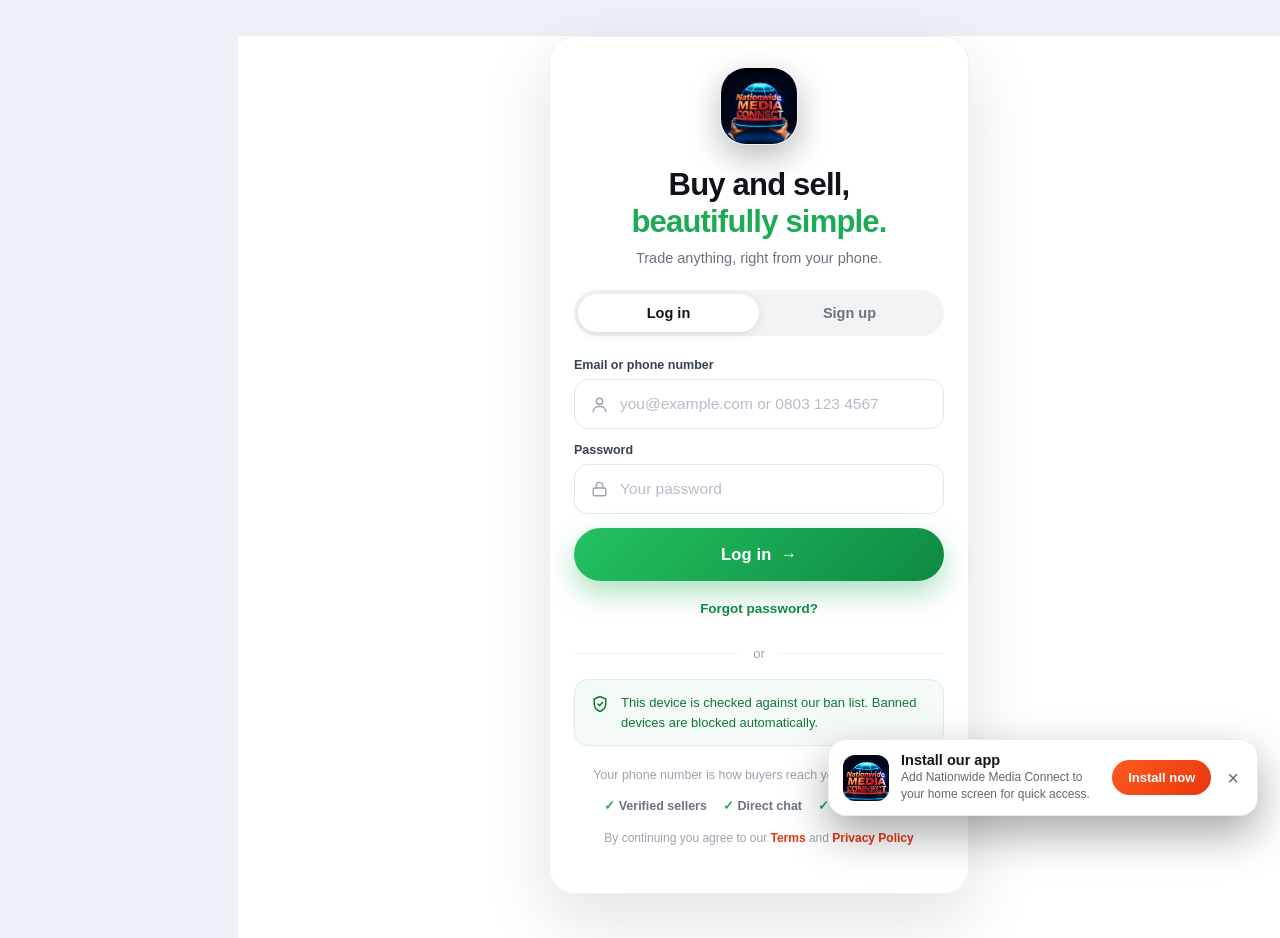
==== index.html @ e00f2233 "Me sub-pages v2: per-page gather-on-open with loading animation, Grow your business (₦10,000 banner)" ====
<!DOCTYPE html>
<html lang="en">
<head>
<meta charset="UTF-8">
<meta name="viewport" content="width=device-width, initial-scale=1, viewport-fit=cover">
<title>Nationwide Media Connect: Buy and Sell Anything in Nigeria</title>
<meta name="description" content="Nationwide Media Connect is Nigeria's trusted marketplace. Buy and sell phones, cars, furniture, fashion and property. Chat sellers directly, make offers, and buy with confidence from verified sellers.">
<meta name="keywords" content="buy and sell Nigeria, online marketplace Nigeria, Jiji alternative, sell phones Lagos, buy cars Nigeria, furniture Abuja, Nationwide Media Connect">
<meta name="robots" content="index, follow">
<meta name="theme-color" content="#0d0d0f">
<meta name="mobile-web-app-capable" content="yes">
<meta name="apple-mobile-web-app-capable" content="yes">
<meta name="apple-mobile-web-app-status-bar-style" content="black-translucent">
<meta name="apple-mobile-web-app-title" content="NMC">
<link rel="canonical" href="https://nationwide-connect-demo1-skepterforge1471-8639s-projects.vercel.app/">
<link rel="icon" type="image/svg+xml" href="assets/favicon.svg">
<link rel="icon" type="image/png" sizes="64x64" href="assets/favicon-64.png">
<link rel="apple-touch-icon" href="assets/apple-touch-icon.png">
<link rel="manifest" href="manifest.json">
<meta property="og:type" content="website">
<meta property="og:site_name" content="Nationwide Media Connect">
<meta property="og:title" content="Nationwide Media Connect: Buy and Sell Anything in Nigeria">
<meta property="og:description" content="Nigeria's trusted marketplace. Chat sellers directly, make offers, and buy with confidence from verified sellers.">
<meta property="og:url" content="https://nationwide-connect-demo1-skepterforge1471-8639s-projects.vercel.app/">
<meta property="og:image" content="https://nationwide-connect-demo1-skepterforge1471-8639s-projects.vercel.app/assets/og-cover.jpg">
<meta property="og:image:width" content="1200">
<meta property="og:image:height" content="600">
<meta name="twitter:card" content="summary_large_image">
<meta name="twitter:title" content="Nationwide Media Connect: Buy and Sell Anything in Nigeria">
<meta name="twitter:description" content="Nigeria's trusted marketplace. Chat sellers directly, make offers, and buy with confidence from verified sellers.">
<meta name="twitter:image" content="https://nationwide-connect-demo1-skepterforge1471-8639s-projects.vercel.app/assets/og-cover.jpg">
<script type="application/ld+json">
{"@context":"https://schema.org","@type":"WebSite","name":"Nationwide Media Connect","url":"https://nationwide-connect-demo1-skepterforge1471-8639s-projects.vercel.app/","description":"Nigeria's trusted marketplace. Buy and sell phones, cars, furniture, fashion and property.","potentialAction":{"@type":"SearchAction","target":"https://nationwide-connect-demo1-skepterforge1471-8639s-projects.vercel.app/?q={search_term_string}","query-input":"required name=search_term_string"}}
</script>
<script type="application/ld+json">
{"@context":"https://schema.org","@type":"Organization","name":"Nationwide Media Connect","alternateName":"NMC","url":"https://nationwide-connect-demo1-skepterforge1471-8639s-projects.vercel.app/","description":"Nigeria's trusted online marketplace. Buy and sell phones, cars, furniture, fashion and property.","areaServed":"NG"}
</script>
<script>
try {
  var _t = localStorage.getItem("nm_theme");
  if (!_t) { _t = (window.matchMedia && window.matchMedia("(prefers-color-scheme: dark)").matches) ? "dark" : "light"; }
  document.documentElement.setAttribute("data-theme", _t);
  var _mc = document.querySelector('meta[name="theme-color"]');
  if (_mc) { _mc.setAttribute("content", _t === "dark" ? "#0d0d0f" : "#ffffff"); }
} catch (e) { document.documentElement.setAttribute("data-theme", "dark"); }
</script>
<link rel="stylesheet" href="styles.css?v=20261014ad">
<style id="nm-feature-css">
/* Reports + Notifications feature styles (2026-10-16) */
#nm-report-sheet.on{display:flex}
.rps{background:var(--card);border-radius:18px 18px 0 0;width:100%;max-width:520px;max-height:88dvh;overflow-y:auto;padding:20px 18px calc(20px + env(safe-area-inset-bottom));color:var(--ink)}
.rps h3{margin:0 0 6px;font-size:17px}
.rps-sub{margin:0 0 12px;font-size:13.5px;color:var(--muted);line-height:1.45}
.rps-reasons{display:grid;gap:8px;margin-bottom:12px}
.rps-reasons button{border:1.5px solid var(--line);background:var(--bg);color:var(--ink);border-radius:12px;padding:12px;font-size:14px;text-align:left;cursor:pointer}
.rps-reasons button.on{border-color:#00a884;background:rgba(0,168,132,.1);font-weight:700}
.rps textarea{width:100%;box-sizing:border-box;border:1.5px solid var(--line);border-radius:12px;background:var(--bg);color:var(--ink);padding:10px 12px;font-size:14px;min-height:60px;margin-bottom:10px;font-family:inherit}
.rps-err{color:#b3261e;font-size:13px;margin-bottom:10px;line-height:1.4}
.rps-bt{display:flex;gap:10px}
.rps-no{flex:1;border:1.5px solid var(--line);background:none;color:var(--ink);border-radius:12px;padding:13px;font-weight:600;font-size:14px;cursor:pointer}
.rps-post{flex:2;border:0;background:#00a884;color:#fff;border-radius:12px;padding:13px;font-weight:700;font-size:14px;cursor:pointer}
.rps-post:disabled{opacity:.55}
.rps-post.rps-danger{background:#b3261e}
.rps-okline{font-size:15px;font-weight:800;color:#1b7a3d;margin:4px 0 10px}
#notifs-body{padding-bottom:24px}
.nt-loading{padding:44px 16px;text-align:center;color:var(--muted);font-size:14px}
.nt-empty{text-align:center;padding:52px 26px;color:var(--muted)}
.nt-empty h3{margin:0 0 8px;color:var(--ink);font-size:16px}
.nt-empty p{margin:0;font-size:13.5px;line-height:1.5}
.nt-row{display:flex;gap:12px;width:100%;box-sizing:border-box;border:0;border-bottom:1px solid var(--line-soft);background:none;color:var(--ink);padding:13px 16px;text-align:left;cursor:pointer;font-family:inherit}
.nt-row.fresh{background:rgba(232,56,13,.06)}
.nt-row.nt-static{cursor:default}
.nt-ic.nt-ic-report{background:#e8f5e9;color:#1b7a3d}
.nt-ic.nt-ic-ann{background:#fff3e0;color:#b26a00}
.nt-ic.nt-ic-status{background:#e3f2fd;color:#1565c0}
.nt-ic.nt-ic-list{background:#f3e5f5;color:#7b1fa2}
.nt-ic.nt-ic-prem{background:#fff8e1;color:#8a6d00}
[data-theme="dark"] .nt-ic.nt-ic-report{background:rgba(28,171,85,.16);color:#6fce97}
[data-theme="dark"] .nt-ic.nt-ic-ann{background:rgba(232,138,0,.16);color:#f0b35c}
[data-theme="dark"] .nt-ic.nt-ic-status{background:rgba(33,150,243,.16);color:#6fb5f2}
[data-theme="dark"] .nt-ic.nt-ic-list{background:rgba(171,71,188,.18);color:#c98fd8}
[data-theme="dark"] .nt-ic.nt-ic-prem{background:rgba(232,178,0,.16);color:#e8c95c}
.nt-ic{width:36px;height:36px;border-radius:50%;flex:none;display:flex;align-items:center;justify-content:center;font-weight:800}
.nt-tx{flex:1;display:flex;flex-direction:column;gap:2px;min-width:0}
.nt-tx b{font-size:14px}
.nt-tx span{font-size:13px;color:var(--muted)}
.nt-tx em{font-style:normal;font-size:11.5px;color:var(--muted)}
.nt-dot{width:9px;height:9px;border-radius:50%;background:#e8380d;flex:none;margin-top:6px}
#bell-btn{position:relative}
#notif-badge{position:absolute;top:-2px;right:-2px;min-width:17px;height:17px;border-radius:999px;background:#e8380d;color:#fff;font-size:10px;font-weight:800;display:flex;align-items:center;justify-content:center;padding:0 4px;font-style:normal}
#notif-badge[hidden]{display:none}
</style>
</head>
<body>
<div id="splash" aria-hidden="true">
  <img class="splash-logo-img" src="assets/logo-main.jpg" alt="Nationwide Media Connect">
  <div class="splash-bar"><i></i></div>
</div>
<div id="app">
    <div id="nm-offline" class="nm-offline" role="alert" hidden></div>
  <div id="offline-bar" class="offline-bar" hidden>No internet connection. Waiting to reconnect…</div>

  <!-- AUTH (Finora-style onboarding) -->
  <section id="screen-auth" class="screen">
    <div class="finora-page">
      <div class="finora-brand">
        <img class="finora-logo" src="assets/logo-main.jpg" alt="Nationwide Media Connect">
      </div>
      <div class="finora-title">Buy and sell,<br><span>beautifully simple.</span></div>
      <p class="finora-sub">Trade anything, right from your phone.</p>
      <div class="auth-tabs">
        <button id="tab-login" class="auth-tab active">Log in</button>
        <button id="tab-signup" class="auth-tab">Sign up</button>
      </div>
      <div id="auth-error" class="auth-error" hidden></div>
      <form id="form-login" class="auth-form">
        <label class="finora-field"><span class="finora-label">Email or phone number</span>
          <span class="finora-input"><svg viewBox="0 0 24 24" fill="none" stroke="currentColor" stroke-width="1.8" stroke-linecap="round" stroke-linejoin="round"><circle cx="12" cy="8" r="4"/><path d="M4 21c0-4 3.6-6.5 8-6.5s8 2.5 8 6.5"/></svg><input id="login-id" type="text" inputmode="text" placeholder="you@example.com or 0803 123 4567" autocomplete="username"></span>
        </label>
        <label class="finora-field"><span class="finora-label">Password</span>
          <span class="finora-input"><svg viewBox="0 0 24 24" fill="none" stroke="currentColor" stroke-width="1.8" stroke-linecap="round" stroke-linejoin="round"><rect x="4" y="10" width="16" height="10" rx="2"/><path d="M8 10V7a4 4 0 0 1 8 0v3"/></svg><input id="login-pass" type="password" placeholder="Your password" autocomplete="current-password"></span>
        </label>
        <button type="submit" class="btn-primary finora-btn">Log in <span aria-hidden="true">→</span></button>
        <p class="auth-switch"><button type="button" class="link-btn" id="forgot-link">Forgot password?</button></p>
      </form>
      <form id="form-forgot" class="auth-form" hidden>
        <p class="phone-mode">Type your email and we will send a reset link.</p>
        <label class="finora-field"><span class="finora-label">Email</span>
          <span class="finora-input"><svg viewBox="0 0 24 24" fill="none" stroke="currentColor" stroke-width="1.8" stroke-linecap="round" stroke-linejoin="round"><rect x="3" y="5" width="18" height="14" rx="2"/><path d="m3 7 9 6 9-6"/></svg><input id="forgot-email" type="email" inputmode="email" placeholder="you@example.com" autocomplete="email"></span>
        </label>
        <button type="submit" class="btn-primary finora-btn">Send reset link <span aria-hidden="true">→</span></button>
        <p class="auth-switch"><button type="button" class="link-btn" id="forgot-back">Back to log in</button></p>
      </form>

      <form id="form-signup" class="auth-form" hidden>
        <label class="finora-field"><span class="finora-label">Full name</span>
          <span class="finora-input"><svg viewBox="0 0 24 24" fill="none" stroke="currentColor" stroke-width="1.8" stroke-linecap="round" stroke-linejoin="round"><circle cx="12" cy="8" r="4"/><path d="M4 21c0-4 3.6-6.5 8-6.5s8 2.5 8 6.5"/></svg><input id="signup-name" type="text" placeholder="Your name" autocomplete="name"></span>
        </label>
        <label class="finora-field"><span class="finora-label">Email</span>
          <span class="finora-input"><svg viewBox="0 0 24 24" fill="none" stroke="currentColor" stroke-width="1.8" stroke-linecap="round" stroke-linejoin="round"><rect x="3" y="5" width="18" height="14" rx="2"/><path d="m3 7 9 6 9-6"/></svg><input id="signup-email" type="email" inputmode="email" placeholder="you@example.com" autocomplete="email"></span>
        </label>
        <label class="finora-field"><span class="finora-label">Phone number</span>
          <span class="finora-input"><svg viewBox="0 0 24 24" fill="none" stroke="currentColor" stroke-width="1.8" stroke-linecap="round" stroke-linejoin="round"><path d="M5 4h4l2 5-2.5 1.5a11 11 0 0 0 5 5L15 13l5 2v4a2 2 0 0 1-2 2A16 16 0 0 1 3 6a2 2 0 0 1 2-2z"/></svg><input id="signup-phone" type="tel" inputmode="tel" placeholder="0803 123 4567" autocomplete="tel"></span>
        </label>
        <label class="finora-field"><span class="finora-label">Password</span>
          <span class="finora-input"><svg viewBox="0 0 24 24" fill="none" stroke="currentColor" stroke-width="1.8" stroke-linecap="round" stroke-linejoin="round"><rect x="4" y="10" width="16" height="10" rx="2"/><path d="M8 10V7a4 4 0 0 1 8 0v3"/></svg><input id="signup-pass" type="password" placeholder="Choose a password" autocomplete="new-password"></span>
        </label>
        <label class="finora-field"><span class="finora-label">Referral code <span style="font-weight:500;color:var(--faint)">(optional)</span></span>
          <span class="finora-input"><svg viewBox="0 0 24 24" fill="none" stroke="currentColor" stroke-width="1.8" stroke-linecap="round" stroke-linejoin="round"><path d="M20.59 13.41 11 3H4v7l9.59 9.59a2 2 0 0 0 2.82 0l4.18-4.18a2 2 0 0 0 0-2.82z"/><circle cx="7.5" cy="7.5" r="1"/></svg><input id="signup-ref" type="text" placeholder="e.g. NMAB12CD" autocomplete="off"></span>
        </label>
        <button type="submit" class="btn-primary finora-btn">Create account <span aria-hidden="true">→</span></button>
        <div class="terms-check"><label><input type="checkbox" id="signup-terms"></label><span>I agree to the <button type="button" class="link-btn" data-legal="terms">Terms of Service</button> and <button type="button" class="link-btn" data-legal="privacy">Privacy Policy</button></span></div>
      </form>
      <div class="finora-or"><span>or</span></div>
      <div class="finora-device">
        <svg viewBox="0 0 24 24" fill="none" stroke="currentColor" stroke-width="1.8" stroke-linecap="round" stroke-linejoin="round"><path d="M12 3l7 3v5c0 5-3.5 8.5-7 10-3.5-1.5-7-5-7-10V6z"/><path d="m9.5 12 2 2 3.5-4"/></svg>
        <span>This device is checked against our ban list. Banned devices are blocked automatically.</span>
      </div>
      <p class="auth-note">Your phone number is how buyers reach you by call or chat.</p>
      <div class="trust-row">
        <span><b>✓</b> Verified sellers</span>
        <span><b>✓</b> Direct chat</span>
        <span><b>✓</b> Safe meetups</span>
      </div>
      <p class="auth-legal">By continuing you agree to our <button type="button" class="link-btn" data-legal="terms">Terms</button> and <button type="button" class="link-btn" data-legal="privacy">Privacy Policy</button></p>

      <!-- SELFIE VERIFICATION -->
      <div id="selfie-modal" class="selfie-modal" hidden>
        <div class="selfie-card">
          <h3>One quick selfie</h3>
          <p class="selfie-sub">We keep scammers off Nationwide by checking new faces against our ban list. Your photo stays private.</p>
          <div id="selfie-stages" class="selfie-stages">
            <span class="s-dot"></span><span class="s-dot"></span><span class="s-dot"></span><span class="s-dot"></span>
          </div>
          <div class="selfie-cam-wrap">
            <video id="selfie-video" playsinline muted autoplay></video>
            <canvas id="selfie-canvas" hidden></canvas>
            <div id="selfie-guide" class="selfie-guide"></div>
            <div id="selfie-flash" class="selfie-flash"></div>
            <div id="selfie-light" class="selfie-light">💡 Checking light…</div>
          </div>
          <div id="selfie-film" class="selfie-film"></div>
          <p id="selfie-instruction" class="selfie-instruction">Look at the camera…</p>
          <div class="selfie-progress"><div id="selfie-bar"></div></div>
          <button id="selfie-capture" class="btn-primary selfie-capture" type="button" disabled>📸 Capture</button>
          <div class="selfie-actions">
            <button id="selfie-cancel" class="btn-ghost" type="button">Cancel</button>
            <button id="selfie-retry" class="btn-ghost" type="button" hidden>Retry</button>
          </div>
          <p id="selfie-error" class="selfie-error" hidden></p>
        </div>
      </div>
    </div>
  </section>


  <section id="screen-otp" class="screen">
    <div class="finora-page">
      <div class="finora-brand">
        <img class="finora-logo" src="assets/logo-main.jpg" alt="Nationwide Media Connect">
      </div>
      <div class="finora-title">Check <span>your email.</span></div>
      <p class="finora-sub">We sent a 6-digit code to<br><b id="otp-email"></b></p>
      <div id="otp-error" class="auth-error" hidden></div>
      <div class="otp-boxes" id="otp-boxes">
        <input type="text" inputmode="numeric" maxlength="1" aria-label="Digit 1">
        <input type="text" inputmode="numeric" maxlength="1" aria-label="Digit 2">
        <input type="text" inputmode="numeric" maxlength="1" aria-label="Digit 3">
        <input type="text" inputmode="numeric" maxlength="1" aria-label="Digit 4">
        <input type="text" inputmode="numeric" maxlength="1" aria-label="Digit 5">
        <input type="text" inputmode="numeric" maxlength="1" aria-label="Digit 6">
      </div>
      <button class="btn-primary finora-btn" id="otp-verify">Verify <span aria-hidden="true">→</span></button>
      <p class="auth-switch"><button type="button" class="link-btn" id="otp-resend" disabled>Resend code (<span id="otp-timer">60</span>s)</button></p>
      <p class="auth-switch"><button type="button" class="otp-back-btn" id="otp-back">← Back to sign up</button></p>
    </div>
  </section>


  <section id="screen-recover" class="screen">
    <div class="finora-page">
      <div class="finora-brand">
        <img class="finora-logo" src="assets/logo-main.jpg" alt="Nationwide Media Connect">
      </div>
      <div class="finora-title">Reset <span>password.</span></div>
      <p class="finora-sub">Type your new password below.</p>
      <div id="recover-error" class="auth-error" hidden></div>
      <form id="form-recover" class="auth-form">
        <label class="finora-field"><span class="finora-label">New password</span>
          <span class="finora-input"><svg viewBox="0 0 24 24" fill="none" stroke="currentColor" stroke-width="1.8" stroke-linecap="round" stroke-linejoin="round"><rect x="4" y="10" width="16" height="10" rx="2"/><path d="M8 10V7a4 4 0 0 1 8 0v3"/></svg><input id="recover-pass" type="password" placeholder="At least 6 characters" autocomplete="new-password"></span>
        </label>
        <label class="finora-field"><span class="finora-label">Confirm password</span>
          <span class="finora-input"><svg viewBox="0 0 24 24" fill="none" stroke="currentColor" stroke-width="1.8" stroke-linecap="round" stroke-linejoin="round"><rect x="4" y="10" width="16" height="10" rx="2"/><path d="M8 10V7a4 4 0 0 1 8 0v3"/></svg><input id="recover-pass2" type="password" placeholder="Type it again" autocomplete="new-password"></span>
        </label>
        <button type="submit" class="btn-primary finora-btn">Save new password <span aria-hidden="true">→</span></button>
      </form>
        <p class="auth-switch"><button type="button" class="link-btn" id="recover-back">Back to log in</button></p>
    </div>
  </section>

  <!-- HOME -->
  <section id="screen-home" class="screen">
    <h1 class="seo-h1">Nationwide Media Connect — buy and sell phones, cars, furniture, fashion and property across Nigeria</h1>
    <header class="topbar">
      <button id="sz-menu-btn" class="icon-btn sz-burger" aria-label="Menu">
        <svg viewBox="0 0 24 24" fill="none" stroke="currentColor" stroke-width="2" stroke-linecap="round"><path d="M4 7h16M4 12h16M4 17h10"/></svg>
      </button>
      <div class="brand"><img class="brand-logo" src="assets/logo-text-transparent.png" alt="Nationwide Media Connect"><span class="sz-tagline">MARKETPLACE</span></div>
      <div class="sz-actions">
        <button class="icon-btn nav-btn" data-go="notifs" aria-label="Notifications" id="bell-btn">
          <svg viewBox="0 0 24 24" fill="none" stroke="currentColor" stroke-width="1.8" stroke-linecap="round" stroke-linejoin="round"><path d="M18 8a6 6 0 1 0-12 0c0 7-3 8-3 8h18s-3-1-3-8"/><path d="M10.3 21a2 2 0 0 0 3.4 0"/></svg>
          <b id="notif-badge" class="nav-badge" hidden></b>
        </button>
        <button class="icon-btn nav-btn avatar-btn" data-go="me" aria-label="Profile" id="home-avatar-btn">
          <img id="home-avatar" class="avatar-img" alt="" hidden>
          <span id="home-avatar-fb" class="avatar-fb">?</span>
        </button>
      </div>
    </header>
    <div class="sz-scrim" id="sz-scrim" hidden></div>
    <aside class="sz-drawer" id="sz-drawer" hidden aria-label="Menu">
      <div class="sz-drawer-head">
        <img class="sz-drawer-logo" src="assets/logo-main.jpg" alt="">
        <div><b>Nationwide Media Connect</b><span>Nigeria's marketplace</span></div>
      </div>
      <button class="nav-btn drawer-link" data-go="home"><i><svg viewBox="0 0 24 24" width="22" height="22" fill="currentColor" aria-hidden="true"><path d="M10 20v-6h4v6h5v-8h3L12 3 2 12h3v8z"/></svg></i>Home</button>
      <button class="nav-btn drawer-link" data-go="category"><i><svg viewBox="0 0 24 24" width="22" height="22" fill="currentColor" aria-hidden="true"><path d="M3 3h7v7H3zM14 3h7v7h-7zM14 14h7v7h-7zM3 14h7v7H3z"/></svg></i>Categories</button>
      <button class="nav-btn drawer-link" data-go="sell"><i>+</i>Sell an item</button>
      <button class="nav-btn drawer-link" data-go="inbox"><i><svg viewBox="0 0 24 24" width="22" height="22" fill="currentColor" aria-hidden="true"><path d="M20 4H4c-1.1 0-2 .9-2 2v12c0 1.1.9 2 2 2h16c1.1 0 2-.9 2-2V6c0-1.1-.9-2-2-2zm0 4l-8 5-8-5V6l8 5 8-5v2z"/></svg></i>Inbox</button>
      <button class="nav-btn drawer-link" data-go="me"><i><svg viewBox="0 0 24 24" width="22" height="22" fill="currentColor" aria-hidden="true"><path d="M12 12c2.21 0 4-1.79 4-4s-1.79-4-4-4-4 1.79-4 4 1.79 4 4 4zm0 2c-2.67 0-8 1.34-8 4v2h16v-2c0-2.66-5.33-4-8-4z"/></svg></i>My account</button>
    </aside>
    <div class="search-row search-capsule home-search-top">
      <svg class="sz-search-ico" viewBox="0 0 24 24" fill="none" stroke="currentColor" stroke-width="2" stroke-linecap="round"><circle cx="11" cy="11" r="7"/><path d="m20 20-3.5-3.5"/></svg>
      <input id="home-search" type="search" placeholder="Search products, brands, categories" aria-label="Search products">
      <button class="sz-filter nav-btn" data-go="category" aria-label="Location range">
        <svg viewBox="0 0 24 24" fill="none" stroke="currentColor" stroke-width="2" stroke-linecap="round"><path d="M4 8h10M18 8h2M4 16h2M10 16h10"/><circle cx="16" cy="8" r="2.2"/><circle cx="8" cy="16" r="2.2"/></svg>
      </button>
    </div>
    <div class="sz-catrow" id="sz-catrow" aria-label="Categories"></div>
    
    <div class="filter-bar">
      <button class="filter-pill" id="filter-verified"><span class="dot"></span>Verified only</button>
      <button class="filter-pill" id="filter-near"><span class="dot"></span>Near me</button>
    </div>
    <div class="trend-wrap" id="trend-wrap" hidden>
      <div class="trend-title" id="trend-title">Trending now</div>
      <div class="trend-chips" id="trend-chips"></div>
    </div>
    <div class="hero" id="hero">
      <div class="hero-track" id="hero-track">
        <div class="hero-slide">
          <div class="hero-kicker">Nigeria's marketplace</div>
          <div class="hero-title">SHOP. SELL.<br><em>NATIONWIDE.</em></div>
          <div class="hero-sub">Phones, cars, fashion and more — from real sellers near you.</div>
          <button class="hero-cta" data-hero-go="sell">Start selling →</button>
        </div>
        <div class="hero-slide">
          <div class="hero-kicker">Deal directly</div>
          <div class="hero-title">CHAT. OFFER.<br><em>CLOSE IT.</em></div>
          <div class="hero-sub">No middlemen. Negotiate with sellers in real time.</div>
          <button class="hero-cta" data-hero-go="category">Browse categories →</button>
        </div>
        <div class="hero-slide">
          <div class="hero-kicker">Zero listing fees</div>
          <div class="hero-title">TURN ITEMS<br>INTO <em>CASH.</em></div>
          <div class="hero-sub">Snap a photo, set a price, reach buyers nationwide.</div>
          <button class="hero-cta" data-hero-go="sell">Start selling →</button>
        </div>
      </div>
      <div class="hero-dots" id="hero-dots"><span class="on"></span><span></span><span></span></div>
    </div>
    <div class="section-head-premium" id="home-sec-head"><h2>Popular Picks</h2><button class="link-btn view-all nav-btn" data-go="category">View All →</button><span class="count" id="home-count"></span></div>
    <div id="home-grid" class="grid"></div>
    <div id="home-empty" class="empty" hidden>
      <img class="empty-illus" src="assets/empty-search.svg" alt="">
      <h3 id="empty-title">Nothing found</h3>
      <p id="empty-desc">No items match your search yet. Try another word.</p>
      <div class="empty-chips" id="empty-chips"></div>
      <button class="btn-secondary empty-clear" id="empty-clear" hidden>Clear search</button>
    </div>
    <div class="ad-banner ad-mid" id="ad-banner">
      <div class="ad-fx"><div class="cracks"></div></div>
      <div class="ad-badge">AD</div>
      <div class="ad-scenes" id="ad-scenes">
        <div class="ad-scene active">
          <div class="ad-kicker">Nigeria's marketplace</div>
          <div class="ad-title">Nationwide <em>Media Connect</em></div>
          <div class="ad-sub">Buy and sell anything, right from your phone</div>
        </div>
        <div class="ad-scene alt">
          <div class="ad-kicker">For sellers</div>
          <div class="ad-title">Sell in <em>minutes</em></div>
          <div class="ad-sub">Snap a photo. Set a price. Get paid.</div>
        </div>
        <div class="ad-scene">
          <div class="ad-kicker">Trusted</div>
          <div class="ad-title">Buy from <em>verified</em> sellers</div>
          <div class="ad-sub">Bronze, Silver and Gold badges you can trust</div>
        </div>
        <div class="ad-scene alt">
          <div class="ad-kicker">Deal fast</div>
          <div class="ad-title">Chat <em>instantly</em></div>
          <div class="ad-sub">No middlemen. Talk to sellers directly.</div>
        </div>
        <div class="ad-scene">
          <div class="ad-kicker">Everywhere</div>
          <div class="ad-title">36 states <em>+ FCT</em></div>
          <div class="ad-sub">Nationwide reach, local deals near you</div>
        </div>
        <div class="ad-scene alt">
          <div class="ad-kicker">Negotiate</div>
          <div class="ad-title">Make an <em>offer</em></div>
          <div class="ad-sub">Name your price. Sellers listen.</div>
        </div>
        <div class="ad-scene">
          <div class="ad-kicker">₦0 fees</div>
          <div class="ad-title"><em>Free</em> to list</div>
          <div class="ad-sub">No listing fees. No commission. Ever.</div>
        </div>
        <div class="ad-scene alt">
          <div class="ad-kicker">Stay safe</div>
          <div class="ad-title">Safe <em>meetups</em></div>
          <div class="ad-sub">Meet in public. Pay on pickup.</div>
        </div>
        <div class="ad-scene">
          <div class="ad-kicker">Join now</div>
          <div class="ad-title">Start selling <em>today</em></div>
          <div class="ad-sub">Your items turn into cash. Free.</div>
          <button class="ad-cta" data-hero-go="sell">Start selling</button>
        </div>
      </div>
      <div class="ad-progress"><div class="ad-progress-fill" id="ad-progress-fill"></div></div>
    </div>
    <div class="ticker" aria-hidden="true">
      <div class="ticker-track" id="ticker-track">
        <span><b>✓</b> Verified sellers</span><span><b>✓</b> Chat directly</span><span><b>✓</b> Make offers</span><span><b>✓</b> Nationwide reach</span><span><b>✓</b> Safe meetups</span><span><b>✓</b> Free to list</span>
      </div>
    </div>
    <div class="promo-strip" id="promo-strip" hidden>
      <div class="promo-info">
        <div class="promo-kicker">Limited time special</div>
        <div class="promo-title">Boost your listing to the top</div>
      </div>
      <div class="promo-timer" aria-label="Time left">
        <span id="promo-h">00</span><i>:</i><span id="promo-m">00</span><i>:</i><span id="promo-s">00</span>
      </div>
      <button class="promo-go" id="promo-go">Boost</button>
    </div>
    <div class="rv-wrap" id="rv-wrap" hidden>
      <div class="rv-title">Recently viewed</div>
      <div class="rv-strip" id="rv-strip"></div>
    </div>
    <div class="orn-divider" aria-hidden="true"><i></i></div>
    <div class="stats-band stats-compact">
      <div class="stat"><div class="stat-num" id="stat-listings">–</div><div class="stat-label">Live listings</div></div>
      <div class="stat"><div class="stat-num" id="stat-sellers">–</div><div class="stat-label">Sellers</div></div>
      <div class="stat"><div class="stat-num" id="stat-cats">–</div><div class="stat-label">Categories</div></div>
    </div>
  </section>

  <!-- CATEGORY -->
  <section id="screen-category" class="screen">
    <header class="topbar"><h2 class="page-title">Categories</h2></header>
    <div id="cat-list" class="cat-list"></div>
    <div id="cat-subcats" class="cat-subcats" hidden></div>
    <div id="cat-results-head" class="results-head" hidden>
      <button id="cat-back" class="link-btn">All categories</button>
      <h3 id="cat-results-title"></h3>
      <div class="sort-row" id="cat-sort" role="tablist" aria-label="Sort">
        <button class="sort-pill on" data-sort="new">Newest</button>
        <button class="sort-pill" data-sort="plo">Price ↑</button>
        <button class="sort-pill" data-sort="phi">Price ↓</button>
      </div>
    </div>
    <div id="cat-grid" class="grid"></div>
  </section>

  <!-- DETAIL -->
  <section id="screen-detail" class="screen">
    <header class="topbar nav-bar">
      <button id="detail-back" class="icon-btn" aria-label="Back">‹</button>
      <h2 class="page-title">Item</h2>
    </header>
    <div id="detail-body"></div>
  </section>

  <!-- INBOX -->
  <section id="screen-inbox" class="screen">
    <header class="topbar inbox-topbar wa-inbox-head"><h2 class="page-title">Chats<span class="inbox-count" id="inbox-count" hidden></span></h2></header>
    <div class="inbox-search">
      <input id="inbox-search" type="search" placeholder="Search conversations" aria-label="Search conversations">
    </div>
    <div id="inbox-list"></div>
    <div id="inbox-nomatch" class="empty" hidden>
      <h3>No matches</h3>
      <p id="inbox-nomatch-text"></p>
    </div>
    <div id="inbox-empty" class="empty" hidden>
      <img class="empty-illus" src="assets/empty-chat.svg" alt="">
      <h3>No chats yet</h3>
      <p>Open any item and tap Chat seller to start a conversation.</p>
    </div>
  </section>

  <!-- UPDATES -->
  <section id="screen-updates" class="screen">
    <header class="topbar"><h2 class="page-title">Updates</h2></header>
    <div class="upd-sec">Status</div>
    <div class="upd-rail" id="upd-rail"></div>
    <div class="upd-sec">From sellers you follow</div>
    <div id="upd-listings"><div class="grid" id="upd-grid"></div>
      <div id="upd-empty" class="empty" hidden></div>
    </div>
  </section>
  <!-- NOTIFICATIONS -->
  <section id="screen-notifs" class="screen">
    <header class="topbar"><h2 class="page-title">Notifications</h2></header>
    <div id="notifs-body"></div>
  </section>


  <!-- THREAD -->
  <section id="screen-thread" class="screen wa-thread">
    <header class="wa-header">
      <button id="thread-back" class="wa-back" aria-label="Back">&#8249;</button>
      <span id="thread-avatar-wrap" class="wa-avatar-wrap"><img id="thread-avatar" class="wa-avatar" alt="" hidden><span id="thread-avatar-fallback" class="wa-avatar-fallback" hidden></span></span>
      <div class="thread-head">
        <h2 id="thread-name" class="wa-name"></h2>
        <p id="thread-sub" class="wa-status"></p>
      </div>
      <a class="icon-btn wa-call" id="thread-call" aria-label="Voice call" href="#"><svg viewBox="0 0 24 24" width="22" height="22" fill="currentColor"><path d="M6.62 10.79a15.05 15.05 0 0 0 6.59 6.59l2.2-2.2a1 1 0 0 1 1.02-.24 11.4 11.4 0 0 0 3.57.57 1 1 0 0 1 1 1V20a1 1 0 0 1-1 1A17 17 0 0 1 3 4a1 1 0 0 1 1-1h3.5a1 1 0 0 1 1 1 11.4 11.4 0 0 0 .57 3.57 1 1 0 0 1-.25 1.02l-2.2 2.2z"/></svg></a>
      <button type="button" class="icon-btn wa-menu" id="thread-menu" aria-label="Menu">&#8942;</button>
    </header>
    <div id="thread-product" class="wa-product-strip" hidden>
      <img id="thread-product-img" class="wa-product-img" alt="">
      <div class="wa-product-info">
        <div id="thread-product-title" class="wa-product-title"></div>
        <div id="thread-product-price" class="wa-product-price"></div>
      </div>
    </div>
    <div id="thread-msgs" class="thread-msgs"></div>
    <div class="chat-safety" id="chat-safety" hidden>
      <span><svg viewBox="0 0 24 24" width="14" height="14" fill="currentColor" aria-hidden="true"><path d="M12 1L3 5v6c0 5.55 3.84 10.74 9 12 5.16-1.26 9-6.45 9-12V5l-9-4z"/></svg> Meet in a public place · Check the item before you pay · Never pay in advance</span>
      <button id="chat-safety-x" aria-label="Dismiss">×</button>
    </div>
    <div class="quick-replies" id="quick-replies"></div>
    <form id="thread-form" class="thread-form wa-inputbar">
      <button type="button" class="thread-attach wa-attach" id="thread-attach" aria-label="Attach"><svg viewBox="0 0 24 24" width="20" height="20" fill="none" stroke="currentColor" stroke-width="2.2" stroke-linecap="round" aria-hidden="true"><path d="M12 5v14M5 12h14"/></svg></button>
      <input id="thread-input" type="text" placeholder="Type a message" autocomplete="off">
      <button type="button" class="wa-camera" id="thread-camera" aria-label="Camera"><svg viewBox="0 0 24 24" width="22" height="22" fill="currentColor"><path d="M20 5h-3.2L15 3H9L7.2 5H4a2 2 0 0 0-2 2v12a2 2 0 0 0 2 2h16a2 2 0 0 0 2-2V7a2 2 0 0 0-2-2zm-8 13a5 5 0 1 1 0-10 5 5 0 0 1 0 10z"/></svg></button>
      <button type="submit" class="wa-send" id="thread-send" aria-label="Send"><svg viewBox="0 0 24 24" width="22" height="22" fill="currentColor"><path d="M2.01 21 23 12 2.01 3 2 10l15 2-15 2z"/></svg></button>
    </form>
    <input type="file" id="chat-file" accept="image/*" hidden>
    <input type="file" id="chat-camera-input" accept="image/*" capture="environment" hidden>
    <div id="thread-menu-pop" class="wa-menu-pop" hidden></div>
    <div id="thread-blocked" class="thread-blocked" hidden>
      <span>You blocked <b class="tb-name"></b></span>
      <button id="thread-unblock" class="mini-btn">Unblock</button>
    </div>
  </section>

  <!-- SELLER STOREFRONT -->
  <section id="screen-seller" class="screen">
    <header class="topbar nav-bar">
      <button id="seller-back" class="icon-btn" aria-label="Back">‹</button>
      <h2 class="page-title">Seller shop</h2>
    </header>
    <div id="seller-body"></div>
  </section>

  <!-- ME -->
  <section id="screen-me" class="screen">
    <header class="topbar"><h2 class="page-title">Me</h2><button id="me-settings" class="icon-btn" aria-label="Settings"><svg viewBox="0 0 24 24" width="22" height="22" fill="currentColor" aria-hidden="true"><path d="M19.14 12.94c.04-.3.06-.61.06-.94 0-.32-.02-.64-.07-.94l2.03-1.58c.18-.14.23-.41.12-.61l-1.92-3.32c-.12-.22-.37-.29-.59-.22l-2.39.96c-.5-.38-1.03-.7-1.62-.94l-.36-2.54c-.04-.24-.24-.41-.48-.41h-3.84c-.24 0-.43.17-.47.41l-.36 2.54c-.59.24-1.13.57-1.62.94l-2.39-.96c-.22-.08-.47 0-.59.22L2.74 8.87c-.12.21-.08.47.12.61l2.03 1.58c-.05.3-.09.63-.09.94s.02.64.07.94l-2.03 1.58c-.18.14-.23.41-.12.61l1.92 3.32c.12.22.37.29.59.22l2.39-.96c.5.38 1.03.7 1.62.94l.36 2.54c.05.24.24.41.48.41h3.84c.24 0 .44-.17.47-.41l.36-2.54c.59-.24 1.13-.56 1.62-.94l2.39.96c.22.08.47 0 .59-.22l1.92-3.32c.12-.22.07-.47-.12-.61l-2.01-1.58zM12 15.6c-1.98 0-3.6-1.62-3.6-3.6s1.62-3.6 3.6-3.6 3.6 1.62 3.6 3.6-1.62 3.6-3.6 3.6z"/></svg></button></header>
    <div id="me-body"></div>
  </section>

  <!-- SETTINGS -->
  <section id="screen-settings" class="screen">
    <header class="topbar nav-bar">
      <button id="settings-back" class="icon-btn" aria-label="Back">‹</button>
      <h2 class="page-title">Settings</h2>
    </header>
    <div class="settings-wrap">
      <div class="settings-group">
        <div class="settings-title">Appearance</div>
        <div class="settings-row"><span>Dark mode</span>
          <label class="switch"><input type="checkbox" id="set-dark"><span class="slider"></span></label>
        </div>
        <div class="settings-row"><span>Reduce animations</span>
          <label class="switch"><input type="checkbox" id="set-motion"><span class="slider"></span></label>
        </div>
      </div>
      <div class="settings-group">
        <div class="settings-title">Notifications</div>
        <div class="settings-row"><span>Saved search alerts</span>
          <label class="switch"><input type="checkbox" id="set-alerts" checked><span class="slider"></span></label>
        </div>
      </div>
      <div class="settings-group">
        <div class="settings-title">Privacy & data</div>
        <button class="settings-btn" id="set-clear-rv">Clear recently viewed</button>
        <button class="settings-btn" id="set-clear-cache">Clear cached data</button>
        <button class="settings-btn" data-legal="privacy">Privacy Policy</button>
        <button class="settings-btn" data-legal="terms">Terms of Service</button>
      </div>
      <div class="settings-group">
        <div class="settings-title">About</div>
        <div class="settings-row"><span>Version</span><span class="settings-val">1.2.0</span></div>
        <div class="settings-row"><span>Support</span><span class="settings-val">DM SITE on Instagram</span></div>
      </div>
      <button class="btn-ghost btn-danger settings-logout" id="set-logout">Log out</button>
    </div>
  </section>

  <!-- PRIVACY POLICY -->
  <section id="screen-privacy" class="screen">
    <header class="topbar nav-bar">
      <button class="icon-btn legal-back" aria-label="Back">‹</button>
      <h2 class="page-title">Privacy Policy</h2>
    </header>
    <div class="legal-doc"><div id="legal-privacy-body"><p class="legal-meta">Loading…</p></div></div>
  </section>

  <!-- TERMS OF SERVICE -->
  <section id="screen-terms" class="screen">
    <header class="topbar nav-bar">
      <button class="icon-btn legal-back" aria-label="Back">‹</button>
      <h2 class="page-title">Terms of Service</h2>
    </header>
    <div class="legal-doc"><div id="legal-terms-body"><p class="legal-meta">Loading…</p></div></div>
  </section>

  <!-- SELL -->
  <section id="screen-sell" class="screen">
    <header class="topbar nav-bar">
      <button id="sell-back" class="icon-btn" aria-label="Back">‹</button>
      <h2 class="page-title">Sell an item</h2>
    </header>
    <form id="sell-form" class="sell-form">
      <div id="sell-error" class="auth-error" hidden></div>
      <label>Title <span class="char-count" id="title-count">0/80</span><input id="sell-title" type="text" placeholder="What are you selling" maxlength="80"></label>
      <label>Category<select id="sell-category"></select></label>
      <label>Subcategory<select id="sell-subcategory"><option value="">Select a category first</option></select></label>
      <label>Condition<select id="sell-condition"><option>New</option><option>Used</option><option>Refurbished</option><option>For parts</option></select></label>
      <label>Price in naira<input id="sell-price" type="number" inputmode="numeric" placeholder="50000" min="1"><span class="field-hint">Check similar listings first. Fair prices sell faster.</span></label>
      <label>Location (state)<select id="sell-location">
        <option>Lagos</option>
        <option>Abuja (FCT)</option>
        <option>Rivers</option>
        <option>Oyo</option>
        <option>Kano</option>
        <option>Enugu</option>
        <option>Abia</option>
        <option>Adamawa</option>
        <option>Akwa Ibom</option>
        <option>Anambra</option>
        <option>Bauchi</option>
        <option>Bayelsa</option>
        <option>Benue</option>
        <option>Borno</option>
        <option>Cross River</option>
        <option>Delta</option>
        <option>Ebonyi</option>
        <option>Edo</option>
        <option>Ekiti</option>
        <option>Gombe</option>
        <option>Imo</option>
        <option>Jigawa</option>
        <option>Kaduna</option>
        <option>Katsina</option>
        <option>Kebbi</option>
        <option>Kogi</option>
        <option>Kwara</option>
        <option>Nasarawa</option>
        <option>Niger</option>
        <option>Ogun</option>
        <option>Ondo</option>
        <option>Osun</option>
        <option>Plateau</option>
        <option>Sokoto</option>
        <option>Taraba</option>
        <option>Yobe</option>
        <option>Zamfara</option>
      </select></label>
      <label>Description <span class="char-count" id="desc-count">0/600</span><textarea id="sell-desc" rows="4" placeholder="Describe the item, its condition and what is included. Keep contact details in chat." maxlength="600"></textarea></label>
      <div class="photo-picker">
        <label class="photo-add" for="sell-photos">+ Add photos <span id="photo-count">(0 of 9)</span></label>
        <input id="sell-photos" type="file" accept="image/*" multiple hidden>
        <div id="photo-thumbs" class="photo-thumbs"></div>
        <p class="photo-hint">Up to 9 photos. The first photo shows on the card. Listings with 4+ photos sell faster.</p>
        <p class="photo-hint">Show it well: front, side, back, then close-ups.</p>
      </div>
      <div class="complete-meter" id="complete-meter">
        <div class="complete-top"><span class="complete-label">Listing strength</span><span class="complete-pct" id="complete-pct">0%</span></div>
        <div class="complete-bar"><div class="complete-fill" id="complete-fill" style="width:0%"></div></div>
        <p class="complete-tip" id="complete-tip">Add a title to get started.</p>
      </div>
      <button type="submit" class="btn-primary">Post item</button>
    </form>
  </section>
</div><!-- /#app -->

<!-- BOTTOM NAV (outside #app: fixed positioning needs viewport, not the clipped container) -->
<nav id="bottomnav">
  <button data-go="home" class="nav-btn"><span class="nav-ico"><svg viewBox="0 0 24 24" width="22" height="22" fill="currentColor" aria-hidden="true"><path d="M10 20v-6h4v6h5v-8h3L12 3 2 12h3v8z"/></svg></span><span>Home</span></button>
  <button data-go="category" class="nav-btn"><span class="nav-ico"><svg viewBox="0 0 24 24" width="22" height="22" fill="currentColor" aria-hidden="true"><path d="M3 3h7v7H3zM14 3h7v7h-7zM14 14h7v7h-7zM3 14h7v7H3z"/></svg></span><span>Categories</span></button>
  <button data-go="sell" class="nav-btn nav-sell"><span class="nav-sell-plus">+</span><span>Sell</span></button>
  <button data-go="inbox" class="nav-btn"><span class="nav-ico"><svg viewBox="0 0 24 24" width="22" height="22" fill="currentColor" aria-hidden="true"><path d="M20 4H4c-1.1 0-2 .9-2 2v12c0 1.1.9 2 2 2h16c1.1 0 2-.9 2-2V6c0-1.1-.9-2-2-2zm0 4l-8 5-8-5V6l8 5 8-5v2z"/></svg></span><span>Inbox</span><b id="nav-badge" class="nav-badge" hidden></b></button>
  <button data-go="updates" class="nav-btn"><span class="nav-ico"><svg viewBox="0 0 24 24" width="22" height="22" fill="none" stroke="currentColor" stroke-width="2" aria-hidden="true"><circle cx="12" cy="12" r="9" stroke-dasharray="3.5 3"/><circle cx="12" cy="12" r="3.2" fill="currentColor" stroke="none"/></svg></span><span>Updates</span></button>
</nav>

<div id="nm-loadbar" aria-hidden="true"><i></i></div>
<div id="toast" class="toast" hidden></div>
<div id="nm-report-sheet" class="sheet-scrim" hidden></div>
<div id="modal-root"></div>
<div id="fs-root"></div>
<div id="status-root"></div>
<script src="config.js?v=20261009c"></script>
<script src="supabase/client.js?v=20261016r"></script>
<script src="app.js?v=20261016ao"></script>
<script src="updates.js?v=20261016z"></script>
<script src="extras.js?v=20261017b"></script>
<script src="extras2.js?v=20261017b"></script>
<script src="feedback.js?v=20261016a"></script>
<script src="lga.js?v=20261016b"></script>
<script src="refer.js?v=20261016b"></script>
<script>!function(){"use strict";function e(e){return document.querySelector(e)}function t(e){return String(null==e?"":e).replace(/[&<>"']/g,function(e){return{"&":"&amp;","<":"&lt;",">":"&gt;",'"':"&quot;","'":"&#39;"}[e]})}function n(e){window.NM_toast?window.NM_toast(e):alert(e)}function r(e,t){try{localStorage.setItem(e,JSON.stringify(t))}catch(e){}}function a(){try{var e=JSON.parse(localStorage.getItem("nc2_cached_user")||"null");return e&&(e.id||e.user_id)||null}catch(e){return null}}function i(){return window.NM_threadConvo||null}function c(e){if(!e)return{id:null,name:"Chat",phone:"",avatar:""};var t=a(),n=t&&e.buyerId&&String(t)===String(e.buyerId),r=t&&e.sellerId&&String(t)===String(e.sellerId);return{id:(n?e.sellerId:r?e.buyerId:e.sellerId||e.buyerId)||null,name:e.otherName||(n?e.sellerName||"Seller":e.buyerName||"Buyer")||"Chat",phone:n?e.sellerPhone||"":r?e.buyerPhone||"":e.sellerPhone||e.buyerPhone||"",avatar:e.otherAvatar||"",tier:null}}window.NM_msgBody=function(e,n){if("string"==typeof e&&0===e.indexOf("[img]")){var r=e.slice(5).trim();return r?'<img class="msg-img" src="'+t(r)+'" alt="Photo" loading="lazy" data-full="'+t(r)+'">':t("[image]")}return t(n?String(e).replace("[AVAILABILITY PING] ",""):e)},window.NM_previewText=function(e){return"string"==typeof e&&0===e.indexOf("[img]")?"Photo":t(e)};var o=window.NM_setupThread;function s(e,t,n){return new Promise(function(r,a){if(e.size<=409600)r(e);else{var i=URL.createObjectURL(e),c=new Image;c.onload=function(){URL.revokeObjectURL(i);try{var e=Math.min(1,t/Math.max(c.width,c.height)),o=Math.max(1,Math.round(c.width*e)),s=Math.max(1,Math.round(c.height*e)),d=document.createElement("canvas");d.width=o,d.height=s,d.getContext("2d").drawImage(c,0,0,o,s),d.toBlob(function(e){e?r(e):a(new Error("compress failed"))},"image/jpeg",n)}catch(e){a(e)}},c.onerror=function(){URL.revokeObjectURL(i),a(new Error("bad image"))},c.src=i}})}function d(e,t){var n=window.NM_DB;if(!n||!n.client)return Promise.reject(new Error("No connection"));var r="chat/"+e+"/"+Date.now()+".jpg";return n.client.storage.from("product-images").upload(r,t,{contentType:"image/jpeg",upsert:!0}).then(function(e){if(e.error)throw e.error;return n.client.storage.from("product-images").getPublicUrl(r).data.publicUrl})}window.NM_setupThread=function(e,t,n){window.NM_threadConvo=e||null;try{_()}catch(e){}if(o)return o.apply(this,arguments)};var l={};function u(r,a,i,c){!function(n,r){var a=e("#thread-msgs");if(a){var i=document.createElement("div");i.className="msg me msg-pending",i.id="pend-"+n,i.innerHTML='<span class="pend-wrap"><img class="msg-img" src="'+t(r)+'" alt="Sending..."><span class="pend-spin"></span></span><span class="msg-time">sending…</span>',a.appendChild(i),a.scrollTop=a.scrollHeight}}(i,c),d(r,a).then(function(e){return window.NM_DB.sendMessage(r,"[img]"+e)}).then(function(){var e=document.getElementById("pend-"+i);e&&e.remove(),n("Photo sent")}).catch(function(e){!function(e,t,n){var r=document.getElementById("pend-"+e);if(r){l[e]={convoId:t,blob:n},r.classList.add("msg-failed");var a=r.querySelector(".msg-time");a&&(a.innerHTML='failed · <button class="retry-link" data-retry="'+e+'">retry</button>');var i=r.querySelector(".pend-spin");i&&i.remove()}}(i,r,a),n("Photo failed to send")})}function g(e){if(e)if(0===e.type.indexOf("image/")){var t=i();if(t&&t.id){var r="u"+Date.now(),a=URL.createObjectURL(e);s(e,1280,.8).then(function(e){u(t.id,e,r,a)}).catch(function(){n("Could not read that image"),URL.revokeObjectURL(a)})}else n("Open a chat first")}else n("Please pick an image")}function h(){var t=e("#thread-attach"),n=e("#thread-camera"),r=e("#chat-file"),a=e("#chat-camera-input");if(t&&r&&!t._wired){t._wired=!0,t.addEventListener("click",function(){r.click()}),n&&a&&!n._wired&&(n._wired=!0,n.addEventListener("click",function(){a.click()})),r.addEventListener("change",function(){g(r.files[0]),r.value=""}),a&&a.addEventListener("change",function(){g(a.files[0]),a.value=""}),document.addEventListener("click",function(e){var t=e.target.closest?e.target.closest("[data-retry]"):null;if(t){var n=t.getAttribute("data-retry"),r=l[n];if(r){delete l[n];var a=document.getElementById("pend-"+n);a&&a.remove();var i="u"+Date.now();u(r.convoId,r.blob,i,URL.createObjectURL(r.blob))}}});var i=e("#thread-msgs");i&&!i._imgwired&&(i._imgwired=!0,i.addEventListener("click",function(t){var n=t.target.closest?t.target.closest(".msg-img"):null;n&&function(t){var n=e("#chat-img-viewer"),r=e("#chat-img-full");if(!n||!r)return;r.src=t,n.hidden=!1,document.body.style.overflow="hidden"}(n.getAttribute("data-full")||n.src)}))}}function f(){var t=e("#chat-img-viewer");t&&(t.hidden=!0),document.body.style.overflow=""}function m(){var t=e("#thread-menu-pop");t&&(t.hidden=!0)}function p(){!function(){var r=e("#thread-menu-pop");if(!r||r._built)return;r._built=!0;var a=k(c(i()).id);r.innerHTML='<button data-act="contact"><span class="mi"><svg viewBox="0 0 24 24" width="18" height="18" fill="currentColor" aria-hidden="true"><path d="M12 12c2.21 0 4-1.79 4-4s-1.79-4-4-4-4 1.79-4 4 1.79 4 4 4zm0 2c-2.67 0-8 1.34-8 4v2h16v-2c0-2.66-5.33-4-8-4z"/></svg></span>View contact</button><button data-act="theme"><span class="mi"><svg viewBox="0 0 24 24" width="18" height="18" fill="currentColor" aria-hidden="true"><path d="M12 3c-4.97 0-9 4.03-9 9s4.03 9 9 9c.83 0 1.5-.67 1.5-1.5 0-.39-.15-.74-.39-1.01-.23-.26-.38-.61-.38-.99 0-.83.67-1.5 1.5-1.5H16c2.76 0 5-2.24 5-5 0-4.42-4.03-8-9-8z"/></svg></span>Chat theme</button><button data-act="report"><span class="mi"><svg viewBox="0 0 24 24" width="18" height="18" fill="currentColor" aria-hidden="true"><path d="M14.4 6L14 4H5v17h2v-7h5.6l.4 2h7V6z"/></svg></span>Report user</button><button data-act="block"><span class="mi"><svg viewBox="0 0 24 24" width="18" height="18" fill="currentColor" aria-hidden="true"><path d="M12 2C6.48 2 2 6.48 2 12s4.48 10 10 10 10-4.48 10-10S17.52 2 12 2zm5 11H7v-2h10v2z"/></svg></span>'+(a?"Unblock user":"Block user")+'</button><button data-act="clear"><span class="mi"><svg viewBox="0 0 24 24" width="18" height="18" fill="currentColor" aria-hidden="true"><path d="M6 19c0 1.1.9 2 2 2h8c1.1 0 2-.9 2-2V7H6v12zM19 4h-3.5l-1-1h-5l-1 1H5v2h14V4z"/></svg></span>Clear chat</button>',r.addEventListener("click",function(r){var a=r.target.closest?r.target.closest("[data-act]"):null;a&&(m(),function(r){var a=i(),o=c(a);"contact"===r?function(n){var r=e("#contact-sheet"),a=e("#contact-body");if(!r||!a)return;var i=n.avatar?'<img src="'+t(n.avatar)+'" alt="">':'<span class="c-av-fb">'+t(String(n.name||"C").trim().charAt(0).toUpperCase())+"</span>";a.innerHTML='<div class="c-top"><span class="c-av">'+i+'</span><div><div class="c-name">'+t(n.name)+'</div><div class="c-sub">'+(n.phone?t(n.phone):"No phone shared")+"</div></div></div>"+(n.phone?'<a class="c-call" href="tel:'+t(n.phone.replace(/[^0-9+]/g,""))+'"><svg viewBox="0 0 24 24" width="16" height="16" fill="currentColor" aria-hidden="true"><path d="M6.62 10.79c1.44 2.83 3.76 5.14 6.59 6.59l2.2-2.2c.27-.27.67-.36 1.02-.24 1.12.37 2.33.57 3.57.57.55 0 1 .45 1 1V20c0 .55-.45 1-1 1-9.39 0-17-7.61-17-17 0-.55.45-1 1-1h3.5c.55 0 1 .45 1 1 0 1.25.2 2.45.57 3.57.11.35.03.74-.25 1.02l-2.2 2.2z"/></svg> Call '+t(n.name.split(" ")[0])+"</a>":"")+'<div class="c-note">Chats on Nationwide Media Connect are peer to peer. Meet in a public place and check the item before you pay.</div>',r.hidden=!1}(o):"theme"===r?E():"report"===r?function(){var r=e("#report-sheet"),a=e("#report-reasons");if(!r||!a)return;a.innerHTML=w.map(function(e){return'<button data-reason="'+t(e)+'">'+t(e)+"</button>"}).join(""),r.hidden=!1,a._wired||(a._wired=!0,a.addEventListener("click",function(e){var t=e.target.closest?e.target.closest("[data-reason]"):null;if(t){var a=t.getAttribute("data-reason"),o=i(),s=o&&o.productId;r.hidden=!0;var d=window.NM_DB;(s&&d.fileReport?d.fileReport(s,"user:"+a+" (reported user "+(c(o).id||"?")+")"):Promise.resolve()).then(function(){n("Report sent. Thanks.")}).catch(function(){n("Report saved.")})}}))}():"block"===r?y(o):"clear"===r&&function(t){if(!t)return;if(!confirm("Clear all messages in this chat? (They stay on the other person's phone.)"))return;var r=e("#thread-msgs");r&&(r.innerHTML='<div class="msg sys">Chat cleared</div>');n("Chat cleared")}(a)}(a.getAttribute("data-act")))})}();var r=e("#thread-menu-pop");r&&(r.hidden=!r.hidden)}function v(){var t=e("#thread-menu-pop");t&&(t._built=!1)}var w=["Spam","Fraud or scam","Inappropriate content","Fake listing","Other"];function b(){return function(e,t){try{var n=localStorage.getItem(e);return n?JSON.parse(n):t}catch(e){return t}}("nc2_blocked",[])}function k(e){return!!e&&b().indexOf(String(e))>=0}function y(e){if(e.id){var t=b(),a=t.indexOf(String(e.id));if(a>=0)t.splice(a,1),r("nc2_blocked",t),v(),_(),n("Unblocked "+e.name);else{if(!confirm("Block "+e.name+"? You will no longer see their chats."))return;t.push(String(e.id)),r("nc2_blocked",t),v(),_(),n("Blocked "+e.name)}}else n("Cannot block this chat")}function _(){var t=i();if(t){var n=c(t),r=e("#thread-blocked"),a=e("#thread-form"),o=k(n.id);if(r){r.hidden=!o;var s=r.querySelector(".tb-name");s&&(s.textContent=n.name)}a&&(a.style.display=o?"none":"");var d=e("#quick-replies");d&&(d.style.display=o?"none":"")}}var I=[{id:"wa-dark",name:"Orange dark",css:{backgroundColor:"#0b141a",backgroundImage:"url(\"data:image/svg+xml,%3Csvg xmlns='http://www.w3.org/2000/svg' width='240' height='240' viewBox='0 0 240 240'%3E%3Cg fill='none' stroke='%23ffffff' stroke-width='1.8' stroke-linecap='round' stroke-linejoin='round' opacity='0.10'%3E%3Cg transform=%22translate(28 18) scale(1.05)%22%3E%3Cpath d=%22M5 11l1.5-4.5A2 2 0 0 1 8.4 5h7.2a2 2 0 0 1 1.9 1.5L19 11%22/%3E%3Crect x=%223.5%22 y=%2211%22 width=%2217%22 height=%225.5%22 rx=%221.5%22/%3E%3Ccircle cx=%227.5%22 cy=%2216.5%22 r=%221.8%22/%3E%3Ccircle cx=%2216.5%22 cy=%2216.5%22 r=%221.8%22/%3E%3Cpath d=%22M9.3 16.5h5.4%22/%3E%3C/g%3E%3Cg transform=%22translate(148 36) scale(0.95)%22%3E%3Crect x=%227%22 y=%222.5%22 width=%2210%22 height=%2219%22 rx=%222.5%22/%3E%3Cpath d=%22M10.5 5h3%22/%3E%3Ccircle cx=%2212%22 cy=%2218.5%22 r=%221%22 fill=%22%23fff%22 stroke=%22none%22/%3E%3C/g%3E%3Cg transform=%22translate(66 108) scale(1.1)%22%3E%3Cpath d=%22M9 3.5L4 6l2 4 2-1v11.5h8V9l2 1 2-4-5-2.5a3 3 0 0 1-6 0z%22/%3E%3Cpath d=%22M9 12h6%22/%3E%3C/g%3E%3Cg transform=%22translate(176 128) scale(1.0)%22%3E%3Cpath d=%22M4 16.5a8 8 0 0 1 16 0%22/%3E%3Cpath d=%22M2.5 19.5h19%22/%3E%3Cpath d=%22M12 8.5v-1%22/%3E%3Ccircle cx=%2212%22 cy=%225.8%22 r=%221%22/%3E%3C/g%3E%3Cg transform=%22translate(18 182) scale(0.95)%22%3E%3Cpath d=%22M12 21v-7%22/%3E%3Cpath d=%22M12 13c0-3.5-2.8-5.5-7-5.5 0 4 2.3 6.5 7 5.5z%22/%3E%3Cpath d=%22M12 10c0-3.2 2.3-5 6.5-5 0 3.8-2.3 6-6.5 5z%22/%3E%3Cpath d=%22M5 21h14%22/%3E%3C/g%3E%3Cg transform=%22translate(116 192) scale(1.05)%22%3E%3Crect x=%223%22 y=%224.5%22 width=%2218%22 height=%2212%22 rx=%222%22/%3E%3Cpath d=%22M9 20.5h6M12 16.5v4%22/%3E%3C/g%3E%3C/g%3E%3C/svg%3E\")"},sw:"#0b141a"},{id:"forest",name:"Deep green",css:{backgroundColor:"#0d2818",backgroundImage:"none"},sw:"#0d2818"},{id:"navy",name:"Midnight navy",css:{backgroundColor:"#101a30",backgroundImage:"none"},sw:"#101a30"},{id:"charcoal",name:"Charcoal",css:{backgroundColor:"#1c1c1e",backgroundImage:"none"},sw:"#1c1c1e"},{id:"plum",name:"Dark plum",css:{backgroundColor:"#2a1630",backgroundImage:"none"},sw:"#2a1630"},{id:"ember",name:"Ember",css:{backgroundColor:"#2b1408",backgroundImage:"none"},sw:"#2b1408"},{id:"wa-light",name:"Orange light",css:{backgroundColor:"#e5ddd5",backgroundImage:"url(\"data:image/svg+xml,%3Csvg xmlns='http://www.w3.org/2000/svg' width='120' height='120' viewBox='0 0 120 120'%3E%3Cg fill='%23d1c4b5' fill-opacity='0.4'%3E%3Ccircle cx='20' cy='20' r='1.5'/%3E%3Ccircle cx='80' cy='60' r='1.2'/%3E%3Ccircle cx='40' cy='100' r='1.5'/%3E%3Ccircle cx='100' cy='25' r='1'/%3E%3Ccircle cx='60' cy='80' r='1'/%3E%3C/g%3E%3C/svg%3E\")"},sw:"#e5ddd5"},{id:"sand",name:"Warm sand",css:{backgroundColor:"#e8dcc8",backgroundImage:"none"},sw:"#e8dcc8"}];function C(){try{return localStorage.getItem("nc2_chat_theme")||"wa-dark"}catch(e){return"wa-dark"}}function M(){var t=C(),n=I.filter(function(e){return e.id===t})[0]||I[0],r=e("#screen-thread");r&&(r.style.backgroundColor=n.css.backgroundColor,r.style.backgroundImage=n.css.backgroundImage,r.setAttribute("data-chat-theme",n.id),document.querySelectorAll(".theme-sw").forEach(function(e){e.classList.toggle("on",e.getAttribute("data-theme-id")===t)}))}function E(){var r=e("#theme-sheet"),a=e("#theme-grid");if(r&&a){var i=C();a.innerHTML=I.map(function(e){return'<button class="theme-sw'+(e.id===i?" on":"")+'" data-theme-id="'+e.id+'" style="background:'+e.sw+'" aria-label="'+t(e.name)+'"><span>'+t(e.name)+"</span></button>"}).join(""),r.hidden=!1,a._wired||(a._wired=!0,a.addEventListener("click",function(e){var t=e.target.closest?e.target.closest("[data-theme-id]"):null;if(t){try{localStorage.setItem("nc2_chat_theme",t.getAttribute("data-theme-id"))}catch(e){}M(),r.hidden=!0,n("Chat theme updated")}}))}}window.NM_applyChatTheme=M;var L='<svg class="tick tick-deliv" viewBox="0 0 20 16" width="18" height="15" fill="none" stroke="currentColor" stroke-width="1.8"><path d="M1.5 8.5l3.2 3.2L11.5 5"/><path d="M8.5 8.5l3.2 3.2L18.5 5"/></svg>';window.NM_tickFor=function(e){if(!e||!e.mine)return"";var t=e._tick||"";return"sending"===t?'<svg class="tick tick-sending" viewBox="0 0 16 16" width="14" height="14" fill="none" stroke="currentColor" stroke-width="1.6"><circle cx="8" cy="8" r="6.2"/><path d="M8 4.5V8l2.4 1.6"/></svg>':"sent"===t?'<svg class="tick tick-sent" viewBox="0 0 16 16" width="15" height="15" fill="none" stroke="currentColor" stroke-width="1.8"><path d="M3 8.5l3.2 3.2L13 5"/></svg>':"delivered"===t?L:"seen"===t?'<svg class="tick tick-seen" viewBox="0 0 20 16" width="18" height="15" fill="none" stroke="currentColor" stroke-width="1.8"><path d="M1.5 8.5l3.2 3.2L11.5 5"/><path d="M8.5 8.5l3.2 3.2L18.5 5"/></svg>':"failed"===t?'<svg class="tick tick-fail" viewBox="0 0 16 16" width="14" height="14" fill="none" stroke="currentColor" stroke-width="1.8"><circle cx="8" cy="8" r="6.5"/><path d="M8 5v3.2"/><circle cx="8" cy="11" r="0.9" fill="currentColor" stroke="none"/></svg>':L};var N={},S={};function x(){try{console.log.apply(console,["[NC-chat]"].concat([].slice.call(arguments)))}catch(e){}}function B(){var e=i();return e&&e.id||("undefined"!=typeof fe?fe:null)}function O(r,a,i){var c=B();if(!c)return n("Open a chat first"),null;var o="opt"+Date.now()+Math.random().toString(36).slice(2,7),s={localId:o,convoId:c,text:r,at:Date.now(),status:"sending",isImg:!!a,previewUrl:i||null};return N[o]=s,x("optimistic created",o,a?"[image]":r.slice(0,40)),function(n){try{var r=e("#thread-msgs");if(!r)return;var a=r.querySelector('[data-lid="'+n.localId+'"]');a&&a.remove();var i=document.createElement("div");i.className="msg me",i.setAttribute("data-lid",n.localId);var c=window.NM_msgBody?window.NM_msgBody(n.text,!1):t(n.text);i.innerHTML=c+'<span class="msg-time">'+function(e){try{var t=new Date(e),n=t.getHours(),r=t.getMinutes(),a=n>=12?"pm":"am";return(n=n%12||12)+":"+(r<10?"0":"")+r+" "+a}catch(e){return""}}(n.at)+'<span class="msg-tick tick-sending">'+window.NM_tickFor({mine:!0,_tick:n.status})+"</span></span>",r.appendChild(i),r.scrollTop=r.scrollHeight,x("optimistic bubble appended",n.localId)}catch(e){x("appendOptimisticBubble err",e.message)}}(s),s}function T(t,n,r){var a=N[t];if(a){a.status=n,r&&(a.errInfo=r),x("optimistic",t,"->",n,r||"");try{var i=e("#thread-msgs"),c=i&&i.querySelector('[data-lid="'+t+'"] .msg-tick');c&&(c.innerHTML=window.NM_tickFor({mine:!0,_tick:n}),c.className="msg-tick tick-"+n);var o=i&&i.querySelector('[data-lid="'+t+'"]');o&&(o.classList.toggle("msg-failed","failed"===n),"failed"===n&&a.errInfo&&(o.title="Tap to retry: "+a.errInfo))}catch(e){}}}function D(){var e=window.NM_DB;if(e&&e.getConversation&&!e.getConversation._optWrapped){var t=e.getConversation.bind(e),n=function(e){return t(e).then(function(t){if(!t||!t.messages)return t;try{var n=Date.now();Object.keys(N).forEach(function(r){var a=N[r];if(String(a.convoId)===String(e))if(n-a.at>12e4)delete N[r];else{var i=null;if(t.messages.forEach(function(e){if(!i&&(e.mine||e.from)){var t=e.text===a.text,n=Math.abs((e.at||0)-a.at)<2e4;t&&n&&(i=e)}}),i){var o=function(e,t){try{var n=S[String(e.id)],r=c(e).id;return!!(n&&r&&n[r]&&n[r]>=(t.at||0))}catch(e){return!1}}(t,i);i._tick=o?"seen":"delivered",x("optimistic confirmed on server",r,"->",i._tick),delete N[r]}}}),Object.keys(N).forEach(function(n){var r=N[n];String(r.convoId)===String(e)&&t.messages.push({mine:!0,text:r.text,at:r.at,localId:n,_tick:r.status})});var r=c(t).id,a=S[String(e)];t.messages.forEach(function(e){if(e.mine&&!e._tick){var t=!1;a&&r&&a[r]&&(t=a[r]>=(e.at||0)),e._tick=t?"seen":"delivered"}}),t.messages.sort(function(e,t){return(e.at||0)-(t.at||0)})}catch(e){x("wrapGetConversation err",e.message)}return t})};n._optWrapped=!0,e.getConversation=n,x("getConversation wrapped for optimistic UI")}}var U=null;function A(){!function(){var e=window.NM_DB;if(e&&e.sendMessage&&!e.sendMessage._optWrapped){U=e.sendMessage.bind(e);var t=function(e,t){var r="string"==typeof t&&0===t.indexOf("[img]"),a=null;return r||x("sendMessage wrapped: optimistic",(a=O(t,!1,null))?a.localId:"null"),U(e,t).then(function(e){return a&&(x("sendMessage ok",a.localId),T(a.localId,"sent")),e}).catch(function(e){throw a&&(x("sendMessage FAILED",a.localId,e&&e.message),T(a.localId,"failed",e&&e.message||"send failed"),n("Message not sent — tap to retry")),e})};t._optWrapped=!0,e.sendMessage=t,x("sendMessage wrapped for optimistic text")}}();var t=e("#thread-msgs");t&&!t._retryWired&&(t._retryWired=!0,t.addEventListener("click",function(t){var r=t.target.closest?t.target.closest("[data-lid]"):null;if(r){var a=r.getAttribute("data-lid"),i=N[a];i&&"failed"===i.status&&(i.isImg?(x("retrying image",a),i.retryBlob?(T(a,"sending"),R(i.convoId,i.retryBlob,i)):(n("Please pick the photo again"),function(t){if(N[t]){delete N[t],x("optimistic dropped",t);try{var n=e("#thread-msgs"),r=n&&n.querySelector('[data-lid="'+t+'"]');r&&r.remove()}catch(e){}}}(a))):(x("retrying text",a),T(a,"sending"),window.NM_DB.sendMessage(i.convoId,i.text).then(function(){T(a,"sent")}).catch(function(e){T(a,"failed",e&&e.message||"send failed")})))}})),x("optimistic submit wired")}function R(e,t,r){r.retryBlob=t,x("upload start",r.localId,"size=",t.size,"type=",t.type),T(r.localId,"sending"),d(e,t).then(function(t){return x("upload OK",r.localId,t.slice(0,60)+"..."),r.text="[img]"+t,x("sendMessage [img]",r.localId),window.NM_DB.sendMessage(e,"[img]"+t)}).then(function(){x("image message sent",r.localId),T(r.localId,"sent"),n("Photo sent")}).catch(function(e){var t=e&&e.message||String(e);x("IMAGE SEND FAILED",r.localId,t),T(r.localId,"failed",t),n("Photo failed: "+t.slice(0,80))})}function j(e){if(x("file picked:",e&&e.name,e&&e.type,e&&e.size),e){if(!function(e){if(e.type&&0===e.type.indexOf("image/"))return!0;var t=(e.name||"").toLowerCase();return/\.(jpe?g|png|gif|webp|heic|heif|bmp)$/.test(t)}(e))return n("Please pick an image file"),void x("rejected: not image");var t=B();if(!t)return n("Open a chat first"),void x("rejected: no convo");var r=URL.createObjectURL(e),a=O("[img]"+r,!0,r);a?(x("compress start",a.localId),s(e,1280,.8).then(function(e){x("compress OK",a.localId,"->",e.size,"bytes"),R(t,e,a)}).catch(function(r){x("compress FAILED",a.localId,r&&r.message),e.size<8388608?(x("fallback: uploading original",a.localId),R(t,e,a)):(T(a.localId,"failed","could not read image"),n("Could not read that image"))})):URL.revokeObjectURL(r)}}function P(){if(window.NM_setupThread&&!window.NM_setupThread._tickHooked){var e=window.NM_setupThread,t=function(t,n,r){window.NM_threadConvo=t||null;try{t&&t.id&&(a=t.id,(i=window.NM_DB)&&i.client&&i.client.from("read_receipts").select("user_id,last_read_at").eq("conversation_id",a).then(function(e){if(e.error)x("read_receipts fetch skipped:",e.error.message);else{var t={};(e.data||[]).forEach(function(e){t[e.user_id]=Date.parse(e.last_read_at)||0}),S[String(a)]=t,x("read receipts loaded for",a)}}).catch(function(e){x("read_receipts fetch err",e.message)}),setTimeout(function(){!function(e){var t=window.NM_DB;t&&t.client&&e&&t.client.auth.getUser().then(function(n){var r=n&&n.data&&n.data.user;r&&t.client.from("read_receipts").upsert({conversation_id:e,user_id:r.id,last_read_at:(new Date).toISOString()},{onConflict:"conversation_id,user_id"}).then(function(t){t.error?x("markThreadRead skipped:",t.error.message):x("marked thread read",e)}).catch(function(e){x("markThreadRead err",e.message)})}).catch(function(){})}(t.id)},1500))}catch(e){}var a,i;return e.apply(this,arguments)};t._tickHooked=!0,window.NM_setupThread=t,x("setupThread hooked for read receipts")}}function q(){D(),A(),function(){var t=e("#thread-attach"),n=e("#thread-camera"),r=e("#chat-file"),a=e("#chat-camera-input");if(t&&r){var i=function(e,t,n){if(e&&t){var r=e.cloneNode(!0);return e.parentNode.replaceChild(r,e),r.addEventListener("click",function(){x(n,"button tapped"),t.click()}),r}},c=r.cloneNode(!0);r.parentNode.replaceChild(c,r);var o=a?a.cloneNode(!0):null;a&&o&&a.parentNode.replaceChild(o,a),i(t,c,"attach"),n&&o&&i(n,o,"camera"),c.addEventListener("change",function(){x("file input change"),j(c.files[0]),c.value=""}),o&&o.addEventListener("change",function(){x("camera input change"),j(o.files[0]),o.value=""}),x("image buttons v2 wired")}else x("image buttons missing!")}(),P(),x("optimistic UI + ticks initialized")}function H(){q(),h(),function(){var t=e("#thread-menu");if(t&&!t._wired){t._wired=!0,t.addEventListener("click",function(e){e.stopPropagation(),p()}),document.addEventListener("click",function(t){var n=e("#thread-menu-pop");!n||n.hidden||t.target.closest&&(t.target.closest("#thread-menu-pop")||t.target.closest("#thread-menu"))||m()}),document.querySelectorAll("[data-close-sheet]").forEach(function(e){e.addEventListener("click",function(){var t=e.closest(".sheet-scrim");t&&(t.hidden=!0)})}),document.querySelectorAll(".sheet-scrim").forEach(function(e){e.addEventListener("click",function(t){t.target===e&&(e.hidden=!0)})});var n=e("#chat-img-x");n&&n.addEventListener("click",f);var r=e("#chat-img-viewer");r&&r.addEventListener("click",function(e){e.target===r&&f()});var a=e("#thread-unblock");a&&a.addEventListener("click",function(){y(c(i()))})}}(),function(){var e=window.NM_DB;if(e&&!e._blockWrapped){e._blockWrapped=!0;var t=e.listConversations.bind(e);e.listConversations=function(){return t.apply(null,arguments).then(function(e){var t=b();if(!t.length)return e;var n=a();return(e||[]).filter(function(e){var r=n&&e.buyerId&&String(n)===String(e.buyerId)?e.sellerId:n&&e.sellerId&&String(n)===String(e.sellerId)?e.buyerId:e.sellerId||e.buyerId;return t.indexOf(String(r))<0})})}}}(),function(){var t=document.querySelector("#screen-settings .settings-group");if(t&&!e("#set-chat-theme")){var n=document.createElement("div");n.className="settings-row",n.innerHTML='<span>Chat wallpaper</span><button class="mini-btn" id="set-chat-theme">Choose</button>',t.appendChild(n),e("#set-chat-theme").addEventListener("click",E)}}(),M()}"loading"===document.readyState?document.addEventListener("DOMContentLoaded",H):H()}();</script>
<script src="premium.js?v=20261009d"></script>
<script>window.NM_setupThread=function(t,e,n){try{var c=document.getElementById("thread-call");if(c){var o=null;try{var r=JSON.parse(localStorage.getItem("nc2_cached_user")||"null");o=r&&(r.id||r.user_id)}catch(t){}var a="";if(t&&(a=o&&t.buyerId&&String(o)===String(t.buyerId)?t.sellerPhone||"":o&&t.sellerId&&String(o)===String(t.sellerId)?t.buyerPhone||"":t.sellerPhone||t.buyerPhone||""),a){var i=String(a).replace(/[^0-9+]/g,"");c.href="tel:"+i,c.hidden=!1}else c.hidden=!0}var d=document.getElementById("thread-name"),s=document.getElementById("thread-sub");d&&(d.textContent=e||"Chat"),s&&(s.hidden=!0);var xi=document.getElementById("thread-input"),xb=document.getElementById("thread-send");xb&&(xb.disabled=!xi||!xi.value.trim());var l=document.getElementById("thread-avatar"),u=document.getElementById("thread-avatar-fallback"),g=t&&t.otherAvatar;l&&(g?(l.src=g,l.hidden=!1,u&&(u.hidden=!0)):l.hidden=!0),u&&(g?u.hidden=!0:(u.textContent=String(e||"C").trim().charAt(0).toUpperCase(),u.hidden=!1));var m=document.getElementById("thread-product"),y=document.getElementById("thread-product-title"),h=document.getElementById("thread-product-price"),v=document.getElementById("thread-product-img"),p=t&&t.productTitle?String(t.productTitle).trim():"",f=t?n(t.productPrice):"";m&&(p||f?(m.hidden=!1,y&&(y.textContent=p||"Listing",y.style.display=p?"":"none"),h&&(h.textContent=f,h.style.display=f?"":"none"),v&&(v.style.display="none",t&&t.productId&&window.NM_DB&&window.NM_DB.getProduct&&window.NM_DB.getProduct(t.productId).then(function(t){var e=t&&t.images&&t.images[0];e&&v&&(v.src=e,v.style.display="")}).catch(function(){})),m.style.cursor="pointer",m.setAttribute("role","button"),m.setAttribute("tabindex","0"),m.onclick=function(){t&&t.productId&&window.NM_openProduct&&window.NM_openProduct(t.productId)},m.onkeydown=function(e){("Enter"===e.key||" "===e.key)&&(e.preventDefault(),m.onclick())}):m.hidden=!0)}catch(t){}},function(){var t=document.getElementById("sz-menu-btn"),e=document.getElementById("sz-drawer"),n=document.getElementById("sz-scrim");function c(t){e&&(e.hidden=!t),n&&(n.hidden=!t),document.body.classList.toggle("sz-lock",!!t)}t&&t.addEventListener("click",function(){c(!0)}),n&&n.addEventListener("click",function(){c(!1)}),document.addEventListener("click",function(t){t.target.closest(".drawer-link")&&c(!1)});var o=[{id:"vehicles",name:"Vehicles",icon:"assets/icons/vehicles.svg",bg:"#1f6feb"},{id:"phones",name:"Phones and Tablets",icon:"assets/icons/phones.svg",bg:"#7c3aed"},{id:"electronics",name:"Electronics",icon:"assets/icons/electronics.svg",bg:"#0891b2"},{id:"furniture",name:"Furniture",icon:"assets/icons/furniture.svg",bg:"#b45309"},{id:"fashion",name:"Fashion",icon:"assets/icons/fashion.svg",bg:"#db2777"},{id:"property",name:"Property",icon:"assets/icons/property.svg",bg:"#0d9488"},{id:"services",name:"Services",icon:"assets/icons/services.svg",bg:"#4d7c0f"}];function r(t){return String(null==t?"":t).replace(/&/g,"&amp;").replace(/</g,"&lt;").replace(/>/g,"&gt;").replace(/"/g,"&quot;")}var a=null;function i(){var t=document.getElementById("sz-catrow");if(t){var e,n,c,i=(e=t.querySelector(".sz-cat.on"))?e.getAttribute("data-cat"):null,d=(n=[],c=document.getElementById("cat-list"),c&&c.querySelectorAll(".cat-row").forEach(function(t){var e=t.querySelector(".cat-ico"),c=e&&e.querySelector("img"),o=t.querySelector(".cat-name");n.push({id:t.getAttribute("data-cat"),name:o?o.textContent.trim():"",icon:c?c.getAttribute("src"):"",bg:e&&e.style.background||"#333"})}),n.length?n:o).map(function(t){return'<button class="sz-cat'+(t.id===i?" on":"")+'" data-cat="'+r(t.id)+'"><span class="sz-cat-ico">'+(t.icon?'<img src="'+r(t.icon)+'" alt="">':"")+'</span><span class="sz-cat-name">'+r(t.name)+"</span></button>"}).join("");d!==a&&(t.innerHTML=d,a=d)}}function d(t){var e=document.getElementById("sz-catrow");e&&e.querySelectorAll(".sz-cat").forEach(function(e){e.classList.toggle("on",e.getAttribute("data-cat")===t)})}document.addEventListener("click",function(t){var e=t.target.closest(".sz-cat");if(e)!function(t){if(t){try{if(window.NM_goCategoryNav)return window.NM_goCategoryNav(t),void d(t)}catch(t){}try{window.NM_goCategory&&window.NM_goCategory(t)}catch(t){}var e=document.querySelector('#bottomnav .nav-btn[data-go="category"]');e?e.click():window.NM_show&&window.NM_show("category"),d(t)}}(e.getAttribute("data-cat"));else{var n=t.target.closest("#cat-list .cat-row");n&&d(n.getAttribute("data-cat"))}});var s=document.getElementById("cat-list");s&&window.MutationObserver&&new MutationObserver(function(){i()}).observe(s,{childList:!0}),i(),setTimeout(i,2500)}();</script>
<script>!function(){function t(){var t=window.NM_detailProduct,e=function(){try{var t=localStorage.getItem("nc2_cached_user");return t?JSON.parse(t):null}catch(t){return null}}(),n=document.getElementById("d-report");if(t&&e&&e.id&&n&&!document.getElementById("d-detail-del")&&t.sellerId===e.id){var d=document.createElement("button");d.id="d-detail-del",d.className="btn-ghost btn-danger",d.style.cssText="width:100%;margin-top:10px",d.textContent="Delete this listing",n.parentNode.insertBefore(d,n.nextSibling),d.addEventListener("click",function(){confirm("Delete this listing? This cannot be undone. Any active chats about it will be closed.")&&(d.disabled=!0,window.NM_DB.deleteProduct(t.id).then(function(){window.NM_toast&&window.NM_toast("Listing deleted."),window.NM_detailProduct=null,function(){if(window.NM_show){try{window.NM_show("me")}catch(e){}}}()}).catch(function(t){d.disabled=!1,window.NM_toast&&window.NM_toast(t&&t.message||"Could not delete.")}))})}}var e=document.getElementById("detail-body");e&&window.MutationObserver&&new MutationObserver(t).observe(e,{childList:!0,subtree:!0}),document.addEventListener("click",function(e){e.target&&e.target.closest&&e.target.closest("#screen-detail")&&setTimeout(t,300)})}();</script>
<script>
/* Chat safety strip: show on thread screen until dismissed */
(function () {
  var KEY = 'nc2_safety_dismissed';
  function check() {
    var bar = document.getElementById('chat-safety');
    if (!bar) { return; }
    var active = document.getElementById('screen-thread');
    var isThread = active && active.classList.contains('active');
    var done = false;
    try { done = localStorage.getItem(KEY) === '1'; } catch (e) {}
    bar.hidden = !(isThread && !done);
    var x = document.getElementById('chat-safety-x');
    if (x && !x._wired) {
      x._wired = true;
      x.addEventListener('click', function () {
        bar.hidden = true;
        try { localStorage.setItem(KEY, '1'); } catch (e) {}
      });
    }
  }
  setInterval(check, 1200);
})();
</script>
<script>
/* Offline indicator */
(function () {
  var bar = document.getElementById('offline-bar');
  function update() {
    if (!bar) { return; }
    bar.hidden = navigator.onLine;
    document.body.classList.toggle('is-offline', !navigator.onLine);
  }
  window.addEventListener('online', function () { update(); if (window.NM_toast) { window.NM_toast('Back online.'); } });
  window.addEventListener('offline', update);
  update();
})();
</script>
<script>!function(){function i(i){return String(null==i?"":i).replace(/[&<>"']/g,function(i){return{"&":"&amp;","<":"&lt;",">":"&gt;",'"':"&quot;","'":"&#39;"}[i]})}function t(){var t=window.NM_detailProduct,e=document.getElementById("detail-body");t&&e&&!document.getElementById("similar-wrap")&&window.NM_DB&&window.NM_DB.listProducts&&window.NM_DB.listProducts({category:t.category}).then(function(d){var a=d.filter(function(i){return i.id!==t.id}).slice(0,6);if(a.length&&!document.getElementById("similar-wrap")){var n='<div class="similar-wrap" id="similar-wrap" style="margin:20px 0 8px"><div class="section-head" style="padding:0 4px 10px">Similar items</div><div class="grid" style="grid-template-columns:repeat(2,1fr)">'+a.map(function(t){var e,d=t.images&&t.images[0]?'<img src="'+i(t.images[0])+'" alt="" loading="lazy">':"";return'<div class="card" data-simid="'+i(t.id)+'"><div class="card-photo">'+d+'</div><div class="card-body"><div class="card-price">'+(e=t.price,"₦"+(e=Math.round(Number(e)||0)).toString().replace(/\B(?=(\d{3})+(?!\d))/g,",")+'</div><div class="card-title">')+i(t.title)+"</div></div></div>"}).join("")+"</div></div>",r=e.querySelector(".chat-cta");r?r.insertAdjacentHTML("beforebegin",n):e.insertAdjacentHTML("beforeend",n),e.querySelectorAll("[data-simid]").forEach(function(i){i.addEventListener("click",function(){var t=i.getAttribute("data-simid");window.NM_openDetail&&window.NM_openDetail(t)})})}}).catch(function(){})}var e=document.getElementById("detail-body");e&&window.MutationObserver&&new MutationObserver(function(){setTimeout(t,400)}).observe(e,{childList:!0,subtree:!0})}();</script>
<script>
/* Haptic feedback on key interactions */
(function () {
  function buzz(ms) {
    try { if (navigator.vibrate) { navigator.vibrate(ms); } } catch (e) {}
  }
  document.addEventListener('click', function (e) {
    var t = e.target.closest('button, .card, .sz-cat, .convo');
    if (!t) { return; }
    if (t.closest('[data-fav]')) { buzz(15); }
    else if (t.classList.contains('card') || t.classList.contains('convo')) { buzz(8); }
    else if (t.classList.contains('sz-cat')) { buzz(10); }
    else if (t.type === 'submit' || t.classList.contains('btn-primary')) { buzz(12); }
  }, { passive: true });
  window.NM_buzz = buzz;
})();
</script>
<script>
/* Inbox search filter (improvement-loop run 2, item 54: zero-match state) */
(function () {
  var input = document.getElementById('inbox-search');
  if (!input) { return; }
  var nomatch = document.getElementById('inbox-nomatch');
  var nomatchText = document.getElementById('inbox-nomatch-text');
  input.addEventListener('input', function () {
    var raw = input.value.trim();
    var q = raw.toLowerCase();
    var visible = 0;
    document.querySelectorAll('#inbox-list .convo').forEach(function (el) {
      var name = (el.querySelector('.convo-name') || {}).textContent || '';
      var prev = (el.querySelector('.convo-sub') || {}).textContent || '';
      var show = !q || name.toLowerCase().indexOf(q) >= 0 || prev.toLowerCase().indexOf(q) >= 0;
      el.style.display = show ? '' : 'none';
      if (show) { visible++; }
    });
    if (nomatch) {
      var none = !!q && visible === 0;
      nomatch.hidden = !none;
      if (none && nomatchText) { nomatchText.textContent = 'No conversations match "' + raw + '".'; }
    }
  });
})();
</script>

  <!-- chat image fullscreen viewer -->
  <div id="chat-img-viewer" class="img-viewer" hidden>
    <button id="chat-img-x" class="img-viewer-x" aria-label="Close">×</button>
    <img id="chat-img-full" alt="Photo">
  </div>
  <!-- contact info sheet -->
  <div id="contact-sheet" class="sheet-scrim" hidden>
    <div class="sheet">
      <div class="sheet-head"><h3>Contact info</h3><button class="sheet-x" data-close-sheet aria-label="Close">×</button></div>
      <div id="contact-body"></div>
    </div>
  </div>
  <!-- report sheet -->
  <div id="report-sheet" class="sheet-scrim" hidden>
    <div class="sheet">
      <div class="sheet-head"><h3>Report user</h3><button class="sheet-x" data-close-sheet aria-label="Close">×</button></div>
      <p class="sheet-sub">Why are you reporting this person?</p>
      <div id="report-reasons" class="reason-list"></div>
    </div>
  </div>
  <!-- chat theme sheet -->
  <div id="theme-sheet" class="sheet-scrim" hidden>
    <div class="sheet">
      <div class="sheet-head"><h3>Chat wallpaper</h3><button class="sheet-x" data-close-sheet aria-label="Close">×</button></div>
      <div id="theme-grid" class="theme-grid"></div>
    </div>
  </div>
<script>!function(){"use strict";function t(t){return document.querySelector(t)}function e(t){return String(null==t?"":t).replace(/&/g,"&amp;").replace(/</g,"&lt;").replace(/>/g,"&gt;").replace(/"/g,"&quot;")}function a(t){var e=document.querySelector('#cat-list .cat-row[data-cat="'+t+'"]'),a=t,s="";if(e){var n=e.querySelector(".cat-name"),o=e.querySelector(".cat-ico img");n&&(a=n.textContent.trim()),o&&(s=o.getAttribute("src")||"")}return{name:a,icon:s}}if(window.NM_SUBCATS={vehicles:["Cars","Motorcycles & Scooters","Trucks & Trailers","Buses & Vans","Vehicle Parts & Accessories","Boats & Watercraft","Heavy Equipment"],phones:["Mobile Phones","Tablets","Smart Watches","Phone Accessories","Tablet Accessories"],electronics:["Laptops & Computers","TVs & Video Equipment","Audio & Music Equipment","Headphones & Earphones","Cameras & Photo Gear","Video Games & Consoles","Computer Accessories","Printers & Scanners","Security & Surveillance","Networking Equipment"],furniture:["Sofas & Couches","Beds & Mattresses","Tables & Desks","Chairs","Wardrobes & Storage","Home Decor","Kitchen & Dining","Office Furniture","Home Appliances","Outdoor Furniture"],fashion:["Men's Clothing","Women's Clothing","Men's Shoes","Women's Shoes","Watches & Jewelry","Bags & Luggage","Kids' Fashion","Traditional Wear","Beauty & Personal Care","Fragrances","Tailoring & Fashion Design"],property:["Houses for Sale","Land for Sale","Flats for Rent","Houses for Rent","Commercial Property","Short Lets"],services:["Building & Trades","Car Services","Cleaning Services","Repair Services","IT & Computer Services","Logistics & Delivery","Events & Catering","Photography & Video","Beauty Services","Classes & Courses","Other Services"],"food":["Catering Services","Meals & Ready Food","Drinks & Beverages","Cakes, Pastries & Small Chops","Foodstuff & Ingredients","Snacks & Sweets"],"agriculture":["Livestock (Goats, Ram & Cows)","Poultry, Chickens & Eggs","Dogs & Other Pets","Animal Feeds & Supplements","Farm Produce","Farm Tools & Equipment"],"health":["Pharmacy & Health Products","Medical Equipment & Supplies","Skincare & Beauty Products","Perfumes & Fragrances","Fitness & Supplements","Hair Care & Wigs"],"jobs":["Full-time Jobs","Part-time & Contract Jobs","Remote Jobs","Internships & NYSC","Job Seekers & CVs","Recruitment & HR Services"],"babies":["Baby & Kids Clothing","Toys & Games","Strollers, Cribs & Car Seats","Baby Food & Feeding","Diapers & Baby Care","School Bags & Supplies"],"building":["Building Materials","Tools & Machinery","Solar, Inverters & Generators","Plumbing & Electrical Materials","Doors, Windows & Gates","Paints & Finishing"],"arts":["Pottery & Ceramics","Paintings & Artwork","Handmade Crafts","Musical Instruments","Books & Stationery","Sports & Outdoor Equipment"],"spiritual":["Spiritual & Prayer Items","Religious Books & Materials","Herbal & Traditional Items","Church & Mosque Supplies","Incense, Oils & Candles"]},window.NM_subcat=null,document.addEventListener("click",function(s){var n=s.target.closest?s.target.closest("#cat-list .cat-row"):null;if(n)return s.stopPropagation(),s.preventDefault(),void function(s){var n=a(s),o=window.NM_SUBCATS[s]||[],r=t("#cat-list"),c=t("#cat-subcats");if(c){r.hidden=!0,c.hidden=!1,t("#cat-results-head").hidden=!0,t("#cat-grid").innerHTML="";var i='<div class="subcat-head"><button class="link-btn" id="subcat-back">‹ All categories</button><h3>'+e(n.name)+'</h3><span class="subcat-total" id="subcat-total"></span></div>';i+='<button class="subcat-row all" data-sub="" data-cat="'+e(s)+'" style="--i:0"><span class="subcat-dot"></span><span class="subcat-name">All in '+e(n.name)+'</span><span class="subcat-count" data-count-all></span><span class="cat-chev">›</span></button>',i+=o.map(function(t,a){return'<button class="subcat-row" data-sub="'+e(t)+'" data-cat="'+e(s)+'" style="--i:'+(a+1)+'"><span class="subcat-dot"></span><span class="subcat-name">'+e(t)+'</span><span class="subcat-count" data-count-sub="'+e(t)+'"></span><span class="cat-chev">›</span></button>'}).join(""),c.innerHTML=i,window.NM_DB&&window.NM_DB.listProducts&&window.NM_DB.listProducts({category:s}).then(function(e){var a={};e.forEach(function(t){var e=t.subcategory||"";a[e]=(a[e]||0)+1});var s=c.querySelector("[data-count-all]");s&&(s.textContent=e.length+(1===e.length?" item":" items"));var n=t("#subcat-total");n&&(n.textContent=e.length+(1===e.length?" ad":" ads")),c.querySelectorAll("[data-count-sub]").forEach(function(t){var e=a[t.getAttribute("data-count-sub")]||0;t.textContent=e>0?e+(1===e?" ad":" ads"):""})}).catch(function(){});var u=t("#subcat-back");u&&!u._wired&&(u._wired=!0,u.addEventListener("click",function(){c.hidden=!0,window.NM_subcat=null,r.hidden=!1}))}}(n.getAttribute("data-cat"));var o=s.target.closest?s.target.closest("#cat-subcats .subcat-row"):null;o&&function(e,s){window.NM_subcat=s||null;var n=t("#cat-subcats");n&&(n.hidden=!0),window.NM_goCategory&&(window.NM_goCategory(e),setTimeout(function(){var n=t("#cat-results-title");if(n&&s){var o=a(e);n.textContent=o.name+" › "+s}},50))}(o.getAttribute("data-cat"),o.getAttribute("data-sub")||null)},!0),document.addEventListener("click",function(e){if(e.target.closest?e.target.closest("#cat-back"):null){window.NM_subcat=null;var a=t("#cat-subcats");a&&(a.hidden=!0)}}),window.MutationObserver){var s=new MutationObserver(function(){var e=t("#cat-list"),a=t("#cat-subcats"),s=t("#cat-results-head");e&&a&&!e.hidden&&s.hidden&&(a.hidden=!0)}),n=t("#cat-list"),o=t("#cat-results-head");n&&s.observe(n,{attributes:!0,attributeFilter:["hidden"]}),o&&s.observe(o,{attributes:!0,attributeFilter:["hidden"]})}function r(){var a=t("#sell-category"),s=t("#sell-subcategory");if(a&&s){var n=window.NM_SUBCATS[a.value]||[];s.disabled=!n.length,n.length?s.innerHTML='<option value="">Choose subcategory (optional)</option>'+n.map(function(t){return'<option value="'+e(t)+'">'+e(t)+"</option>"}).join(""):s.innerHTML='<option value="">Select a category first</option>'}}function c(){var e=t("#sell-category"),a=t("#sell-subcategory");if(e&&a&&!e._subwired){e._subwired=!0,e.addEventListener("change",r);var s=t("#sell-form");s&&!s._subreset&&(s._subreset=!0,s.addEventListener("reset",function(){setTimeout(r,50)})),r()}}function i(){c(),setInterval(c,2e3)}document.addEventListener("click",function(t){(t.target.closest?t.target.closest('#bottomnav .nav-btn[data-go="category"]'):null)&&(window.NM_subcat=null)}),"loading"===document.readyState?document.addEventListener("DOMContentLoaded",i):i()}();</script>

<script>
!function(){"use strict";function e(e){return document.querySelector(e)}function t(t){var n=e("#otp-error");n&&(n.textContent=t,n.hidden=!1)}function n(){var t=e("#otp-error");t&&(t.hidden=!0)}var a=Array.prototype.slice.call(document.querySelectorAll("#otp-boxes input")),i=null,o=0,p="email";function r(){var t=e("#otp-resend");t&&(t.innerHTML='Resend code (<span id="otp-timer">60</span>s)');var n=e("#otp-timer");o=60,t&&(t.disabled=!0),clearInterval(i),i=setInterval(function(){o--,n&&(n.textContent=o),o<=0&&(clearInterval(i),t&&(t.disabled=!1,t.innerHTML="Resend code"))},1e3),n&&(n.textContent=o)}function c(){var i=a.map(function(e){return e.value}).join("");if(6!==i.length){t("email"===p?"Type the 6-digit code from your email.":"Type the 6-digit code from the SMS.");return;}var o=window.NM_PENDING_SIGNUP;if(!o||!o.data){t("Session expired. Please sign up again.");return;}var r=e("#otp-verify");r&&(r.disabled=!0),n();function g(e){r&&(r.disabled=!1);var n=e&&e.message||"That code didn't work. Try again.";/expired/i.test(n)&&(n="That code has expired. Tap Resend code for a new one."),t(n);}function pm(ph){p="phone";var h=document.querySelector("#screen-otp .finora-title");h&&(h.innerHTML="Check <span>your phone.</span>");var s=document.querySelector("#screen-otp .finora-sub");s&&(s.innerHTML="We sent a 6-digit code by SMS to<br><b>"+ph+"</b>");a.forEach(function(e){e.value=""});n();if(r){r.disabled=!1}setTimeout(function(){a[0]&&a[0].focus()},350);}window.NM_otpPhoneRestore=function(pp){if(!pp||!pp.phone)return;window.NM_PENDING_SIGNUP={data:{phone:pp.phone,email:pp.email||""},emailResult:pp.emailResult||null,selfie:null};pm(pp.phone);};if("email"===p){window.NM_DB.verifySignupOtp(o.data.email,i,o.data).then(function(e){o.emailResult=e;try{localStorage.removeItem("nc2_phone_pending")}catch(x){}r&&(r.disabled=!1);window.NM_otpComplete?window.NM_otpComplete(e):t("Something went wrong. Please try again.");}).catch(g);}else{window.NM_DB.verifyPhoneOtp(o.data.phone,i).then(function(){try{localStorage.removeItem("nc2_phone_pending")}catch(x){}r&&(r.disabled=!1);window.NM_otpComplete?window.NM_otpComplete(o.emailResult||{}):t("Something went wrong. Please try again.");}).catch(g);}}window.NM_otpReset=function(){p="email";var h=document.querySelector("#screen-otp .finora-title");h&&(h.innerHTML="Check <span>your email.</span>");var o=window.NM_PENDING_SIGNUP,s=document.querySelector("#screen-otp .finora-sub");s&&(s.innerHTML="We sent a 6-digit code to<br><b>"+(o&&o.data?o.data.email:"")+"</b>");a.forEach(function(e){e.value=""}),n(),r(),setTimeout(function(){a[0]&&a[0].focus()},350)},a.forEach(function(e,t){e.addEventListener("input",function(){e.value=e.value.replace(/\D/g,"").slice(0,1),n(),e.value&&t<a.length-1&&a[t+1].focus()}),e.addEventListener("keydown",function(n){"Backspace"===n.key&&!e.value&&t>0&&a[t-1].focus()}),e.addEventListener("paste",function(e){e.preventDefault();var t=(e.clipboardData.getData("text")||"").replace(/\D/g,"").slice(0,6);t.split("").forEach(function(e,t){a[t]&&(a[t].value=e)}),6===t.length?c():a[t.length]&&a[t.length].focus()})});var d=e("#otp-verify");d&&d.addEventListener("click",c);var l=e("#otp-resend");l&&l.addEventListener("click",function(){var e=window.NM_PENDING_SIGNUP;e&&e.data?(n(),l.disabled=!0,("phone"===p?window.NM_DB.sendPhoneOtp(e.data.phone):window.NM_DB.sendSignupOtp(e.data.email)).then(function(){r()}).catch(function(e){l.disabled=!1,t(e&&e.message||"Could not resend the code. Try again.")})):t("Session expired. Please sign up again.")});var s=e("#otp-back");s&&s.addEventListener("click",function(){try{window.NM_PENDING_SIGNUP=null;clearInterval(i);localStorage.removeItem("nc2_phone_pending");}catch(_){}try{var t=e("#tab-signup");if(t){t.click();}else if(window.NM_show){window.NM_show("auth");}}catch(_){try{window.NM_show("auth");}catch(_){}}setTimeout(function(){try{var sc=document.querySelector("#screen-auth");if(sc&&!sc.classList.contains("active")&&window.NM_show){window.NM_show("auth");}}catch(_){}},300);});var u="auth";document.addEventListener("click",function(e){var t=e.target.closest?e.target.closest("[data-legal]"):null;if(t){e.preventDefault();var n=document.querySelector(".screen.active");return u=n?n.id.replace("screen-",""):"auth",void window.NM_show("privacy"===t.getAttribute("data-legal")?"privacy":"terms")}(e.target.closest?e.target.closest(".legal-back"):null)&&window.NM_show(u)})}();
</script>

<script>
!function(){var t={};function e(e){if(!t[e]){t[e]=!0;var n=document.getElementById("privacy"===e?"legal-privacy-body":"legal-terms-body");n&&fetch("legal/"+e+".html").then(function(t){if(!t.ok)throw new Error("load failed");return t.text()}).then(function(t){n.innerHTML=t}).catch(function(){n.innerHTML='<p class="legal-meta">Could not load the document. Check your connection and try again.</p>',t[e]=!1})}}document.addEventListener("click",function(t){var n=t.target.closest?t.target.closest("[data-legal]"):null;n&&e("privacy"===n.getAttribute("data-legal")?"privacy":"terms")}),setInterval(function(){var t=document.getElementById("screen-privacy"),n=document.getElementById("screen-terms");t&&t.classList.contains("active")&&e("privacy"),n&&n.classList.contains("active")&&e("terms")},800)}();
</script>

<script>
(function(){try{var q=new URLSearchParams(location.search).get("ref");var inp=document.getElementById("signup-ref");if(q&&inp){inp.value=q.toUpperCase();try{localStorage.setItem("nm_ref_pending",q.toUpperCase());}catch(e){}}if(inp){inp.addEventListener("input",function(){try{if(inp.value.trim()){localStorage.setItem("nm_ref_pending",inp.value.trim().toUpperCase());}else{localStorage.removeItem("nm_ref_pending");}}catch(e){}});var f=document.getElementById("form-signup");if(f){f.addEventListener("submit",function(){try{if(inp&&inp.value.trim()){localStorage.setItem("nm_ref_pending",inp.value.trim().toUpperCase());}}catch(e){}});}}}catch(e){}})();
</script>
</body>
</html>
---- styles.css ----
:root {
  
  --color-primary: #e8380d;
  --color-primary-bright: #ff5a1f;
  --color-secondary: #1cab55;
  --color-secondary-deep: #0d8a42;
  --acc: var(--color-primary);
  --acc2: var(--color-primary-bright);
  --acc-grad: linear-gradient(135deg, #ff5a1f 0%, #e8380d 100%);
  --acc-soft: rgba(232, 56, 13, .12);
  --green: var(--color-secondary);
  --green-deep: var(--color-secondary-deep);
  --green-grad: linear-gradient(135deg, #24c161 0%, #0d8a42 100%);
  --ease: cubic-bezier(.2, .7, .3, 1);
  --spring: cubic-bezier(.2, .9, .3, 1.12);
  --r-lg: 20px;
  --r-md: 14px;
}
[data-theme="dark"] {
  --bg: #0b0b0d;
  --chrome: #141417;
  --chrome2: #1d1d22;
  --ink: #f4f4f6;
  --muted: #b3b3bd;
  --faint: #82828c;
  --line: #2a2a31;
  --line-soft: #1e1e24;
  --input: #1d1d22;
  --input-ink: #f4f4f6;
  --card: #ffffff;
  --card-ink: #15151a;
  --card-mut: #6d6d78;
  --overlay: rgba(0, 0, 0, .62);
  --shadow: 0 12px 32px rgba(0, 0, 0, .5);
  --shadow-card: 0 8px 24px rgba(0, 0, 0, .35);
  --nav-bg: rgba(16, 16, 19, .96);
  --sheet-line: #ececf0;
}
[data-theme="light"] {
  --bg: #f2f2f5;
  --chrome: #ffffff;
  --chrome2: #f6f6f9;
  --ink: #141419;
  --muted: #66666f;
  --faint: #9a9aa4;
  --line: #e6e6eb;
  --line-soft: #efeff3;
  --input: #f0f0f4;
  --input-ink: #141419;
  --card: #ffffff;
  --card-ink: #15151a;
  --card-mut: #6d6d78;
  --overlay: rgba(12, 12, 16, .5);
  --shadow: 0 12px 32px rgba(20, 20, 28, .14);
  --shadow-card: 0 8px 24px rgba(20, 20, 28, .1);
  --nav-bg: rgba(255, 255, 255, .97);
  --sheet-line: #ececf0;
}
* { box-sizing: border-box; margin: 0; padding: 0; }
html { -webkit-text-size-adjust: 100%; }
body {
  font-family: -apple-system, "Segoe UI", Roboto, "Helvetica Neue", Arial, sans-serif;
  background: var(--bg);
  color: var(--ink);
  min-height: 100vh;
  -webkit-tap-highlight-color: transparent;
  -webkit-font-smoothing: antialiased;
}
body.sz-lock { overflow: hidden; }
::selection { background: var(--acc); color: #fff; }
img { -webkit-user-drag: none; max-width: 100%; }
button { font-family: inherit; cursor: pointer; }
input, select, textarea { font-family: inherit; font-size: 16px; }

#app { max-width: 480px; margin: 0 auto; background: var(--bg); min-height: 100vh; position: relative; overflow-x: clip; }
.screen { display: none; padding-bottom: 104px; min-height: 100vh; }
#screen-detail, #screen-seller { padding-bottom: 20px; }
.screen.active { display: block; animation: screenIn .3s var(--ease); }
@keyframes screenIn { from { opacity: 0; transform: translateY(8px); } to { opacity: 1; transform: none; } }


#splash {
  position: fixed; inset: 0; z-index: 200; background: #0d0d0f;
  display: flex; flex-direction: column; align-items: center; justify-content: center; gap: 22px;
  transition: opacity .4s, visibility .4s;
}
#splash.hide { opacity: 0; visibility: hidden; pointer-events: none; }
.splash-logo-img { width: 120px; height: 120px; object-fit: cover; border-radius: 32px; box-shadow: 0 20px 60px rgba(232, 56, 13, .35); }
.splash-bar { width: 120px; height: 4px; border-radius: 99px; background: #26262c; overflow: hidden; }
.splash-bar i { display: block; height: 100%; width: 40%; border-radius: 99px; background: var(--acc-grad); animation: splashSlide 1s infinite var(--ease); }
@keyframes splashSlide { 0% { transform: translateX(-120%); } 100% { transform: translateX(320%); } }


.toast {
  position: fixed; left: 50%; bottom: 96px; transform: translateX(-50%) translateY(12px);
  background: #17171b; color: #fff; padding: 12px 18px; border-radius: 999px;
  font-size: 13.5px; font-weight: 600; z-index: 300; opacity: 0; pointer-events: none;
  transition: opacity .22s var(--ease), transform .22s var(--ease); max-width: 88vw; text-align: center;
  box-shadow: 0 10px 30px rgba(0, 0, 0, .4); border: 1px solid #2a2a31;
}
.toast.show { opacity: 1; transform: translateX(-50%) translateY(0); }


.btn-primary {
  display: block; width: 100%; border: 0; border-radius: 999px;
  background: var(--acc-grad); color: #fff;
  font-size: 16px; font-weight: 800; letter-spacing: .2px;
  padding: 15px 20px; box-shadow: 0 10px 26px rgba(232, 56, 13, .38);
  transition: transform .15s var(--ease), box-shadow .15s;
}
.btn-primary:active { transform: scale(.97); }
.btn-secondary {
  display: block; width: 100%; border: 1.5px solid var(--line); border-radius: 999px;
  background: var(--chrome); color: var(--ink);
  font-size: 15px; font-weight: 700; padding: 13px 20px;
}
.btn-ghost {
  border: 0; background: transparent; color: var(--muted);
  font-size: 14px; font-weight: 700; padding: 10px 14px; border-radius: 12px;
}
.btn-danger { color: #ff6b5e; }
.link-btn {
  border: 0; background: none; color: var(--acc2);
  font-size: 14px; font-weight: 700; padding: 6px 4px;
}
[data-theme="light"] .link-btn { color: var(--acc); }
.icon-btn {
  border: 0; background: transparent; color: var(--ink);
  width: 40px; height: 40px; border-radius: 50%;
  display: inline-flex; align-items: center; justify-content: center; font-size: 22px;
}
.icon-btn svg { width: 22px; height: 22px; }
.icon-btn:active { background: var(--line-soft); }
.mini-btn {
  border: 1px solid var(--line); background: var(--chrome); color: var(--ink);
  border-radius: 999px; padding: 13px 16px; font-size: 13px; font-weight: 700;
}
.mini-btn-danger {
  border-color: #e5484d; color: #e5484d; background: transparent;
}
.mini-btn-danger:disabled { opacity: .5; }
[hidden] { display: none !important; }

.offline-bar {
  position: fixed; top: 0; left: 0; right: 0; z-index: 200;
  background: #b3261e; color: #fff; text-align: center;
  font-size: 13px; font-weight: 700; padding: 10px 16px;
}
.offline-bar[hidden] { display: none; }


#screen-detail, #screen-thread, #screen-seller, #screen-settings, #screen-recover {
  padding-bottom: 24px; min-height: 0;
}
#screen-inbox { min-height: 0; }
#screen-inbox #inbox-list { padding-bottom: 0; }


.switch { position: relative; display: inline-block; width: 48px; height: 28px; flex: none; }
.switch input { opacity: 0; width: 0; height: 0; }
.switch .slider {
  position: absolute; inset: 0; border-radius: 999px; background: var(--line);
  transition: background .2s;
}
.switch .slider::before {
  content: ""; position: absolute; width: 22px; height: 22px; border-radius: 50%;
  background: #fff; top: 3px; left: 3px; transition: transform .2s var(--ease);
  box-shadow: 0 2px 6px rgba(0, 0, 0, .3);
}
.switch input:checked + .slider { background: var(--acc-grad); }
.switch input:checked + .slider::before { transform: translateX(20px); }


.auth-error {
  background: #fdecec; color: #b3261e; border: 1px solid #f5c6c2;
  border-radius: var(--r-md); padding: 12px 14px; font-size: 13.5px; font-weight: 600;
  margin-bottom: 16px;
}
#screen-sell .auth-error{background:rgba(179,38,30,.14);color:var(--ink);border-color:rgba(179,38,30,.35)}


#screen-auth, #screen-recover { background: #ffffff; }
.finora-page { max-width: 420px; margin: 0 auto; padding: 30px 24px 48px; }
.finora-brand { text-align: center; margin-bottom: 6px; }
.finora-logo {
  width: 78px; height: 78px; object-fit: cover; border-radius: 26px;
  box-shadow: 0 12px 32px rgba(13, 13, 15, .28);
  border: 1px solid rgba(0, 0, 0, .06);
}
.finora-title {
  font-size: 31px; font-weight: 800; letter-spacing: -.8px; line-height: 1.18;
  color: #101418; text-align: center; margin: 18px 0 0;
}
.finora-title span { color: var(--green); }
.finora-sub { color: #6b7280; text-align: center; font-size: 14.5px; margin: 10px 0 24px; }

.auth-tabs {
  display: flex; background: #f1f3f5; border-radius: 999px; padding: 4px; margin-bottom: 22px;
}
.auth-tab {
  flex: 1; border: 0; background: transparent; padding: 11px; border-radius: 999px;
  font-size: 14.5px; font-weight: 700; color: #6b7280; transition: background-color .2s var(--ease), color .2s var(--ease), box-shadow .2s var(--ease);
}
.auth-tab.active { background: #fff; color: #101418; box-shadow: 0 2px 10px rgba(0, 0, 0, .1); }

.auth-form { display: block; }
.auth-form[hidden] { display: none !important; }
.finora-field { display: block; margin-bottom: 14px; }
.finora-label { display: block; font-size: 12.5px; font-weight: 600; color: #374151; margin-bottom: 7px; }
.finora-input {
  display: flex; align-items: center; background: #fff;
  border: 1.5px solid #e5e7eb; border-radius: 14px; padding: 0 15px;
  transition: border-color .18s var(--ease), box-shadow .18s var(--ease);
}
.finora-input:focus-within { border-color: var(--green); box-shadow: 0 0 0 3.5px rgba(28, 171, 85, .13); }
.finora-input svg { width: 19px; height: 19px; color: #9ca3af; flex: none; margin-right: 11px; }
.finora-input input {
  border: 0; outline: 0; flex: 1; min-width: 0; padding: 15px 0;
  font-size: 15.5px; background: transparent; color: #101418;
}
.finora-input input::placeholder { color: #b6bcc7; }

.btn-primary.finora-btn {
  background: var(--green-grad); margin-top: 8px; padding: 17px 20px;
  font-size: 16.5px; box-shadow: 0 12px 28px rgba(28, 171, 85, .36);
}
.btn-primary.finora-btn span { display: inline-block; margin-left: 4px; }
.auth-switch { text-align: center; margin-top: 14px; }
.auth-switch .link-btn { color: var(--green-deep); font-size: 13.5px; }
.phone-mode { color: #6b7280; font-size: 13.5px; margin-bottom: 14px; }

.finora-or { display: flex; align-items: center; gap: 14px; color: #9ca3af; font-size: 13px; margin: 24px 0 18px; }
.finora-or::before, .finora-or::after { content: ""; flex: 1; height: 1px; background: #eef0f2; }
.finora-device {
  display: flex; gap: 11px; align-items: flex-start;
  background: #f4fbf6; border: 1px solid #d8f0e1; color: #14743d;
  border-radius: var(--r-md); padding: 13px 15px; font-size: 13px; line-height: 1.5;
}
.finora-device svg { width: 20px; height: 20px; flex: none; margin-top: 1px; }
.auth-note { color: #9ca3af; font-size: 12.5px; text-align: center; margin: 20px 0 12px; line-height: 1.55; }
.trust-row { display: flex; justify-content: center; gap: 16px; flex-wrap: wrap; }
.trust-row span { font-size: 12.5px; color: #6b7280; font-weight: 600; }
.trust-row b { color: var(--green); font-weight: 800; }


.selfie-modal {
  position: fixed; inset: 0; z-index: 120; background: var(--overlay);
  display: flex; align-items: center; justify-content: center; padding: 20px;
}
.selfie-modal[hidden] { display: none; }
.selfie-card {
  background: #fff; border-radius: 24px; padding: 26px 22px; width: 100%; max-width: 380px;
  text-align: center; box-shadow: var(--shadow); max-height: 92vh; overflow-y: auto;
}
.selfie-card h3 { font-size: 20px; font-weight: 800; color: #101418; letter-spacing: -.3px; }
.selfie-sub { font-size: 13.5px; color: #6b7280; margin: 8px 0 14px; line-height: 1.55; }
.selfie-stages { display: flex; gap: 7px; justify-content: center; margin-bottom: 14px; }
.s-dot { width: 8px; height: 8px; border-radius: 50%; background: #e5e7eb; }
.s-dot.on { background: var(--green); }
.selfie-cam-wrap {
  position: relative; border-radius: 18px; overflow: hidden; background: #101014;
  aspect-ratio: 4 / 3; margin-bottom: 12px;
}
#selfie-video { width: 100%; height: 100%; object-fit: cover; display: block; }
.selfie-guide {
  position: absolute; inset: 12%; border: 2.5px dashed rgba(255, 255, 255, .65);
  border-radius: 50%; pointer-events: none;
}
.selfie-flash { position: absolute; inset: 0; background: #fff; opacity: 0; pointer-events: none; }
.selfie-flash.go { animation: flashGo .35s; }
@keyframes flashGo { 0% { opacity: 0; } 30% { opacity: .9; } 100% { opacity: 0; } }
.selfie-light {
  position: absolute; left: 50%; bottom: 10px; transform: translateX(-50%);
  background: rgba(0, 0, 0, .55); color: #fff; font-size: 12px; font-weight: 600;
  padding: 6px 12px; border-radius: 999px; white-space: nowrap;
}
.selfie-film { display: flex; gap: 8px; justify-content: center; margin-bottom: 10px; min-height: 4px; }
.selfie-film img { width: 52px; height: 52px; object-fit: cover; border-radius: 12px; border: 2px solid var(--green); }
.selfie-instruction { font-size: 13.5px; color: #374151; font-weight: 600; margin-bottom: 10px; min-height: 20px; }
.selfie-progress { height: 6px; border-radius: 99px; background: #eef0f2; overflow: hidden; margin-bottom: 14px; }
#selfie-bar { height: 100%; width: 10%; border-radius: 99px; background: var(--green-grad); transition: width .3s; }
.selfie-capture { margin-bottom: 6px; }
.selfie-capture:disabled { opacity: .45; box-shadow: none; }
.selfie-actions { display: flex; gap: 8px; justify-content: center; }
.selfie-error { color: #b3261e; font-size: 13px; font-weight: 600; margin-top: 10px; }


.topbar {
  display: flex; align-items: center; gap: 8px;
  padding: calc(10px + env(safe-area-inset-top)) 12px 10px;
  background: var(--chrome); position: sticky; top: 0; z-index: 40;
  border-bottom: 1px solid var(--line-soft);
}
[data-theme="dark"] .topbar {
  background: linear-gradient(180deg, #17171b 0%, #131316 100%);
  border-bottom: 1px solid #232329;
  box-shadow: 0 4px 16px rgba(0, 0, 0, .35);
}
[data-theme="dark"] .bottomnav, [data-theme="dark"] #bottomnav {
  background: rgba(20, 20, 24, .97);
  border-top: 1px solid #26262c;
  box-shadow: 0 -6px 20px rgba(0, 0, 0, .4);
}
.sz-burger { color: var(--ink); }
.brand { flex: 1; display: flex; flex-direction: column; align-items: center; line-height: 1; }
.brand-logo { height: 30px; width: auto; display: block; }
[data-theme="dark"] .brand-logo {
  filter: drop-shadow(0 2px 10px rgba(232, 56, 13, .28));
}
[data-theme="light"] .brand-logo {
  filter: drop-shadow(0 1px 4px rgba(20, 20, 30, .12));
}
.sz-tagline {
  font-size: 8.5px; font-weight: 800; letter-spacing: 5px; color: var(--acc2);
  margin-top: 3px; padding-left: 5px;
}
.sz-actions { display: flex; gap: 2px; }
.sz-actions .icon-btn { width: 38px; height: 38px; }
.page-title { font-size: 17px; font-weight: 800; letter-spacing: -.2px; flex: 1; }
.nav-bar .page-title { text-align: left; }
#screen-category .topbar .page-title,
#screen-inbox .topbar .page-title,
#screen-me .topbar .page-title { text-align: center; }


.sz-scrim {
  position: fixed; inset: 0; z-index: 90; background: var(--overlay);
  animation: fadeIn .2s var(--ease);
}
.sz-scrim[hidden] { display: none; }
@keyframes fadeIn { from { opacity: 0; } }
.sz-drawer {
  position: fixed; top: 0; left: 0; bottom: 0; z-index: 95; width: 280px;
  background: var(--chrome); border-right: 1px solid var(--line-soft);
  padding: calc(18px + env(safe-area-inset-top)) 16px 18px;
  animation: drawerIn .28s var(--spring); overflow-y: auto;
  max-width: calc(100vw - 40px);
}
.sz-drawer[hidden] { display: none; }
@keyframes drawerIn { from { transform: translateX(-100%); } }
.sz-drawer-head { display: flex; gap: 12px; align-items: center; padding: 6px 4px 18px; border-bottom: 1px solid var(--line-soft); margin-bottom: 12px; }
.sz-drawer-logo { width: 46px; height: 46px; border-radius: 15px; object-fit: cover; }
.sz-drawer-head div { display: flex; flex-direction: column; }
.sz-drawer-head b { font-size: 15px; }
.sz-drawer-head span { font-size: 12px; color: var(--muted); }
.drawer-link {
  display: flex !important; align-items: center; gap: 14px; width: 100%;
  border: 0; background: transparent; color: var(--ink);
  font-size: 15px; font-weight: 700; padding: 13px 10px; border-radius: 12px; text-align: left;
}
.drawer-link i { font-style: normal; width: 26px; text-align: center; color: var(--acc2); font-size: 18px; display: flex; align-items: center; justify-content: center; }
.drawer-link i svg { display: block; }
.drawer-link:active { background: var(--line-soft); }


.search-row { padding: 10px 14px 4px; }
.search-capsule { display: flex; align-items: center; gap: 8px; }
.sz-search-ico { width: 19px; height: 19px; color: var(--faint); flex: none; margin-left: 14px; position: absolute; }
.home-search-top { position: relative; }
#home-search {
  flex: 1; border: 0; outline: 0; border-radius: 999px;
  background: var(--input); color: var(--input-ink);
  padding: 13px 16px 13px 42px; font-size: 14.5px;
  box-shadow: inset 0 1px 3px rgba(0, 0, 0, .08);
}
#home-search::placeholder { color: var(--faint); }
.sz-filter {
  flex: none; width: 46px; height: 46px; border-radius: 50%;
  background: var(--chrome2); border: 1px solid var(--line-soft); color: var(--ink);
  display: inline-flex; align-items: center; justify-content: center;
}
.sz-filter svg { width: 20px; height: 20px; }
.sz-filter:active { transform: scale(.94); }


.sz-catrow {
  display: flex; gap: 4px; overflow-x: auto; padding: 12px 14px 6px;
  scrollbar-width: none; -webkit-overflow-scrolling: touch;
}
.sz-catrow::-webkit-scrollbar { display: none; }
.sz-cat {
  border: 0; background: transparent; display: flex; flex-direction: column;
  align-items: center; gap: 7px; min-width: 68px; padding: 4px 2px; color: var(--ink);
}
.sz-cat-ico {
  width: 58px; height: 58px; border-radius: 50%;
  display: flex; align-items: center; justify-content: center;
  background: linear-gradient(135deg, rgba(255, 255, 255, .1), rgba(255, 255, 255, .04));
  border: 1px solid rgba(255, 255, 255, .12);
  box-shadow: 0 6px 16px rgba(0, 0, 0, .3);
  transition: transform .18s var(--spring), border-color .18s, box-shadow .18s;
}
.sz-cat:active .sz-cat-ico { transform: scale(.92); }
.sz-cat-ico img { width: 26px; height: 26px; filter: brightness(0) invert(1); opacity: .94; }
.sz-cat-name {
  font-size: 10.5px; font-weight: 700; color: var(--muted); text-align: center;
  line-height: 1.25; max-width: 70px;
  display: -webkit-box; -webkit-line-clamp: 2; -webkit-box-orient: vertical; overflow: hidden;
  transition: color .18s;
}
.sz-cat.on .sz-cat-ico {
  border-color: var(--acc2);
  box-shadow: 0 0 0 2px var(--acc-soft), 0 6px 16px rgba(0, 0, 0, .3);
}
.sz-cat.on .sz-cat-name { color: var(--ink); }
[data-theme="light"] .sz-cat-ico {
  background: linear-gradient(135deg, #ffffff, #f4f4f7);
  border-color: var(--line);
  box-shadow: 0 4px 12px rgba(20, 20, 30, .08);
}
[data-theme="light"] .sz-cat-ico img { filter: brightness(0); opacity: .78; }
[data-theme="light"] .sz-cat.on .sz-cat-ico { border-color: var(--acc2); }


.chips { display: flex; gap: 8px; overflow-x: auto; padding: 8px 14px; scrollbar-width: none; }
.chips::-webkit-scrollbar { display: none; }
.chip {
  flex: none; border: 1px solid var(--line); background: var(--chrome);
  color: var(--ink); border-radius: 999px; padding: 13px 16px;
  font-size: 13px; font-weight: 700; display: inline-flex; align-items: center; gap: 7px;
}
.chip.on, .chip.active { background: var(--acc-grad); border-color: transparent; color: #fff; }
.chip-ico { width: 18px; height: 18px; }
.filter-bar { display: flex; gap: 8px; padding: 2px 14px 8px; }
.filter-pill {
  display: inline-flex; align-items: center; gap: 8px;
  border: 1px solid var(--line); background: var(--chrome); color: var(--muted);
  border-radius: 999px; padding: 13px 16px; font-size: 12.5px; font-weight: 700;
}
.filter-pill .dot { width: 8px; height: 8px; border-radius: 50%; background: var(--faint); }
.filter-pill.on { color: var(--ink); border-color: var(--acc2); }
.filter-pill.on .dot { background: var(--acc2); }
.trend-wrap { padding: 2px 14px 8px; }
.trend-title { font-size: 12px; font-weight: 800; text-transform: uppercase; letter-spacing: 1px; color: var(--faint); margin-bottom: 8px; }
.trend-chips { display: flex; gap: 8px; overflow-x: auto; scrollbar-width: none; }
.trend-chips::-webkit-scrollbar { display: none; }
.trend-chip {
  flex: none; border: 1px dashed var(--line); background: transparent; color: var(--muted);
  border-radius: 999px; padding: 13px 16px; font-size: 12.5px; font-weight: 600;
  display: inline-flex; align-items: center; gap: 5px;
}
.trend-chip svg { flex: none; }


.hero {
  position: relative; margin: 10px 14px 6px; border-radius: var(--r-lg);
  overflow: hidden; box-shadow: var(--shadow);
  background: #101014;
}
.hero-track { display: flex; transition: transform .55s var(--ease); }
.hero-slide {
  flex: 0 0 100%; position: relative; padding: 30px 22px 34px; min-height: 208px;
  display: flex; flex-direction: column; justify-content: center; gap: 8px; overflow: hidden;
  background: #101014 url("assets/og-cover.jpg") right center / auto 135% no-repeat;
}
.hero-slide::before {
  content: ""; position: absolute; inset: 0;
  background: linear-gradient(100deg, rgba(10, 10, 13, .97) 30%, rgba(10, 10, 13, .72) 58%, rgba(10, 10, 13, .25) 100%);
}
.hero-slide > * { position: relative; z-index: 1; }
.hero-kicker {
  font-size: 11px; font-weight: 800; letter-spacing: 2.4px; text-transform: uppercase;
  color: var(--acc2); font-style: italic;
}
.hero-title {
  font-size: 37px; font-weight: 900; line-height: 1.02; letter-spacing: -.5px; color: #fff;
  text-transform: uppercase;
}
.hero-title em { font-style: normal; color: transparent; -webkit-text-stroke: 1.6px var(--acc2); }
.hero-sub { font-size: 13.5px; color: rgba(255, 255, 255, .72); max-width: 240px; line-height: 1.5; }
.hero-cta {
  align-self: flex-start; margin-top: 8px; border: 0; border-radius: 999px;
  background: var(--acc-grad); color: #fff; font-size: 14px; font-weight: 800;
  padding: 12px 22px; box-shadow: 0 8px 22px rgba(232, 56, 13, .45);
  transition: transform .15s var(--ease);
}
.hero-cta:active { transform: scale(.95); }
.hero-dots { position: absolute; bottom: 12px; left: 0; right: 0; display: flex; gap: 6px; justify-content: center; z-index: 2; }
.hero-dots span { width: 7px; height: 7px; border-radius: 99px; background: rgba(255, 255, 255, .3); transition: width .3s var(--ease), background-color .3s var(--ease); }
.hero-dots span.on { width: 24px; background: var(--acc2); }


.section-head-premium {
  display: flex; align-items: baseline; gap: 10px;
  padding: 18px 16px 12px;
}
.section-head-premium h2 { font-size: 20px; font-weight: 900; letter-spacing: -.4px; }
.section-head-premium .view-all { margin-left: auto; font-size: 13px; white-space: nowrap; }
.section-head-premium .count { font-size: 12.5px; color: var(--faint); font-weight: 700; }
.section-head { display: flex; align-items: baseline; gap: 10px; padding: 18px 16px 12px; }
.section-head h2, .section-head h3 { font-size: 19px; font-weight: 900; letter-spacing: -.3px; }

.grid { display: grid; grid-template-columns: 1fr 1fr; gap: 14px; padding: 0 14px; }
.grid.single, .grid:only-child { grid-template-columns: 1fr 1fr; }


.card {
  position: relative; background: var(--card); border-radius: 18px; overflow: hidden;
  box-shadow: var(--shadow-card); cursor: pointer;
  transition: transform .18s var(--ease);
  animation: cardIn .45s var(--ease) backwards; animation-delay: calc(var(--i, 0) * 45ms);
}
.rise { animation: cardIn .45s var(--ease) backwards; animation-delay: calc(var(--i, 0) * 45ms); }
@keyframes cardIn { from { opacity: 0; transform: translateY(14px); } }
.card:active { transform: scale(.97); }

@media (hover: hover) and (pointer: fine) {
  .card { transition: transform .18s var(--ease), box-shadow .18s var(--ease); }
  .card:hover { transform: translateY(-3px); box-shadow: var(--shadow-card), 0 12px 28px rgba(0, 0, 0, .18); }
  .card:hover .card-photo img.ld { transform: scale(1.04); }
}
.card-photo { position: relative; aspect-ratio: 1 / 1; overflow: hidden; background: var(--chrome2); }
.card-photo img { width: 100%; height: 100%; object-fit: cover; display: block; }
.card-photo-empty { display: flex; align-items: center; justify-content: center; }
.card-cat-ico { width: 40px; height: 40px; display: block; }
.card-init { position: absolute; font-size: 44px; font-weight: 900; color: rgba(255, 255, 255, .85); }
.card-photos {
  position: absolute; left: 8px; bottom: 8px; background: rgba(0, 0, 0, .62); color: #fff;
  font-size: 10.5px; font-weight: 700; padding: 4px 9px; border-radius: 999px;
  backdrop-filter: blur(4px);
}

.card-cond {
  position: absolute; right: 8px; bottom: 8px; background: rgba(255, 255, 255, .92); color: #15151a;
  font-size: 10px; font-weight: 800; letter-spacing: .4px; text-transform: uppercase;
  padding: 4px 9px; border-radius: 999px; box-shadow: 0 2px 8px rgba(0,0,0,.25);
}

.card-photo img { opacity: 0; transform: scale(1.04); filter: blur(6px); transition: opacity .5s var(--ease), transform .6s var(--ease), filter .5s var(--ease); }
.card-photo img.ld { opacity: 1; transform: scale(1); filter: blur(0); }

.card:active .card-photo img.ld { transform: scale(1.06); }
.card-badges { position: absolute; top: 8px; left: 8px; z-index: 2; display: flex; gap: 6px; flex-wrap: wrap; max-width: 70%; }
.badge {
  font-size: 9.5px; font-weight: 900; letter-spacing: .8px; text-transform: uppercase;
  padding: 5px 10px; border-radius: 7px; color: #fff; background: var(--acc-grad);
  box-shadow: 0 4px 12px rgba(232, 56, 13, .4);
}
.badge.verified { background: linear-gradient(135deg, #1c1c21, #3a3a42); box-shadow: 0 4px 12px rgba(0, 0, 0, .35); }
.badge.drop { background: #fff; color: var(--acc); border: 1.5px solid var(--acc); box-shadow: none; }
.badge.promoted { background: var(--acc-grad); }
.badge.featured { background: linear-gradient(135deg, #f5b301, #f97316); color: #fff; }
.badge.fresh { background: var(--color-secondary); color: #fff; }
.badge.sold { background: #3a3a3f; color: #fff; }

.card-photo.broken { background: var(--line-soft); display: flex; align-items: center; justify-content: center; min-height: 120px; }
.card-photo.broken::after {
  content: ""; width: 36px; height: 36px; opacity: .45;
  background: no-repeat center / contain url("data:image/svg+xml,%3Csvg xmlns='http://www.w3.org/2000/svg' viewBox='0 0 24 24' fill='none' stroke='%23888' stroke-width='2' stroke-linecap='round' stroke-linejoin='round'%3E%3Crect x='3' y='3' width='18' height='18' rx='2'/%3E%3Ccircle cx='8.5' cy='8.5' r='1.5'/%3E%3Cpath d='M21 15l-5-5L5 21'/%3E%3C/svg%3E");
}

.card.sold .card-photo img.ld { opacity: .5; filter: grayscale(.45); }
.card-fav {
  position: absolute; top: 8px; right: 8px; z-index: 2;
  width: 34px; height: 34px; border-radius: 50%; border: 0;
  background: rgba(255, 255, 255, .94); color: #b9b9c2; font-size: 17px;
  display: flex; align-items: center; justify-content: center;
  box-shadow: 0 4px 12px rgba(0, 0, 0, .22);
  transition: transform .18s var(--spring), color .18s;
}
.card-fav.on { color: var(--acc); }
.card-fav.pop { animation: pop .3s var(--spring); }

.card-fav::before { content: ""; position: absolute; inset: -6px; }
.card-fav svg { display: block; }
@keyframes pop { 50% { transform: scale(1.35); } }
.card-body { padding: 11px 12px 13px; }
.card-price { font-size: 16.5px; font-weight: 900; color: var(--acc); letter-spacing: -.3px; }
.card-price .was { font-size: 12px; color: var(--card-mut); text-decoration: line-through; font-weight: 600; margin-left: 6px; }
.card-title {
  font-size: 13.5px; font-weight: 600; color: var(--card-ink); margin-top: 3px; line-height: 1.35;
  display: -webkit-box; -webkit-line-clamp: 2; -webkit-box-orient: vertical; overflow: hidden;
}
.card-title b { background: rgba(232, 56, 13, .14); border-radius: 3px; }
.card-trust { display: flex; align-items: center; gap: 5px; margin-top: 6px; font-size: 11.5px; color: var(--card-mut); font-weight: 600; }
.stars { color: #f5a623; font-size: 12px; letter-spacing: 1px; }
.vtick {
  display: inline-flex; align-items: center; justify-content: center;
  width: 16px; height: 16px; border-radius: 50%; font-size: 10px; font-weight: 900;
  background: linear-gradient(135deg, #c98a2d, #8a5a12); color: #fff;
}
.vtick.gold { background: linear-gradient(135deg, #ffd166, #c98a2d); color: #5a3c05; }
.card-meta { font-size: 11.5px; color: var(--card-mut); margin-top: 5px; }


.skel-grid { display: grid; grid-template-columns: 1fr 1fr; gap: 14px; padding: 0 14px; }
.skel-card { background: var(--chrome); border-radius: 18px; overflow: hidden; }
.skel-photo { aspect-ratio: 1 / 1; }
.skel-line { height: 12px; border-radius: 6px; margin: 10px 12px; }
.shimmer, .skel-photo, .skel-line {
  background: linear-gradient(100deg, var(--line-soft) 40%, var(--line) 50%, var(--line-soft) 60%);
  background-size: 200% 100%; animation: shimmer 1.3s infinite linear;
}
@keyframes shimmer { to { background-position: -200% 0; } }

.detail-skel-body { padding: 2px 18px 0; }
.detail-skel-body .skel-line { margin: 12px 0; }
.detail-skel-body .skel-line.w60 { width: 60%; }
.detail-skel-body .skel-line.w40 { width: 40%; }

@media (prefers-reduced-motion: reduce) {
  .card { animation: none; }
  .rise { animation: none; }
  .card-photo img { opacity: 1; transform: none; filter: none; transition: none; }
  .card-fav.pop { animation: none; }
  .gal-zoom-hint { animation: none; max-height: none; }
  .shimmer, .skel-photo, .skel-line { animation: none; }
}


.empty { text-align: center; padding: 44px 28px; }
.empty-illus { width: 110px; height: 110px; opacity: .9; margin-bottom: 14px; }
.empty h3 { font-size: 17px; font-weight: 800; margin-bottom: 6px; }
.empty p { font-size: 13.5px; color: var(--muted); line-height: 1.55; }
.empty-chips { display: flex; gap: 8px; justify-content: center; flex-wrap: wrap; margin-top: 14px; }
.empty-clear { margin: 16px auto 0; max-width: 220px; }


.ad-banner {
  position: relative; margin: 12px 14px 4px; border-radius: var(--r-md); overflow: hidden;
  background: #101014; min-height: 64px; box-shadow: var(--shadow);
}
.ad-fx { position: absolute; inset: 0; opacity: .5; }
.ad-badge {
  position: absolute; top: 10px; right: 10px; z-index: 3;
  font-size: 9px; font-weight: 800; letter-spacing: 1.5px; color: rgba(255, 255, 255, .55);
  border: 1px solid rgba(255, 255, 255, .25); padding: 3px 8px; border-radius: 6px;
}
.ad-scenes { position: relative; z-index: 2; }
.ad-scene { display: none; padding: 12px 16px 16px; animation: adIn .5s var(--ease); }
.ad-scene.active { display: block; }
@keyframes adIn { from { opacity: 0; transform: translateY(10px); } }
.ad-kicker { font-size: 9px; font-weight: 800; letter-spacing: 2px; text-transform: uppercase; color: var(--acc2); }
.ad-title { font-size: 16px; font-weight: 900; color: #fff; letter-spacing: -.4px; margin: 4px 0 2px; text-transform: uppercase; }
.ad-title em { font-style: normal; color: transparent; -webkit-text-stroke: 1.3px var(--acc2); }
.ad-sub { font-size: 11.5px; color: rgba(255, 255, 255, .65); }
.ad-cta {
  margin-top: 8px; border: 0; border-radius: 999px; background: var(--acc-grad); color: #fff;
  font-size: 12px; font-weight: 800; padding: 8px 18px;
  box-shadow: 0 8px 22px rgba(232, 56, 13, .45);
}
.ad-progress { position: absolute; bottom: 0; left: 0; right: 0; height: 3px; background: rgba(255, 255, 255, .12); z-index: 3; }
.ad-progress-fill { height: 100%; width: 0; background: var(--acc-grad); }


.ticker { overflow: hidden; margin: 14px 0 4px; padding: 10px 0; border-top: 1px solid var(--line-soft); border-bottom: 1px solid var(--line-soft); }
.ticker-track { display: inline-flex; gap: 26px; white-space: nowrap; animation: tick 22s linear infinite; padding-left: 14px; }
@keyframes tick { to { transform: translateX(-50%); } }
.ticker-track span { font-size: 12.5px; font-weight: 700; color: var(--muted); }
.ticker-track b { color: var(--acc2); }


.promo-strip {
  display: flex; align-items: center; gap: 12px; margin: 14px;
  background: linear-gradient(120deg, #160b08 0%, #2b1008 55%, #160b08 100%);
  border: 1px solid rgba(232, 56, 13, .4); border-radius: var(--r-lg);
  padding: 16px; box-shadow: 0 12px 30px rgba(232, 56, 13, .22);
  position: relative; overflow: hidden;
}
.promo-strip::after {
  content: "20%"; position: absolute; right: -8px; top: -14px;
  font-size: 76px; font-weight: 900; color: rgba(232, 56, 13, .14); letter-spacing: -3px;
}
.promo-strip[hidden] { display: none; }
.promo-info { flex: 1; position: relative; z-index: 1; }
.promo-kicker { font-size: 10.5px; font-weight: 900; letter-spacing: 2px; text-transform: uppercase; color: var(--acc2); }
.promo-title { font-size: 16.5px; font-weight: 900; color: #fff; letter-spacing: -.3px; margin-top: 3px; text-transform: uppercase; }
.promo-timer { display: flex; align-items: center; gap: 4px; position: relative; z-index: 1; }
.promo-timer span {
  background: #0d0d0f; border: 1px solid rgba(232, 56, 13, .5); color: #fff;
  font-size: 14px; font-weight: 800; font-variant-numeric: tabular-nums;
  padding: 7px 9px; border-radius: 9px; min-width: 36px; text-align: center;
}
.promo-timer i { color: var(--acc2); font-style: normal; font-weight: 900; }
.promo-go {
  border: 0; border-radius: 999px; background: var(--acc-grad); color: #fff;
  font-size: 13.5px; font-weight: 800; padding: 12px 20px; position: relative; z-index: 1;
  box-shadow: 0 8px 20px rgba(232, 56, 13, .45); text-transform: uppercase; letter-spacing: .4px;
}
.promo-go:active { transform: scale(.95); }


.rv-wrap { padding: 6px 0 0; }
.rv-wrap[hidden] { display: none; }
.rv-title { font-size: 15px; font-weight: 800; padding: 8px 16px; }
.rv-strip { display: flex; gap: 10px; overflow-x: auto; padding: 0 14px 6px; scrollbar-width: none; }
.rv-strip::-webkit-scrollbar { display: none; }
.rv-item { flex: none; width: 92px; background: var(--card); border-radius: 12px; overflow: hidden; box-shadow: var(--shadow-card); }
.rv-photo { width: 92px; height: 72px; object-fit: cover; display: block; }
.rv-price { font-size: 12px; font-weight: 800; color: var(--acc); padding: 6px 8px 8px; }
.orn-divider { padding: 14px 0 2px; text-align: center; }
.orn-divider i { display: inline-block; width: 64px; height: 4px; border-radius: 99px; background: var(--acc-grad); opacity: .7; }
.stats-band {
  display: flex; margin: 12px 14px 0; background: var(--chrome);
  border: 1px solid var(--line-soft); border-radius: var(--r-lg); padding: 18px 8px;
}
.stat { flex: 1; text-align: center; }
.stat + .stat { border-left: 1px solid var(--line-soft); }
.stat-num { font-size: 21px; font-weight: 900; color: var(--acc2); letter-spacing: -.4px; }
.stat-label { font-size: 11px; color: var(--muted); font-weight: 600; margin-top: 3px; }


.cat-list { display: flex; flex-direction: column; gap: 0; margin: 12px 14px; padding: 4px 0; background: var(--chrome); border: 1px solid var(--line-soft); border-radius: 18px; overflow: hidden; box-shadow: var(--shadow-card); }
.cat-list[hidden] { display: none !important; }
.cat-row, .hcat-row {
  display: flex; align-items: center; gap: 13px; width: 100%;
  background: transparent; border: none; border-bottom: 1px solid var(--line-soft); border-radius: 0; padding: 11px 14px;
  box-shadow: none; text-align: left; cursor: pointer;
  animation: cardIn .4s var(--ease) backwards; animation-delay: calc(var(--i, 0) * 40ms);
  transition: background .15s var(--ease);
}
.cat-row:last-child, .hcat-row:last-child { border-bottom: none; }
.cat-row:active, .hcat-row:active { background: var(--line-soft); }
.cat-ico {
  width: 44px; height: 44px; border-radius: 13px; flex: none;
  display: flex; align-items: center; justify-content: center;
  background: linear-gradient(135deg, rgba(255, 255, 255, .1), rgba(255, 255, 255, .04));
  border: 1px solid rgba(255, 255, 255, .12);
  box-shadow: 0 5px 14px rgba(0, 0, 0, .25);
}
.cat-ico img { width: 24px; height: 24px; filter: brightness(0) invert(1); opacity: .94; }
.cat-name { font-size: 15px; font-weight: 800; color: var(--ink); flex: 1; }
.cat-count { font-size: 12px; color: var(--muted); font-weight: 600; }
.cat-row .cat-chev { color: var(--faint); font-size: 18px; }
.trend-ico { font-size: 22px; }
.hcat-list { margin-top: 2px; }

.more-seller { padding: 2px 16px 10px; }
.mfs-title { font-size: 16px; font-weight: 800; color: var(--ink); margin: 14px 0 10px; }
.mfs-grid { display: grid; grid-template-columns: 1fr 1fr; gap: 10px; }
[data-theme="light"] .cat-ico {
  background: linear-gradient(135deg, #ffffff, #f1f1f5);
  border-color: var(--line);
  box-shadow: 0 3px 10px rgba(20, 20, 30, .07);
}
[data-theme="light"] .cat-ico img { filter: brightness(0); opacity: .75; }

.cat-subcats { display: flex; flex-direction: column; gap: 8px; padding: 12px 14px; }
.cat-subcats[hidden] { display: none !important; }
.subcat-head {
  display: flex; align-items: center; gap: 10px;
  padding: 2px 2px 8px;
}
.subcat-head .link-btn { flex: none; }
.subcat-head h3 { font-size: 17px; font-weight: 800; color: var(--ink); margin: 0; flex: 1; }
.subcat-head .subcat-total { font-size: 12px; color: var(--muted); font-weight: 600; }
.subcat-row {
  display: flex; align-items: center; gap: 12px; width: 100%;
  background: var(--chrome); border: 1px solid var(--line-soft); border-radius: 14px;
  padding: 12px 16px; text-align: left; cursor: pointer;
  box-shadow: var(--shadow-card);
  animation: cardIn .35s var(--ease) backwards; animation-delay: calc(var(--i, 0) * 35ms);
  transition: transform .15s var(--ease), border-color .15s;
}
.subcat-row:active { transform: scale(.98); border-color: var(--acc2); }
.subcat-row.all { border-color: var(--color-primary); background: linear-gradient(135deg, rgba(232,56,13,.12), rgba(232,56,13,.04)); }
.subcat-dot {
  width: 10px; height: 10px; border-radius: 50%; flex: none;
  background: var(--color-secondary);
  box-shadow: 0 0 8px rgba(28,171,85,.5);
}
.subcat-row.all .subcat-dot { background: var(--color-primary); box-shadow: 0 0 8px rgba(232,56,13,.5); }
.subcat-name { font-size: 14.5px; font-weight: 700; color: var(--ink); flex: 1; }
.subcat-count { font-size: 12px; color: var(--muted); font-weight: 600; }
.subcat-row .cat-chev { color: var(--faint); font-size: 18px; }
.results-head { padding: 4px 14px 10px; display: flex; align-items: center; flex-wrap: wrap; gap: 12px; }
.results-head[hidden] { display: none !important; }

.sort-row { display: flex; gap: 8px; margin-top: 10px; }
.results-head .sort-row { flex-basis: 100%; }
.sort-pill {
  font-size: 12.5px; font-weight: 700; color: var(--muted); background: var(--chrome2);
  border: 1px solid var(--line-soft); border-radius: 999px; padding: 8px 14px; cursor: pointer;
  transition: background-color .18s var(--ease), border-color .18s var(--ease), color .18s var(--ease), box-shadow .18s var(--ease); min-height: 36px;
}
.sort-pill.on { background: var(--acc); border-color: var(--acc); color: #fff; box-shadow: 0 4px 12px rgba(232,56,13,.35); }
.results-head h3 { font-size: 17px; font-weight: 800; display: flex; align-items: center; gap: 8px; }
.crt-ico { width: 22px; height: 22px; flex: none; }
#cat-grid { padding-bottom: 8px; }


#detail-body { border-radius: 24px 24px 0 0; margin-top: -14px; position: relative; z-index: 2; }
.gal { display: flex; overflow-x: auto; scroll-snap-type: x mandatory; scrollbar-width: none; background: #0d0d0f; }
.gal::-webkit-scrollbar { display: none; }
.gal-slide { flex: 0 0 100%; scroll-snap-align: center; position: relative; aspect-ratio: 1 / 1; }
.gal-slide img { width: 100%; height: 100%; object-fit: cover; display: block; }
.gal-count {
  position: absolute; right: 12px; bottom: 12px; background: rgba(0, 0, 0, .62); color: #fff;
  font-size: 11.5px; font-weight: 700; padding: 5px 11px; border-radius: 999px;
}
.gal-dots { display: flex; gap: 6px; justify-content: center; padding: 12px 0 4px; background: #0d0d0f; }
.gal-dots span { width: 7px; height: 7px; border-radius: 99px; background: rgba(255, 255, 255, .28); }
.gal-dots span.on { width: 22px; background: var(--acc2); }
.gal-thumbs { display: flex; gap: 8px; padding: 10px 14px; overflow-x: auto; background: var(--card); scrollbar-width: none; }
.gal-thumbs::-webkit-scrollbar { display: none; }
.gal-thumb { border: 2px solid transparent; border-radius: 12px; padding: 0; overflow: hidden; flex: none; background: none; }
.gal-thumb img { width: 58px; height: 58px; object-fit: cover; display: block; border-radius: 10px; }
.gal-thumb.on { border-color: var(--acc); }
.gal-zoom-hint { font-size: 11.5px; color: var(--card-mut); text-align: center; padding: 2px 0 6px; background: var(--card); overflow: hidden; max-height: 30px; animation: hintFade .6s var(--ease) 5s forwards; }
@keyframes hintFade { to { opacity: 0; max-height: 0; padding-top: 0; padding-bottom: 0; } }
.detail-photo { aspect-ratio: 1 / .86; display: flex; align-items: center; justify-content: center; font-size: 72px; }
.detail-body { padding: 18px 18px 26px; }
.detail-price { font-size: 27px; font-weight: 900; color: var(--acc); letter-spacing: -.6px; }
.detail-promoted { margin-bottom: 8px; }
.detail-title { font-size: 18px; font-weight: 800; color: var(--card-ink); margin-top: 8px; line-height: 1.4; letter-spacing: -.2px; }
.detail-meta { font-size: 13px; color: var(--card-mut); margin-top: 6px; font-weight: 600; }
.action-row { display: flex; gap: 10px; margin: 16px 0; }
.action-btn {
  flex: 1; border: 1.5px solid var(--line); background: var(--chrome); color: var(--ink);
  border-radius: 999px; padding: 12px; font-size: 14px; font-weight: 800;
}
.action-btn.wa { background: var(--ink); color: var(--bg); border-color: var(--ink); }
.action-btn svg, .resp-badge svg, .safety h4 svg, .cta-trust svg { vertical-align: -2px; }
.detail-desc { font-size: 14.5px; line-height: 1.65; margin: 6px 0 16px; white-space: pre-wrap; overflow-wrap: anywhere; }
.safety {
  background: #fff8f4; border: 1px solid #f3ddd2; border-radius: var(--r-md);
  padding: 15px 16px; margin-bottom: 14px;
}
.safety h4 { font-size: 14px; font-weight: 800; color: #7a2d0e; margin-bottom: 8px; }
.safety ul { padding-left: 18px; font-size: 13px; color: #6d4a38; line-height: 1.7; }
[data-theme="dark"] .safety { background: rgba(232, 56, 13, .08); border-color: rgba(232, 56, 13, .30); }
[data-theme="dark"] .safety h4 { color: #f0b48f; }
[data-theme="dark"] .safety ul { color: #d9a582; }
.report-link { border: 0; background: none; color: var(--faint); font-size: 13px; font-weight: 600; padding: 8px; display: block; margin: 0 auto; }
.chat-cta {
  position: sticky; bottom: 84px; display: flex; flex-direction: column; gap: 8px;
  padding: 10px 16px calc(12px + env(safe-area-inset-bottom));
  background: linear-gradient(transparent, var(--card) 32%); z-index: 5;
}
.chat-cta .cta-row { display: flex; gap: 10px; }
.cta-trust {
  font-size: 11.5px; font-weight: 600; color: var(--muted); text-align: center;
  display: flex; align-items: center; justify-content: center; gap: 6px;
}
.chat-cta .btn-primary, .chat-cta .btn-secondary { margin: 0; }
.offer-btn { border-color: var(--acc); color: var(--acc); }
.offer-btns { display: flex; gap: 8px; margin-top: 8px; }
.offer-status { font-size: 12.5px; font-weight: 700; padding: 8px 12px; border-radius: 10px; background: var(--acc-soft); color: var(--acc); display: inline-block; margin-top: 8px; }
.offer-status.accepted { background: rgba(28,171,85,.14); color: var(--green); }
.offer-status.declined { background: rgba(255,107,94,.14); color: #ff6b5e; }


.fs-viewer {
  position: fixed; inset: 0; z-index: 150; background: rgba(0, 0, 0, .94);
  display: flex; align-items: center; justify-content: center;
}
.fs-viewer img { max-width: 100%; max-height: 100%; object-fit: contain; }
.fs-close {
  position: absolute; top: calc(14px + env(safe-area-inset-top)); right: 14px; z-index: 2;
  width: 42px; height: 42px; border-radius: 50%; border: 0;
  background: rgba(255, 255, 255, .14); color: #fff; font-size: 20px;
}
.fs-nav { position: absolute; top: 50%; transform: translateY(-50%); z-index: 2; }
.fs-prev { left: 10px; } .fs-next { right: 10px; }



.inbox-search { padding: 4px 16px 12px; }
.inbox-search input {
  width: 100%; border: 1px solid var(--line); background: var(--chrome2);
  border-radius: 999px; padding: 10px 16px; font-size: 14px; color: var(--ink);
}
.inbox-search input::placeholder { color: var(--faint); }
#inbox-list { display: flex; flex-direction: column; }
.convo {
  display: flex; gap: 12px; align-items: center; width: 100%; text-align: left;
  background: transparent; border: 0; padding: 10px 16px; color: var(--ink);
  position: relative;
}
.convo::after {
  content: ""; position: absolute; left: 80px; right: 0; bottom: 0;
  height: 1px; background: var(--line-soft);
}
.convo:last-child::after { display: none; }
.convo:active { background: var(--line-soft); }
.convo-ava {
  width: 56px; height: 56px; border-radius: 50%; flex: none; object-fit: cover;
  background: var(--acc-grad); color: #fff; display: flex; align-items: center; justify-content: center;
  font-weight: 800; font-size: 20px; position: relative;
}
.convo-ava .avatar-img { width: 100%; height: 100%; border-radius: 50%; object-fit: cover; }
.convo-ava-ico { width: 30px; height: 30px; }
.convo-active-dot {
  position: absolute; right: 1px; bottom: 1px; width: 14px; height: 14px;
  border-radius: 50%; background: var(--color-secondary); border: 2.5px solid var(--bg);
}
.convo-main { flex: 1; min-width: 0; }
.convo-top { display: flex; align-items: baseline; gap: 8px; }
.convo-name { font-size: 15px; font-weight: 700; flex: 1; white-space: nowrap; overflow: hidden; text-overflow: ellipsis; }
.convo-time { font-size: 12px; color: var(--faint); flex: none; }
.convo-sub { display: block; font-size: 13.5px; color: var(--muted); white-space: nowrap; overflow: hidden; text-overflow: ellipsis; margin-top: 2px; }
.convo-prod-img { width: 22px; height: 22px; border-radius: 6px; object-fit: cover; vertical-align: -6px; margin-right: 6px; }
.convo-prod { display: block; font-size: 11.5px; color: var(--acc2); font-weight: 700; margin-top: 2px; white-space: nowrap; overflow: hidden; text-overflow: ellipsis; }
.convo-unread {
  flex: none; min-width: 22px; height: 22px; border-radius: 999px; padding: 0 6px;
  background: var(--color-secondary); color: #fff; font-size: 12px; font-weight: 800;
  display: flex; align-items: center; justify-content: center;
}
.thread-head { flex: 1; min-width: 0; }
.thread-sub { font-size: 12px; color: var(--muted); white-space: nowrap; overflow: hidden; text-overflow: ellipsis; }
.thread-msgs { display: flex; flex-direction: column; gap: 6px; padding: 16px 14px; min-height: 40vh; }

.msg.sys { align-self: center; background: var(--line-soft); color: var(--muted); font-size: 12.5px; border-radius: 999px; padding: 7px 14px; box-shadow: none; }

.msg.me .msg-time, .msg.out .msg-time { color: rgba(255,255,255,.75); }
.day-divider { align-self: center; background: var(--chrome); border: 1px solid var(--line-soft); color: var(--muted); font-size: 11.5px; font-weight: 700; border-radius: 999px; padding: 6px 14px; margin: 10px 0 6px; }
.msg + .msg.me, .msg + .msg.out { margin-top: 2px; }
.msg + .msg.them, .msg + .msg.in { margin-top: 2px; }
.quick-replies { display: flex; gap: 8px; overflow-x: auto; padding: 4px 14px 10px; scrollbar-width: none; }
.chat-safety {
  display: flex; align-items: center; gap: 10px; margin: 0 14px 10px; padding: 10px 14px;
  background: rgba(232,56,13,.08); border: 1px solid rgba(232,56,13,.25); border-radius: 12px;
  font-size: 12px; font-weight: 600; color: var(--ink); line-height: 1.5;
}
.chat-safety[hidden] { display: none; }
.chat-safety span { flex: 1; }
.chat-safety span > svg { vertical-align: -2px; margin-right: 2px; }
#chat-safety-x { border: 0; background: none; color: var(--faint); font-size: 18px; padding: 4px; }
.quick-replies::-webkit-scrollbar { display: none; }
.thread-form {
  position: sticky; bottom: 0; display: flex; gap: 8px; align-items: center;
  padding: 10px 14px calc(10px + env(safe-area-inset-bottom));
  background: var(--chrome); border-top: 1px solid var(--line-soft); z-index: 5;
}
#thread-input {
  flex: 1; border: 0; outline: 0; border-radius: 999px; background: var(--input);
  color: var(--input-ink); padding: 13px 18px; font-size: 15px; min-width: 0;
}
.thread-form .btn-primary { width: auto; padding: 13px 24px; border-radius: 999px; }
.thread-attach {
  flex: none; width: 46px; height: 46px; border-radius: 50%; border: 0;
  background: var(--line-soft); color: var(--muted); font-size: 20px;
  display: flex; align-items: center; justify-content: center;
}


.store-hero { background: #101014; padding: 26px 18px 20px; display: flex; gap: 14px; align-items: center; }
.seller-ava, .store-hero .seller-ava {
  width: 64px; height: 64px; border-radius: 50%; object-fit: cover; flex: none;
  background: var(--acc-grad); color: #fff; display: flex; align-items: center; justify-content: center;
  font-size: 24px; font-weight: 900; border: 3px solid rgba(255, 255, 255, .2);
}
.store-name { font-size: 18px; font-weight: 900; color: #fff; }
.store-meta { font-size: 13px; color: rgba(255, 255, 255, .65); margin-top: 4px; }
.store-stats { display: flex; gap: 18px; padding: 16px 18px; background: var(--chrome); border-bottom: 1px solid var(--line-soft); }
.store-stat { text-align: center; }
.store-stat b { font-size: 17px; font-weight: 900; color: var(--acc2); display: block; }
.store-stat span { font-size: 11.5px; color: var(--muted); }
.seller-card {
  display: flex; gap: 12px; align-items: center; background: var(--card);
  border-radius: var(--r-md); padding: 14px; margin: 14px 0; box-shadow: var(--shadow-card);
}
.seller-main { flex: 1; min-width: 0; }
.seller-name { font-size: 14.5px; font-weight: 800; color: var(--card-ink); display: flex; align-items: center; gap: 6px; }
.seller-sub { font-size: 12.5px; color: var(--card-mut); margin-top: 2px; }
.seller-stats { font-size: 12px; color: var(--card-mut); margin-top: 4px; font-weight: 600; }


.me-top { background: #101014; padding: 26px 18px 22px; border-radius: 0 0 26px 26px; }
.me-top-main { display: flex; gap: 14px; align-items: center; }
.me-avatar {
  width: 68px; height: 68px; border-radius: 50%; object-fit: cover; flex: none;
  background: var(--acc-grad); color: #fff; display: flex; align-items: center; justify-content: center;
  font-size: 26px; font-weight: 900; border: 3px solid rgba(255, 255, 255, .2);
}
.me-avatar-sm { width: 40px; height: 40px; font-size: 16px; border-width: 2px; }
.me-top-info { flex: 1; min-width: 0; }
.me-name { font-size: 19px; font-weight: 900; color: #fff; letter-spacing: -.3px; }
.me-phone, .me-contact { font-size: 13px; color: rgba(255, 255, 255, .65); margin-top: 3px; }
.me-detail { font-size: 12.5px; color: rgba(255, 255, 255, .5); margin-top: 2px; }
.me-quickstats { display: flex; gap: 10px; margin-top: 16px; }
.me-qstat { flex: 1; background: rgba(255, 255, 255, .07); border: 1px solid rgba(255, 255, 255, .1); border-radius: 14px; padding: 12px 8px; text-align: center; }
.me-qstat b { display: block; font-size: 17px; font-weight: 900; color: #fff; }
.me-qstat span { font-size: 10.5px; color: rgba(255, 255, 255, .6); font-weight: 600; }
.me-card { background: var(--chrome); border: 1px solid var(--line-soft); border-radius: var(--r-lg); margin: 14px; padding: 16px; }
.me-card-sm { padding: 12px 14px; margin: 10px 14px; }
.me-tiles { display: grid; grid-template-columns: 1fr 1fr; gap: 10px; padding: 4px 14px; }
.me-tile {
  display: flex; align-items: center; gap: 11px; background: var(--chrome);
  border: 1px solid var(--line-soft); border-radius: var(--r-md); padding: 14px;
  color: var(--ink); font-size: 13.5px; font-weight: 700; text-align: left; width: 100%;
}
.me-tile-ico { width: 38px; height: 38px; border-radius: 12px; background: var(--acc-soft); color: var(--acc2); display: flex; align-items: center; justify-content: center; font-size: 18px; flex: none; }
.me-section { background: var(--chrome); border: 1px solid var(--line-soft); border-radius: var(--r-lg); margin: 12px 14px; overflow: hidden; }
.me-sec-head { display: flex; align-items: center; width: 100%; border: 0; background: none; color: var(--ink); padding: 15px 16px; font-size: 14.5px; font-weight: 800; text-align: left; }
.me-sec-chev { margin-left: auto; color: var(--faint); }
.me-sec-body { padding: 0 16px 16px; }
.me-actions { display: flex; gap: 10px; padding: 4px 14px; }
.me-actions .btn-primary, .me-actions .btn-secondary { margin: 0; }
.profile-form label { display: block; font-size: 13px; font-weight: 700; color: var(--muted); margin-bottom: 12px; }
.profile-form input, .profile-form textarea, .profile-form select {
  display: block; width: 100%; margin-top: 6px; border: 1px solid var(--line); border-radius: 12px;
  background: var(--input); color: var(--input-ink); padding: 12px 14px; font-size: 15px; outline: 0;
}
.profile-form input:focus, .profile-form textarea:focus { border-color: var(--acc2); }
.verify-row { display: flex; align-items: center; gap: 10px; padding: 12px 0; border-bottom: 1px solid var(--line-soft); font-size: 14px; }
.verify-row:last-child { border-bottom: 0; }
.vname { font-weight: 800; } .vsub { font-size: 12.5px; color: var(--muted); }
.vinfo { margin-left: auto; }
.wa-verify { display: flex; gap: 10px; align-items: center; background: var(--chrome2); border-radius: var(--r-md); padding: 14px; margin-top: 10px; }
.trust-header { display: flex; align-items: center; justify-content: center; flex-wrap: wrap; gap: 6px 10px; font-size: 12px; font-weight: 600; color: var(--ink); background: var(--chrome2); border: 1px solid var(--line-soft); border-radius: 999px; padding: 7px 14px; margin: 8px 12px; }
.trust-header svg { flex: none; }
.trust-header .trust-ico { color: var(--acc2); }
.trust-header .trust-bolt { display: inline-flex; align-items: center; gap: 3px; color: var(--acc2); }
.alert-row, .ss-row { display: flex; align-items: center; gap: 10px; padding: 12px 0; border-bottom: 1px solid var(--line-soft); font-size: 14px; }
.ss-q { flex: 1; font-weight: 600; }
.ss-new { display: flex; gap: 8px; margin-top: 12px; }
.ss-new input { flex: 1; border: 1px solid var(--line); border-radius: 12px; background: var(--input); color: var(--input-ink); padding: 11px 13px; outline: 0; min-width: 0; }
.ss-del { border: 0; background: none; color: #ff6b5e; font-size: 16px; padding: 13px 12px; }
.fav-strip { display: flex; gap: 10px; overflow-x: auto; padding: 4px 0; scrollbar-width: none; }
.fav-strip::-webkit-scrollbar { display: none; }
.fav-grid { display: grid; grid-template-columns: 1fr 1fr; gap: 12px; }
.live-pill { display: inline-block; font-size: 11px; font-weight: 800; background: var(--acc-soft); color: var(--acc2); border-radius: 999px; padding: 4px 10px; }
[data-theme="light"] .live-pill { color: var(--acc); }

.me-mini {
  width: 36px; height: 36px; border-radius: 50%; flex: none; overflow: hidden;
  display: flex; align-items: center; justify-content: center;
  background: var(--acc-grad); color: #fff; font-size: 15px; font-weight: 900;
  border: 2px solid rgba(255, 255, 255, .22); cursor: pointer; padding: 0;
}
.me-mini img { width: 100%; height: 100%; object-fit: cover; border-radius: 50%; display: block; }
.m-sub { font-size: 12px; color: var(--muted); }
.first-tag { font-size: 10.5px; font-weight: 800; background: var(--acc-grad); color: #fff; border-radius: 6px; padding: 3px 8px; text-transform: uppercase; letter-spacing: .6px; }
.qr-chip { display: inline-flex; align-items: center; gap: 6px; background: var(--chrome2); border-radius: 999px; padding: 7px 13px; font-size: 12.5px; font-weight: 700; }
.resp-badge { font-size: 11.5px; font-weight: 700; color: var(--green-deep); background: rgba(28, 171, 85, .12); border-radius: 999px; padding: 4px 10px; }


.settings-wrap { padding: 12px 14px; display: flex; flex-direction: column; gap: 12px; }
.settings-group { background: var(--chrome); border: 1px solid var(--line-soft); border-radius: var(--r-lg); padding: 6px 16px; }
.settings-title { font-size: 12px; font-weight: 800; text-transform: uppercase; letter-spacing: 1.2px; color: var(--faint); padding: 12px 0 4px; }
.settings-row { display: flex; align-items: center; justify-content: space-between; gap: 12px; padding: 13px 0; border-bottom: 1px solid var(--line-soft); font-size: 14.5px; font-weight: 600; }
.settings-row:last-child { border-bottom: 0; }
.settings-val { color: var(--muted); font-size: 13.5px; font-weight: 600; }
.settings-btn {
  display: block; width: 100%; text-align: left; border: 0; background: none;
  color: var(--ink); font-size: 14.5px; font-weight: 600; padding: 13px 0;
  border-bottom: 1px solid var(--line-soft);
}
.settings-btn:last-child { border-bottom: 0; }
.settings-logout { margin: 6px 0; border: 1.5px solid rgba(255, 107, 94, .4); }
.theme-row { display: flex; gap: 8px; }


.sell-form { padding: 14px; display: flex; flex-direction: column; gap: 13px; }
.sell-form label { display: block; font-size: 13px; font-weight: 700; color: var(--muted); }
.sell-form input, .sell-form select, .sell-form textarea {
  display: block; width: 100%; margin-top: 7px; border: 1px solid var(--line); border-radius: var(--r-md);
  background: var(--input); color: var(--input-ink); padding: 14px; font-size: 15px; outline: 0;
}
.sell-form input:focus, .sell-form select:focus, .sell-form textarea:focus { border-color: var(--acc2); box-shadow: 0 0 0 3px var(--acc-soft); }
.sell-form textarea { resize: vertical; min-height: 96px; }
.photo-picker { background: var(--chrome); border: 1px dashed var(--line); border-radius: var(--r-lg); padding: 16px; }
.photo-add {
  display: flex; align-items: center; justify-content: center; gap: 8px;
  border: 2px dashed var(--line); border-radius: var(--r-md); padding: 22px;
  font-size: 14px; font-weight: 800; color: var(--acc2); cursor: pointer; background: var(--chrome2);
}
.photo-add span { color: var(--faint); font-weight: 600; }
.photo-thumbs { display: flex; gap: 8px; flex-wrap: wrap; margin-top: 12px; }
.photo-thumb { position: relative; width: 72px; height: 72px; border-radius: 12px; overflow: hidden; }
.photo-thumb img { width: 100%; height: 100%; object-fit: cover; }
.photo-thumb .rm{position:absolute;top:2px;right:2px;width:28px;height:28px;border:0;background:rgba(0,0,0,.55);color:#fff;border-radius:50%;font-size:16px;line-height:1;z-index:1}
.photo-thumb .first-tag{position:absolute;left:4px;bottom:4px;z-index:1}
.photo-hint { font-size: 12px; color: var(--faint); margin-top: 10px; }
.complete-meter { background: var(--chrome); border: 1px solid var(--line-soft); border-radius: var(--r-md); padding: 14px 16px; }
.complete-top { display: flex; justify-content: space-between; align-items: baseline; margin-bottom: 8px; }
.complete-label { font-size: 13px; font-weight: 800; }
.complete-pct { font-size: 13px; font-weight: 900; color: var(--acc2); }
.complete-bar { height: 8px; border-radius: 99px; background: var(--line-soft); overflow: hidden; }
.complete-fill { height: 100%; border-radius: 99px; background: var(--acc-grad); transition: width .3s var(--ease); }
.complete-tip { font-size: 12.5px; color: var(--muted); margin-top: 8px; }


.modal-back {
  position: fixed; inset: 0; z-index: 130; background: var(--overlay);
  display: flex; align-items: flex-end; justify-content: center;
  animation: fadeIn .2s var(--ease);
}
.modal {
  background: var(--chrome); border-radius: 24px 24px 0 0; width: 100%; max-width: 480px;
  padding: 22px 20px calc(22px + env(safe-area-inset-bottom));
  animation: modalUp .3s var(--spring); max-height: 88vh; overflow-y: auto;
  border-top: 1px solid var(--line-soft);
}
@keyframes modalUp { from { transform: translateY(60px); opacity: 0; } }
.modal-actions { display: flex; gap: 10px; margin-top: 16px; }
.modal-actions .btn-primary, .modal-actions .btn-secondary, .modal-actions .btn-ghost { margin: 0; flex: 1; }
.modal-cancel { border: 1.5px solid var(--line); border-radius: 999px; background: var(--chrome); color: var(--ink); font-weight: 700; padding: 13px; }
.reason-list { display: flex; flex-direction: column; gap: 8px; margin: 12px 0; }
.reason-btn {
  border: 1.5px solid var(--line); background: var(--chrome2); color: var(--ink);
  border-radius: 12px; padding: 13px; font-size: 14px; font-weight: 600; text-align: left;
}
.reason-btn.on { border-color: var(--acc2); background: var(--acc-soft); }
.m-input { box-sizing: border-box; border: 1.5px solid var(--line); background: var(--chrome2); color: var(--ink); border-radius: 12px; padding: 12px; font-size: 14px; font-family: inherit; resize: vertical; }
.m-input::placeholder { color: var(--muted); }
.ping-actions { display: flex; gap: 8px; margin-top: 10px; }
.chat-cta-row { display: flex; gap: 10px; }
.tag {
  display: inline-block; font-size: 11px; font-weight: 800; padding: 5px 11px;
  border-radius: 999px; background: var(--chrome2); color: var(--muted); text-transform: uppercase; letter-spacing: .6px;
}
.acc { color: var(--acc2); font-weight: 800; }
.rm { color: #ff6b5e; }
.avatar-img { width: 100%; height: 100%; object-fit: cover; border-radius: 50%; }
.me-avatar-btn { border: 0; background: none; padding: 12px 8px; color: rgba(255,255,255,.85); }
.mpill{display:inline-block;padding:4px 10px;border-radius:999px;font-size:12px;font-weight:600}
.mpill-pending{background:#fef3c7;color:#92400e}
.mpill-rejected{background:#fee2e2;color:#991b1b}
.mpill-sold{background:#e5e7eb;color:#374151}
.mpill-featured{background:#fef3c7;color:#92400e;font-weight:700;margin-left:8px}
[data-theme="dark"] .mpill-pending,[data-theme="dark"] .mpill-featured{background:rgba(251,191,36,.16);color:#fcd34d}
[data-theme="dark"] .mpill-rejected{background:rgba(255,107,94,.16);color:#ff8a7a}
[data-theme="dark"] .mpill-sold{background:rgba(255,255,255,.12);color:#e5e7eb}



#bottomnav {
  position: fixed; bottom: 0; left: 50%; transform: translateX(-50%);
  width: 100%; max-width: 480px; z-index: 80;
  display: flex; align-items: flex-end;
  background: var(--nav-bg); backdrop-filter: blur(18px); -webkit-backdrop-filter: blur(18px);
  border-top: 1px solid var(--line-soft);
  padding: 8px 6px calc(10px + env(safe-area-inset-bottom));
}
.nav-btn {
  flex: 1; border: 0; background: none; color: var(--faint);
  display: flex; flex-direction: column; align-items: center; gap: 3px;
  font-size: 10.5px; font-weight: 700; padding: 6px 2px; position: relative;
  transition: transform .15s var(--ease);
}
.nav-btn:active { transform: scale(.94); }
.nav-ico { font-size: 22px; line-height: 1; }
.nav-ico svg { display: block; }
#bottomnav .nav-btn.active { color: var(--acc2); }
.nav-badge {
  position: absolute; top: 2px; right: calc(50% - 20px); min-width: 18px; height: 18px;
  border-radius: 999px; background: var(--acc-grad); color: #fff;
  font-size: 10.5px; font-weight: 800; display: flex; align-items: center; justify-content: center;
  padding: 0 5px; font-style: normal;
}
.nav-sell { overflow: visible; }
.nav-sell-plus {
  width: 58px; height: 58px; border-radius: 50%; background: var(--acc-grad); color: #fff;
  display: flex; align-items: center; justify-content: center; font-size: 30px; font-weight: 300;
  margin-top: -28px; box-shadow: 0 10px 26px rgba(232, 56, 13, .5);
  border: 4px solid var(--bg); transition: transform .18s var(--spring);
}
.nav-sell:active .nav-sell-plus { transform: scale(.9); }
.nav-sell span:last-child { color: var(--acc2); font-size: 10.5px; font-weight: 800; }


[data-theme="light"] .topbar { background: #fff; }
[data-theme="light"] .brand-logo { filter: none; }
[data-theme="light"] .sz-tagline { color: var(--acc); }
[data-theme="light"] #home-search { box-shadow: inset 0 1px 4px rgba(20, 20, 30, .07); }
[data-theme="light"] .hero { box-shadow: 0 14px 34px rgba(20, 20, 30, .22); }
[data-theme="light"] .promo-strip { box-shadow: 0 12px 30px rgba(232, 56, 13, .18); }
[data-theme="light"] .toast { background: #17171b; }
@media (prefers-reduced-motion: reduce) {
  *, *::before, *::after { animation-duration: .01ms !important; transition-duration: .01ms !important; }
}
.selfie-light.good { background: rgba(28, 171, 85, .9); }
.selfie-light.bad { background: rgba(200, 40, 30, .9); }


.topbar {
  background: linear-gradient(180deg, var(--chrome2), var(--chrome));
  border-bottom: 1px solid var(--line);
  box-shadow: 0 2px 12px rgba(0, 0, 0, .18);
}
.screen { background: var(--bg); }
#bottomnav {
  background: var(--nav-bg);
  border-top: 1px solid var(--line);
  box-shadow: 0 -4px 18px rgba(0, 0, 0, .25);
}
.section-head, .section-head-premium, .results-head {
  border-bottom: 1px solid var(--line-soft);
  padding-bottom: 10px; margin-bottom: 12px;
}
.me-section, .settings-group, .cat-row, .thread-form {
  border: 1px solid var(--line-soft);
}
.me-section { background: var(--chrome); border-radius: var(--r-md); }
.settings-group {
  background: var(--chrome); border-radius: var(--r-md);
  padding: 4px 14px; margin-bottom: 14px;
}
.grid { gap: 12px; }
.search-row { background: var(--chrome); border-bottom: 1px solid var(--line-soft); }
.filter-bar { border-bottom: 1px solid var(--line-soft); }
.detail-body, .seller-body, .me-card {
  background: var(--chrome); border: 1px solid var(--line-soft); border-radius: var(--r-md);
}

#tab-veil {
  position: fixed; inset: 0; z-index: 300; background: var(--bg);
  opacity: 0; pointer-events: none; transition: opacity .22s var(--ease);
}
#tab-veil.show { opacity: 1; pointer-events: auto; }
.tab-veil-bar {
  height: 3px;
  background: linear-gradient(90deg, var(--color-primary), var(--color-secondary), var(--color-primary));
  background-size: 200% 100%; animation: veilbar 1s linear infinite;
}
@keyframes veilbar { to { background-position: 200% 0; } }
.tab-veil-skel { padding: 84px 16px 16px; display: grid; gap: 12px; }
.tab-veil-skel i {
  display: block; height: 88px; border-radius: 14px;
  background: linear-gradient(100deg, var(--chrome2) 40%, var(--line) 50%, var(--chrome2) 60%);
  background-size: 200% 100%; animation: shimmer 1.1s infinite;
}
.tab-veil-skel i:nth-child(2) { height: 64px; }
.tab-veil-skel i:nth-child(3) { height: 120px; }
@keyframes shimmer { to { background-position: -200% 0; } }




.msg-day {
  text-align: center; margin: 14px 0 10px;
}
.msg-day::before, .msg-day::after { content: ""; }
.msg-day {
  display: block; font-size: 11px; font-weight: 700; color: var(--muted);
  background: var(--chrome2); border: 1px solid var(--line-soft);
  border-radius: 999px; padding: 5px 14px; width: max-content; margin: 14px auto 10px;
}


:focus-visible {
  outline: 2px solid var(--acc2); outline-offset: 2px; border-radius: 6px;
}
@media (prefers-reduced-motion: reduce) {
  *, *::before, *::after {
    animation-duration: .01ms !important; animation-iteration-count: 1 !important;
    transition-duration: .01ms !important; scroll-behavior: auto !important;
  }
}




#screen-thread.wa-thread.active {
  display: flex; flex-direction: column; position: fixed; inset: 0;
  width: 100%; height: 100dvh; z-index: 55;
  min-height: 100dvh; max-height: 100dvh;
  padding-bottom: 0 !important; overflow: hidden;
}
#screen-thread.wa-thread {
  background-color: #0b141a;
  background-image: url("data:image/svg+xml,%3Csvg xmlns='http://www.w3.org/2000/svg' width='240' height='240' viewBox='0 0 240 240'%3E%3Cg fill='none' stroke='%23ffffff' stroke-width='1.8' stroke-linecap='round' stroke-linejoin='round' opacity='0.10'%3E%3Cg transform=%22translate(28 18) scale(1.05)%22%3E%3Cpath d=%22M5 11l1.5-4.5A2 2 0 0 1 8.4 5h7.2a2 2 0 0 1 1.9 1.5L19 11%22/%3E%3Crect x=%223.5%22 y=%2211%22 width=%2217%22 height=%225.5%22 rx=%221.5%22/%3E%3Ccircle cx=%227.5%22 cy=%2216.5%22 r=%221.8%22/%3E%3Ccircle cx=%2216.5%22 cy=%2216.5%22 r=%221.8%22/%3E%3Cpath d=%22M9.3 16.5h5.4%22/%3E%3C/g%3E%3Cg transform=%22translate(148 36) scale(0.95)%22%3E%3Crect x=%227%22 y=%222.5%22 width=%2210%22 height=%2219%22 rx=%222.5%22/%3E%3Cpath d=%22M10.5 5h3%22/%3E%3Ccircle cx=%2212%22 cy=%2218.5%22 r=%221%22 fill=%22%23fff%22 stroke=%22none%22/%3E%3C/g%3E%3Cg transform=%22translate(66 108) scale(1.1)%22%3E%3Cpath d=%22M9 3.5L4 6l2 4 2-1v11.5h8V9l2 1 2-4-5-2.5a3 3 0 0 1-6 0z%22/%3E%3Cpath d=%22M9 12h6%22/%3E%3C/g%3E%3Cg transform=%22translate(176 128) scale(1.0)%22%3E%3Cpath d=%22M4 16.5a8 8 0 0 1 16 0%22/%3E%3Cpath d=%22M2.5 19.5h19%22/%3E%3Cpath d=%22M12 8.5v-1%22/%3E%3Ccircle cx=%2212%22 cy=%225.8%22 r=%221%22/%3E%3C/g%3E%3Cg transform=%22translate(18 182) scale(0.95)%22%3E%3Cpath d=%22M12 21v-7%22/%3E%3Cpath d=%22M12 13c0-3.5-2.8-5.5-7-5.5 0 4 2.3 6.5 7 5.5z%22/%3E%3Cpath d=%22M12 10c0-3.2 2.3-5 6.5-5 0 3.8-2.3 6-6.5 5z%22/%3E%3Cpath d=%22M5 21h14%22/%3E%3C/g%3E%3Cg transform=%22translate(116 192) scale(1.05)%22%3E%3Crect x=%223%22 y=%224.5%22 width=%2218%22 height=%2212%22 rx=%222%22/%3E%3Cpath d=%22M9 20.5h6M12 16.5v4%22/%3E%3C/g%3E%3C/g%3E%3C/svg%3E");
}


.wa-header {
  display: flex; align-items: center; gap: 4px;
  padding: 8px 8px 8px 4px; flex: none; z-index: 10;
  box-shadow: 0 1px 3px rgba(0,0,0,.25);
}
.wa-header { background: #1f2c34; color: #e9edef; }

.wa-back {
  border: 0; background: none; cursor: pointer;
  font-size: 30px; line-height: 1; padding: 4px 8px;
  color: inherit; opacity: .85;
}
.wa-avatar-wrap {
  position: relative; width: 40px; height: 40px; flex: none;
  border-radius: 50%; overflow: hidden; background: #8696a0;
}
.wa-avatar { width: 100%; height: 100%; object-fit: cover; display: block; }
.wa-avatar[hidden] { display: none; }
.wa-avatar-fallback {
  width: 100%; height: 100%; display: flex; align-items: center; justify-content: center;
  font-size: 18px; font-weight: 700; color: #fff; background: #00a884;
}
.wa-avatar-fallback[hidden] { display: none; }
.wa-header .thread-head { flex: 1; min-width: 0; }
.wa-name {
  font-size: 16px; font-weight: 600; margin: 0;
  white-space: nowrap; overflow: hidden; text-overflow: ellipsis;
}
.wa-status {
  font-size: 12.5px; margin: 1px 0 0; opacity: .75;
  white-space: nowrap; overflow: hidden; text-overflow: ellipsis;
}
.wa-header .icon-btn { opacity: .85; }
.wa-call { text-decoration: none; }
.wa-call, .wa-video, .wa-menu { color: inherit; }


.wa-product-strip {
  display: flex; align-items: center; gap: 10px;
  padding: 8px 14px; flex: none; cursor: pointer;
  border-bottom: 1px solid rgba(0,0,0,.12);
}
.wa-product-strip[hidden] { display: none; }
.wa-product-strip { background: rgba(31,44,52,.92); color: #e9edef; }

.wa-product-img {
  width: 42px; height: 42px; border-radius: 8px; object-fit: cover; flex: none;
  background: #8696a0;
}
.wa-product-info { min-width: 0; flex: 1; }
.wa-product-title {
  font-size: 13.5px; font-weight: 600;
  white-space: nowrap; overflow: hidden; text-overflow: ellipsis;
}
.wa-product-price { font-size: 12.5px; font-weight: 700; color: #00a884; margin-top: 1px; }


.wa-thread .thread-msgs {
  flex: 1; overflow-y: auto; min-height: 0;
  padding: 12px 14px 8px; gap: 3px;
  background: transparent;
}
.wa-thread .trust-header { margin: 10px 14px 0; }


.wa-thread .msg {
  max-width: 80%; padding: 7px 9px 6px 10px;
  font-size: 14.5px; line-height: 1.45;
  box-shadow: 0 1px 1px rgba(0,0,0,.25);
  border-radius: 8px; position: relative;
}
.wa-thread .msg.them,
.wa-thread .msg.in {
  align-self: flex-start; background: #1f2c34; color: #e9edef;
  border-top-left-radius: 0; border: 0;
}
.wa-thread .msg.me,
.wa-thread .msg.out {
  align-self: flex-end; background: #005c4b; color: #e9edef;
  border-top-right-radius: 0; border: 0;
}

.wa-thread .msg.them::before, .wa-thread .msg.in::before {
  content: ""; position: absolute; top: 0; left: -8px;
  border: 4px solid transparent;
}
.wa-thread .msg.them::before { border-top-color: #1f2c34; border-right-color: #1f2c34; }

.wa-thread .msg.me::before, .wa-thread .msg.out::before {
  content: ""; position: absolute; top: 0; right: -8px;
  border: 4px solid transparent;
}
.wa-thread .msg.me::before { border-top-color: #005c4b; border-left-color: #005c4b; }


.wa-thread .msg + .msg.me, .wa-thread .msg + .msg.out,
.wa-thread .msg + .msg.them, .wa-thread .msg + .msg.in { margin-top: 2px; }

.wa-thread .msg-time {
  display: inline; float: right; font-size: 10.5px; font-weight: 400;
  opacity: .7; margin: 8px 0 0 8px; text-align: right;
}
.wa-thread .msg.me .msg-time, .wa-thread .msg.out .msg-time { color: inherit; }


.wa-thread .msg-day {
  background: #1f2c34; color: #ffd279; border: 0;
  font-size: 11.5px; font-weight: 500; text-transform: uppercase; letter-spacing: .4px;
  padding: 6px 14px; box-shadow: 0 1px 1px rgba(0,0,0,.25);
}



.wa-thread .msg.sys {
  background: #1f2c34; color: #ffd279; border: 0; font-size: 12px;
  max-width: 92%;
}



.wa-thread .quick-replies { padding: 6px 12px 8px; background: transparent; }
.wa-thread .quick-replies button {
  border: 1.5px solid #00a884; color: #00a884; background: transparent;
  border-radius: 999px; padding: 8px 16px; font-size: 13px; font-weight: 600;
  white-space: nowrap;
}



.wa-thread .chat-safety { margin: 8px 14px; }


.wa-thread .thread-form.wa-inputbar {
  position: static; flex: none;
  background: transparent; border: 0; padding: 6px 8px calc(8px + env(safe-area-inset-bottom));
  display: flex; align-items: flex-end; gap: 6px;
}
.wa-inputbar .wa-attach {
  width: 44px; height: 44px; flex: none; border-radius: 50%;
  background: transparent; color: #8696a0; font-size: 24px;
  display: flex; align-items: center; justify-content: center; border: 0;
}
.wa-inputbar #thread-input {
  flex: 1; border-radius: 24px; padding: 12px 16px; font-size: 15.5px;
  min-height: 44px;
}
.wa-inputbar #thread-input { background: #1f2c34; color: #e9edef; }
.wa-inputbar #thread-input::placeholder { color: #8696a0; }

.wa-inputbar .wa-camera {
  width: 44px; height: 44px; flex: none; border: 0; background: transparent;
  color: #8696a0; display: flex; align-items: center; justify-content: center;
  border-radius: 50%;
}
.wa-inputbar .wa-send {
  width: 48px; height: 48px; flex: none; border: 0; border-radius: 50%;
  background: #00a884; color: #fff;
  display: flex; align-items: center; justify-content: center;
  box-shadow: 0 2px 6px rgba(0,0,0,.3);
}
.wa-inputbar .wa-send:active { transform: scale(.94); }


.wa-thread .vtick, .vtick.wa-fixed {
  display: inline-flex; align-items: center; justify-content: center;
  width: 18px; height: 18px; border-radius: 50%;
  font-size: 11px; font-weight: 800; line-height: 1;
  vertical-align: -3px; margin-right: 4px;
}
.vtick.wa-silver { background: linear-gradient(135deg,#dfe5ea,#9fb0bd); color: #1f2c34; }
.vtick.wa-gold { background: linear-gradient(135deg,#ffe08a,#d4a017); color: #3a2c00; }
.vtick.wa-bronze { background: linear-gradient(135deg,#f0b08a,#a05a2c); color: #fff; }
.wa-verified-label {
  font-size: 11px; font-weight: 800; letter-spacing: 1.2px;
  color: #8696a0; text-transform: uppercase;
}





.convo-skel { display: grid; gap: 12px; padding: 14px 16px; }
.convo-skel i {
  display: block; height: 72px; border-radius: 16px;
  background: linear-gradient(100deg, var(--chrome2) 40%, var(--line) 50%, var(--chrome2) 60%);
  background-size: 200% 100%; animation: shimmer 1.1s infinite;
}

#offer-list .convo-skel { padding: 10px 0 4px; gap: 10px; }
#offer-list .convo-skel i { height: 42px; border-radius: 12px; }

#cat-list .convo-skel { padding: 12px 14px; gap: 10px; }
#cat-list .convo-skel i { height: 58px; border-radius: 14px; }

#screen-inbox { min-height: 0; padding-bottom: 84px; }
#screen-inbox #inbox-list { padding-bottom: 0; }
#screen-inbox #inbox-list:empty { display: none; }

#screen-me { min-height: 0; padding-bottom: 84px; }
#screen-me #me-body { padding-bottom: 0; }


.wa-inbox-head {
  display: flex; align-items: center; justify-content: space-between;
  padding: 14px 16px 10px;
  background: linear-gradient(180deg, rgba(0,168,132,.10), transparent 90%);
  border-bottom: 1px solid var(--line-soft);
}
.wa-inbox-head .page-title {
  font-size: 22px; font-weight: 800; letter-spacing: -.3px; margin: 0;
}
.wa-inbox-head .inbox-count {
  font-size: 12px; font-weight: 800; color: #fff;
  background: var(--color-secondary); border-radius: 999px;
  padding: 3px 10px; margin-left: 8px; vertical-align: 3px;
}
.wa-inbox-head .inbox-count[hidden] { display: none; }


#screen-inbox {
  background-image:
    radial-gradient(120% 40% at 50% 0%, rgba(0,168,132,.07), transparent 70%),
    radial-gradient(100% 30% at 50% 100%, rgba(232,56,13,.05), transparent 70%);
}


#inbox-list .convo {
  padding: 12px 16px; gap: 14px; border-radius: 0;
  transition: background .15s var(--ease);
}
#inbox-list .convo:hover { background: rgba(255,255,255,.02); }
.convo-ava {
  width: 60px; height: 60px; font-size: 22px;
  border: 2px solid var(--line-soft);
  box-shadow: 0 2px 8px rgba(0,0,0,.25);
}
.convo.has-unread .convo-ava {
  border-color: var(--color-secondary);
  box-shadow: 0 0 0 2px rgba(28,171,85,.25), 0 2px 8px rgba(0,0,0,.25);
}
.convo-top { align-items: center; }
.convo-name { font-size: 16px; font-weight: 800; letter-spacing: -.2px; }
.convo-time { font-size: 12px; font-weight: 600; }
.convo.has-unread .convo-time { color: var(--color-secondary); font-weight: 800; }
.convo-sub { font-size: 14px; margin-top: 3px; }
.convo.has-unread .convo-sub { color: var(--ink); font-weight: 600; }
.convo-prod {
  display: flex; align-items: center; gap: 0;
  margin-top: 5px; padding: 4px 8px 4px 4px;
  background: rgba(0,168,132,.08); border: 1px solid rgba(0,168,132,.18);
  border-radius: 10px; width: fit-content; max-width: 100%;
  font-size: 12px;
}
.convo-prod-img {
  width: 26px; height: 26px; border-radius: 7px;
  vertical-align: 0; margin-right: 7px; flex: none;
}
.convo-unread {
  background: var(--color-secondary);
  box-shadow: 0 2px 6px rgba(28,171,85,.4);
}

#inbox-list .convo::after { left: 90px; background: var(--line-soft); opacity: .7; }


.inbox-search { padding: 10px 16px 12px; }
.inbox-search input {
  background: var(--chrome2);
  border: 1px solid var(--line-soft);
  box-shadow: inset 0 1px 3px rgba(0,0,0,.15);
  padding: 11px 18px; font-size: 14.5px;
}
.inbox-search input:focus {
  border-color: var(--color-secondary);
  box-shadow: 0 0 0 3px rgba(28,171,85,.15);
  outline: none;
}


#inbox-empty {
  padding: 56px 32px;
  background: radial-gradient(80% 50% at 50% 30%, rgba(0,168,132,.08), transparent 70%);
  border-radius: 20px; margin: 12px 16px;
}
#inbox-empty .empty-illus { width: 120px; height: 120px; }



.wa-header {
  background: linear-gradient(180deg, #24353f, #1f2c34);
  border-bottom: 1px solid rgba(0,168,132,.15);
  color: #e9edef;
}

.wa-name { font-weight: 700; }



.wa-thread .msg {
  box-shadow: 0 1px 2px rgba(0,0,0,.3), 0 2px 8px rgba(0,0,0,.12);
}
.wa-thread .msg.me,
.wa-thread .msg.out {
  background: linear-gradient(135deg, #006653, #005c4b);
}

.wa-thread .msg-day {
  box-shadow: 0 1px 2px rgba(0,0,0,.3);
  border: 1px solid rgba(255,255,255,.06);
}

.wa-thread .wa-inputbar {
  background: rgba(31,44,52,.96);
  border-top: 1px solid rgba(0,168,132,.12);
  box-shadow: 0 -4px 16px rgba(0,0,0,.25);
  padding: 8px 10px calc(10px + env(safe-area-inset-bottom));
}

.wa-thread .wa-send {
  background: linear-gradient(135deg, #00c795, #00a884);
  box-shadow: 0 2px 8px rgba(0,168,132,.45);
  transition: transform .12s var(--ease);
}
.wa-thread .wa-send:active { transform: scale(.92); }
.wa-thread .wa-send:disabled { opacity:.45; cursor:not-allowed; }

.wa-product-strip { border-bottom: 1px solid rgba(0,168,132,.14); }
.wa-product-img { box-shadow: 0 2px 6px rgba(0,0,0,.25); }


.msg .msg-img { display: block; max-width: 230px; width: 100%; border-radius: 12px; cursor: pointer; }
.msg.me .msg-img, .msg.out .msg-img { margin: 2px 0; }
.pend-wrap { position: relative; display: block; }
.pend-spin { position: absolute; inset: 0; display: flex; align-items: center; justify-content: center; background: rgba(0,0,0,.35); border-radius: 12px; }
.pend-spin::after { content: ""; width: 30px; height: 30px; border-radius: 50%; border: 3px solid rgba(255,255,255,.35); border-top-color: #fff; animation: spin 0.8s linear infinite; }
@keyframes spin { to { transform: rotate(360deg); } }
.msg-failed { opacity: .75; }
.retry-link { background: none; border: 0; color: #ff8a75; font-weight: 700; cursor: pointer; font-size: 10.5px; }


.img-viewer { position: fixed; inset: 0; z-index: 9999; background: rgba(0,0,0,.94); display: flex; align-items: center; justify-content: center; }
.img-viewer[hidden] { display: none; }
.img-viewer img { max-width: 100%; max-height: 100%; object-fit: contain; }
.img-viewer-x { position: absolute; top: 14px; right: 16px; width: 42px; height: 42px; border-radius: 50%; border: 0; background: rgba(255,255,255,.14); color: #fff; font-size: 26px; cursor: pointer; }


.wa-menu-pop { position: absolute; top: 56px; right: 10px; z-index: 60; min-width: 210px; background: var(--chrome, #1f2c34); border: 1px solid var(--line-soft, rgba(255,255,255,.12)); border-radius: 12px; box-shadow: 0 10px 30px rgba(0,0,0,.45); overflow: hidden; }
.wa-menu-pop[hidden] { display: none; }
.wa-menu-pop button { display: flex; align-items: center; gap: 10px; width: 100%; padding: 13px 16px; border: 0; background: none; color: var(--ink, #e9edef); font-size: 14.5px; cursor: pointer; text-align: left; }
.wa-menu-pop button:active { background: rgba(255,255,255,.07); }
.wa-menu-pop .mi { width: 22px; text-align: center; }
.wa-menu-pop .mi svg { display: block; margin: 0 auto; }


.thread-blocked { display: flex; align-items: center; justify-content: center; gap: 10px; padding: 10px 14px; background: rgba(232,56,13,.12); border-top: 1px solid rgba(232,56,13,.35); color: var(--ink, #e9edef); font-size: 13.5px; flex: none; }
.thread-blocked[hidden] { display: none; }


.sheet-scrim { position: fixed; inset: 0; z-index: 9000; background: rgba(0,0,0,.55); display: flex; align-items: flex-end; justify-content: center; }
.sheet-scrim[hidden] { display: none; }
.sheet { width: 100%; max-width: 520px; max-height: 80vh; overflow-y: auto; background: var(--chrome, #1f2c34); border-radius: 20px 20px 0 0; padding: 8px 18px 26px; animation: sheetUp .25s var(--ease); }
@keyframes sheetUp { from { transform: translateY(40px); opacity: .5; } }
.sheet-head { display: flex; align-items: center; justify-content: space-between; padding: 12px 0; }
.sheet-head h3 { margin: 0; font-size: 17px; }
.sheet-x { width: 34px; height: 34px; border-radius: 50%; border: 0; background: rgba(127,127,127,.18); color: inherit; font-size: 20px; cursor: pointer; }
.sheet-sub { color: var(--muted, #8696a0); font-size: 13.5px; margin: 0 0 12px; }
.reason-list button { display: block; width: 100%; text-align: left; padding: 14px 12px; margin-bottom: 8px; border-radius: 12px; border: 1px solid var(--line-soft, rgba(255,255,255,.12)); background: rgba(127,127,127,.08); color: inherit; font-size: 15px; cursor: pointer; }
.reason-list button:active { background: rgba(232,56,13,.15); }


.c-top { display: flex; gap: 14px; align-items: center; margin-bottom: 16px; }
.c-av { width: 64px; height: 64px; border-radius: 50%; overflow: hidden; background: #00a884; display: flex; align-items: center; justify-content: center; flex: none; }
.c-av img { width: 100%; height: 100%; object-fit: cover; }
.c-av-fb { color: #fff; font-size: 26px; font-weight: 800; }
.c-name { font-size: 18px; font-weight: 700; }
.c-sub { color: var(--muted, #8696a0); font-size: 13.5px; margin-top: 2px; }
.c-call { display: block; text-align: center; padding: 13px; border-radius: 12px; background: #00a884; color: #fff; font-weight: 700; text-decoration: none; margin-bottom: 14px; }
.c-call svg { vertical-align: -3px; }
.c-note { font-size: 12.5px; color: var(--muted, #8696a0); line-height: 1.5; }


.theme-grid { display: grid; grid-template-columns: repeat(4, 1fr); gap: 12px; padding: 6px 0 10px; }
.theme-sw { position: relative; aspect-ratio: 1; border-radius: 14px; border: 2px solid transparent; cursor: pointer; overflow: hidden; }
.theme-sw span { position: absolute; left: 0; right: 0; bottom: 0; font-size: 9.5px; font-weight: 700; padding: 8px 2px 5px; background: linear-gradient(transparent, rgba(0,0,0,.65)); color: #fff; }
.theme-sw.on { border-color: #1cab55; box-shadow: 0 0 0 2px rgba(28,171,85,.4); }


.msg-tick { display: inline-flex; vertical-align: -2px; margin-left: 4px; }
.msg-tick .tick { display: block; }
.tick-sending { color: rgba(255,255,255,.65); }
.tick-sent { color: #8696a0; }
.tick-deliv { color: #8696a0; }
.tick-seen { color: #53bdeb; }
.tick-failed { color: #ff5a5a; cursor: pointer; }
.msg.them .msg-tick { display: none; }
.msg-time .msg-tick { margin-left: 3px; }


.otp-boxes { display: flex; gap: 10px; justify-content: center; margin: 22px 0; }
.otp-boxes input {
  width: 48px; height: 56px; text-align: center; font-size: 24px; font-weight: 800;
  border: 2px solid #e5e7eb; border-radius: 14px; background: #fff; color: #111;
  outline: none; transition: border-color .15s, box-shadow .15s;
}
.otp-boxes input:focus { border-color: var(--green-deep, #1cab55); box-shadow: 0 0 0 3px rgba(28,171,85,.15); }
[data-theme="dark"] .otp-boxes input { background: #16181d; border-color: #2a2e36; color: #fff; }
[data-theme="dark"] #screen-otp .finora-title { color: var(--ink); }
[data-theme="dark"] #screen-otp .finora-sub { color: var(--muted); }
[data-theme="dark"] #screen-otp .finora-sub b { color: #fff; }
#otp-verify { width: 100%; }
#otp-resend:disabled { opacity: .55; cursor: default; }


.terms-check {
  display: flex; gap: 10px; align-items: flex-start; margin-top: 14px;
  font-size: 13px; color: #6b7280; line-height: 1.5; cursor: pointer;
}
.terms-check label { cursor: pointer; display: flex; }
.terms-check input { width: 18px; height: 18px; flex: none; margin-top: 1px; accent-color: #1cab55; cursor: pointer; }
.terms-check .link-btn { font-size: 13px; padding: 0; color: var(--green-deep, #1cab55); }
.auth-legal { text-align: center; font-size: 12px; color: #9ca3af; margin-top: 18px; }
.auth-legal .link-btn { font-size: 12px; padding: 0; }


.legal-doc { padding: 20px 20px 48px; max-width: 720px; margin: 0 auto; }
.legal-doc h3 { font-size: 16px; font-weight: 800; margin: 26px 0 10px; color: var(--ink); }
.legal-doc h3:first-of-type { margin-top: 14px; }
.legal-doc p { font-size: 14.5px; line-height: 1.7; color: var(--muted); margin: 0 0 12px; }
.legal-doc p b { color: var(--ink); }
.legal-meta { font-size: 12.5px; color: var(--faint); margin-bottom: 6px; }


#detail-body { background: var(--bg); }
.detail-title { color: var(--ink); }
.detail-meta { color: var(--muted); }
.detail-desc { color: var(--ink); }
.detail-sec-title { font-size: 15px; font-weight: 800; color: var(--ink); margin: 20px 0 2px; letter-spacing: -.2px; }
.chat-cta { background: var(--chrome); border-top: 1px solid var(--line); box-shadow: 0 -8px 24px rgba(0, 0, 0, .16); bottom: 0; }



.home-search-top {
  position: sticky;
  top: calc(62px + env(safe-area-inset-top));
  z-index: 30;
  background: var(--bg);
}

#sell-subcategory:disabled {
  color: var(--faint);
  background: var(--chrome);
  opacity: .75;
}

.char-count { float: right; font-size: 11.5px; font-weight: 600; color: var(--faint); }
.field-hint { display: block; margin-top: 5px; font-size: 12px; font-weight: 400; color: var(--muted); }

.trend-clear {
  border: 0; background: none; color: var(--faint);
  font-size: 11.5px; font-weight: 700; text-transform: none; letter-spacing: 0;
  padding: 2px 6px; text-decoration: underline; text-underline-offset: 2px;
}
.trend-clear:active { color: var(--acc); }


html { background: var(--bg); overscroll-behavior-y: none; }
body { overscroll-behavior-y: none; }
.screen { box-sizing: border-box; min-height: 100dvh; }
#app { min-height: 100dvh; }


.chat-load { padding: 30px 16px; display: flex; flex-direction: column; align-items: center; gap: 16px; }
.chat-load-bubbles { display: flex; flex-direction: column; gap: 9px; width: 100%; }
.cl-b { display: block; height: 36px; border-radius: 16px; background: linear-gradient(100deg, var(--chrome2) 40%, var(--line) 50%, var(--chrome2) 60%); background-size: 200% 100%; animation: clShimmer 1.15s linear infinite; }
.cl-b.them { align-self: flex-start; border-bottom-left-radius: 4px; }
.cl-b.me { align-self: flex-end; border-bottom-right-radius: 4px; }
.cl-b.w1 { width: 52%; } .cl-b.w2 { width: 68%; } .cl-b.w3 { width: 44%; }
@keyframes clShimmer { to { background-position: -200% 0; } }
.chat-load-dots { display: flex; gap: 5px; }
.chat-load-dots span { width: 7px; height: 7px; border-radius: 50%; background: var(--green); animation: clDot 1s ease-in-out infinite; }
.chat-load-dots span:nth-child(2) { animation-delay: .15s; }
.chat-load-dots span:nth-child(3) { animation-delay: .3s; }
@keyframes clDot { 0%, 60%, 100% { transform: translateY(0); opacity: .35; } 30% { transform: translateY(-5px); opacity: 1; } }
.chat-load-txt { font-size: 12.5px; color: var(--muted); letter-spacing: .02em; }
@media (prefers-reduced-motion: reduce) { .cl-b, .chat-load-dots span { animation: none; } }

.seo-h1{position:absolute!important;width:1px;height:1px;padding:0;margin:-1px;overflow:hidden;clip:rect(0 0 0 0);white-space:nowrap;border:0}

#otp-back { display: block; width: 100%; margin-top: 14px; padding: 13px; border-radius: 14px; border: 2px solid #e5e7eb; background: transparent; color: var(--ink); font-size: 15px; font-weight: 700; cursor: pointer; }
[data-theme="dark"] #otp-back { border-color: #2a2e36; }


.gal-wrap{position:relative}
.gal-arrow{display:none;position:absolute;top:50%;transform:translateY(-50%);width:44px;height:44px;border-radius:50%;background:var(--card);color:var(--ink);border:1px solid var(--line);font-size:24px;line-height:1;z-index:5;cursor:pointer;box-shadow:0 2px 10px rgba(0,0,0,.18)}
.gal-prev{left:10px}
.gal-next{right:10px}
@media (hover:hover){.gal-arrow{display:flex;align-items:center;justify-content:center}}
.subcat-chip{display:inline-flex;align-items:center;gap:6px;margin:0 0 10px;min-height:44px;padding:8px 16px;border-radius:999px;border:1px solid var(--line);background:var(--card);color:var(--ink);font-size:13px;font-weight:600;cursor:pointer}
.subcat-chip:active{transform:scale(.97)}


.presence-dot{display:inline-block;width:8px;height:8px;border-radius:50%;background:var(--faint);margin-right:6px;vertical-align:1px;flex:none}
.presence-dot.on{background:#1cab55;box-shadow:0 0 0 3px rgba(28,171,85,.18)}
.presence-txt{font-weight:600}
#thread-sub .presence-dot{margin-right:5px}
.seller-pres{display:flex;align-items:center;font-size:12.5px;color:var(--muted);margin-top:5px;min-height:0}
.seller-pres[hidden]{display:none}
.store-pres{display:flex;align-items:center;justify-content:center;font-size:13px;color:var(--muted);margin:3px 0 7px}
.store-pres[hidden]{display:none}

#nm-note{position:fixed;top:calc(10px + env(safe-area-inset-top));left:12px;right:12px;max-width:480px;margin:0 auto;z-index:99995;background:var(--card);color:var(--ink);border:1px solid var(--line);border-radius:14px;padding:12px 14px;box-shadow:0 10px 30px rgba(0,0,0,.28);cursor:pointer;display:flex;flex-direction:column;gap:2px}
#nm-note b{font-size:13px}
#nm-note span{font-size:13px;color:var(--muted)}

.nm-offline{position:sticky;top:0;z-index:99990;background:#8a2b2b;color:#fff;font-size:13px;font-weight:600;text-align:center;padding:9px 12px}
.nm-offline.back{background:#1cab55}
.nm-offline[hidden]{display:none}
.upd-sec{font-size:12px;font-weight:800;letter-spacing:.6px;text-transform:uppercase;color:var(--muted);padding:16px 16px 8px}
.upd-rail{display:flex;gap:14px;overflow-x:auto;padding:2px 16px 10px;scrollbar-width:none}
.upd-rail::-webkit-scrollbar{display:none}
.upd-it{display:flex;flex-direction:column;align-items:center;gap:5px;min-width:62px;border:0;background:none;color:var(--ink);font-size:11px;padding:0}
.upd-c{width:58px;height:58px;border-radius:50%;padding:2.5px;background:var(--line-soft);position:relative}
.upd-c.unseen{background:conic-gradient(#00c795,#00a884,#e8380d,#00c795)}
.upd-in{width:100%;height:100%;border-radius:50%;overflow:hidden;background:var(--chrome2);display:flex;align-items:center;justify-content:center;font-weight:800;font-size:19px;color:var(--ink);border:2px solid var(--bg)}
.upd-in img{width:100%;height:100%;object-fit:cover}
.upd-mine-wrap{position:relative;display:inline-block;vertical-align:top}.upd-plus{position:absolute;left:calc(50% + 10px);top:44px;width:24px;height:24px;border-radius:50%;background:#00a884;color:#fff;font-size:17px;line-height:20px;text-align:center;border:2px solid var(--bg);cursor:pointer;padding:0}
.upd-nm{max-width:62px;overflow:hidden;text-overflow:ellipsis;white-space:nowrap}
#upd-listings{padding:0 12px 16px}
.follow-btn{border:1.5px solid #00a884;color:#00a884;background:transparent;border-radius:999px;padding:9px 24px;font-weight:700;font-size:14px}
.follow-btn.on{background:rgba(0,168,132,.14);border-color:transparent}
.block-btn{border:1.5px solid #e5484d;color:#e5484d;background:transparent;border-radius:999px;padding:9px 20px;font-weight:700;font-size:14px}
.block-btn.on{background:rgba(229,72,77,.12);border-color:transparent}
.block-btn.block-compact{padding:7px 14px;font-size:12.5px}
.block-btn.block-right{margin-left:auto}
[data-fbar]{display:flex;align-items:center;gap:12px;padding:10px 16px 2px}
[data-fbar] .fc{font-size:13px;color:var(--muted)}
#store-follow{padding:12px 16px 0}
#status-root{position:fixed;inset:0;z-index:2000;display:none}
#status-root.on{display:block}
.stv{position:absolute;inset:0;background:#000;display:flex;flex-direction:column}
.stv-segs{display:flex;gap:4px;padding:12px 10px 0}
.stv-seg{flex:1;height:3px;border-radius:2px;background:rgba(255,255,255,.32);overflow:hidden}
.stv-seg i{display:block;height:100%;width:0;background:#fff}
.stv-seg.done i{width:100%}
.stv-hd{display:flex;align-items:center;gap:10px;padding:10px 8px 10px 12px;color:#fff;position:relative;z-index:3}
.stv-av{width:38px;height:38px;border-radius:50%;overflow:hidden;background:#333;flex:none;display:flex;align-items:center;justify-content:center;font-weight:800}
.stv-av img{width:100%;height:100%;object-fit:cover}
.stv-nm{font-weight:700;font-size:14px}
.stv-tm{font-size:12px;opacity:.65}
.stv-x{margin-left:auto;background:none;border:0;color:#fff;font-size:26px;line-height:1;padding:8px}
.stv-md{flex:1;position:relative;overflow:hidden;display:flex;align-items:center;justify-content:center}
.stv-md img,.stv-md video{max-width:100%;max-height:100%;object-fit:contain}
.stv-tap{position:absolute;top:0;bottom:0;width:35%;z-index:2}
.stv-tap.l{left:0}.stv-tap.r{right:0}
.stv-cp{padding:10px 18px calc(16px + env(safe-area-inset-bottom));color:#fff;font-size:14px;text-align:center}
.stv-del{align-self:center;background:rgba(255,255,255,.16);border:0;color:#fff;border-radius:999px;padding:9px 20px;font-size:13px;margin-bottom:calc(16px + env(safe-area-inset-bottom));position:relative;z-index:3}.stv-del.arm{background:#b3261e;color:#fff;font-weight:700}.stv-del:disabled{opacity:.65}
.stc{position:absolute;inset:0;background:rgba(0,0,0,.94);display:flex;flex-direction:column;padding:calc(14px + env(safe-area-inset-top)) 16px 16px;color:#fff;overflow-y:auto}
.stc h3{font-size:17px;margin:2px 0 4px}
.stc p{font-size:13px;opacity:.7;margin:0 0 4px}
.stc-grid{display:grid;grid-template-columns:repeat(3,1fr);gap:8px;margin:10px 0}
.stc-cl{position:relative;aspect-ratio:3/4;border-radius:10px;overflow:hidden;background:#1f2c34}
.stc-cl img,.stc-cl video{width:100%;height:100%;object-fit:cover}
.stc-cl button{position:absolute;top:4px;right:4px;background:rgba(0,0,0,.62);color:#fff;border:0;border-radius:50%;width:24px;height:24px;font-size:13px}
.stc-cap{background:#1f2c34;border:0;border-radius:12px;color:#fff;padding:13px 14px;font-size:15px;width:100%;box-sizing:border-box}
.stc-bt{display:flex;gap:10px;margin-top:12px}
.stc-post{flex:1;background:#00a884;border:0;border-radius:12px;color:#fff;font-weight:800;padding:14px;font-size:15px}
.stc-no{background:none;border:0;color:#fff;padding:14px;font-size:15px}
.stc-bar{height:4px;background:#1f2c34;border-radius:2px;overflow:hidden;margin-top:12px;display:none}
.stc-bar.on{display:block}.stc-bar i{display:block;height:100%;width:0;background:#00a884;transition:width .2s}

#nm-loadbar{position:fixed;top:0;left:0;right:0;height:3px;z-index:99999;pointer-events:none;opacity:0;transition:opacity .25s}
#nm-loadbar.on{opacity:1}
#nm-loadbar i{display:block;height:100%;width:30%;background:linear-gradient(90deg,#e8380d,#ff7a3d);animation:nm-lb 1.1s ease-in-out infinite}
#nm-loadbar.done i{animation:none;width:100%}
@keyframes nm-lb{0%{margin-left:-30%}100%{margin-left:100%}}
.avatar-btn{position:relative;overflow:hidden;padding:0}
.avatar-btn .avatar-img{width:30px;height:30px;border-radius:50%;object-fit:cover;display:block}
.avatar-btn .avatar-fb{width:30px;height:30px;border-radius:50%;background:var(--chrome2);color:var(--ink);display:flex;align-items:center;justify-content:center;font-weight:800;font-size:15px}
.avatar-btn .avatar-img[hidden],.avatar-btn .avatar-fb[hidden]{display:none}
.me-sec{margin:12px 16px 0;border-top:1px solid var(--line-soft)}
.me-row{display:flex;justify-content:space-between;width:100%;border:0;background:none;color:var(--ink);padding:14px 2px;font-size:15px;font-weight:600;font-family:inherit;cursor:pointer}
.me-row-sub{color:var(--muted);font-weight:400;font-size:13px}
.me-b-row{display:flex;align-items:center;gap:10px;padding:8px 2px}
.me-b-avw{width:32px;height:32px;border-radius:50%;background:var(--chrome2);flex:none;display:flex;align-items:center;justify-content:center;font-weight:700;overflow:hidden;color:var(--ink)}
.me-b-avw img{width:100%;height:100%;object-fit:cover}
.me-b-nm{flex:1;font-size:14px}
.me-blocked-loading,.me-blocked-empty{padding:8px 2px;color:var(--muted);font-size:13px}
#detail-chat.is-blocked{background:var(--chrome2);color:var(--muted)}
#d-unblock{margin-left:8px}
.follow-btn.busy{opacity:.6;pointer-events:none}
html:has(#screen-thread.active){background:#0b141a}
html:has(#screen-thread.active[data-chat-theme="wa-light"]){background:#e5ddd5}
html:has(#screen-thread.active[data-chat-theme="sand"]){background:#e8dcc8}
#screen-thread{overscroll-behavior-y:none}
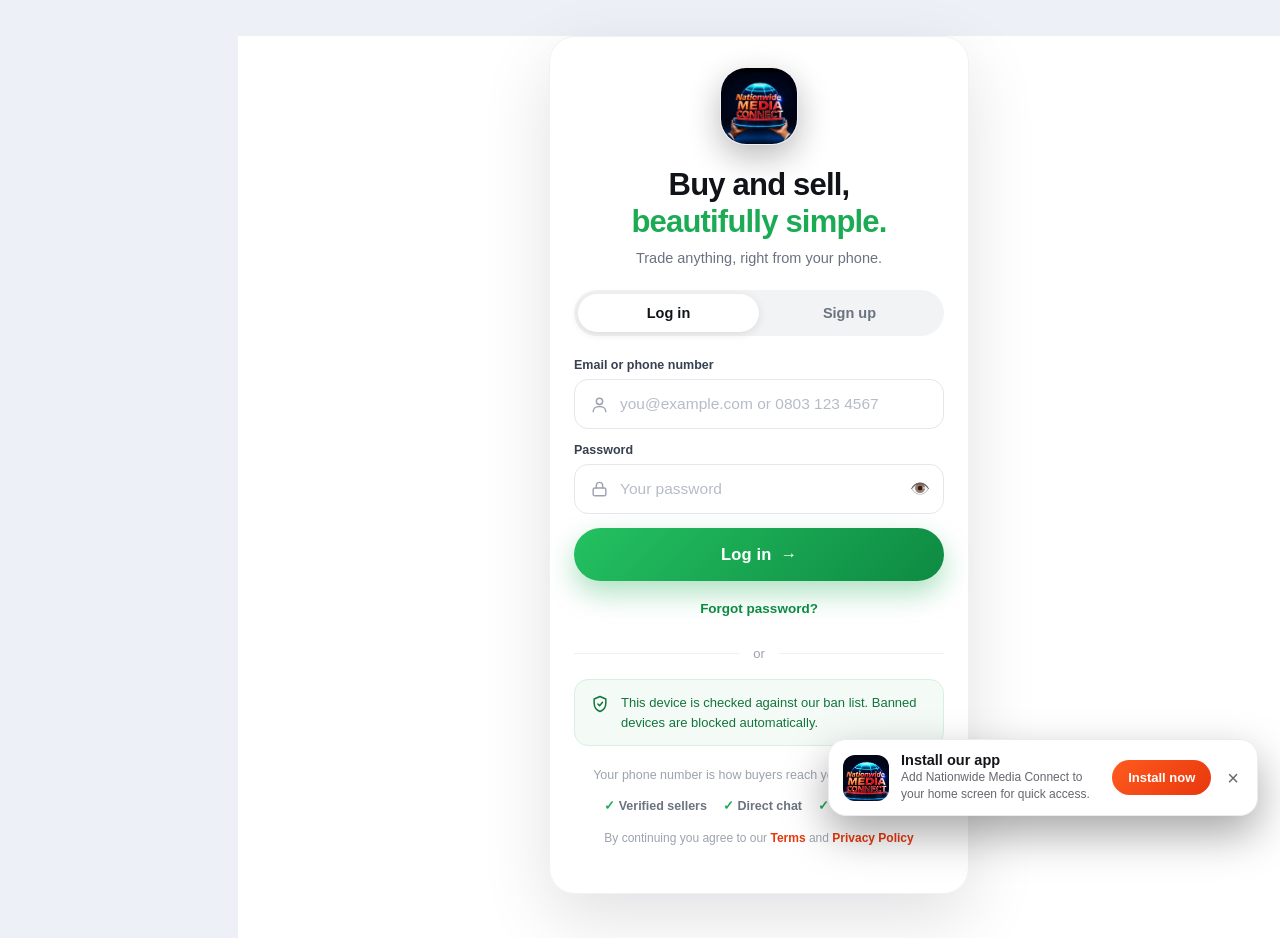
==== commit 20b50e59: "Fix session 2026-10-17: Me banners (Grow/Premium) + Favorites 3-col grid, offer answers post to chat" ====
--- a/index.html
+++ b/index.html
@@ -112,7 +112,7 @@
         <button id="tab-login" class="auth-tab active">Log in</button>
         <button id="tab-signup" class="auth-tab">Sign up</button>
       </div>
-      <div id="auth-error" class="auth-error" hidden></div>
+      <div id="auth-error" class="auth-error" role="alert" hidden></div>
       <form id="form-login" class="auth-form">
         <label class="finora-field"><span class="finora-label">Email or phone number</span>
           <span class="finora-input"><svg viewBox="0 0 24 24" fill="none" stroke="currentColor" stroke-width="1.8" stroke-linecap="round" stroke-linejoin="round"><circle cx="12" cy="8" r="4"/><path d="M4 21c0-4 3.6-6.5 8-6.5s8 2.5 8 6.5"/></svg><input id="login-id" type="text" inputmode="text" placeholder="you@example.com or 0803 123 4567" autocomplete="username"></span>
@@ -143,13 +143,13 @@
           <span class="finora-input"><svg viewBox="0 0 24 24" fill="none" stroke="currentColor" stroke-width="1.8" stroke-linecap="round" stroke-linejoin="round"><path d="M5 4h4l2 5-2.5 1.5a11 11 0 0 0 5 5L15 13l5 2v4a2 2 0 0 1-2 2A16 16 0 0 1 3 6a2 2 0 0 1 2-2z"/></svg><input id="signup-phone" type="tel" inputmode="tel" placeholder="0803 123 4567" autocomplete="tel"></span>
         </label>
         <label class="finora-field"><span class="finora-label">Password</span>
-          <span class="finora-input"><svg viewBox="0 0 24 24" fill="none" stroke="currentColor" stroke-width="1.8" stroke-linecap="round" stroke-linejoin="round"><rect x="4" y="10" width="16" height="10" rx="2"/><path d="M8 10V7a4 4 0 0 1 8 0v3"/></svg><input id="signup-pass" type="password" placeholder="Choose a password" autocomplete="new-password"></span>
+          <span class="finora-input"><svg viewBox="0 0 24 24" fill="none" stroke="currentColor" stroke-width="1.8" stroke-linecap="round" stroke-linejoin="round"><rect x="4" y="10" width="16" height="10" rx="2"/><path d="M8 10V7a4 4 0 0 1 8 0v3"/></svg><input id="signup-pass" type="password" placeholder="At least 6 characters" autocomplete="new-password"></span>
         </label>
         <label class="finora-field"><span class="finora-label">Referral code <span style="font-weight:500;color:var(--faint)">(optional)</span></span>
           <span class="finora-input"><svg viewBox="0 0 24 24" fill="none" stroke="currentColor" stroke-width="1.8" stroke-linecap="round" stroke-linejoin="round"><path d="M20.59 13.41 11 3H4v7l9.59 9.59a2 2 0 0 0 2.82 0l4.18-4.18a2 2 0 0 0 0-2.82z"/><circle cx="7.5" cy="7.5" r="1"/></svg><input id="signup-ref" type="text" placeholder="e.g. NMAB12CD" autocomplete="off"></span>
         </label>
         <button type="submit" class="btn-primary finora-btn">Create account <span aria-hidden="true">→</span></button>
-        <div class="terms-check"><label><input type="checkbox" id="signup-terms"></label><span>I agree to the <button type="button" class="link-btn" data-legal="terms">Terms of Service</button> and <button type="button" class="link-btn" data-legal="privacy">Privacy Policy</button></span></div>
+        <div class="terms-check"><label><input type="checkbox" id="signup-terms"></label><label for="signup-terms">I agree to the </label><button type="button" class="link-btn" data-legal="terms">Terms of Service</button><label for="signup-terms"> and </label><button type="button" class="link-btn" data-legal="privacy">Privacy Policy</button></div>
       </form>
       <div class="finora-or"><span>or</span></div>
       <div class="finora-device">
@@ -201,7 +201,7 @@
       </div>
       <div class="finora-title">Check <span>your email.</span></div>
       <p class="finora-sub">We sent a 6-digit code to<br><b id="otp-email"></b></p>
-      <div id="otp-error" class="auth-error" hidden></div>
+      <div id="otp-error" class="auth-error" role="alert" hidden></div>
       <div class="otp-boxes" id="otp-boxes">
         <input type="text" inputmode="numeric" maxlength="1" aria-label="Digit 1">
         <input type="text" inputmode="numeric" maxlength="1" aria-label="Digit 2">
@@ -224,7 +224,7 @@
       </div>
       <div class="finora-title">Reset <span>password.</span></div>
       <p class="finora-sub">Type your new password below.</p>
-      <div id="recover-error" class="auth-error" hidden></div>
+      <div id="recover-error" class="auth-error" role="alert" hidden></div>
       <form id="form-recover" class="auth-form">
         <label class="finora-field"><span class="finora-label">New password</span>
           <span class="finora-input"><svg viewBox="0 0 24 24" fill="none" stroke="currentColor" stroke-width="1.8" stroke-linecap="round" stroke-linejoin="round"><rect x="4" y="10" width="16" height="10" rx="2"/><path d="M8 10V7a4 4 0 0 1 8 0v3"/></svg><input id="recover-pass" type="password" placeholder="At least 6 characters" autocomplete="new-password"></span>
@@ -657,15 +657,15 @@
 <div id="status-root"></div>
 <script src="config.js?v=20261009c"></script>
 <script src="supabase/client.js?v=20261016r"></script>
-<script src="app.js?v=20261016ao"></script>
+<script src="app.js?v=20261017aq"></script>
 <script src="updates.js?v=20261016z"></script>
 <script src="extras.js?v=20261017b"></script>
-<script src="extras2.js?v=20261017b"></script>
+<script src="extras2.js?v=20261017f"></script>
 <script src="feedback.js?v=20261016a"></script>
 <script src="lga.js?v=20261016b"></script>
 <script src="refer.js?v=20261016b"></script>
 <script>!function(){"use strict";function e(e){return document.querySelector(e)}function t(e){return String(null==e?"":e).replace(/[&<>"']/g,function(e){return{"&":"&amp;","<":"&lt;",">":"&gt;",'"':"&quot;","'":"&#39;"}[e]})}function n(e){window.NM_toast?window.NM_toast(e):alert(e)}function r(e,t){try{localStorage.setItem(e,JSON.stringify(t))}catch(e){}}function a(){try{var e=JSON.parse(localStorage.getItem("nc2_cached_user")||"null");return e&&(e.id||e.user_id)||null}catch(e){return null}}function i(){return window.NM_threadConvo||null}function c(e){if(!e)return{id:null,name:"Chat",phone:"",avatar:""};var t=a(),n=t&&e.buyerId&&String(t)===String(e.buyerId),r=t&&e.sellerId&&String(t)===String(e.sellerId);return{id:(n?e.sellerId:r?e.buyerId:e.sellerId||e.buyerId)||null,name:e.otherName||(n?e.sellerName||"Seller":e.buyerName||"Buyer")||"Chat",phone:n?e.sellerPhone||"":r?e.buyerPhone||"":e.sellerPhone||e.buyerPhone||"",avatar:e.otherAvatar||"",tier:null}}window.NM_msgBody=function(e,n){if("string"==typeof e&&0===e.indexOf("[img]")){var r=e.slice(5).trim();return r?'<img class="msg-img" src="'+t(r)+'" alt="Photo" loading="lazy" data-full="'+t(r)+'">':t("[image]")}return t(n?String(e).replace("[AVAILABILITY PING] ",""):e)},window.NM_previewText=function(e){return"string"==typeof e&&0===e.indexOf("[img]")?"Photo":t(e)};var o=window.NM_setupThread;function s(e,t,n){return new Promise(function(r,a){if(e.size<=409600)r(e);else{var i=URL.createObjectURL(e),c=new Image;c.onload=function(){URL.revokeObjectURL(i);try{var e=Math.min(1,t/Math.max(c.width,c.height)),o=Math.max(1,Math.round(c.width*e)),s=Math.max(1,Math.round(c.height*e)),d=document.createElement("canvas");d.width=o,d.height=s,d.getContext("2d").drawImage(c,0,0,o,s),d.toBlob(function(e){e?r(e):a(new Error("compress failed"))},"image/jpeg",n)}catch(e){a(e)}},c.onerror=function(){URL.revokeObjectURL(i),a(new Error("bad image"))},c.src=i}})}function d(e,t){var n=window.NM_DB;if(!n||!n.client)return Promise.reject(new Error("No connection"));var r="chat/"+e+"/"+Date.now()+".jpg";return n.client.storage.from("product-images").upload(r,t,{contentType:"image/jpeg",upsert:!0}).then(function(e){if(e.error)throw e.error;return n.client.storage.from("product-images").getPublicUrl(r).data.publicUrl})}window.NM_setupThread=function(e,t,n){window.NM_threadConvo=e||null;try{_()}catch(e){}if(o)return o.apply(this,arguments)};var l={};function u(r,a,i,c){!function(n,r){var a=e("#thread-msgs");if(a){var i=document.createElement("div");i.className="msg me msg-pending",i.id="pend-"+n,i.innerHTML='<span class="pend-wrap"><img class="msg-img" src="'+t(r)+'" alt="Sending..."><span class="pend-spin"></span></span><span class="msg-time">sending…</span>',a.appendChild(i),a.scrollTop=a.scrollHeight}}(i,c),d(r,a).then(function(e){return window.NM_DB.sendMessage(r,"[img]"+e)}).then(function(){var e=document.getElementById("pend-"+i);e&&e.remove(),n("Photo sent")}).catch(function(e){!function(e,t,n){var r=document.getElementById("pend-"+e);if(r){l[e]={convoId:t,blob:n},r.classList.add("msg-failed");var a=r.querySelector(".msg-time");a&&(a.innerHTML='failed · <button class="retry-link" data-retry="'+e+'">retry</button>');var i=r.querySelector(".pend-spin");i&&i.remove()}}(i,r,a),n("Photo failed to send")})}function g(e){if(e)if(0===e.type.indexOf("image/")){var t=i();if(t&&t.id){var r="u"+Date.now(),a=URL.createObjectURL(e);s(e,1280,.8).then(function(e){u(t.id,e,r,a)}).catch(function(){n("Could not read that image"),URL.revokeObjectURL(a)})}else n("Open a chat first")}else n("Please pick an image")}function h(){var t=e("#thread-attach"),n=e("#thread-camera"),r=e("#chat-file"),a=e("#chat-camera-input");if(t&&r&&!t._wired){t._wired=!0,t.addEventListener("click",function(){r.click()}),n&&a&&!n._wired&&(n._wired=!0,n.addEventListener("click",function(){a.click()})),r.addEventListener("change",function(){g(r.files[0]),r.value=""}),a&&a.addEventListener("change",function(){g(a.files[0]),a.value=""}),document.addEventListener("click",function(e){var t=e.target.closest?e.target.closest("[data-retry]"):null;if(t){var n=t.getAttribute("data-retry"),r=l[n];if(r){delete l[n];var a=document.getElementById("pend-"+n);a&&a.remove();var i="u"+Date.now();u(r.convoId,r.blob,i,URL.createObjectURL(r.blob))}}});var i=e("#thread-msgs");i&&!i._imgwired&&(i._imgwired=!0,i.addEventListener("click",function(t){var n=t.target.closest?t.target.closest(".msg-img"):null;n&&function(t){var n=e("#chat-img-viewer"),r=e("#chat-img-full");if(!n||!r)return;r.src=t,n.hidden=!1,document.body.style.overflow="hidden"}(n.getAttribute("data-full")||n.src)}))}}function f(){var t=e("#chat-img-viewer");t&&(t.hidden=!0),document.body.style.overflow=""}function m(){var t=e("#thread-menu-pop");t&&(t.hidden=!0)}function p(){!function(){var r=e("#thread-menu-pop");if(!r||r._built)return;r._built=!0;var a=k(c(i()).id);r.innerHTML='<button data-act="contact"><span class="mi"><svg viewBox="0 0 24 24" width="18" height="18" fill="currentColor" aria-hidden="true"><path d="M12 12c2.21 0 4-1.79 4-4s-1.79-4-4-4-4 1.79-4 4 1.79 4 4 4zm0 2c-2.67 0-8 1.34-8 4v2h16v-2c0-2.66-5.33-4-8-4z"/></svg></span>View contact</button><button data-act="theme"><span class="mi"><svg viewBox="0 0 24 24" width="18" height="18" fill="currentColor" aria-hidden="true"><path d="M12 3c-4.97 0-9 4.03-9 9s4.03 9 9 9c.83 0 1.5-.67 1.5-1.5 0-.39-.15-.74-.39-1.01-.23-.26-.38-.61-.38-.99 0-.83.67-1.5 1.5-1.5H16c2.76 0 5-2.24 5-5 0-4.42-4.03-8-9-8z"/></svg></span>Chat theme</button><button data-act="report"><span class="mi"><svg viewBox="0 0 24 24" width="18" height="18" fill="currentColor" aria-hidden="true"><path d="M14.4 6L14 4H5v17h2v-7h5.6l.4 2h7V6z"/></svg></span>Report user</button><button data-act="block"><span class="mi"><svg viewBox="0 0 24 24" width="18" height="18" fill="currentColor" aria-hidden="true"><path d="M12 2C6.48 2 2 6.48 2 12s4.48 10 10 10 10-4.48 10-10S17.52 2 12 2zm5 11H7v-2h10v2z"/></svg></span>'+(a?"Unblock user":"Block user")+'</button><button data-act="clear"><span class="mi"><svg viewBox="0 0 24 24" width="18" height="18" fill="currentColor" aria-hidden="true"><path d="M6 19c0 1.1.9 2 2 2h8c1.1 0 2-.9 2-2V7H6v12zM19 4h-3.5l-1-1h-5l-1 1H5v2h14V4z"/></svg></span>Clear chat</button>',r.addEventListener("click",function(r){var a=r.target.closest?r.target.closest("[data-act]"):null;a&&(m(),function(r){var a=i(),o=c(a);"contact"===r?function(n){var r=e("#contact-sheet"),a=e("#contact-body");if(!r||!a)return;var i=n.avatar?'<img src="'+t(n.avatar)+'" alt="">':'<span class="c-av-fb">'+t(String(n.name||"C").trim().charAt(0).toUpperCase())+"</span>";a.innerHTML='<div class="c-top"><span class="c-av">'+i+'</span><div><div class="c-name">'+t(n.name)+'</div><div class="c-sub">'+(n.phone?t(n.phone):"No phone shared")+"</div></div></div>"+(n.phone?'<a class="c-call" href="tel:'+t(n.phone.replace(/[^0-9+]/g,""))+'"><svg viewBox="0 0 24 24" width="16" height="16" fill="currentColor" aria-hidden="true"><path d="M6.62 10.79c1.44 2.83 3.76 5.14 6.59 6.59l2.2-2.2c.27-.27.67-.36 1.02-.24 1.12.37 2.33.57 3.57.57.55 0 1 .45 1 1V20c0 .55-.45 1-1 1-9.39 0-17-7.61-17-17 0-.55.45-1 1-1h3.5c.55 0 1 .45 1 1 0 1.25.2 2.45.57 3.57.11.35.03.74-.25 1.02l-2.2 2.2z"/></svg> Call '+t(n.name.split(" ")[0])+"</a>":"")+'<div class="c-note">Chats on Nationwide Media Connect are peer to peer. Meet in a public place and check the item before you pay.</div>',r.hidden=!1}(o):"theme"===r?E():"report"===r?function(){var r=e("#report-sheet"),a=e("#report-reasons");if(!r||!a)return;a.innerHTML=w.map(function(e){return'<button data-reason="'+t(e)+'">'+t(e)+"</button>"}).join(""),r.hidden=!1,a._wired||(a._wired=!0,a.addEventListener("click",function(e){var t=e.target.closest?e.target.closest("[data-reason]"):null;if(t){var a=t.getAttribute("data-reason"),o=i(),s=o&&o.productId;r.hidden=!0;var d=window.NM_DB;(s&&d.fileReport?d.fileReport(s,"user:"+a+" (reported user "+(c(o).id||"?")+")"):Promise.resolve()).then(function(){n("Report sent. Thanks.")}).catch(function(){n("Report saved.")})}}))}():"block"===r?y(o):"clear"===r&&function(t){if(!t)return;if(!confirm("Clear all messages in this chat? (They stay on the other person's phone.)"))return;var r=e("#thread-msgs");r&&(r.innerHTML='<div class="msg sys">Chat cleared</div>');n("Chat cleared")}(a)}(a.getAttribute("data-act")))})}();var r=e("#thread-menu-pop");r&&(r.hidden=!r.hidden)}function v(){var t=e("#thread-menu-pop");t&&(t._built=!1)}var w=["Spam","Fraud or scam","Inappropriate content","Fake listing","Other"];function b(){return function(e,t){try{var n=localStorage.getItem(e);return n?JSON.parse(n):t}catch(e){return t}}("nc2_blocked",[])}function k(e){return!!e&&b().indexOf(String(e))>=0}function y(e){if(e.id){var t=b(),a=t.indexOf(String(e.id));if(a>=0)t.splice(a,1),r("nc2_blocked",t),v(),_(),n("Unblocked "+e.name);else{if(!confirm("Block "+e.name+"? You will no longer see their chats."))return;t.push(String(e.id)),r("nc2_blocked",t),v(),_(),n("Blocked "+e.name)}}else n("Cannot block this chat")}function _(){var t=i();if(t){var n=c(t),r=e("#thread-blocked"),a=e("#thread-form"),o=k(n.id);if(r){r.hidden=!o;var s=r.querySelector(".tb-name");s&&(s.textContent=n.name)}a&&(a.style.display=o?"none":"");var d=e("#quick-replies");d&&(d.style.display=o?"none":"")}}var I=[{id:"wa-dark",name:"Orange dark",css:{backgroundColor:"#0b141a",backgroundImage:"url(\"data:image/svg+xml,%3Csvg xmlns='http://www.w3.org/2000/svg' width='240' height='240' viewBox='0 0 240 240'%3E%3Cg fill='none' stroke='%23ffffff' stroke-width='1.8' stroke-linecap='round' stroke-linejoin='round' opacity='0.10'%3E%3Cg transform=%22translate(28 18) scale(1.05)%22%3E%3Cpath d=%22M5 11l1.5-4.5A2 2 0 0 1 8.4 5h7.2a2 2 0 0 1 1.9 1.5L19 11%22/%3E%3Crect x=%223.5%22 y=%2211%22 width=%2217%22 height=%225.5%22 rx=%221.5%22/%3E%3Ccircle cx=%227.5%22 cy=%2216.5%22 r=%221.8%22/%3E%3Ccircle cx=%2216.5%22 cy=%2216.5%22 r=%221.8%22/%3E%3Cpath d=%22M9.3 16.5h5.4%22/%3E%3C/g%3E%3Cg transform=%22translate(148 36) scale(0.95)%22%3E%3Crect x=%227%22 y=%222.5%22 width=%2210%22 height=%2219%22 rx=%222.5%22/%3E%3Cpath d=%22M10.5 5h3%22/%3E%3Ccircle cx=%2212%22 cy=%2218.5%22 r=%221%22 fill=%22%23fff%22 stroke=%22none%22/%3E%3C/g%3E%3Cg transform=%22translate(66 108) scale(1.1)%22%3E%3Cpath d=%22M9 3.5L4 6l2 4 2-1v11.5h8V9l2 1 2-4-5-2.5a3 3 0 0 1-6 0z%22/%3E%3Cpath d=%22M9 12h6%22/%3E%3C/g%3E%3Cg transform=%22translate(176 128) scale(1.0)%22%3E%3Cpath d=%22M4 16.5a8 8 0 0 1 16 0%22/%3E%3Cpath d=%22M2.5 19.5h19%22/%3E%3Cpath d=%22M12 8.5v-1%22/%3E%3Ccircle cx=%2212%22 cy=%225.8%22 r=%221%22/%3E%3C/g%3E%3Cg transform=%22translate(18 182) scale(0.95)%22%3E%3Cpath d=%22M12 21v-7%22/%3E%3Cpath d=%22M12 13c0-3.5-2.8-5.5-7-5.5 0 4 2.3 6.5 7 5.5z%22/%3E%3Cpath d=%22M12 10c0-3.2 2.3-5 6.5-5 0 3.8-2.3 6-6.5 5z%22/%3E%3Cpath d=%22M5 21h14%22/%3E%3C/g%3E%3Cg transform=%22translate(116 192) scale(1.05)%22%3E%3Crect x=%223%22 y=%224.5%22 width=%2218%22 height=%2212%22 rx=%222%22/%3E%3Cpath d=%22M9 20.5h6M12 16.5v4%22/%3E%3C/g%3E%3C/g%3E%3C/svg%3E\")"},sw:"#0b141a"},{id:"forest",name:"Deep green",css:{backgroundColor:"#0d2818",backgroundImage:"none"},sw:"#0d2818"},{id:"navy",name:"Midnight navy",css:{backgroundColor:"#101a30",backgroundImage:"none"},sw:"#101a30"},{id:"charcoal",name:"Charcoal",css:{backgroundColor:"#1c1c1e",backgroundImage:"none"},sw:"#1c1c1e"},{id:"plum",name:"Dark plum",css:{backgroundColor:"#2a1630",backgroundImage:"none"},sw:"#2a1630"},{id:"ember",name:"Ember",css:{backgroundColor:"#2b1408",backgroundImage:"none"},sw:"#2b1408"},{id:"wa-light",name:"Orange light",css:{backgroundColor:"#e5ddd5",backgroundImage:"url(\"data:image/svg+xml,%3Csvg xmlns='http://www.w3.org/2000/svg' width='120' height='120' viewBox='0 0 120 120'%3E%3Cg fill='%23d1c4b5' fill-opacity='0.4'%3E%3Ccircle cx='20' cy='20' r='1.5'/%3E%3Ccircle cx='80' cy='60' r='1.2'/%3E%3Ccircle cx='40' cy='100' r='1.5'/%3E%3Ccircle cx='100' cy='25' r='1'/%3E%3Ccircle cx='60' cy='80' r='1'/%3E%3C/g%3E%3C/svg%3E\")"},sw:"#e5ddd5"},{id:"sand",name:"Warm sand",css:{backgroundColor:"#e8dcc8",backgroundImage:"none"},sw:"#e8dcc8"}];function C(){try{return localStorage.getItem("nc2_chat_theme")||"wa-dark"}catch(e){return"wa-dark"}}function M(){var t=C(),n=I.filter(function(e){return e.id===t})[0]||I[0],r=e("#screen-thread");r&&(r.style.backgroundColor=n.css.backgroundColor,r.style.backgroundImage=n.css.backgroundImage,r.setAttribute("data-chat-theme",n.id),document.querySelectorAll(".theme-sw").forEach(function(e){e.classList.toggle("on",e.getAttribute("data-theme-id")===t)}))}function E(){var r=e("#theme-sheet"),a=e("#theme-grid");if(r&&a){var i=C();a.innerHTML=I.map(function(e){return'<button class="theme-sw'+(e.id===i?" on":"")+'" data-theme-id="'+e.id+'" style="background:'+e.sw+'" aria-label="'+t(e.name)+'"><span>'+t(e.name)+"</span></button>"}).join(""),r.hidden=!1,a._wired||(a._wired=!0,a.addEventListener("click",function(e){var t=e.target.closest?e.target.closest("[data-theme-id]"):null;if(t){try{localStorage.setItem("nc2_chat_theme",t.getAttribute("data-theme-id"))}catch(e){}M(),r.hidden=!0,n("Chat theme updated")}}))}}window.NM_applyChatTheme=M;var L='<svg class="tick tick-deliv" viewBox="0 0 20 16" width="18" height="15" fill="none" stroke="currentColor" stroke-width="1.8"><path d="M1.5 8.5l3.2 3.2L11.5 5"/><path d="M8.5 8.5l3.2 3.2L18.5 5"/></svg>';window.NM_tickFor=function(e){if(!e||!e.mine)return"";var t=e._tick||"";return"sending"===t?'<svg class="tick tick-sending" viewBox="0 0 16 16" width="14" height="14" fill="none" stroke="currentColor" stroke-width="1.6"><circle cx="8" cy="8" r="6.2"/><path d="M8 4.5V8l2.4 1.6"/></svg>':"sent"===t?'<svg class="tick tick-sent" viewBox="0 0 16 16" width="15" height="15" fill="none" stroke="currentColor" stroke-width="1.8"><path d="M3 8.5l3.2 3.2L13 5"/></svg>':"delivered"===t?L:"seen"===t?'<svg class="tick tick-seen" viewBox="0 0 20 16" width="18" height="15" fill="none" stroke="currentColor" stroke-width="1.8"><path d="M1.5 8.5l3.2 3.2L11.5 5"/><path d="M8.5 8.5l3.2 3.2L18.5 5"/></svg>':"failed"===t?'<svg class="tick tick-fail" viewBox="0 0 16 16" width="14" height="14" fill="none" stroke="currentColor" stroke-width="1.8"><circle cx="8" cy="8" r="6.5"/><path d="M8 5v3.2"/><circle cx="8" cy="11" r="0.9" fill="currentColor" stroke="none"/></svg>':L};var N={},S={};function x(){try{console.log.apply(console,["[NC-chat]"].concat([].slice.call(arguments)))}catch(e){}}function B(){var e=i();return e&&e.id||("undefined"!=typeof fe?fe:null)}function O(r,a,i){var c=B();if(!c)return n("Open a chat first"),null;var o="opt"+Date.now()+Math.random().toString(36).slice(2,7),s={localId:o,convoId:c,text:r,at:Date.now(),status:"sending",isImg:!!a,previewUrl:i||null};return N[o]=s,x("optimistic created",o,a?"[image]":r.slice(0,40)),function(n){try{var r=e("#thread-msgs");if(!r)return;var a=r.querySelector('[data-lid="'+n.localId+'"]');a&&a.remove();var i=document.createElement("div");i.className="msg me",i.setAttribute("data-lid",n.localId);var c=window.NM_msgBody?window.NM_msgBody(n.text,!1):t(n.text);i.innerHTML=c+'<span class="msg-time">'+function(e){try{var t=new Date(e),n=t.getHours(),r=t.getMinutes(),a=n>=12?"pm":"am";return(n=n%12||12)+":"+(r<10?"0":"")+r+" "+a}catch(e){return""}}(n.at)+'<span class="msg-tick tick-sending">'+window.NM_tickFor({mine:!0,_tick:n.status})+"</span></span>",r.appendChild(i),r.scrollTop=r.scrollHeight,x("optimistic bubble appended",n.localId)}catch(e){x("appendOptimisticBubble err",e.message)}}(s),s}function T(t,n,r){var a=N[t];if(a){a.status=n,r&&(a.errInfo=r),x("optimistic",t,"->",n,r||"");try{var i=e("#thread-msgs"),c=i&&i.querySelector('[data-lid="'+t+'"] .msg-tick');c&&(c.innerHTML=window.NM_tickFor({mine:!0,_tick:n}),c.className="msg-tick tick-"+n);var o=i&&i.querySelector('[data-lid="'+t+'"]');o&&(o.classList.toggle("msg-failed","failed"===n),"failed"===n&&a.errInfo&&(o.title="Tap to retry: "+a.errInfo))}catch(e){}}}function D(){var e=window.NM_DB;if(e&&e.getConversation&&!e.getConversation._optWrapped){var t=e.getConversation.bind(e),n=function(e){return t(e).then(function(t){if(!t||!t.messages)return t;try{var n=Date.now();Object.keys(N).forEach(function(r){var a=N[r];if(String(a.convoId)===String(e))if(n-a.at>12e4)delete N[r];else{var i=null;if(t.messages.forEach(function(e){if(!i&&(e.mine||e.from)){var t=e.text===a.text,n=Math.abs((e.at||0)-a.at)<2e4;t&&n&&(i=e)}}),i){var o=function(e,t){try{var n=S[String(e.id)],r=c(e).id;return!!(n&&r&&n[r]&&n[r]>=(t.at||0))}catch(e){return!1}}(t,i);i._tick=o?"seen":"delivered",x("optimistic confirmed on server",r,"->",i._tick),delete N[r]}}}),Object.keys(N).forEach(function(n){var r=N[n];String(r.convoId)===String(e)&&t.messages.push({mine:!0,text:r.text,at:r.at,localId:n,_tick:r.status})});var r=c(t).id,a=S[String(e)];t.messages.forEach(function(e){if(e.mine&&!e._tick){var t=!1;a&&r&&a[r]&&(t=a[r]>=(e.at||0)),e._tick=t?"seen":"delivered"}}),t.messages.sort(function(e,t){return(e.at||0)-(t.at||0)})}catch(e){x("wrapGetConversation err",e.message)}return t})};n._optWrapped=!0,e.getConversation=n,x("getConversation wrapped for optimistic UI")}}var U=null;function A(){!function(){var e=window.NM_DB;if(e&&e.sendMessage&&!e.sendMessage._optWrapped){U=e.sendMessage.bind(e);var t=function(e,t){var r="string"==typeof t&&0===t.indexOf("[img]"),a=null;return r||x("sendMessage wrapped: optimistic",(a=O(t,!1,null))?a.localId:"null"),U(e,t).then(function(e){return a&&(x("sendMessage ok",a.localId),T(a.localId,"sent")),e}).catch(function(e){throw a&&(x("sendMessage FAILED",a.localId,e&&e.message),T(a.localId,"failed",e&&e.message||"send failed"),n("Message not sent — tap to retry")),e})};t._optWrapped=!0,e.sendMessage=t,x("sendMessage wrapped for optimistic text")}}();var t=e("#thread-msgs");t&&!t._retryWired&&(t._retryWired=!0,t.addEventListener("click",function(t){var r=t.target.closest?t.target.closest("[data-lid]"):null;if(r){var a=r.getAttribute("data-lid"),i=N[a];i&&"failed"===i.status&&(i.isImg?(x("retrying image",a),i.retryBlob?(T(a,"sending"),R(i.convoId,i.retryBlob,i)):(n("Please pick the photo again"),function(t){if(N[t]){delete N[t],x("optimistic dropped",t);try{var n=e("#thread-msgs"),r=n&&n.querySelector('[data-lid="'+t+'"]');r&&r.remove()}catch(e){}}}(a))):(x("retrying text",a),T(a,"sending"),window.NM_DB.sendMessage(i.convoId,i.text).then(function(){T(a,"sent")}).catch(function(e){T(a,"failed",e&&e.message||"send failed")})))}})),x("optimistic submit wired")}function R(e,t,r){r.retryBlob=t,x("upload start",r.localId,"size=",t.size,"type=",t.type),T(r.localId,"sending"),d(e,t).then(function(t){return x("upload OK",r.localId,t.slice(0,60)+"..."),r.text="[img]"+t,x("sendMessage [img]",r.localId),window.NM_DB.sendMessage(e,"[img]"+t)}).then(function(){x("image message sent",r.localId),T(r.localId,"sent"),n("Photo sent")}).catch(function(e){var t=e&&e.message||String(e);x("IMAGE SEND FAILED",r.localId,t),T(r.localId,"failed",t),n("Photo failed: "+t.slice(0,80))})}function j(e){if(x("file picked:",e&&e.name,e&&e.type,e&&e.size),e){if(!function(e){if(e.type&&0===e.type.indexOf("image/"))return!0;var t=(e.name||"").toLowerCase();return/\.(jpe?g|png|gif|webp|heic|heif|bmp)$/.test(t)}(e))return n("Please pick an image file"),void x("rejected: not image");var t=B();if(!t)return n("Open a chat first"),void x("rejected: no convo");var r=URL.createObjectURL(e),a=O("[img]"+r,!0,r);a?(x("compress start",a.localId),s(e,1280,.8).then(function(e){x("compress OK",a.localId,"->",e.size,"bytes"),R(t,e,a)}).catch(function(r){x("compress FAILED",a.localId,r&&r.message),e.size<8388608?(x("fallback: uploading original",a.localId),R(t,e,a)):(T(a.localId,"failed","could not read image"),n("Could not read that image"))})):URL.revokeObjectURL(r)}}function P(){if(window.NM_setupThread&&!window.NM_setupThread._tickHooked){var e=window.NM_setupThread,t=function(t,n,r){window.NM_threadConvo=t||null;try{t&&t.id&&(a=t.id,(i=window.NM_DB)&&i.client&&i.client.from("read_receipts").select("user_id,last_read_at").eq("conversation_id",a).then(function(e){if(e.error)x("read_receipts fetch skipped:",e.error.message);else{var t={};(e.data||[]).forEach(function(e){t[e.user_id]=Date.parse(e.last_read_at)||0}),S[String(a)]=t,x("read receipts loaded for",a)}}).catch(function(e){x("read_receipts fetch err",e.message)}),setTimeout(function(){!function(e){var t=window.NM_DB;t&&t.client&&e&&t.client.auth.getUser().then(function(n){var r=n&&n.data&&n.data.user;r&&t.client.from("read_receipts").upsert({conversation_id:e,user_id:r.id,last_read_at:(new Date).toISOString()},{onConflict:"conversation_id,user_id"}).then(function(t){t.error?x("markThreadRead skipped:",t.error.message):x("marked thread read",e)}).catch(function(e){x("markThreadRead err",e.message)})}).catch(function(){})}(t.id)},1500))}catch(e){}var a,i;return e.apply(this,arguments)};t._tickHooked=!0,window.NM_setupThread=t,x("setupThread hooked for read receipts")}}function q(){D(),A(),function(){var t=e("#thread-attach"),n=e("#thread-camera"),r=e("#chat-file"),a=e("#chat-camera-input");if(t&&r){var i=function(e,t,n){if(e&&t){var r=e.cloneNode(!0);return e.parentNode.replaceChild(r,e),r.addEventListener("click",function(){x(n,"button tapped"),t.click()}),r}},c=r.cloneNode(!0);r.parentNode.replaceChild(c,r);var o=a?a.cloneNode(!0):null;a&&o&&a.parentNode.replaceChild(o,a),i(t,c,"attach"),n&&o&&i(n,o,"camera"),c.addEventListener("change",function(){x("file input change"),j(c.files[0]),c.value=""}),o&&o.addEventListener("change",function(){x("camera input change"),j(o.files[0]),o.value=""}),x("image buttons v2 wired")}else x("image buttons missing!")}(),P(),x("optimistic UI + ticks initialized")}function H(){q(),h(),function(){var t=e("#thread-menu");if(t&&!t._wired){t._wired=!0,t.addEventListener("click",function(e){e.stopPropagation(),p()}),document.addEventListener("click",function(t){var n=e("#thread-menu-pop");!n||n.hidden||t.target.closest&&(t.target.closest("#thread-menu-pop")||t.target.closest("#thread-menu"))||m()}),document.querySelectorAll("[data-close-sheet]").forEach(function(e){e.addEventListener("click",function(){var t=e.closest(".sheet-scrim");t&&(t.hidden=!0)})}),document.querySelectorAll(".sheet-scrim").forEach(function(e){e.addEventListener("click",function(t){t.target===e&&(e.hidden=!0)})});var n=e("#chat-img-x");n&&n.addEventListener("click",f);var r=e("#chat-img-viewer");r&&r.addEventListener("click",function(e){e.target===r&&f()});var a=e("#thread-unblock");a&&a.addEventListener("click",function(){y(c(i()))})}}(),function(){var e=window.NM_DB;if(e&&!e._blockWrapped){e._blockWrapped=!0;var t=e.listConversations.bind(e);e.listConversations=function(){return t.apply(null,arguments).then(function(e){var t=b();if(!t.length)return e;var n=a();return(e||[]).filter(function(e){var r=n&&e.buyerId&&String(n)===String(e.buyerId)?e.sellerId:n&&e.sellerId&&String(n)===String(e.sellerId)?e.buyerId:e.sellerId||e.buyerId;return t.indexOf(String(r))<0})})}}}(),function(){var t=document.querySelector("#screen-settings .settings-group");if(t&&!e("#set-chat-theme")){var n=document.createElement("div");n.className="settings-row",n.innerHTML='<span>Chat wallpaper</span><button class="mini-btn" id="set-chat-theme">Choose</button>',t.appendChild(n),e("#set-chat-theme").addEventListener("click",E)}}(),M()}"loading"===document.readyState?document.addEventListener("DOMContentLoaded",H):H()}();</script>
-<script src="premium.js?v=20261009d"></script>
+<script src="premium.js?v=20261017a"></script>
 <script>window.NM_setupThread=function(t,e,n){try{var c=document.getElementById("thread-call");if(c){var o=null;try{var r=JSON.parse(localStorage.getItem("nc2_cached_user")||"null");o=r&&(r.id||r.user_id)}catch(t){}var a="";if(t&&(a=o&&t.buyerId&&String(o)===String(t.buyerId)?t.sellerPhone||"":o&&t.sellerId&&String(o)===String(t.sellerId)?t.buyerPhone||"":t.sellerPhone||t.buyerPhone||""),a){var i=String(a).replace(/[^0-9+]/g,"");c.href="tel:"+i,c.hidden=!1}else c.hidden=!0}var d=document.getElementById("thread-name"),s=document.getElementById("thread-sub");d&&(d.textContent=e||"Chat"),s&&(s.hidden=!0);var xi=document.getElementById("thread-input"),xb=document.getElementById("thread-send");xb&&(xb.disabled=!xi||!xi.value.trim());var l=document.getElementById("thread-avatar"),u=document.getElementById("thread-avatar-fallback"),g=t&&t.otherAvatar;l&&(g?(l.src=g,l.hidden=!1,u&&(u.hidden=!0)):l.hidden=!0),u&&(g?u.hidden=!0:(u.textContent=String(e||"C").trim().charAt(0).toUpperCase(),u.hidden=!1));var m=document.getElementById("thread-product"),y=document.getElementById("thread-product-title"),h=document.getElementById("thread-product-price"),v=document.getElementById("thread-product-img"),p=t&&t.productTitle?String(t.productTitle).trim():"",f=t?n(t.productPrice):"";m&&(p||f?(m.hidden=!1,y&&(y.textContent=p||"Listing",y.style.display=p?"":"none"),h&&(h.textContent=f,h.style.display=f?"":"none"),v&&(v.style.display="none",t&&t.productId&&window.NM_DB&&window.NM_DB.getProduct&&window.NM_DB.getProduct(t.productId).then(function(t){var e=t&&t.images&&t.images[0];e&&v&&(v.src=e,v.style.display="")}).catch(function(){})),m.style.cursor="pointer",m.setAttribute("role","button"),m.setAttribute("tabindex","0"),m.onclick=function(){t&&t.productId&&window.NM_openProduct&&window.NM_openProduct(t.productId)},m.onkeydown=function(e){("Enter"===e.key||" "===e.key)&&(e.preventDefault(),m.onclick())}):m.hidden=!0)}catch(t){}},function(){var t=document.getElementById("sz-menu-btn"),e=document.getElementById("sz-drawer"),n=document.getElementById("sz-scrim");function c(t){e&&(e.hidden=!t),n&&(n.hidden=!t),document.body.classList.toggle("sz-lock",!!t)}t&&t.addEventListener("click",function(){c(!0)}),n&&n.addEventListener("click",function(){c(!1)}),document.addEventListener("click",function(t){t.target.closest(".drawer-link")&&c(!1)});var o=[{id:"vehicles",name:"Vehicles",icon:"assets/icons/vehicles.svg",bg:"#1f6feb"},{id:"phones",name:"Phones and Tablets",icon:"assets/icons/phones.svg",bg:"#7c3aed"},{id:"electronics",name:"Electronics",icon:"assets/icons/electronics.svg",bg:"#0891b2"},{id:"furniture",name:"Furniture",icon:"assets/icons/furniture.svg",bg:"#b45309"},{id:"fashion",name:"Fashion",icon:"assets/icons/fashion.svg",bg:"#db2777"},{id:"property",name:"Property",icon:"assets/icons/property.svg",bg:"#0d9488"},{id:"services",name:"Services",icon:"assets/icons/services.svg",bg:"#4d7c0f"}];function r(t){return String(null==t?"":t).replace(/&/g,"&amp;").replace(/</g,"&lt;").replace(/>/g,"&gt;").replace(/"/g,"&quot;")}var a=null;function i(){var t=document.getElementById("sz-catrow");if(t){var e,n,c,i=(e=t.querySelector(".sz-cat.on"))?e.getAttribute("data-cat"):null,d=(n=[],c=document.getElementById("cat-list"),c&&c.querySelectorAll(".cat-row").forEach(function(t){var e=t.querySelector(".cat-ico"),c=e&&e.querySelector("img"),o=t.querySelector(".cat-name");n.push({id:t.getAttribute("data-cat"),name:o?o.textContent.trim():"",icon:c?c.getAttribute("src"):"",bg:e&&e.style.background||"#333"})}),n.length?n:o).map(function(t){return'<button class="sz-cat'+(t.id===i?" on":"")+'" data-cat="'+r(t.id)+'"><span class="sz-cat-ico">'+(t.icon?'<img src="'+r(t.icon)+'" alt="">':"")+'</span><span class="sz-cat-name">'+r(t.name)+"</span></button>"}).join("");d!==a&&(t.innerHTML=d,a=d)}}function d(t){var e=document.getElementById("sz-catrow");e&&e.querySelectorAll(".sz-cat").forEach(function(e){e.classList.toggle("on",e.getAttribute("data-cat")===t)})}document.addEventListener("click",function(t){var e=t.target.closest(".sz-cat");if(e)!function(t){if(t){try{if(window.NM_goCategoryNav)return window.NM_goCategoryNav(t),void d(t)}catch(t){}try{window.NM_goCategory&&window.NM_goCategory(t)}catch(t){}var e=document.querySelector('#bottomnav .nav-btn[data-go="category"]');e?e.click():window.NM_show&&window.NM_show("category"),d(t)}}(e.getAttribute("data-cat"));else{var n=t.target.closest("#cat-list .cat-row");n&&d(n.getAttribute("data-cat"))}});var s=document.getElementById("cat-list");s&&window.MutationObserver&&new MutationObserver(function(){i()}).observe(s,{childList:!0}),i(),setTimeout(i,2500)}();</script>
 <script>!function(){function t(){var t=window.NM_detailProduct,e=function(){try{var t=localStorage.getItem("nc2_cached_user");return t?JSON.parse(t):null}catch(t){return null}}(),n=document.getElementById("d-report");if(t&&e&&e.id&&n&&!document.getElementById("d-detail-del")&&t.sellerId===e.id){var d=document.createElement("button");d.id="d-detail-del",d.className="btn-ghost btn-danger",d.style.cssText="width:100%;margin-top:10px",d.textContent="Delete this listing",n.parentNode.insertBefore(d,n.nextSibling),d.addEventListener("click",function(){confirm("Delete this listing? This cannot be undone. Any active chats about it will be closed.")&&(d.disabled=!0,window.NM_DB.deleteProduct(t.id).then(function(){window.NM_toast&&window.NM_toast("Listing deleted."),window.NM_detailProduct=null,function(){if(window.NM_show){try{window.NM_show("me")}catch(e){}}}()}).catch(function(t){d.disabled=!1,window.NM_toast&&window.NM_toast(t&&t.message||"Could not delete.")}))})}}var e=document.getElementById("detail-body");e&&window.MutationObserver&&new MutationObserver(t).observe(e,{childList:!0,subtree:!0}),document.addEventListener("click",function(e){e.target&&e.target.closest&&e.target.closest("#screen-detail")&&setTimeout(t,300)})}();</script>
 <script>
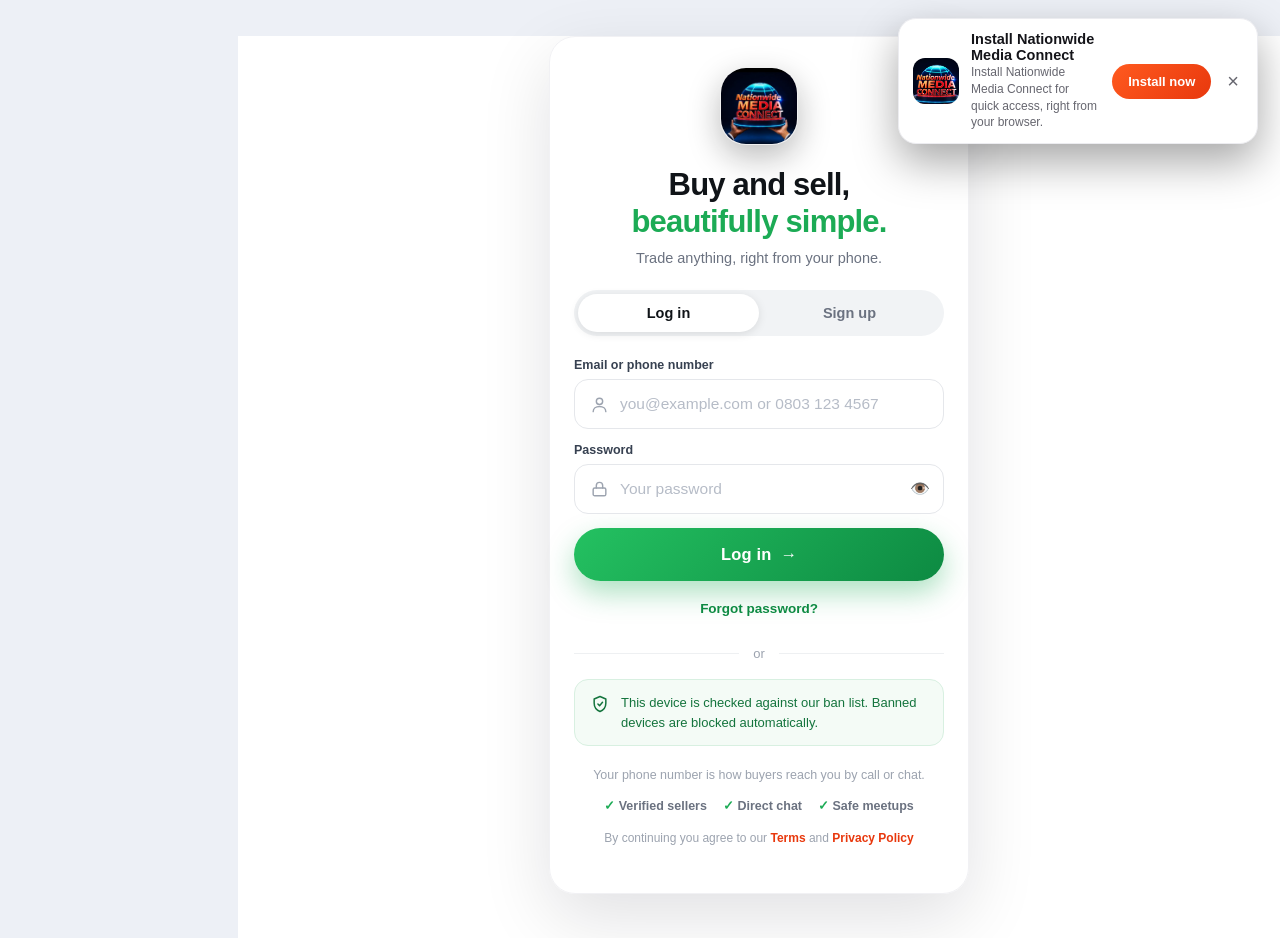
==== commit d1cdc04f: "Oct 18-19 wave: banner artwork flow + 2-week pricing, referral rules (1k once / 5k every time), admi" ====
--- a/index.html
+++ b/index.html
@@ -45,6 +45,10 @@
 } catch (e) { document.documentElement.setAttribute("data-theme", "dark"); }
 </script>
 <link rel="stylesheet" href="styles.css?v=20261014ad">
+<link rel="stylesheet" href="uxfix.css?v=20261019g" />
+<link rel="stylesheet" href="navfeel.css?v=20261019a">
+<link rel="stylesheet" href="statusx.css?v=20261019c">
+<link rel="stylesheet" href="shopx.css?v=20261019e">
 <style id="nm-feature-css">
 /* Reports + Notifications feature styles (2026-10-16) */
 #nm-report-sheet.on{display:flex}
@@ -164,32 +168,6 @@
       </div>
       <p class="auth-legal">By continuing you agree to our <button type="button" class="link-btn" data-legal="terms">Terms</button> and <button type="button" class="link-btn" data-legal="privacy">Privacy Policy</button></p>
 
-      <!-- SELFIE VERIFICATION -->
-      <div id="selfie-modal" class="selfie-modal" hidden>
-        <div class="selfie-card">
-          <h3>One quick selfie</h3>
-          <p class="selfie-sub">We keep scammers off Nationwide by checking new faces against our ban list. Your photo stays private.</p>
-          <div id="selfie-stages" class="selfie-stages">
-            <span class="s-dot"></span><span class="s-dot"></span><span class="s-dot"></span><span class="s-dot"></span>
-          </div>
-          <div class="selfie-cam-wrap">
-            <video id="selfie-video" playsinline muted autoplay></video>
-            <canvas id="selfie-canvas" hidden></canvas>
-            <div id="selfie-guide" class="selfie-guide"></div>
-            <div id="selfie-flash" class="selfie-flash"></div>
-            <div id="selfie-light" class="selfie-light">💡 Checking light…</div>
-          </div>
-          <div id="selfie-film" class="selfie-film"></div>
-          <p id="selfie-instruction" class="selfie-instruction">Look at the camera…</p>
-          <div class="selfie-progress"><div id="selfie-bar"></div></div>
-          <button id="selfie-capture" class="btn-primary selfie-capture" type="button" disabled>📸 Capture</button>
-          <div class="selfie-actions">
-            <button id="selfie-cancel" class="btn-ghost" type="button">Cancel</button>
-            <button id="selfie-retry" class="btn-ghost" type="button" hidden>Retry</button>
-          </div>
-          <p id="selfie-error" class="selfie-error" hidden></p>
-        </div>
-      </div>
     </div>
   </section>
 
@@ -379,12 +357,12 @@
     <div class="promo-strip" id="promo-strip" hidden>
       <div class="promo-info">
         <div class="promo-kicker">Limited time special</div>
-        <div class="promo-title">Boost your listing to the top</div>
+        <div class="promo-title">Promote your listing to the top</div>
       </div>
       <div class="promo-timer" aria-label="Time left">
         <span id="promo-h">00</span><i>:</i><span id="promo-m">00</span><i>:</i><span id="promo-s">00</span>
       </div>
-      <button class="promo-go" id="promo-go">Boost</button>
+      <button class="promo-go" id="promo-go">Promote</button>
     </div>
     <div class="rv-wrap" id="rv-wrap" hidden>
       <div class="rv-title">Recently viewed</div>
@@ -546,7 +524,7 @@
       <div class="settings-group">
         <div class="settings-title">About</div>
         <div class="settings-row"><span>Version</span><span class="settings-val">1.2.0</span></div>
-        <div class="settings-row"><span>Support</span><span class="settings-val">DM SITE on Instagram</span></div>
+        <div class="settings-row"><span>Support</span><span class="settings-val">WhatsApp 0915 095 1870</span></div>
       </div>
       <button class="btn-ghost btn-danger settings-logout" id="set-logout">Log out</button>
     </div>
@@ -578,11 +556,13 @@
     </header>
     <form id="sell-form" class="sell-form">
       <div id="sell-error" class="auth-error" hidden></div>
-      <label>Title <span class="char-count" id="title-count">0/80</span><input id="sell-title" type="text" placeholder="What are you selling" maxlength="80"></label>
+      <label>Title <span class="char-count" id="title-count">0/80</span><input id="sell-title" type="text" placeholder="e.g. Toyota Corolla 2010, clean Nigerian used" maxlength="80"></label>
       <label>Category<select id="sell-category"></select></label>
       <label>Subcategory<select id="sell-subcategory"><option value="">Select a category first</option></select></label>
       <label>Condition<select id="sell-condition"><option>New</option><option>Used</option><option>Refurbished</option><option>For parts</option></select></label>
       <label>Price in naira<input id="sell-price" type="number" inputmode="numeric" placeholder="50000" min="1"><span class="field-hint">Check similar listings first. Fair prices sell faster.</span></label>
+      <label>Quantity available<input id="sell-qty" type="number" inputmode="numeric" placeholder="1" min="0" value="1"><span class="field-hint">How many you have in stock. Buyers see a low-stock note when it is running out.</span></label>
+      <label>Delivery options (optional)<input id="sell-delivery" type="text" placeholder="e.g. Pickup in Ikeja, or dispatch rider within Lagos" maxlength="120"></label>
       <label>Location (state)<select id="sell-location">
         <option>Lagos</option>
         <option>Abuja (FCT)</option>
@@ -656,17 +636,18 @@
 <div id="fs-root"></div>
 <div id="status-root"></div>
 <script src="config.js?v=20261009c"></script>
-<script src="supabase/client.js?v=20261016r"></script>
-<script src="app.js?v=20261017aq"></script>
+<script src="supabase/client.js?v=20261019h"></script>
+<script src="app.js?v=20261019f"></script>
 <script src="updates.js?v=20261016z"></script>
-<script src="extras.js?v=20261017b"></script>
-<script src="extras2.js?v=20261017f"></script>
+<script src="extras.js?v=20261018g"></script>
+<script src="extras2.js?v=20261019a"></script>
 <script src="feedback.js?v=20261016a"></script>
-<script src="lga.js?v=20261016b"></script>
-<script src="refer.js?v=20261016b"></script>
+<script src="lga.js?v=20261019d"></script>
+<script src="refer.js?v=20261018g"></script>
+<script src="banner-submit.js?v=20261018g"></script>
 <script>!function(){"use strict";function e(e){return document.querySelector(e)}function t(e){return String(null==e?"":e).replace(/[&<>"']/g,function(e){return{"&":"&amp;","<":"&lt;",">":"&gt;",'"':"&quot;","'":"&#39;"}[e]})}function n(e){window.NM_toast?window.NM_toast(e):alert(e)}function r(e,t){try{localStorage.setItem(e,JSON.stringify(t))}catch(e){}}function a(){try{var e=JSON.parse(localStorage.getItem("nc2_cached_user")||"null");return e&&(e.id||e.user_id)||null}catch(e){return null}}function i(){return window.NM_threadConvo||null}function c(e){if(!e)return{id:null,name:"Chat",phone:"",avatar:""};var t=a(),n=t&&e.buyerId&&String(t)===String(e.buyerId),r=t&&e.sellerId&&String(t)===String(e.sellerId);return{id:(n?e.sellerId:r?e.buyerId:e.sellerId||e.buyerId)||null,name:e.otherName||(n?e.sellerName||"Seller":e.buyerName||"Buyer")||"Chat",phone:n?e.sellerPhone||"":r?e.buyerPhone||"":e.sellerPhone||e.buyerPhone||"",avatar:e.otherAvatar||"",tier:null}}window.NM_msgBody=function(e,n){if("string"==typeof e&&0===e.indexOf("[img]")){var r=e.slice(5).trim();return r?'<img class="msg-img" src="'+t(r)+'" alt="Photo" loading="lazy" data-full="'+t(r)+'">':t("[image]")}return t(n?String(e).replace("[AVAILABILITY PING] ",""):e)},window.NM_previewText=function(e){return"string"==typeof e&&0===e.indexOf("[img]")?"Photo":t(e)};var o=window.NM_setupThread;function s(e,t,n){return new Promise(function(r,a){if(e.size<=409600)r(e);else{var i=URL.createObjectURL(e),c=new Image;c.onload=function(){URL.revokeObjectURL(i);try{var e=Math.min(1,t/Math.max(c.width,c.height)),o=Math.max(1,Math.round(c.width*e)),s=Math.max(1,Math.round(c.height*e)),d=document.createElement("canvas");d.width=o,d.height=s,d.getContext("2d").drawImage(c,0,0,o,s),d.toBlob(function(e){e?r(e):a(new Error("compress failed"))},"image/jpeg",n)}catch(e){a(e)}},c.onerror=function(){URL.revokeObjectURL(i),a(new Error("bad image"))},c.src=i}})}function d(e,t){var n=window.NM_DB;if(!n||!n.client)return Promise.reject(new Error("No connection"));var r="chat/"+e+"/"+Date.now()+".jpg";return n.client.storage.from("product-images").upload(r,t,{contentType:"image/jpeg",upsert:!0}).then(function(e){if(e.error)throw e.error;return n.client.storage.from("product-images").getPublicUrl(r).data.publicUrl})}window.NM_setupThread=function(e,t,n){window.NM_threadConvo=e||null;try{_()}catch(e){}if(o)return o.apply(this,arguments)};var l={};function u(r,a,i,c){!function(n,r){var a=e("#thread-msgs");if(a){var i=document.createElement("div");i.className="msg me msg-pending",i.id="pend-"+n,i.innerHTML='<span class="pend-wrap"><img class="msg-img" src="'+t(r)+'" alt="Sending..."><span class="pend-spin"></span></span><span class="msg-time">sending…</span>',a.appendChild(i),a.scrollTop=a.scrollHeight}}(i,c),d(r,a).then(function(e){return window.NM_DB.sendMessage(r,"[img]"+e)}).then(function(){var e=document.getElementById("pend-"+i);e&&e.remove(),n("Photo sent")}).catch(function(e){!function(e,t,n){var r=document.getElementById("pend-"+e);if(r){l[e]={convoId:t,blob:n},r.classList.add("msg-failed");var a=r.querySelector(".msg-time");a&&(a.innerHTML='failed · <button class="retry-link" data-retry="'+e+'">retry</button>');var i=r.querySelector(".pend-spin");i&&i.remove()}}(i,r,a),n("Photo failed to send")})}function g(e){if(e)if(0===e.type.indexOf("image/")){var t=i();if(t&&t.id){var r="u"+Date.now(),a=URL.createObjectURL(e);s(e,1280,.8).then(function(e){u(t.id,e,r,a)}).catch(function(){n("Could not read that image"),URL.revokeObjectURL(a)})}else n("Open a chat first")}else n("Please pick an image")}function h(){var t=e("#thread-attach"),n=e("#thread-camera"),r=e("#chat-file"),a=e("#chat-camera-input");if(t&&r&&!t._wired){t._wired=!0,t.addEventListener("click",function(){r.click()}),n&&a&&!n._wired&&(n._wired=!0,n.addEventListener("click",function(){a.click()})),r.addEventListener("change",function(){g(r.files[0]),r.value=""}),a&&a.addEventListener("change",function(){g(a.files[0]),a.value=""}),document.addEventListener("click",function(e){var t=e.target.closest?e.target.closest("[data-retry]"):null;if(t){var n=t.getAttribute("data-retry"),r=l[n];if(r){delete l[n];var a=document.getElementById("pend-"+n);a&&a.remove();var i="u"+Date.now();u(r.convoId,r.blob,i,URL.createObjectURL(r.blob))}}});var i=e("#thread-msgs");i&&!i._imgwired&&(i._imgwired=!0,i.addEventListener("click",function(t){var n=t.target.closest?t.target.closest(".msg-img"):null;n&&function(t){var n=e("#chat-img-viewer"),r=e("#chat-img-full");if(!n||!r)return;r.src=t,n.hidden=!1,document.body.style.overflow="hidden"}(n.getAttribute("data-full")||n.src)}))}}function f(){var t=e("#chat-img-viewer");t&&(t.hidden=!0),document.body.style.overflow=""}function m(){var t=e("#thread-menu-pop");t&&(t.hidden=!0)}function p(){!function(){var r=e("#thread-menu-pop");if(!r||r._built)return;r._built=!0;var a=k(c(i()).id);r.innerHTML='<button data-act="contact"><span class="mi"><svg viewBox="0 0 24 24" width="18" height="18" fill="currentColor" aria-hidden="true"><path d="M12 12c2.21 0 4-1.79 4-4s-1.79-4-4-4-4 1.79-4 4 1.79 4 4 4zm0 2c-2.67 0-8 1.34-8 4v2h16v-2c0-2.66-5.33-4-8-4z"/></svg></span>View contact</button><button data-act="theme"><span class="mi"><svg viewBox="0 0 24 24" width="18" height="18" fill="currentColor" aria-hidden="true"><path d="M12 3c-4.97 0-9 4.03-9 9s4.03 9 9 9c.83 0 1.5-.67 1.5-1.5 0-.39-.15-.74-.39-1.01-.23-.26-.38-.61-.38-.99 0-.83.67-1.5 1.5-1.5H16c2.76 0 5-2.24 5-5 0-4.42-4.03-8-9-8z"/></svg></span>Chat theme</button><button data-act="report"><span class="mi"><svg viewBox="0 0 24 24" width="18" height="18" fill="currentColor" aria-hidden="true"><path d="M14.4 6L14 4H5v17h2v-7h5.6l.4 2h7V6z"/></svg></span>Report user</button><button data-act="block"><span class="mi"><svg viewBox="0 0 24 24" width="18" height="18" fill="currentColor" aria-hidden="true"><path d="M12 2C6.48 2 2 6.48 2 12s4.48 10 10 10 10-4.48 10-10S17.52 2 12 2zm5 11H7v-2h10v2z"/></svg></span>'+(a?"Unblock user":"Block user")+'</button><button data-act="clear"><span class="mi"><svg viewBox="0 0 24 24" width="18" height="18" fill="currentColor" aria-hidden="true"><path d="M6 19c0 1.1.9 2 2 2h8c1.1 0 2-.9 2-2V7H6v12zM19 4h-3.5l-1-1h-5l-1 1H5v2h14V4z"/></svg></span>Clear chat</button>',r.addEventListener("click",function(r){var a=r.target.closest?r.target.closest("[data-act]"):null;a&&(m(),function(r){var a=i(),o=c(a);"contact"===r?function(n){var r=e("#contact-sheet"),a=e("#contact-body");if(!r||!a)return;var i=n.avatar?'<img src="'+t(n.avatar)+'" alt="">':'<span class="c-av-fb">'+t(String(n.name||"C").trim().charAt(0).toUpperCase())+"</span>";a.innerHTML='<div class="c-top"><span class="c-av">'+i+'</span><div><div class="c-name">'+t(n.name)+'</div><div class="c-sub">'+(n.phone?t(n.phone):"No phone shared")+"</div></div></div>"+(n.phone?'<a class="c-call" href="tel:'+t(n.phone.replace(/[^0-9+]/g,""))+'"><svg viewBox="0 0 24 24" width="16" height="16" fill="currentColor" aria-hidden="true"><path d="M6.62 10.79c1.44 2.83 3.76 5.14 6.59 6.59l2.2-2.2c.27-.27.67-.36 1.02-.24 1.12.37 2.33.57 3.57.57.55 0 1 .45 1 1V20c0 .55-.45 1-1 1-9.39 0-17-7.61-17-17 0-.55.45-1 1-1h3.5c.55 0 1 .45 1 1 0 1.25.2 2.45.57 3.57.11.35.03.74-.25 1.02l-2.2 2.2z"/></svg> Call '+t(n.name.split(" ")[0])+"</a>":"")+'<div class="c-note">Chats on Nationwide Media Connect are peer to peer. Meet in a public place and check the item before you pay.</div>',r.hidden=!1}(o):"theme"===r?E():"report"===r?function(){var r=e("#report-sheet"),a=e("#report-reasons");if(!r||!a)return;a.innerHTML=w.map(function(e){return'<button data-reason="'+t(e)+'">'+t(e)+"</button>"}).join(""),r.hidden=!1,a._wired||(a._wired=!0,a.addEventListener("click",function(e){var t=e.target.closest?e.target.closest("[data-reason]"):null;if(t){var a=t.getAttribute("data-reason"),o=i(),s=o&&o.productId;r.hidden=!0;var d=window.NM_DB;(s&&d.fileReport?d.fileReport(s,"user:"+a+" (reported user "+(c(o).id||"?")+")"):Promise.resolve()).then(function(){n("Report sent. Thanks.")}).catch(function(){n("Report saved.")})}}))}():"block"===r?y(o):"clear"===r&&function(t){if(!t)return;if(!confirm("Clear all messages in this chat? (They stay on the other person's phone.)"))return;var r=e("#thread-msgs");r&&(r.innerHTML='<div class="msg sys">Chat cleared</div>');n("Chat cleared")}(a)}(a.getAttribute("data-act")))})}();var r=e("#thread-menu-pop");r&&(r.hidden=!r.hidden)}function v(){var t=e("#thread-menu-pop");t&&(t._built=!1)}var w=["Spam","Fraud or scam","Inappropriate content","Fake listing","Other"];function b(){return function(e,t){try{var n=localStorage.getItem(e);return n?JSON.parse(n):t}catch(e){return t}}("nc2_blocked",[])}function k(e){return!!e&&b().indexOf(String(e))>=0}function y(e){if(e.id){var t=b(),a=t.indexOf(String(e.id));if(a>=0)t.splice(a,1),r("nc2_blocked",t),v(),_(),n("Unblocked "+e.name);else{if(!confirm("Block "+e.name+"? You will no longer see their chats."))return;t.push(String(e.id)),r("nc2_blocked",t),v(),_(),n("Blocked "+e.name)}}else n("Cannot block this chat")}function _(){var t=i();if(t){var n=c(t),r=e("#thread-blocked"),a=e("#thread-form"),o=k(n.id);if(r){r.hidden=!o;var s=r.querySelector(".tb-name");s&&(s.textContent=n.name)}a&&(a.style.display=o?"none":"");var d=e("#quick-replies");d&&(d.style.display=o?"none":"")}}var I=[{id:"wa-dark",name:"Orange dark",css:{backgroundColor:"#0b141a",backgroundImage:"url(\"data:image/svg+xml,%3Csvg xmlns='http://www.w3.org/2000/svg' width='240' height='240' viewBox='0 0 240 240'%3E%3Cg fill='none' stroke='%23ffffff' stroke-width='1.8' stroke-linecap='round' stroke-linejoin='round' opacity='0.10'%3E%3Cg transform=%22translate(28 18) scale(1.05)%22%3E%3Cpath d=%22M5 11l1.5-4.5A2 2 0 0 1 8.4 5h7.2a2 2 0 0 1 1.9 1.5L19 11%22/%3E%3Crect x=%223.5%22 y=%2211%22 width=%2217%22 height=%225.5%22 rx=%221.5%22/%3E%3Ccircle cx=%227.5%22 cy=%2216.5%22 r=%221.8%22/%3E%3Ccircle cx=%2216.5%22 cy=%2216.5%22 r=%221.8%22/%3E%3Cpath d=%22M9.3 16.5h5.4%22/%3E%3C/g%3E%3Cg transform=%22translate(148 36) scale(0.95)%22%3E%3Crect x=%227%22 y=%222.5%22 width=%2210%22 height=%2219%22 rx=%222.5%22/%3E%3Cpath d=%22M10.5 5h3%22/%3E%3Ccircle cx=%2212%22 cy=%2218.5%22 r=%221%22 fill=%22%23fff%22 stroke=%22none%22/%3E%3C/g%3E%3Cg transform=%22translate(66 108) scale(1.1)%22%3E%3Cpath d=%22M9 3.5L4 6l2 4 2-1v11.5h8V9l2 1 2-4-5-2.5a3 3 0 0 1-6 0z%22/%3E%3Cpath d=%22M9 12h6%22/%3E%3C/g%3E%3Cg transform=%22translate(176 128) scale(1.0)%22%3E%3Cpath d=%22M4 16.5a8 8 0 0 1 16 0%22/%3E%3Cpath d=%22M2.5 19.5h19%22/%3E%3Cpath d=%22M12 8.5v-1%22/%3E%3Ccircle cx=%2212%22 cy=%225.8%22 r=%221%22/%3E%3C/g%3E%3Cg transform=%22translate(18 182) scale(0.95)%22%3E%3Cpath d=%22M12 21v-7%22/%3E%3Cpath d=%22M12 13c0-3.5-2.8-5.5-7-5.5 0 4 2.3 6.5 7 5.5z%22/%3E%3Cpath d=%22M12 10c0-3.2 2.3-5 6.5-5 0 3.8-2.3 6-6.5 5z%22/%3E%3Cpath d=%22M5 21h14%22/%3E%3C/g%3E%3Cg transform=%22translate(116 192) scale(1.05)%22%3E%3Crect x=%223%22 y=%224.5%22 width=%2218%22 height=%2212%22 rx=%222%22/%3E%3Cpath d=%22M9 20.5h6M12 16.5v4%22/%3E%3C/g%3E%3C/g%3E%3C/svg%3E\")"},sw:"#0b141a"},{id:"forest",name:"Deep green",css:{backgroundColor:"#0d2818",backgroundImage:"none"},sw:"#0d2818"},{id:"navy",name:"Midnight navy",css:{backgroundColor:"#101a30",backgroundImage:"none"},sw:"#101a30"},{id:"charcoal",name:"Charcoal",css:{backgroundColor:"#1c1c1e",backgroundImage:"none"},sw:"#1c1c1e"},{id:"plum",name:"Dark plum",css:{backgroundColor:"#2a1630",backgroundImage:"none"},sw:"#2a1630"},{id:"ember",name:"Ember",css:{backgroundColor:"#2b1408",backgroundImage:"none"},sw:"#2b1408"},{id:"wa-light",name:"Orange light",css:{backgroundColor:"#e5ddd5",backgroundImage:"url(\"data:image/svg+xml,%3Csvg xmlns='http://www.w3.org/2000/svg' width='120' height='120' viewBox='0 0 120 120'%3E%3Cg fill='%23d1c4b5' fill-opacity='0.4'%3E%3Ccircle cx='20' cy='20' r='1.5'/%3E%3Ccircle cx='80' cy='60' r='1.2'/%3E%3Ccircle cx='40' cy='100' r='1.5'/%3E%3Ccircle cx='100' cy='25' r='1'/%3E%3Ccircle cx='60' cy='80' r='1'/%3E%3C/g%3E%3C/svg%3E\")"},sw:"#e5ddd5"},{id:"sand",name:"Warm sand",css:{backgroundColor:"#e8dcc8",backgroundImage:"none"},sw:"#e8dcc8"}];function C(){try{return localStorage.getItem("nc2_chat_theme")||"wa-dark"}catch(e){return"wa-dark"}}function M(){var t=C(),n=I.filter(function(e){return e.id===t})[0]||I[0],r=e("#screen-thread");r&&(r.style.backgroundColor=n.css.backgroundColor,r.style.backgroundImage=n.css.backgroundImage,r.setAttribute("data-chat-theme",n.id),document.querySelectorAll(".theme-sw").forEach(function(e){e.classList.toggle("on",e.getAttribute("data-theme-id")===t)}))}function E(){var r=e("#theme-sheet"),a=e("#theme-grid");if(r&&a){var i=C();a.innerHTML=I.map(function(e){return'<button class="theme-sw'+(e.id===i?" on":"")+'" data-theme-id="'+e.id+'" style="background:'+e.sw+'" aria-label="'+t(e.name)+'"><span>'+t(e.name)+"</span></button>"}).join(""),r.hidden=!1,a._wired||(a._wired=!0,a.addEventListener("click",function(e){var t=e.target.closest?e.target.closest("[data-theme-id]"):null;if(t){try{localStorage.setItem("nc2_chat_theme",t.getAttribute("data-theme-id"))}catch(e){}M(),r.hidden=!0,n("Chat theme updated")}}))}}window.NM_applyChatTheme=M;var L='<svg class="tick tick-deliv" viewBox="0 0 20 16" width="18" height="15" fill="none" stroke="currentColor" stroke-width="1.8"><path d="M1.5 8.5l3.2 3.2L11.5 5"/><path d="M8.5 8.5l3.2 3.2L18.5 5"/></svg>';window.NM_tickFor=function(e){if(!e||!e.mine)return"";var t=e._tick||"";return"sending"===t?'<svg class="tick tick-sending" viewBox="0 0 16 16" width="14" height="14" fill="none" stroke="currentColor" stroke-width="1.6"><circle cx="8" cy="8" r="6.2"/><path d="M8 4.5V8l2.4 1.6"/></svg>':"sent"===t?'<svg class="tick tick-sent" viewBox="0 0 16 16" width="15" height="15" fill="none" stroke="currentColor" stroke-width="1.8"><path d="M3 8.5l3.2 3.2L13 5"/></svg>':"delivered"===t?L:"seen"===t?'<svg class="tick tick-seen" viewBox="0 0 20 16" width="18" height="15" fill="none" stroke="currentColor" stroke-width="1.8"><path d="M1.5 8.5l3.2 3.2L11.5 5"/><path d="M8.5 8.5l3.2 3.2L18.5 5"/></svg>':"failed"===t?'<svg class="tick tick-fail" viewBox="0 0 16 16" width="14" height="14" fill="none" stroke="currentColor" stroke-width="1.8"><circle cx="8" cy="8" r="6.5"/><path d="M8 5v3.2"/><circle cx="8" cy="11" r="0.9" fill="currentColor" stroke="none"/></svg>':L};var N={},S={};function x(){try{console.log.apply(console,["[NC-chat]"].concat([].slice.call(arguments)))}catch(e){}}function B(){var e=i();return e&&e.id||("undefined"!=typeof fe?fe:null)}function O(r,a,i){var c=B();if(!c)return n("Open a chat first"),null;var o="opt"+Date.now()+Math.random().toString(36).slice(2,7),s={localId:o,convoId:c,text:r,at:Date.now(),status:"sending",isImg:!!a,previewUrl:i||null};return N[o]=s,x("optimistic created",o,a?"[image]":r.slice(0,40)),function(n){try{var r=e("#thread-msgs");if(!r)return;var a=r.querySelector('[data-lid="'+n.localId+'"]');a&&a.remove();var i=document.createElement("div");i.className="msg me",i.setAttribute("data-lid",n.localId);var c=window.NM_msgBody?window.NM_msgBody(n.text,!1):t(n.text);i.innerHTML=c+'<span class="msg-time">'+function(e){try{var t=new Date(e),n=t.getHours(),r=t.getMinutes(),a=n>=12?"pm":"am";return(n=n%12||12)+":"+(r<10?"0":"")+r+" "+a}catch(e){return""}}(n.at)+'<span class="msg-tick tick-sending">'+window.NM_tickFor({mine:!0,_tick:n.status})+"</span></span>",r.appendChild(i),r.scrollTop=r.scrollHeight,x("optimistic bubble appended",n.localId)}catch(e){x("appendOptimisticBubble err",e.message)}}(s),s}function T(t,n,r){var a=N[t];if(a){a.status=n,r&&(a.errInfo=r),x("optimistic",t,"->",n,r||"");try{var i=e("#thread-msgs"),c=i&&i.querySelector('[data-lid="'+t+'"] .msg-tick');c&&(c.innerHTML=window.NM_tickFor({mine:!0,_tick:n}),c.className="msg-tick tick-"+n);var o=i&&i.querySelector('[data-lid="'+t+'"]');o&&(o.classList.toggle("msg-failed","failed"===n),"failed"===n&&a.errInfo&&(o.title="Tap to retry: "+a.errInfo))}catch(e){}}}function D(){var e=window.NM_DB;if(e&&e.getConversation&&!e.getConversation._optWrapped){var t=e.getConversation.bind(e),n=function(e){return t(e).then(function(t){if(!t||!t.messages)return t;try{var n=Date.now();Object.keys(N).forEach(function(r){var a=N[r];if(String(a.convoId)===String(e))if(n-a.at>12e4)delete N[r];else{var i=null;if(t.messages.forEach(function(e){if(!i&&(e.mine||e.from)){var t=e.text===a.text,n=Math.abs((e.at||0)-a.at)<2e4;t&&n&&(i=e)}}),i){var o=function(e,t){try{var n=S[String(e.id)],r=c(e).id;return!!(n&&r&&n[r]&&n[r]>=(t.at||0))}catch(e){return!1}}(t,i);i._tick=o?"seen":"delivered",x("optimistic confirmed on server",r,"->",i._tick),delete N[r]}}}),Object.keys(N).forEach(function(n){var r=N[n];String(r.convoId)===String(e)&&t.messages.push({mine:!0,text:r.text,at:r.at,localId:n,_tick:r.status})});var r=c(t).id,a=S[String(e)];t.messages.forEach(function(e){if(e.mine&&!e._tick){var t=!1;a&&r&&a[r]&&(t=a[r]>=(e.at||0)),e._tick=t?"seen":"delivered"}}),t.messages.sort(function(e,t){return(e.at||0)-(t.at||0)})}catch(e){x("wrapGetConversation err",e.message)}return t})};n._optWrapped=!0,e.getConversation=n,x("getConversation wrapped for optimistic UI")}}var U=null;function A(){!function(){var e=window.NM_DB;if(e&&e.sendMessage&&!e.sendMessage._optWrapped){U=e.sendMessage.bind(e);var t=function(e,t){var r="string"==typeof t&&0===t.indexOf("[img]"),a=null;return r||x("sendMessage wrapped: optimistic",(a=O(t,!1,null))?a.localId:"null"),U(e,t).then(function(e){return a&&(x("sendMessage ok",a.localId),T(a.localId,"sent")),e}).catch(function(e){throw a&&(x("sendMessage FAILED",a.localId,e&&e.message),T(a.localId,"failed",e&&e.message||"send failed"),n("Message not sent — tap to retry")),e})};t._optWrapped=!0,e.sendMessage=t,x("sendMessage wrapped for optimistic text")}}();var t=e("#thread-msgs");t&&!t._retryWired&&(t._retryWired=!0,t.addEventListener("click",function(t){var r=t.target.closest?t.target.closest("[data-lid]"):null;if(r){var a=r.getAttribute("data-lid"),i=N[a];i&&"failed"===i.status&&(i.isImg?(x("retrying image",a),i.retryBlob?(T(a,"sending"),R(i.convoId,i.retryBlob,i)):(n("Please pick the photo again"),function(t){if(N[t]){delete N[t],x("optimistic dropped",t);try{var n=e("#thread-msgs"),r=n&&n.querySelector('[data-lid="'+t+'"]');r&&r.remove()}catch(e){}}}(a))):(x("retrying text",a),T(a,"sending"),window.NM_DB.sendMessage(i.convoId,i.text).then(function(){T(a,"sent")}).catch(function(e){T(a,"failed",e&&e.message||"send failed")})))}})),x("optimistic submit wired")}function R(e,t,r){r.retryBlob=t,x("upload start",r.localId,"size=",t.size,"type=",t.type),T(r.localId,"sending"),d(e,t).then(function(t){return x("upload OK",r.localId,t.slice(0,60)+"..."),r.text="[img]"+t,x("sendMessage [img]",r.localId),window.NM_DB.sendMessage(e,"[img]"+t)}).then(function(){x("image message sent",r.localId),T(r.localId,"sent"),n("Photo sent")}).catch(function(e){var t=e&&e.message||String(e);x("IMAGE SEND FAILED",r.localId,t),T(r.localId,"failed",t),n("Photo failed: "+t.slice(0,80))})}function j(e){if(x("file picked:",e&&e.name,e&&e.type,e&&e.size),e){if(!function(e){if(e.type&&0===e.type.indexOf("image/"))return!0;var t=(e.name||"").toLowerCase();return/\.(jpe?g|png|gif|webp|heic|heif|bmp)$/.test(t)}(e))return n("Please pick an image file"),void x("rejected: not image");var t=B();if(!t)return n("Open a chat first"),void x("rejected: no convo");var r=URL.createObjectURL(e),a=O("[img]"+r,!0,r);a?(x("compress start",a.localId),s(e,1280,.8).then(function(e){x("compress OK",a.localId,"->",e.size,"bytes"),R(t,e,a)}).catch(function(r){x("compress FAILED",a.localId,r&&r.message),e.size<8388608?(x("fallback: uploading original",a.localId),R(t,e,a)):(T(a.localId,"failed","could not read image"),n("Could not read that image"))})):URL.revokeObjectURL(r)}}function P(){if(window.NM_setupThread&&!window.NM_setupThread._tickHooked){var e=window.NM_setupThread,t=function(t,n,r){window.NM_threadConvo=t||null;try{t&&t.id&&(a=t.id,(i=window.NM_DB)&&i.client&&i.client.from("read_receipts").select("user_id,last_read_at").eq("conversation_id",a).then(function(e){if(e.error)x("read_receipts fetch skipped:",e.error.message);else{var t={};(e.data||[]).forEach(function(e){t[e.user_id]=Date.parse(e.last_read_at)||0}),S[String(a)]=t,x("read receipts loaded for",a)}}).catch(function(e){x("read_receipts fetch err",e.message)}),setTimeout(function(){!function(e){var t=window.NM_DB;t&&t.client&&e&&t.client.auth.getUser().then(function(n){var r=n&&n.data&&n.data.user;r&&t.client.from("read_receipts").upsert({conversation_id:e,user_id:r.id,last_read_at:(new Date).toISOString()},{onConflict:"conversation_id,user_id"}).then(function(t){t.error?x("markThreadRead skipped:",t.error.message):x("marked thread read",e)}).catch(function(e){x("markThreadRead err",e.message)})}).catch(function(){})}(t.id)},1500))}catch(e){}var a,i;return e.apply(this,arguments)};t._tickHooked=!0,window.NM_setupThread=t,x("setupThread hooked for read receipts")}}function q(){D(),A(),function(){var t=e("#thread-attach"),n=e("#thread-camera"),r=e("#chat-file"),a=e("#chat-camera-input");if(t&&r){var i=function(e,t,n){if(e&&t){var r=e.cloneNode(!0);return e.parentNode.replaceChild(r,e),r.addEventListener("click",function(){x(n,"button tapped"),t.click()}),r}},c=r.cloneNode(!0);r.parentNode.replaceChild(c,r);var o=a?a.cloneNode(!0):null;a&&o&&a.parentNode.replaceChild(o,a),i(t,c,"attach"),n&&o&&i(n,o,"camera"),c.addEventListener("change",function(){x("file input change"),j(c.files[0]),c.value=""}),o&&o.addEventListener("change",function(){x("camera input change"),j(o.files[0]),o.value=""}),x("image buttons v2 wired")}else x("image buttons missing!")}(),P(),x("optimistic UI + ticks initialized")}function H(){q(),h(),function(){var t=e("#thread-menu");if(t&&!t._wired){t._wired=!0,t.addEventListener("click",function(e){e.stopPropagation(),p()}),document.addEventListener("click",function(t){var n=e("#thread-menu-pop");!n||n.hidden||t.target.closest&&(t.target.closest("#thread-menu-pop")||t.target.closest("#thread-menu"))||m()}),document.querySelectorAll("[data-close-sheet]").forEach(function(e){e.addEventListener("click",function(){var t=e.closest(".sheet-scrim");t&&(t.hidden=!0)})}),document.querySelectorAll(".sheet-scrim").forEach(function(e){e.addEventListener("click",function(t){t.target===e&&(e.hidden=!0)})});var n=e("#chat-img-x");n&&n.addEventListener("click",f);var r=e("#chat-img-viewer");r&&r.addEventListener("click",function(e){e.target===r&&f()});var a=e("#thread-unblock");a&&a.addEventListener("click",function(){y(c(i()))})}}(),function(){var e=window.NM_DB;if(e&&!e._blockWrapped){e._blockWrapped=!0;var t=e.listConversations.bind(e);e.listConversations=function(){return t.apply(null,arguments).then(function(e){var t=b();if(!t.length)return e;var n=a();return(e||[]).filter(function(e){var r=n&&e.buyerId&&String(n)===String(e.buyerId)?e.sellerId:n&&e.sellerId&&String(n)===String(e.sellerId)?e.buyerId:e.sellerId||e.buyerId;return t.indexOf(String(r))<0})})}}}(),function(){var t=document.querySelector("#screen-settings .settings-group");if(t&&!e("#set-chat-theme")){var n=document.createElement("div");n.className="settings-row",n.innerHTML='<span>Chat wallpaper</span><button class="mini-btn" id="set-chat-theme">Choose</button>',t.appendChild(n),e("#set-chat-theme").addEventListener("click",E)}}(),M()}"loading"===document.readyState?document.addEventListener("DOMContentLoaded",H):H()}();</script>
-<script src="premium.js?v=20261017a"></script>
-<script>window.NM_setupThread=function(t,e,n){try{var c=document.getElementById("thread-call");if(c){var o=null;try{var r=JSON.parse(localStorage.getItem("nc2_cached_user")||"null");o=r&&(r.id||r.user_id)}catch(t){}var a="";if(t&&(a=o&&t.buyerId&&String(o)===String(t.buyerId)?t.sellerPhone||"":o&&t.sellerId&&String(o)===String(t.sellerId)?t.buyerPhone||"":t.sellerPhone||t.buyerPhone||""),a){var i=String(a).replace(/[^0-9+]/g,"");c.href="tel:"+i,c.hidden=!1}else c.hidden=!0}var d=document.getElementById("thread-name"),s=document.getElementById("thread-sub");d&&(d.textContent=e||"Chat"),s&&(s.hidden=!0);var xi=document.getElementById("thread-input"),xb=document.getElementById("thread-send");xb&&(xb.disabled=!xi||!xi.value.trim());var l=document.getElementById("thread-avatar"),u=document.getElementById("thread-avatar-fallback"),g=t&&t.otherAvatar;l&&(g?(l.src=g,l.hidden=!1,u&&(u.hidden=!0)):l.hidden=!0),u&&(g?u.hidden=!0:(u.textContent=String(e||"C").trim().charAt(0).toUpperCase(),u.hidden=!1));var m=document.getElementById("thread-product"),y=document.getElementById("thread-product-title"),h=document.getElementById("thread-product-price"),v=document.getElementById("thread-product-img"),p=t&&t.productTitle?String(t.productTitle).trim():"",f=t?n(t.productPrice):"";m&&(p||f?(m.hidden=!1,y&&(y.textContent=p||"Listing",y.style.display=p?"":"none"),h&&(h.textContent=f,h.style.display=f?"":"none"),v&&(v.style.display="none",t&&t.productId&&window.NM_DB&&window.NM_DB.getProduct&&window.NM_DB.getProduct(t.productId).then(function(t){var e=t&&t.images&&t.images[0];e&&v&&(v.src=e,v.style.display="")}).catch(function(){})),m.style.cursor="pointer",m.setAttribute("role","button"),m.setAttribute("tabindex","0"),m.onclick=function(){t&&t.productId&&window.NM_openProduct&&window.NM_openProduct(t.productId)},m.onkeydown=function(e){("Enter"===e.key||" "===e.key)&&(e.preventDefault(),m.onclick())}):m.hidden=!0)}catch(t){}},function(){var t=document.getElementById("sz-menu-btn"),e=document.getElementById("sz-drawer"),n=document.getElementById("sz-scrim");function c(t){e&&(e.hidden=!t),n&&(n.hidden=!t),document.body.classList.toggle("sz-lock",!!t)}t&&t.addEventListener("click",function(){c(!0)}),n&&n.addEventListener("click",function(){c(!1)}),document.addEventListener("click",function(t){t.target.closest(".drawer-link")&&c(!1)});var o=[{id:"vehicles",name:"Vehicles",icon:"assets/icons/vehicles.svg",bg:"#1f6feb"},{id:"phones",name:"Phones and Tablets",icon:"assets/icons/phones.svg",bg:"#7c3aed"},{id:"electronics",name:"Electronics",icon:"assets/icons/electronics.svg",bg:"#0891b2"},{id:"furniture",name:"Furniture",icon:"assets/icons/furniture.svg",bg:"#b45309"},{id:"fashion",name:"Fashion",icon:"assets/icons/fashion.svg",bg:"#db2777"},{id:"property",name:"Property",icon:"assets/icons/property.svg",bg:"#0d9488"},{id:"services",name:"Services",icon:"assets/icons/services.svg",bg:"#4d7c0f"}];function r(t){return String(null==t?"":t).replace(/&/g,"&amp;").replace(/</g,"&lt;").replace(/>/g,"&gt;").replace(/"/g,"&quot;")}var a=null;function i(){var t=document.getElementById("sz-catrow");if(t){var e,n,c,i=(e=t.querySelector(".sz-cat.on"))?e.getAttribute("data-cat"):null,d=(n=[],c=document.getElementById("cat-list"),c&&c.querySelectorAll(".cat-row").forEach(function(t){var e=t.querySelector(".cat-ico"),c=e&&e.querySelector("img"),o=t.querySelector(".cat-name");n.push({id:t.getAttribute("data-cat"),name:o?o.textContent.trim():"",icon:c?c.getAttribute("src"):"",bg:e&&e.style.background||"#333"})}),n.length?n:o).map(function(t){return'<button class="sz-cat'+(t.id===i?" on":"")+'" data-cat="'+r(t.id)+'"><span class="sz-cat-ico">'+(t.icon?'<img src="'+r(t.icon)+'" alt="">':"")+'</span><span class="sz-cat-name">'+r(t.name)+"</span></button>"}).join("");d!==a&&(t.innerHTML=d,a=d)}}function d(t){var e=document.getElementById("sz-catrow");e&&e.querySelectorAll(".sz-cat").forEach(function(e){e.classList.toggle("on",e.getAttribute("data-cat")===t)})}document.addEventListener("click",function(t){var e=t.target.closest(".sz-cat");if(e)!function(t){if(t){try{if(window.NM_goCategoryNav)return window.NM_goCategoryNav(t),void d(t)}catch(t){}try{window.NM_goCategory&&window.NM_goCategory(t)}catch(t){}var e=document.querySelector('#bottomnav .nav-btn[data-go="category"]');e?e.click():window.NM_show&&window.NM_show("category"),d(t)}}(e.getAttribute("data-cat"));else{var n=t.target.closest("#cat-list .cat-row");n&&d(n.getAttribute("data-cat"))}});var s=document.getElementById("cat-list");s&&window.MutationObserver&&new MutationObserver(function(){i()}).observe(s,{childList:!0}),i(),setTimeout(i,2500)}();</script>
+<script src="premium.js?v=20261019a"></script>
+<script>window.NM_setupThread=function(t,e,n){try{var c=document.getElementById("thread-call");if(c){var o=null;try{var r=JSON.parse(localStorage.getItem("nc2_cached_user")||"null");o=r&&(r.id||r.user_id)}catch(t){}var a="";if(t&&(a=o&&t.buyerId&&String(o)===String(t.buyerId)?t.sellerPhone||"":o&&t.sellerId&&String(o)===String(t.sellerId)?t.buyerPhone||"":t.sellerPhone||t.buyerPhone||""),a){var i=String(a).replace(/[^0-9+]/g,"");c.href="tel:"+i,c.hidden=!1}else c.hidden=!0}var d=document.getElementById("thread-name"),s=document.getElementById("thread-sub");d&&(d.textContent=e||"Chat"),s&&(s.hidden=!0);var xi=document.getElementById("thread-input"),xb=document.getElementById("thread-send");xb&&(xb.disabled=!xi||!xi.value.trim());var l=document.getElementById("thread-avatar"),u=document.getElementById("thread-avatar-fallback"),g=t&&t.otherAvatar;l&&(g?(l.src=g,l.hidden=!1,u&&(u.hidden=!0)):l.hidden=!0),u&&(g?u.hidden=!0:(u.textContent=String(e||"C").trim().charAt(0).toUpperCase(),u.hidden=!1));var m=document.getElementById("thread-product"),y=document.getElementById("thread-product-title"),h=document.getElementById("thread-product-price"),v=document.getElementById("thread-product-img"),p=t&&t.productTitle?String(t.productTitle).trim():"",f=t?n(t.productPrice):"";m&&(p||f?(m.hidden=!1,y&&(y.textContent=p||"Listing",y.style.display=p?"":"none"),h&&(h.textContent=f,h.style.display=f?"":"none"),v&&(v.style.display="none",t&&t.productId&&window.NM_DB&&window.NM_DB.getProduct&&window.NM_DB.getProduct(t.productId).then(function(t){var e=t&&t.images&&t.images[0];e&&v&&(v.src=e,v.style.display="")}).catch(function(){})),m.style.cursor="pointer",m.setAttribute("role","button"),m.setAttribute("tabindex","0"),m.onclick=function(){t&&t.productId&&window.NM_openProduct&&window.NM_openProduct(t.productId)},m.onkeydown=function(e){("Enter"===e.key||" "===e.key)&&(e.preventDefault(),m.onclick())}):m.hidden=!0)}catch(t){}},function(){var t=document.getElementById("sz-menu-btn"),e=document.getElementById("sz-drawer"),n=document.getElementById("sz-scrim");function c(t){e&&(e.hidden=!t),n&&(n.hidden=!t),document.body.classList.toggle("sz-lock",!!t)}t&&t.addEventListener("click",function(){c(!0)}),n&&n.addEventListener("click",function(){c(!1)}),document.addEventListener("click",function(t){t.target.closest(".drawer-link")&&c(!1)});var o=[{id:"vehicles",name:"Vehicles",icon:"assets/icons/vehicles.svg",bg:"#1f6feb"},{id:"phones",name:"Phones and Tablets",icon:"assets/icons/phones.svg",bg:"#7c3aed"},{id:"electronics",name:"Electronics",icon:"assets/icons/electronics.svg",bg:"#0891b2"},{id:"furniture",name:"Furniture",icon:"assets/icons/furniture.svg",bg:"#b45309"},{id:"fashion",name:"Fashion",icon:"assets/icons/fashion.svg",bg:"#db2777"},{id:"property",name:"Property",icon:"assets/icons/property.svg",bg:"#0d9488"},{id:"food",name:"Food, Drinks & Catering",icon:"assets/icons/food.svg",bg:"#ea580c"},{id:"agriculture",name:"Agriculture & Animals",icon:"assets/icons/agriculture.svg",bg:"#15803d"},{id:"health",name:"Health & Wellness",icon:"assets/icons/health.svg",bg:"#dc2626"},{id:"jobs",name:"Jobs & Careers",icon:"assets/icons/jobs.svg",bg:"#2563eb"},{id:"babies",name:"Babies & Kids",icon:"assets/icons/babies.svg",bg:"#f43f5e"},{id:"building",name:"Building & Construction",icon:"assets/icons/building.svg",bg:"#57534e"},{id:"arts",name:"Arts & Crafts",icon:"assets/icons/arts.svg",bg:"#9333ea"},{id:"spiritual",name:"Religion & Spiritual",icon:"assets/icons/spiritual.svg",bg:"#a16207"},{id:"services",name:"Services",icon:"assets/icons/services.svg",bg:"#4d7c0f"}];function r(t){return String(null==t?"":t).replace(/&/g,"&amp;").replace(/</g,"&lt;").replace(/>/g,"&gt;").replace(/"/g,"&quot;")}var a=null;function i(){var t=document.getElementById("sz-catrow");if(t){var e,n,c,i=(e=t.querySelector(".sz-cat.on"))?e.getAttribute("data-cat"):null,d=(n=[],c=document.getElementById("cat-list"),c&&c.querySelectorAll(".cat-row").forEach(function(t){var e=t.querySelector(".cat-ico"),c=e&&e.querySelector("img"),o=t.querySelector(".cat-name");n.push({id:t.getAttribute("data-cat"),name:o?o.textContent.trim():"",icon:c?c.getAttribute("src"):"",bg:e&&e.style.background||"#333"})}),n.length?n:o).map(function(t){return'<button class="sz-cat'+(t.id===i?" on":"")+'" data-cat="'+r(t.id)+'"><span class="sz-cat-ico">'+(t.icon?'<img src="'+r(t.icon)+'" alt="">':"")+'</span><span class="sz-cat-name">'+r(t.name)+"</span></button>"}).join("");d!==a&&(t.innerHTML=d,a=d)}}function d(t){var e=document.getElementById("sz-catrow");e&&e.querySelectorAll(".sz-cat").forEach(function(e){e.classList.toggle("on",e.getAttribute("data-cat")===t)})}document.addEventListener("click",function(t){var e=t.target.closest(".sz-cat");if(e)!function(t){if(t){try{if(window.NM_goCategoryNav)return window.NM_goCategoryNav(t),void d(t)}catch(t){}try{window.NM_goCategory&&window.NM_goCategory(t)}catch(t){}var e=document.querySelector('#bottomnav .nav-btn[data-go="category"]');e?e.click():window.NM_show&&window.NM_show("category"),d(t)}}(e.getAttribute("data-cat"));else{var n=t.target.closest("#cat-list .cat-row");n&&d(n.getAttribute("data-cat"))}});var s=document.getElementById("cat-list");s&&window.MutationObserver&&new MutationObserver(function(){i()}).observe(s,{childList:!0}),i(),setTimeout(i,2500)}();</script>
 <script>!function(){function t(){var t=window.NM_detailProduct,e=function(){try{var t=localStorage.getItem("nc2_cached_user");return t?JSON.parse(t):null}catch(t){return null}}(),n=document.getElementById("d-report");if(t&&e&&e.id&&n&&!document.getElementById("d-detail-del")&&t.sellerId===e.id){var d=document.createElement("button");d.id="d-detail-del",d.className="btn-ghost btn-danger",d.style.cssText="width:100%;margin-top:10px",d.textContent="Delete this listing",n.parentNode.insertBefore(d,n.nextSibling),d.addEventListener("click",function(){confirm("Delete this listing? This cannot be undone. Any active chats about it will be closed.")&&(d.disabled=!0,window.NM_DB.deleteProduct(t.id).then(function(){window.NM_toast&&window.NM_toast("Listing deleted."),window.NM_detailProduct=null,function(){if(window.NM_show){try{window.NM_show("me")}catch(e){}}}()}).catch(function(t){d.disabled=!1,window.NM_toast&&window.NM_toast(t&&t.message||"Could not delete.")}))})}}var e=document.getElementById("detail-body");e&&window.MutationObserver&&new MutationObserver(t).observe(e,{childList:!0,subtree:!0}),document.addEventListener("click",function(e){e.target&&e.target.closest&&e.target.closest("#screen-detail")&&setTimeout(t,300)})}();</script>
 <script>
 /* Chat safety strip: show on thread screen until dismissed */
@@ -791,5 +772,9 @@
 <script>
 (function(){try{var q=new URLSearchParams(location.search).get("ref");var inp=document.getElementById("signup-ref");if(q&&inp){inp.value=q.toUpperCase();try{localStorage.setItem("nm_ref_pending",q.toUpperCase());}catch(e){}}if(inp){inp.addEventListener("input",function(){try{if(inp.value.trim()){localStorage.setItem("nm_ref_pending",inp.value.trim().toUpperCase());}else{localStorage.removeItem("nm_ref_pending");}}catch(e){}});var f=document.getElementById("form-signup");if(f){f.addEventListener("submit",function(){try{if(inp&&inp.value.trim()){localStorage.setItem("nm_ref_pending",inp.value.trim().toUpperCase());}}catch(e){}});}}}catch(e){}})();
 </script>
+<script src="uxfix.js?v=20261019h"></script>
+<script src="navfeel.js?v=20261019a"></script>
+<script src="statusx.js?v=20261019f"></script>
+<script src="shopx.js?v=20261019f"></script>
 </body>
 </html>
--- a/uxfix.css
+++ b/uxfix.css
@@ -0,0 +1,168 @@
+/* uxfix.css — overnight critique fixes 2026-10-19 (M= mobile list, D= desktop list).
+   Loaded after styles.css. Uses the site's own theme variables only. */
+
+/* ---------- shared ---------- */
+/* D13: the gallery's harsh black box read as a broken ad slot — use a theme surface */
+.gal { background: var(--chrome2); }
+/* base display guards for JS-injected blocks (per-mode rules below switch them on) */
+.nm-thread-rail { display: none; }
+.nm-footer { display: none; }
+/* M13/D16: Call button inside the item CTA row */
+.ux-call-btn { flex: 0 0 auto !important; display: inline-flex; align-items: center; gap: 6px; text-decoration: none; padding: 0 18px; border-radius: 999px; min-height: 48px; }
+/* M15: chat safety strip — high-contrast amber in both themes, bigger dismiss target */
+.chat-safety { background: #fef3c7 !important; color: #7c2d12 !important; border-bottom: 1px solid #f59e0b; }
+.chat-safety svg { color: #b45309; }
+#chat-safety-x { color: #7c2d12 !important; font-size: 19px; padding: 4px 10px; line-height: 1; }
+/* D4: seller feedback stars no longer crush into the words */
+.nm-rev-stars { margin-right: 8px; }
+/* D5: item-page action row — one consistent bordered style, no black slab */
+.action-row .action-btn { border: 1.5px solid var(--line); background: var(--chrome); color: var(--ink); }
+.action-row .action-btn.wa svg { color: #00a884; }
+/* M29/D10: card favourite — bigger, clearly separate, obvious saved state */
+.card-fav { width: 40px; height: 40px; box-shadow: 0 2px 9px rgba(0, 0, 0, .28); cursor: pointer; }
+.card-fav svg { width: 19px; height: 19px; }
+.card-fav.on { color: #e8380d; background: #fff; }
+/* M24/D7: subcategory count placeholder while the real count loads */
+.subcat-count:empty { display: inline-block; width: 26px; height: 10px; border-radius: 5px; background: var(--line-soft); vertical-align: middle; }
+/* M28: dynamic viewport units so phone browser chrome can't push UI off-screen */
+.screen { min-height: 100dvh; }
+.sheet { max-height: 86dvh; }
+
+/* ---------- mobile & tablet (<=1023px) ---------- */
+@media (max-width: 1023.98px) {
+  /* M1: category rail labels readable */
+  .sz-cat-name { font-size: 12px; max-width: 78px; }
+  .sz-cat { min-width: 66px; }
+  /* M2: sort pills reach thumb-target height */
+  .sort-pill { min-height: 40px; padding: 10px 16px; display: inline-flex; align-items: center; }
+  /* M3: top-bar / sheet icon buttons get true 44px targets */
+  .icon-btn { width: 44px; height: 44px; }
+  .wa-back { width: 44px; height: 44px; }
+  /* M5: chat quick replies taller */
+  .quick-replies button { min-height: 38px; }
+  /* M11: item gallery 4:3 — price and Chat arrive a full square sooner */
+  .gal-slide { aspect-ratio: 4 / 3; }
+  /* M18: compress the home stack — slimmer hero, tighter rails */
+  .hero-slide { min-height: 152px; padding: 20px 18px 22px; }
+  .hero-title { font-size: 29px; }
+  .hero { margin-top: 6px; }
+  .sz-catrow { padding-top: 8px; padding-bottom: 2px; }
+  /* M19: the duplicate trust ticker goes (hero + safety box already say it);
+     the house ad gets calmer type on phones */
+  .ticker { display: none; }
+  .ad-title { font-size: 20px; }
+}
+/* M4: no iOS focus-zoom — text fields at 16px on touch devices */
+@media (pointer: coarse) {
+  input:not([type="checkbox"]):not([type="radio"]):not([type="file"]),
+  select, textarea { font-size: 16px !important; }
+}
+
+/* ---------- desktop (>=1024px) ---------- */
+@media (min-width: 1024px) {
+  /* D8: no hamburger beside the permanent sidebar */
+  #sz-menu-btn { display: none !important; }
+  /* D23: denser results — 4:3 card photos everywhere on desktop */
+  .card-photo { aspect-ratio: 4 / 3; }
+  #cat-grid, #home-grid { gap: 16px; }
+  /* D18 hero: shorter on desktop so listings start above the fold */
+  .hero-slide { min-height: 168px; padding-top: 22px; padding-bottom: 24px; }
+  /* D24: Sell form uses the width — two grouped columns (beats the 780px cap) */
+  .sell-form { max-width: 1080px !important; display: grid; grid-template-columns: 1fr 1fr; column-gap: 24px; align-items: start; }
+  .sell-form > #sell-error, .sell-form > .photo-picker, .sell-form > .complete-meter,
+  .sell-form > button[type="submit"] { grid-column: 1 / -1; }
+  /* D25: Me page wider */
+  #screen-me { max-width: 1180px !important; }
+  /* D11: install prompt docks top-right as a slim card, never over the grid */
+  #nm-inst { top: 18px !important; bottom: auto !important; right: 22px !important; left: auto !important; max-width: 360px !important; }
+  /* D12: Refer pill docks into the sidebar bottom instead of floating over listings */
+  #nm-refer-fab { right: auto !important; left: 14px !important; bottom: 16px !important; width: 210px; justify-content: center; border-radius: 14px !important; }
+  /* D28: two-pane chat (rail element injected by uxfix.js) */
+  #screen-thread.nm-twopane { left: 546px !important; right: 0 !important; width: auto !important; max-width: none !important; margin: 0 !important; }
+  .nm-thread-rail { position: fixed; top: 0; bottom: 0; left: 238px; width: 308px; background: var(--chrome);
+    border-right: 1px solid var(--line-soft); z-index: 39; display: flex; flex-direction: column; }
+  .nm-thread-rail .nm-tr-head { padding: 16px 16px 10px; font-size: 16px; font-weight: 800; color: var(--ink); }
+  .nm-thread-rail .nm-tr-list { flex: 1; overflow-y: auto; }
+  /* D30: footer (element injected by uxfix.js) */
+  .nm-footer { max-width: 1240px; margin: 34px auto 0; padding: 20px 22px 8px; border-top: 1px solid var(--line-soft);
+    color: var(--muted); font-size: 13px; display: flex; flex-wrap: wrap; gap: 8px 26px; align-items: center; }
+  .nm-footer b { color: var(--ink); }
+  .nm-footer button { background: none; border: 0; color: var(--muted); font: inherit; cursor: pointer; padding: 4px 0; }
+  .nm-footer button:hover { color: var(--acc); }
+  .nm-footer a { color: var(--muted); text-decoration: none; }
+  .nm-footer a:hover { color: var(--acc); }
+}
+/* D9: real hover feedback where a mouse exists */
+@media (hover: hover) and (min-width: 1024px) {
+  .card { transition: transform .18s ease, box-shadow .18s ease; }
+  .card:hover { transform: translateY(-3px); box-shadow: 0 14px 30px rgba(0, 0, 0, .20); cursor: pointer; }
+  .card .card-photo img { transition: transform .35s ease; }
+  .card:hover .card-photo img { transform: scale(1.045); }
+  .convo:hover { background: var(--chrome2); }
+  .cat-row:hover, .subcat-row:hover { border-color: var(--acc2); }
+  #bottomnav .nav-btn:hover { background: var(--chrome2); }
+}
+
+/* ---------- uxfix sheets (filters M6/M25, shared) ---------- */
+.ux-scrim { position: fixed; inset: 0; background: rgba(5, 8, 12, .55); z-index: 99990; display: flex; align-items: flex-end; justify-content: center; }
+.ux-sheet { background: var(--chrome); color: var(--ink); width: 100%; max-width: 560px; max-height: 86dvh; overflow-y: auto;
+  border-radius: 20px 20px 0 0; padding: 10px 18px calc(18px + env(safe-area-inset-bottom)); animation: sheetUp .25s ease; }
+@media (min-width: 1024px) { .ux-scrim { align-items: center; padding: 24px; } .ux-sheet { border-radius: 20px; } }
+.ux-sheet h3 { margin: 6px 0 2px; font-size: 17px; font-weight: 800; }
+.ux-sheet .ux-sub { margin: 0 0 12px; font-size: 13px; color: var(--muted); }
+.ux-sec { font-size: 12px; font-weight: 800; letter-spacing: .6px; text-transform: uppercase; color: var(--faint); margin: 16px 0 8px; }
+.ux-row2 { display: flex; gap: 10px; }
+.ux-row2 label { flex: 1; font-size: 13px; font-weight: 600; color: var(--muted); }
+.ux-row2 input, .ux-row2 select, .ux-sheet > label select { display: block; width: 100%; margin-top: 6px; border: 1px solid var(--line);
+  border-radius: 12px; background: var(--input); color: var(--input-ink); padding: 12px; font-size: 15px; box-sizing: border-box; }
+.ux-sheet > label { display: block; font-size: 13px; font-weight: 600; color: var(--muted); margin-top: 4px; }
+.ux-toggles { display: flex; gap: 10px; flex-wrap: wrap; }
+.ux-actions { display: flex; gap: 10px; margin-top: 20px; }
+.ux-actions .btn-primary { flex: 2; }
+.ux-actions .btn-secondary { flex: 1; }
+.ux-count { font-size: 13px; color: var(--muted); margin-top: 10px; text-align: center; }
+/* filter bars injected above results grids (M25/D19) */
+.ux-filterbar { display: flex; align-items: center; gap: 10px; padding: 10px 14px 2px; flex-wrap: wrap; }
+.ux-filterbar .ux-fbtn { border: 1.5px solid var(--line); background: var(--chrome); color: var(--ink); border-radius: 999px;
+  padding: 10px 16px; font-size: 13.5px; font-weight: 700; cursor: pointer; min-height: 40px; }
+.ux-filterbar .ux-fbtn.on { border-color: var(--acc); color: var(--acc); }
+.ux-filterbar .ux-fcount { font-size: 13px; color: var(--muted); }
+/* detail-page additions (M13/M17/D16/D17/D18/D19) */
+.ux-cond-chip { display: inline-flex; align-items: center; gap: 6px; border: 1px solid var(--line); background: var(--chrome2);
+  color: var(--ink); border-radius: 999px; padding: 5px 11px; font-size: 12px; font-weight: 700; margin: 8px 0 2px; }
+.ux-cond-chip i { font-style: normal; color: var(--faint); font-weight: 600; }
+.ux-adid { font-size: 12px; color: var(--faint); margin-top: 8px; }
+.ux-ownerbox { border: 1.5px dashed var(--acc2); border-radius: 14px; padding: 12px 14px; margin: 16px 0 4px; background: var(--acc-soft); }
+.ux-ownerbox b { display: block; margin-bottom: 8px; font-size: 13.5px; }
+.ux-ownerbox .ux-ob-row { display: flex; gap: 10px; }
+.ux-ownerbox button { flex: 1; border-radius: 10px; padding: 11px; font-weight: 700; cursor: pointer; font-size: 14px; }
+.ux-ob-del { border: 1.5px solid #b3261e; background: transparent; color: #b3261e; }
+.ux-ob-manage { border: 1.5px solid var(--line); background: var(--chrome); color: var(--ink); }
+/* updates suggestions (M26/D27) */
+.ux-suggest { padding: 4px 14px 10px; }
+.ux-suggest h3 { font-size: 15px; font-weight: 800; margin: 10px 0 4px; }
+.ux-suggest p { font-size: 13px; color: var(--muted); margin: 0 0 10px; }
+.ux-sug-row { display: flex; align-items: center; gap: 12px; padding: 10px 2px; border-bottom: 1px solid var(--line-soft); }
+.ux-sug-row img, .ux-sug-row .ux-sug-fb { width: 42px; height: 42px; border-radius: 50%; object-fit: cover; flex: none; }
+.ux-sug-row .ux-sug-fb { display: flex; align-items: center; justify-content: center; background: var(--chrome2); font-weight: 800; }
+.ux-sug-row .ux-sug-tx { flex: 1; min-width: 0; }
+.ux-sug-row .ux-sug-tx b { display: block; font-size: 14.5px; white-space: nowrap; overflow: hidden; text-overflow: ellipsis; }
+.ux-sug-row .ux-sug-tx span { font-size: 12.5px; color: var(--muted); }
+.ux-sug-row button { flex: none; }
+/* recently-viewed clear (M27) */
+.rv-title-row { display: flex; align-items: center; justify-content: space-between; }
+.rv-clear { background: none; border: 0; color: var(--acc); font-size: 13px; font-weight: 700; cursor: pointer; padding: 6px 2px; }
+/* notifications grouping (D26) */
+.nt-group-h { padding: 16px 16px 4px; font-size: 12px; font-weight: 800; letter-spacing: .6px; text-transform: uppercase; color: var(--faint); }
+
+/* Me button label (Ibrahim 2026-10-19): top bar Me button is a pill with
+   the avatar plus the word "Me" so people know it opens their profile. */
+.me-mini{width:auto!important;min-width:44px;height:44px!important;border-radius:999px!important;padding:0 13px 0 5px!important;gap:6px}
+.me-mini img{width:34px!important;height:34px!important;border-radius:50%!important;flex:none}
+.me-mini-txt{font-size:14px;font-weight:800;color:#fff;letter-spacing:.2px;line-height:1}
+
+/* Declutter (2026-10-19): the trust ticker duplicates the hero + safety copy — off on desktop too */
+@media (min-width: 1024px) { .ticker { display: none; } }
+.ux-sug-tx{flex:1;min-width:0}
+.ux-sug-tx b,.ux-sug-tx span{display:block;white-space:nowrap;overflow:hidden;text-overflow:ellipsis}
+.ux-sug-row .btn-secondary{flex:none;width:auto;padding:8px 16px}
--- a/navfeel.css
+++ b/navfeel.css
@@ -0,0 +1,46 @@
+/* navfeel.css — page-feel layer (loaded last). */
+
+/* Loadbar */
+#nv-bar{position:fixed;top:0;left:0;height:2.5px;width:0;background:linear-gradient(90deg,#f60,#ffb37a);z-index:99999;opacity:0;pointer-events:none;border-radius:0 3px 3px 0}
+#nv-bar.nv-run{opacity:1;width:74%;transition:width .4s cubic-bezier(.2,.7,.3,1)}
+#nv-bar.nv-done{width:100%;opacity:0;transition:width .14s ease,opacity .35s ease .06s}
+
+/* Screen arrival */
+.screen.nv-enter{animation:nvPageIn .26s ease both}
+@keyframes nvPageIn{from{opacity:.35;transform:translateY(5px)}to{opacity:1;transform:none}}
+
+/* Cards cascade in as they land */
+#home-grid>*,#cat-grid>*{animation:nvCardIn .38s cubic-bezier(.2,.7,.3,1) both}
+#home-grid>*:nth-child(2),#cat-grid>*:nth-child(2){animation-delay:.04s}
+#home-grid>*:nth-child(3),#cat-grid>*:nth-child(3){animation-delay:.08s}
+#home-grid>*:nth-child(4),#cat-grid>*:nth-child(4){animation-delay:.12s}
+#home-grid>*:nth-child(5),#cat-grid>*:nth-child(5){animation-delay:.16s}
+#home-grid>*:nth-child(6),#cat-grid>*:nth-child(6){animation-delay:.20s}
+#home-grid>*:nth-child(7),#cat-grid>*:nth-child(7){animation-delay:.24s}
+#home-grid>*:nth-child(8),#cat-grid>*:nth-child(8){animation-delay:.28s}
+@keyframes nvCardIn{from{opacity:0;transform:translateY(10px)}to{opacity:1;transform:none}}
+
+/* Skeleton placeholders */
+.nv-sk{border-radius:14px;overflow:hidden;background:var(--card,#fff);border:1px solid rgba(0,0,0,.05)}
+.nv-sk-ph{aspect-ratio:4/3;background:linear-gradient(100deg,rgba(0,0,0,.06) 40%,rgba(0,0,0,.12) 50%,rgba(0,0,0,.06) 60%);background-size:200% 100%;animation:nvShim 1.15s infinite linear}
+.nv-sk-lines{padding:10px 12px 14px;display:flex;flex-direction:column;gap:8px}
+.nv-sk-lines i{display:block;height:11px;border-radius:6px;background:linear-gradient(100deg,rgba(0,0,0,.06) 40%,rgba(0,0,0,.12) 50%,rgba(0,0,0,.06) 60%);background-size:200% 100%;animation:nvShim 1.15s infinite linear}
+.nv-sk-lines i.p{width:45%;height:13px}
+.nv-sk-lines i.s{width:65%}
+.nv-sk-av{width:46px;height:46px;border-radius:50%;flex:none;background:linear-gradient(100deg,rgba(0,0,0,.06) 40%,rgba(0,0,0,.12) 50%,rgba(0,0,0,.06) 60%);background-size:200% 100%;animation:nvShim 1.15s infinite linear}
+#inbox-list .nv-sk{display:flex;gap:12px;align-items:center;padding:12px 14px;margin:8px 12px}
+#inbox-list .nv-sk .nv-sk-lines{flex:1;padding:0}
+@keyframes nvShim{from{background-position:180% 0}to{background-position:-20% 0}}
+
+/* Fresh ribbon */
+.nv-new{position:absolute;top:8px;left:8px;background:#16a34a;color:#fff;font-size:10px;font-weight:800;letter-spacing:.6px;padding:3px 7px;border-radius:6px;z-index:3;box-shadow:0 2px 8px rgba(22,163,74,.4)}
+.card-photo{position:relative}
+
+/* Declutter: one badge per card, a little more air */
+.card-badges>*:nth-child(n+2){display:none!important}
+#home-grid,#cat-grid{gap:13px}
+
+@media (prefers-reduced-motion: reduce){
+  .screen.nv-enter,#home-grid>*,#cat-grid>*{animation:none!important}
+  #nv-bar{transition:none!important}
+}
--- a/statusx.css
+++ b/statusx.css
@@ -0,0 +1,60 @@
+/* statusx.css — Status discovery + product tags (2026-10-19). Loaded last. */
+
+/* ------- Composer controls ------- */
+.stx-controls{margin:14px 16px 0;display:flex;flex-direction:column;gap:10px}
+.stx-tagbtn{display:flex;align-items:center;gap:10px;width:100%;text-align:left;background:var(--input,#f4f4f7);border:1.5px dashed var(--line,#d9d9e0);border-radius:14px;padding:10px 12px;cursor:pointer;color:var(--ink,#111)}
+.stx-tagbtn.has{border-style:solid;border-color:#e8380d;background:rgba(232,56,13,.06)}
+.stx-tagbtn img{width:40px;height:40px;border-radius:10px;object-fit:cover;flex:none}
+.stx-tfb{font-size:22px;flex:none}
+.stx-tmain{display:flex;flex-direction:column;min-width:0}
+.stx-tmain b{font-size:14px;white-space:nowrap;overflow:hidden;text-overflow:ellipsis}
+.stx-tmain i{font-style:normal;font-size:12px;color:var(--muted,#777)}
+.stx-tx{margin-left:auto;font-size:20px;line-height:1;padding:4px 8px;color:#b3261e;flex:none}
+.stx-viz{display:flex;gap:10px;align-items:flex-start;background:var(--input,#f4f4f7);border-radius:14px;padding:10px 12px;cursor:pointer}
+.stx-viz input{width:19px;height:19px;flex:none;margin-top:1px;accent-color:#e8380d}
+.stx-viz span{font-size:12.5px;line-height:1.45;color:var(--ink,#111)}
+.stx-viz b{font-size:13px}
+
+/* ------- Tag picker sheet ------- */
+.stx-sheet-ov{position:fixed;inset:0;background:rgba(0,0,0,.5);z-index:200;display:flex;align-items:flex-end;justify-content:center}
+.stx-sheet{background:var(--bg,#fff);color:var(--ink,#111);width:100%;max-width:560px;max-height:76dvh;border-radius:20px 20px 0 0;display:flex;flex-direction:column;overflow:hidden}
+.stx-sheet-hd{display:flex;align-items:center;justify-content:space-between;padding:16px 18px 10px}
+.stx-sheet-hd b{font-size:16px}
+.stx-sheet-x{background:none;border:0;font-size:24px;line-height:1;cursor:pointer;color:var(--ink,#111);padding:4px 8px}
+.stx-sheet-list{overflow-y:auto;padding:4px 12px 18px}
+.stx-sheet-load{padding:16px 8px;font-size:13.5px;color:var(--muted,#777);line-height:1.5}
+.stx-prow{display:flex;align-items:center;gap:12px;width:100%;text-align:left;background:none;border:0;border-bottom:1px solid var(--line-soft,#f1f1f4);padding:10px 6px;cursor:pointer;color:var(--ink,#111)}
+.stx-prow img,.stx-pfb{width:46px;height:46px;border-radius:10px;object-fit:cover;flex:none}
+.stx-pfb{display:flex;align-items:center;justify-content:center;background:var(--input,#f4f4f7);font-weight:800}
+.stx-pmain{display:flex;flex-direction:column;min-width:0}
+.stx-pmain b{font-size:14px;white-space:nowrap;overflow:hidden;text-overflow:ellipsis}
+.stx-pmain i{font-style:normal;font-size:12.5px;color:#e8380d;font-weight:700}
+.stx-pgo{margin-left:auto;font-size:20px;color:var(--muted,#999)}
+
+/* ------- Viewer product chip ------- */
+.stx-chip{position:absolute;left:12px;right:12px;bottom:64px;z-index:60;display:flex;align-items:center;gap:10px;margin:0;background:rgba(20,20,22,.82);backdrop-filter:blur(6px);border:1px solid rgba(255,255,255,.22);border-radius:14px;padding:8px 10px;cursor:pointer;color:#fff}
+.stx-chip img,.stx-cfb{width:42px;height:42px;border-radius:9px;object-fit:cover;flex:none}
+.stx-cfb{display:flex;align-items:center;justify-content:center;background:rgba(255,255,255,.15);font-size:19px}
+.stx-cmain{display:flex;flex-direction:column;min-width:0;flex:1}
+.stx-ct{font-size:13.5px;font-weight:700;white-space:nowrap;overflow:hidden;text-overflow:ellipsis}
+.stx-cp{font-size:12.5px;color:#ffb59d;font-weight:700}
+.stx-chip.sold .stx-cp{color:#ff9d94}
+.stx-cchat{flex:none;background:#e8380d;color:#fff;border:0;border-radius:999px;padding:8px 16px;font-size:13.5px;font-weight:800;cursor:pointer;min-height:38px}
+.stx-cchat:disabled{opacity:.6}
+.stx-cgo{flex:none;font-size:20px;color:rgba(255,255,255,.75)}
+
+/* ------- Discover section + rails ------- */
+.stx-disc{margin:18px 0 6px}
+.stx-disc-hd{padding:0 16px}
+.stx-disc-hd h3{font-size:16px;margin:0 0 2px}
+.stx-disc-hd p{font-size:12.5px;color:var(--muted,#777);margin:0;line-height:1.45}
+.stx-rail{display:flex;gap:14px;overflow-x:auto;padding:12px 16px 6px;scrollbar-width:none}
+.stx-rail::-webkit-scrollbar{display:none}
+.stx-tagdot{font-size:11px}
+
+/* ------- Home status row ------- */
+.stx-homerow{border-bottom:1px solid var(--line-soft,#f1f1f4);padding-bottom:4px;margin-bottom:6px}
+.stx-homerow .stx-rail{padding-top:10px}
+
+.stx-cgo-btn{flex:1;display:flex;align-items:center;gap:10px;background:none;border:0;color:inherit;text-align:left;cursor:pointer;padding:0;min-width:0;font:inherit}
+.stx-cgo-btn img{width:42px;height:42px;border-radius:9px;object-fit:cover;flex:none}
--- a/shopx.css
+++ b/shopx.css
@@ -0,0 +1,78 @@
+/* shopx.css — Mini-shops, inventory, cross-posting (2026-10-19). Loaded last. */
+
+/* ------- Store: cover, info, share, highlights, groups ------- */
+.shx-cover{position:relative;height:150px;border-radius:0 0 18px 18px;overflow:hidden;background:linear-gradient(120deg,#e8380d,#ff7a3d)}
+.shx-cover img{width:100%;height:100%;object-fit:cover;display:block}
+.shx-cover-tag{position:absolute;left:12px;bottom:10px;background:rgba(0,0,0,.55);color:#fff;font-size:12px;font-weight:700;padding:5px 10px;border-radius:999px;backdrop-filter:blur(4px)}
+.shx-infoline{display:flex;flex-wrap:wrap;gap:6px 16px;padding:10px 16px 0;font-size:13px;color:var(--muted,#666)}
+.shx-sharerow{display:flex;gap:10px;padding:12px 16px 0}
+.shx-sharebtn,.shx-editbtn{flex:1;border-radius:12px;padding:11px 10px;font-size:13.5px;font-weight:800;cursor:pointer;min-height:44px}
+.shx-sharebtn{background:#e8380d;color:#fff;border:0}
+.shx-editbtn{background:var(--input,#f4f4f7);color:var(--ink,#111);border:1px solid var(--line,#e3e3e8)}
+.shx-high{padding:14px 16px 0}
+.shx-high h4{margin:0 0 8px;font-size:14px}
+.shx-high-it{display:flex;align-items:center;gap:12px;background:none;border:0;cursor:pointer;padding:0;color:var(--ink,#111);text-align:left}
+.shx-high-c{width:52px;height:52px;border-radius:50%;padding:2.5px;background:conic-gradient(from 210deg,#e8380d,#ffb59d,#e8380d);display:flex;flex:none}
+.shx-high-c img,.shx-high-c span{width:100%;height:100%;border-radius:50%;object-fit:cover;background:var(--bg,#fff);display:flex;align-items:center;justify-content:center;font-size:20px}
+.shx-high-t{font-size:13px;color:var(--muted,#666)}
+.shx-group-hd{grid-column:1/-1;font-size:13px;font-weight:800;letter-spacing:.02em;color:var(--ink,#111);padding:14px 2px 2px;text-transform:uppercase}
+
+/* ------- Item page: stock + owner tools ------- */
+.shx-facts{margin:14px 16px 2px;background:var(--card,#fff);border:1px solid var(--line,#e7e7ec);border-radius:14px;padding:2px 14px}
+.shx-fact{display:flex;align-items:center;justify-content:space-between;gap:14px;padding:9px 0;border-bottom:1px solid var(--line-soft,#f1f1f4)}
+.shx-fact:last-child{border-bottom:0}
+.shx-fl{font-size:12px;font-weight:800;text-transform:uppercase;letter-spacing:.05em;color:var(--muted,#8a8a93);flex:none}
+.shx-fv{font-size:13.5px;font-weight:600;color:var(--ink,#111);text-align:right;display:flex;align-items:center;gap:8px}
+.shx-fv .shx-low{color:#e8380d}
+.shx-fv .shx-out{color:#b3261e}
+.shx-stepper{display:inline-flex;align-items:center;gap:2px;margin-left:6px}
+.shx-stepper button{width:28px;height:28px;border-radius:50%;border:1.5px solid var(--line,#ddd);background:var(--bg,#fff);color:var(--ink,#111);font-size:16px;font-weight:800;cursor:pointer;line-height:1}
+.shx-stepper b{min-width:22px;text-align:center;font-size:14px}
+/* Declutter: superseded duplicate lines on the item page */
+.ux-cond-chip,.ux-adid{display:none!important}
+#detail-body .gal-zoom-hint{display:none!important}
+#detail-body .safety li:nth-child(1),#detail-body .safety li:nth-child(4){display:none}
+#detail-body .action-row{display:flex;gap:8px}
+#detail-body .action-row .action-btn{flex:1 1 0;justify-content:center}
+#detail-body .detail-sec-title{margin-top:22px}
+
+/* ------- Sheets (share + edit shop) ------- */
+.shx-ov{position:fixed;inset:0;background:rgba(0,0,0,.5);z-index:210;display:flex;align-items:flex-end;justify-content:center}
+.shx-sheet{background:var(--bg,#fff);color:var(--ink,#111);width:100%;max-width:560px;max-height:84dvh;overflow-y:auto;border-radius:20px 20px 0 0;padding:6px 18px calc(20px + env(safe-area-inset-bottom))}
+.shx-sheet-hd{display:flex;align-items:center;justify-content:space-between;padding:12px 0 8px}
+.shx-sheet-hd b{font-size:16.5px}
+.shx-x{background:none;border:0;font-size:25px;line-height:1;cursor:pointer;color:var(--ink,#111);padding:4px 8px}
+.shx-prod{display:flex;gap:12px;align-items:center;padding:8px 0 14px}
+.shx-prod img{width:52px;height:52px;border-radius:10px;object-fit:cover}
+.shx-prod span{display:flex;flex-direction:column;min-width:0}
+.shx-prod b{font-size:14.5px;white-space:nowrap;overflow:hidden;text-overflow:ellipsis}
+.shx-prod i{font-style:normal;font-size:13px;color:#e8380d;font-weight:800}
+.shx-act{display:flex;flex-direction:column;align-items:flex-start;gap:1px;width:100%;text-align:left;background:var(--input,#f4f4f7);border:0;border-radius:13px;padding:13px 14px;font-size:15px;font-weight:700;color:var(--ink,#111);cursor:pointer;margin-bottom:9px;min-height:48px}
+.shx-act span{font-size:12px;font-weight:500;color:var(--muted,#777)}
+.shx-act:disabled{opacity:.6}
+.shx-note{font-size:12.5px;color:var(--muted,#777);line-height:1.5;margin:6px 0 0}
+.shx-fld{display:block;font-size:13px;font-weight:700;margin:12px 0 0}
+.shx-fld input[type="text"],.shx-fld textarea{width:100%;margin-top:6px;border:1.5px solid var(--line,#ddd);border-radius:11px;padding:11px;font-size:14.5px;background:var(--bg,#fff);color:var(--ink,#111);font-family:inherit}
+.shx-fld input[type="file"]{margin-top:8px;font-size:13px}
+.shx-fhint{display:block;font-size:12px;font-weight:500;color:var(--muted,#777);margin-top:4px;line-height:1.45}
+.shx-save{width:100%;background:#e8380d;color:#fff;border:0;border-radius:12px;padding:13px;font-size:15px;font-weight:800;cursor:pointer;margin-top:18px;min-height:48px}
+.shx-save:disabled{opacity:.6}
+
+/* Buying flow: no Make Offer button (chat + call only); chat takes the row */
+#detail-offer{display:none!important}
+#detail-body .cta-row #detail-chat{flex:1 1 auto}
+
+/* ---- Owner product view (shopx) ---- */
+#screen-detail.shx-own .chat-cta{display:none!important}
+#screen-detail.shx-own #dc-actions{display:none!important}
+#screen-detail.shx-own .action-row{display:none!important}
+.shx-owncard{margin:12px 16px 0;background:linear-gradient(135deg,rgba(255,102,0,.10),rgba(255,102,0,.03));border:1.5px solid #f60;border-radius:14px;padding:14px 14px 12px}
+.shx-oc-head{font-weight:800;font-size:16.5px}
+.shx-oc-sub{font-size:12.5px;opacity:.75;margin-top:2px;line-height:1.45}
+.shx-oc-stats{display:flex;gap:8px;flex-wrap:wrap;margin-top:10px}
+.shx-oc-stats span{background:var(--card,#fff);border:1px solid rgba(0,0,0,.08);border-radius:999px;padding:4px 10px;font-size:12px;font-weight:700}
+.shx-oc-row{display:flex;gap:8px;margin-top:12px;flex-wrap:wrap}
+.shx-oc-btn{flex:1;min-width:102px;padding:10px 6px;border-radius:10px;border:1px solid rgba(0,0,0,.14);background:var(--card,#fff);font-weight:700;font-size:12.5px;cursor:pointer;font-family:inherit}
+.shx-oc-btn:active{transform:scale(.97)}
+.shx-oc-primary{background:#f60!important;color:#fff!important;border-color:transparent!important}
+.shx-oc-btn[disabled]{opacity:.55}
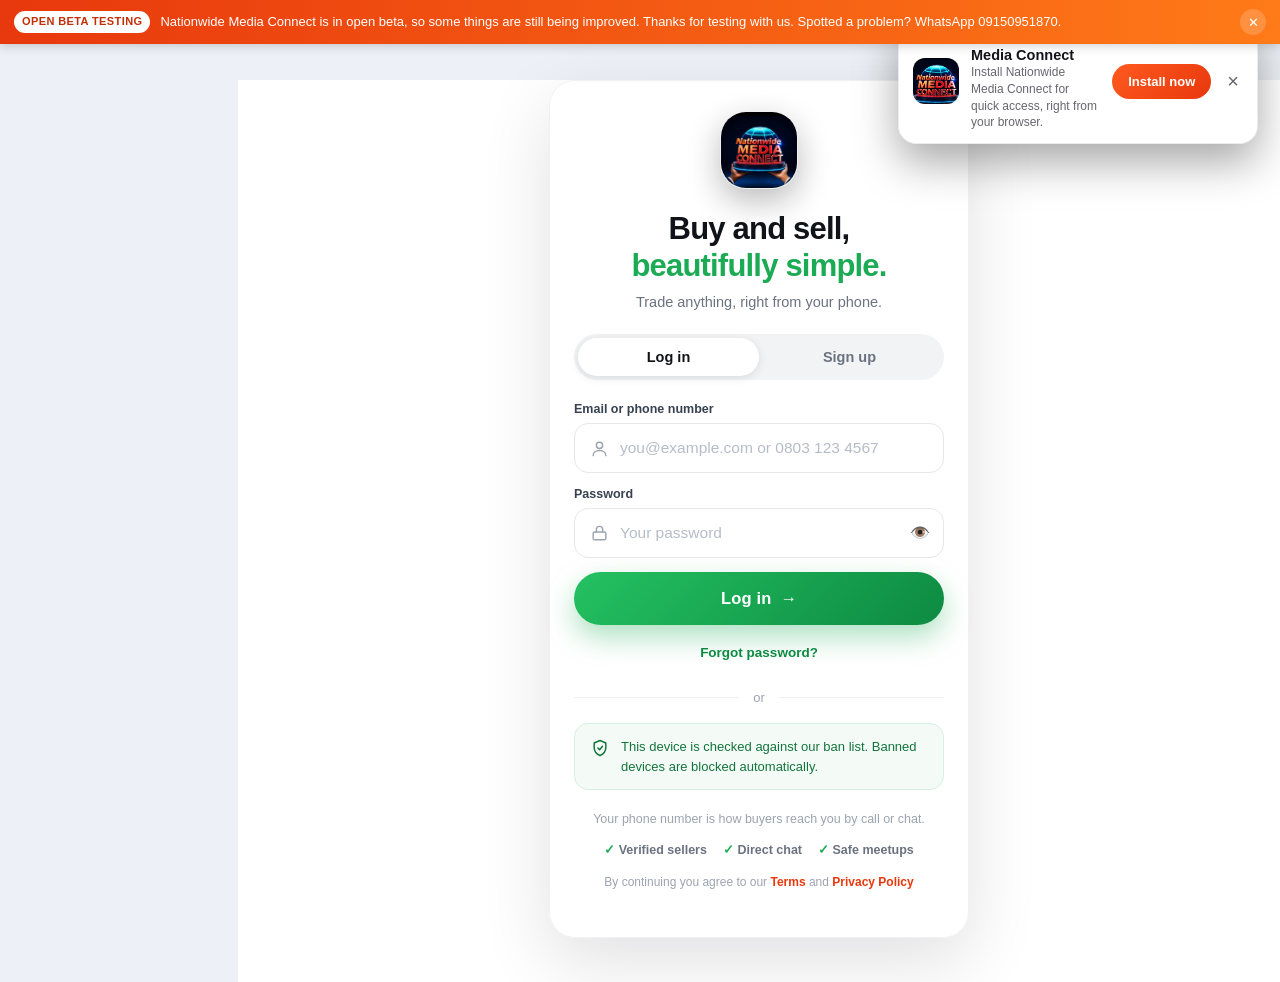
==== commit d93d2e74: "Oct 20-23 wave: Promote plan + WhatsApp link previews, manual transfer payments (Paystack paused), b" ====
--- a/index.html
+++ b/index.html
@@ -44,11 +44,14 @@
   if (_mc) { _mc.setAttribute("content", _t === "dark" ? "#0d0d0f" : "#ffffff"); }
 } catch (e) { document.documentElement.setAttribute("data-theme", "dark"); }
 </script>
-<link rel="stylesheet" href="styles.css?v=20261014ad">
-<link rel="stylesheet" href="uxfix.css?v=20261019g" />
-<link rel="stylesheet" href="navfeel.css?v=20261019a">
+<link rel="stylesheet" href="styles.css?v=20261020b">
+<link rel="stylesheet" href="uxfix.css?v=20261020b" />
+<link rel="stylesheet" href="navfeel.css?v=20261020k">
 <link rel="stylesheet" href="statusx.css?v=20261019c">
-<link rel="stylesheet" href="shopx.css?v=20261019e">
+<link rel="stylesheet" href="shopx.css?v=20261020g">
+<link rel="stylesheet" href="paymanual.css?v=20261023a">
+<link rel="stylesheet" href="bannerads.css?v=20261023b">
+<link rel="stylesheet" href="helpvideos.css?v=20261023c">
 <style id="nm-feature-css">
 /* Reports + Notifications feature styles (2026-10-16) */
 #nm-report-sheet.on{display:flex}
@@ -636,17 +639,17 @@
 <div id="fs-root"></div>
 <div id="status-root"></div>
 <script src="config.js?v=20261009c"></script>
-<script src="supabase/client.js?v=20261019h"></script>
-<script src="app.js?v=20261019f"></script>
+<script src="supabase/client.js?v=20261020a"></script>
+<script src="app.js?v=20261020b"></script>
 <script src="updates.js?v=20261016z"></script>
 <script src="extras.js?v=20261018g"></script>
 <script src="extras2.js?v=20261019a"></script>
 <script src="feedback.js?v=20261016a"></script>
 <script src="lga.js?v=20261019d"></script>
-<script src="refer.js?v=20261018g"></script>
+<script src="refer.js?v=20261020a"></script>
 <script src="banner-submit.js?v=20261018g"></script>
 <script>!function(){"use strict";function e(e){return document.querySelector(e)}function t(e){return String(null==e?"":e).replace(/[&<>"']/g,function(e){return{"&":"&amp;","<":"&lt;",">":"&gt;",'"':"&quot;","'":"&#39;"}[e]})}function n(e){window.NM_toast?window.NM_toast(e):alert(e)}function r(e,t){try{localStorage.setItem(e,JSON.stringify(t))}catch(e){}}function a(){try{var e=JSON.parse(localStorage.getItem("nc2_cached_user")||"null");return e&&(e.id||e.user_id)||null}catch(e){return null}}function i(){return window.NM_threadConvo||null}function c(e){if(!e)return{id:null,name:"Chat",phone:"",avatar:""};var t=a(),n=t&&e.buyerId&&String(t)===String(e.buyerId),r=t&&e.sellerId&&String(t)===String(e.sellerId);return{id:(n?e.sellerId:r?e.buyerId:e.sellerId||e.buyerId)||null,name:e.otherName||(n?e.sellerName||"Seller":e.buyerName||"Buyer")||"Chat",phone:n?e.sellerPhone||"":r?e.buyerPhone||"":e.sellerPhone||e.buyerPhone||"",avatar:e.otherAvatar||"",tier:null}}window.NM_msgBody=function(e,n){if("string"==typeof e&&0===e.indexOf("[img]")){var r=e.slice(5).trim();return r?'<img class="msg-img" src="'+t(r)+'" alt="Photo" loading="lazy" data-full="'+t(r)+'">':t("[image]")}return t(n?String(e).replace("[AVAILABILITY PING] ",""):e)},window.NM_previewText=function(e){return"string"==typeof e&&0===e.indexOf("[img]")?"Photo":t(e)};var o=window.NM_setupThread;function s(e,t,n){return new Promise(function(r,a){if(e.size<=409600)r(e);else{var i=URL.createObjectURL(e),c=new Image;c.onload=function(){URL.revokeObjectURL(i);try{var e=Math.min(1,t/Math.max(c.width,c.height)),o=Math.max(1,Math.round(c.width*e)),s=Math.max(1,Math.round(c.height*e)),d=document.createElement("canvas");d.width=o,d.height=s,d.getContext("2d").drawImage(c,0,0,o,s),d.toBlob(function(e){e?r(e):a(new Error("compress failed"))},"image/jpeg",n)}catch(e){a(e)}},c.onerror=function(){URL.revokeObjectURL(i),a(new Error("bad image"))},c.src=i}})}function d(e,t){var n=window.NM_DB;if(!n||!n.client)return Promise.reject(new Error("No connection"));var r="chat/"+e+"/"+Date.now()+".jpg";return n.client.storage.from("product-images").upload(r,t,{contentType:"image/jpeg",upsert:!0}).then(function(e){if(e.error)throw e.error;return n.client.storage.from("product-images").getPublicUrl(r).data.publicUrl})}window.NM_setupThread=function(e,t,n){window.NM_threadConvo=e||null;try{_()}catch(e){}if(o)return o.apply(this,arguments)};var l={};function u(r,a,i,c){!function(n,r){var a=e("#thread-msgs");if(a){var i=document.createElement("div");i.className="msg me msg-pending",i.id="pend-"+n,i.innerHTML='<span class="pend-wrap"><img class="msg-img" src="'+t(r)+'" alt="Sending..."><span class="pend-spin"></span></span><span class="msg-time">sending…</span>',a.appendChild(i),a.scrollTop=a.scrollHeight}}(i,c),d(r,a).then(function(e){return window.NM_DB.sendMessage(r,"[img]"+e)}).then(function(){var e=document.getElementById("pend-"+i);e&&e.remove(),n("Photo sent")}).catch(function(e){!function(e,t,n){var r=document.getElementById("pend-"+e);if(r){l[e]={convoId:t,blob:n},r.classList.add("msg-failed");var a=r.querySelector(".msg-time");a&&(a.innerHTML='failed · <button class="retry-link" data-retry="'+e+'">retry</button>');var i=r.querySelector(".pend-spin");i&&i.remove()}}(i,r,a),n("Photo failed to send")})}function g(e){if(e)if(0===e.type.indexOf("image/")){var t=i();if(t&&t.id){var r="u"+Date.now(),a=URL.createObjectURL(e);s(e,1280,.8).then(function(e){u(t.id,e,r,a)}).catch(function(){n("Could not read that image"),URL.revokeObjectURL(a)})}else n("Open a chat first")}else n("Please pick an image")}function h(){var t=e("#thread-attach"),n=e("#thread-camera"),r=e("#chat-file"),a=e("#chat-camera-input");if(t&&r&&!t._wired){t._wired=!0,t.addEventListener("click",function(){r.click()}),n&&a&&!n._wired&&(n._wired=!0,n.addEventListener("click",function(){a.click()})),r.addEventListener("change",function(){g(r.files[0]),r.value=""}),a&&a.addEventListener("change",function(){g(a.files[0]),a.value=""}),document.addEventListener("click",function(e){var t=e.target.closest?e.target.closest("[data-retry]"):null;if(t){var n=t.getAttribute("data-retry"),r=l[n];if(r){delete l[n];var a=document.getElementById("pend-"+n);a&&a.remove();var i="u"+Date.now();u(r.convoId,r.blob,i,URL.createObjectURL(r.blob))}}});var i=e("#thread-msgs");i&&!i._imgwired&&(i._imgwired=!0,i.addEventListener("click",function(t){var n=t.target.closest?t.target.closest(".msg-img"):null;n&&function(t){var n=e("#chat-img-viewer"),r=e("#chat-img-full");if(!n||!r)return;r.src=t,n.hidden=!1,document.body.style.overflow="hidden"}(n.getAttribute("data-full")||n.src)}))}}function f(){var t=e("#chat-img-viewer");t&&(t.hidden=!0),document.body.style.overflow=""}function m(){var t=e("#thread-menu-pop");t&&(t.hidden=!0)}function p(){!function(){var r=e("#thread-menu-pop");if(!r||r._built)return;r._built=!0;var a=k(c(i()).id);r.innerHTML='<button data-act="contact"><span class="mi"><svg viewBox="0 0 24 24" width="18" height="18" fill="currentColor" aria-hidden="true"><path d="M12 12c2.21 0 4-1.79 4-4s-1.79-4-4-4-4 1.79-4 4 1.79 4 4 4zm0 2c-2.67 0-8 1.34-8 4v2h16v-2c0-2.66-5.33-4-8-4z"/></svg></span>View contact</button><button data-act="theme"><span class="mi"><svg viewBox="0 0 24 24" width="18" height="18" fill="currentColor" aria-hidden="true"><path d="M12 3c-4.97 0-9 4.03-9 9s4.03 9 9 9c.83 0 1.5-.67 1.5-1.5 0-.39-.15-.74-.39-1.01-.23-.26-.38-.61-.38-.99 0-.83.67-1.5 1.5-1.5H16c2.76 0 5-2.24 5-5 0-4.42-4.03-8-9-8z"/></svg></span>Chat theme</button><button data-act="report"><span class="mi"><svg viewBox="0 0 24 24" width="18" height="18" fill="currentColor" aria-hidden="true"><path d="M14.4 6L14 4H5v17h2v-7h5.6l.4 2h7V6z"/></svg></span>Report user</button><button data-act="block"><span class="mi"><svg viewBox="0 0 24 24" width="18" height="18" fill="currentColor" aria-hidden="true"><path d="M12 2C6.48 2 2 6.48 2 12s4.48 10 10 10 10-4.48 10-10S17.52 2 12 2zm5 11H7v-2h10v2z"/></svg></span>'+(a?"Unblock user":"Block user")+'</button><button data-act="clear"><span class="mi"><svg viewBox="0 0 24 24" width="18" height="18" fill="currentColor" aria-hidden="true"><path d="M6 19c0 1.1.9 2 2 2h8c1.1 0 2-.9 2-2V7H6v12zM19 4h-3.5l-1-1h-5l-1 1H5v2h14V4z"/></svg></span>Clear chat</button>',r.addEventListener("click",function(r){var a=r.target.closest?r.target.closest("[data-act]"):null;a&&(m(),function(r){var a=i(),o=c(a);"contact"===r?function(n){var r=e("#contact-sheet"),a=e("#contact-body");if(!r||!a)return;var i=n.avatar?'<img src="'+t(n.avatar)+'" alt="">':'<span class="c-av-fb">'+t(String(n.name||"C").trim().charAt(0).toUpperCase())+"</span>";a.innerHTML='<div class="c-top"><span class="c-av">'+i+'</span><div><div class="c-name">'+t(n.name)+'</div><div class="c-sub">'+(n.phone?t(n.phone):"No phone shared")+"</div></div></div>"+(n.phone?'<a class="c-call" href="tel:'+t(n.phone.replace(/[^0-9+]/g,""))+'"><svg viewBox="0 0 24 24" width="16" height="16" fill="currentColor" aria-hidden="true"><path d="M6.62 10.79c1.44 2.83 3.76 5.14 6.59 6.59l2.2-2.2c.27-.27.67-.36 1.02-.24 1.12.37 2.33.57 3.57.57.55 0 1 .45 1 1V20c0 .55-.45 1-1 1-9.39 0-17-7.61-17-17 0-.55.45-1 1-1h3.5c.55 0 1 .45 1 1 0 1.25.2 2.45.57 3.57.11.35.03.74-.25 1.02l-2.2 2.2z"/></svg> Call '+t(n.name.split(" ")[0])+"</a>":"")+'<div class="c-note">Chats on Nationwide Media Connect are peer to peer. Meet in a public place and check the item before you pay.</div>',r.hidden=!1}(o):"theme"===r?E():"report"===r?function(){var r=e("#report-sheet"),a=e("#report-reasons");if(!r||!a)return;a.innerHTML=w.map(function(e){return'<button data-reason="'+t(e)+'">'+t(e)+"</button>"}).join(""),r.hidden=!1,a._wired||(a._wired=!0,a.addEventListener("click",function(e){var t=e.target.closest?e.target.closest("[data-reason]"):null;if(t){var a=t.getAttribute("data-reason"),o=i(),s=o&&o.productId;r.hidden=!0;var d=window.NM_DB;(s&&d.fileReport?d.fileReport(s,"user:"+a+" (reported user "+(c(o).id||"?")+")"):Promise.resolve()).then(function(){n("Report sent. Thanks.")}).catch(function(){n("Report saved.")})}}))}():"block"===r?y(o):"clear"===r&&function(t){if(!t)return;if(!confirm("Clear all messages in this chat? (They stay on the other person's phone.)"))return;var r=e("#thread-msgs");r&&(r.innerHTML='<div class="msg sys">Chat cleared</div>');n("Chat cleared")}(a)}(a.getAttribute("data-act")))})}();var r=e("#thread-menu-pop");r&&(r.hidden=!r.hidden)}function v(){var t=e("#thread-menu-pop");t&&(t._built=!1)}var w=["Spam","Fraud or scam","Inappropriate content","Fake listing","Other"];function b(){return function(e,t){try{var n=localStorage.getItem(e);return n?JSON.parse(n):t}catch(e){return t}}("nc2_blocked",[])}function k(e){return!!e&&b().indexOf(String(e))>=0}function y(e){if(e.id){var t=b(),a=t.indexOf(String(e.id));if(a>=0)t.splice(a,1),r("nc2_blocked",t),v(),_(),n("Unblocked "+e.name);else{if(!confirm("Block "+e.name+"? You will no longer see their chats."))return;t.push(String(e.id)),r("nc2_blocked",t),v(),_(),n("Blocked "+e.name)}}else n("Cannot block this chat")}function _(){var t=i();if(t){var n=c(t),r=e("#thread-blocked"),a=e("#thread-form"),o=k(n.id);if(r){r.hidden=!o;var s=r.querySelector(".tb-name");s&&(s.textContent=n.name)}a&&(a.style.display=o?"none":"");var d=e("#quick-replies");d&&(d.style.display=o?"none":"")}}var I=[{id:"wa-dark",name:"Orange dark",css:{backgroundColor:"#0b141a",backgroundImage:"url(\"data:image/svg+xml,%3Csvg xmlns='http://www.w3.org/2000/svg' width='240' height='240' viewBox='0 0 240 240'%3E%3Cg fill='none' stroke='%23ffffff' stroke-width='1.8' stroke-linecap='round' stroke-linejoin='round' opacity='0.10'%3E%3Cg transform=%22translate(28 18) scale(1.05)%22%3E%3Cpath d=%22M5 11l1.5-4.5A2 2 0 0 1 8.4 5h7.2a2 2 0 0 1 1.9 1.5L19 11%22/%3E%3Crect x=%223.5%22 y=%2211%22 width=%2217%22 height=%225.5%22 rx=%221.5%22/%3E%3Ccircle cx=%227.5%22 cy=%2216.5%22 r=%221.8%22/%3E%3Ccircle cx=%2216.5%22 cy=%2216.5%22 r=%221.8%22/%3E%3Cpath d=%22M9.3 16.5h5.4%22/%3E%3C/g%3E%3Cg transform=%22translate(148 36) scale(0.95)%22%3E%3Crect x=%227%22 y=%222.5%22 width=%2210%22 height=%2219%22 rx=%222.5%22/%3E%3Cpath d=%22M10.5 5h3%22/%3E%3Ccircle cx=%2212%22 cy=%2218.5%22 r=%221%22 fill=%22%23fff%22 stroke=%22none%22/%3E%3C/g%3E%3Cg transform=%22translate(66 108) scale(1.1)%22%3E%3Cpath d=%22M9 3.5L4 6l2 4 2-1v11.5h8V9l2 1 2-4-5-2.5a3 3 0 0 1-6 0z%22/%3E%3Cpath d=%22M9 12h6%22/%3E%3C/g%3E%3Cg transform=%22translate(176 128) scale(1.0)%22%3E%3Cpath d=%22M4 16.5a8 8 0 0 1 16 0%22/%3E%3Cpath d=%22M2.5 19.5h19%22/%3E%3Cpath d=%22M12 8.5v-1%22/%3E%3Ccircle cx=%2212%22 cy=%225.8%22 r=%221%22/%3E%3C/g%3E%3Cg transform=%22translate(18 182) scale(0.95)%22%3E%3Cpath d=%22M12 21v-7%22/%3E%3Cpath d=%22M12 13c0-3.5-2.8-5.5-7-5.5 0 4 2.3 6.5 7 5.5z%22/%3E%3Cpath d=%22M12 10c0-3.2 2.3-5 6.5-5 0 3.8-2.3 6-6.5 5z%22/%3E%3Cpath d=%22M5 21h14%22/%3E%3C/g%3E%3Cg transform=%22translate(116 192) scale(1.05)%22%3E%3Crect x=%223%22 y=%224.5%22 width=%2218%22 height=%2212%22 rx=%222%22/%3E%3Cpath d=%22M9 20.5h6M12 16.5v4%22/%3E%3C/g%3E%3C/g%3E%3C/svg%3E\")"},sw:"#0b141a"},{id:"forest",name:"Deep green",css:{backgroundColor:"#0d2818",backgroundImage:"none"},sw:"#0d2818"},{id:"navy",name:"Midnight navy",css:{backgroundColor:"#101a30",backgroundImage:"none"},sw:"#101a30"},{id:"charcoal",name:"Charcoal",css:{backgroundColor:"#1c1c1e",backgroundImage:"none"},sw:"#1c1c1e"},{id:"plum",name:"Dark plum",css:{backgroundColor:"#2a1630",backgroundImage:"none"},sw:"#2a1630"},{id:"ember",name:"Ember",css:{backgroundColor:"#2b1408",backgroundImage:"none"},sw:"#2b1408"},{id:"wa-light",name:"Orange light",css:{backgroundColor:"#e5ddd5",backgroundImage:"url(\"data:image/svg+xml,%3Csvg xmlns='http://www.w3.org/2000/svg' width='120' height='120' viewBox='0 0 120 120'%3E%3Cg fill='%23d1c4b5' fill-opacity='0.4'%3E%3Ccircle cx='20' cy='20' r='1.5'/%3E%3Ccircle cx='80' cy='60' r='1.2'/%3E%3Ccircle cx='40' cy='100' r='1.5'/%3E%3Ccircle cx='100' cy='25' r='1'/%3E%3Ccircle cx='60' cy='80' r='1'/%3E%3C/g%3E%3C/svg%3E\")"},sw:"#e5ddd5"},{id:"sand",name:"Warm sand",css:{backgroundColor:"#e8dcc8",backgroundImage:"none"},sw:"#e8dcc8"}];function C(){try{return localStorage.getItem("nc2_chat_theme")||"wa-dark"}catch(e){return"wa-dark"}}function M(){var t=C(),n=I.filter(function(e){return e.id===t})[0]||I[0],r=e("#screen-thread");r&&(r.style.backgroundColor=n.css.backgroundColor,r.style.backgroundImage=n.css.backgroundImage,r.setAttribute("data-chat-theme",n.id),document.querySelectorAll(".theme-sw").forEach(function(e){e.classList.toggle("on",e.getAttribute("data-theme-id")===t)}))}function E(){var r=e("#theme-sheet"),a=e("#theme-grid");if(r&&a){var i=C();a.innerHTML=I.map(function(e){return'<button class="theme-sw'+(e.id===i?" on":"")+'" data-theme-id="'+e.id+'" style="background:'+e.sw+'" aria-label="'+t(e.name)+'"><span>'+t(e.name)+"</span></button>"}).join(""),r.hidden=!1,a._wired||(a._wired=!0,a.addEventListener("click",function(e){var t=e.target.closest?e.target.closest("[data-theme-id]"):null;if(t){try{localStorage.setItem("nc2_chat_theme",t.getAttribute("data-theme-id"))}catch(e){}M(),r.hidden=!0,n("Chat theme updated")}}))}}window.NM_applyChatTheme=M;var L='<svg class="tick tick-deliv" viewBox="0 0 20 16" width="18" height="15" fill="none" stroke="currentColor" stroke-width="1.8"><path d="M1.5 8.5l3.2 3.2L11.5 5"/><path d="M8.5 8.5l3.2 3.2L18.5 5"/></svg>';window.NM_tickFor=function(e){if(!e||!e.mine)return"";var t=e._tick||"";return"sending"===t?'<svg class="tick tick-sending" viewBox="0 0 16 16" width="14" height="14" fill="none" stroke="currentColor" stroke-width="1.6"><circle cx="8" cy="8" r="6.2"/><path d="M8 4.5V8l2.4 1.6"/></svg>':"sent"===t?'<svg class="tick tick-sent" viewBox="0 0 16 16" width="15" height="15" fill="none" stroke="currentColor" stroke-width="1.8"><path d="M3 8.5l3.2 3.2L13 5"/></svg>':"delivered"===t?L:"seen"===t?'<svg class="tick tick-seen" viewBox="0 0 20 16" width="18" height="15" fill="none" stroke="currentColor" stroke-width="1.8"><path d="M1.5 8.5l3.2 3.2L11.5 5"/><path d="M8.5 8.5l3.2 3.2L18.5 5"/></svg>':"failed"===t?'<svg class="tick tick-fail" viewBox="0 0 16 16" width="14" height="14" fill="none" stroke="currentColor" stroke-width="1.8"><circle cx="8" cy="8" r="6.5"/><path d="M8 5v3.2"/><circle cx="8" cy="11" r="0.9" fill="currentColor" stroke="none"/></svg>':L};var N={},S={};function x(){try{console.log.apply(console,["[NC-chat]"].concat([].slice.call(arguments)))}catch(e){}}function B(){var e=i();return e&&e.id||("undefined"!=typeof fe?fe:null)}function O(r,a,i){var c=B();if(!c)return n("Open a chat first"),null;var o="opt"+Date.now()+Math.random().toString(36).slice(2,7),s={localId:o,convoId:c,text:r,at:Date.now(),status:"sending",isImg:!!a,previewUrl:i||null};return N[o]=s,x("optimistic created",o,a?"[image]":r.slice(0,40)),function(n){try{var r=e("#thread-msgs");if(!r)return;var a=r.querySelector('[data-lid="'+n.localId+'"]');a&&a.remove();var i=document.createElement("div");i.className="msg me",i.setAttribute("data-lid",n.localId);var c=window.NM_msgBody?window.NM_msgBody(n.text,!1):t(n.text);i.innerHTML=c+'<span class="msg-time">'+function(e){try{var t=new Date(e),n=t.getHours(),r=t.getMinutes(),a=n>=12?"pm":"am";return(n=n%12||12)+":"+(r<10?"0":"")+r+" "+a}catch(e){return""}}(n.at)+'<span class="msg-tick tick-sending">'+window.NM_tickFor({mine:!0,_tick:n.status})+"</span></span>",r.appendChild(i),r.scrollTop=r.scrollHeight,x("optimistic bubble appended",n.localId)}catch(e){x("appendOptimisticBubble err",e.message)}}(s),s}function T(t,n,r){var a=N[t];if(a){a.status=n,r&&(a.errInfo=r),x("optimistic",t,"->",n,r||"");try{var i=e("#thread-msgs"),c=i&&i.querySelector('[data-lid="'+t+'"] .msg-tick');c&&(c.innerHTML=window.NM_tickFor({mine:!0,_tick:n}),c.className="msg-tick tick-"+n);var o=i&&i.querySelector('[data-lid="'+t+'"]');o&&(o.classList.toggle("msg-failed","failed"===n),"failed"===n&&a.errInfo&&(o.title="Tap to retry: "+a.errInfo))}catch(e){}}}function D(){var e=window.NM_DB;if(e&&e.getConversation&&!e.getConversation._optWrapped){var t=e.getConversation.bind(e),n=function(e){return t(e).then(function(t){if(!t||!t.messages)return t;try{var n=Date.now();Object.keys(N).forEach(function(r){var a=N[r];if(String(a.convoId)===String(e))if(n-a.at>12e4)delete N[r];else{var i=null;if(t.messages.forEach(function(e){if(!i&&(e.mine||e.from)){var t=e.text===a.text,n=Math.abs((e.at||0)-a.at)<2e4;t&&n&&(i=e)}}),i){var o=function(e,t){try{var n=S[String(e.id)],r=c(e).id;return!!(n&&r&&n[r]&&n[r]>=(t.at||0))}catch(e){return!1}}(t,i);i._tick=o?"seen":"delivered",x("optimistic confirmed on server",r,"->",i._tick),delete N[r]}}}),Object.keys(N).forEach(function(n){var r=N[n];String(r.convoId)===String(e)&&t.messages.push({mine:!0,text:r.text,at:r.at,localId:n,_tick:r.status})});var r=c(t).id,a=S[String(e)];t.messages.forEach(function(e){if(e.mine&&!e._tick){var t=!1;a&&r&&a[r]&&(t=a[r]>=(e.at||0)),e._tick=t?"seen":"delivered"}}),t.messages.sort(function(e,t){return(e.at||0)-(t.at||0)})}catch(e){x("wrapGetConversation err",e.message)}return t})};n._optWrapped=!0,e.getConversation=n,x("getConversation wrapped for optimistic UI")}}var U=null;function A(){!function(){var e=window.NM_DB;if(e&&e.sendMessage&&!e.sendMessage._optWrapped){U=e.sendMessage.bind(e);var t=function(e,t){var r="string"==typeof t&&0===t.indexOf("[img]"),a=null;return r||x("sendMessage wrapped: optimistic",(a=O(t,!1,null))?a.localId:"null"),U(e,t).then(function(e){return a&&(x("sendMessage ok",a.localId),T(a.localId,"sent")),e}).catch(function(e){throw a&&(x("sendMessage FAILED",a.localId,e&&e.message),T(a.localId,"failed",e&&e.message||"send failed"),n("Message not sent — tap to retry")),e})};t._optWrapped=!0,e.sendMessage=t,x("sendMessage wrapped for optimistic text")}}();var t=e("#thread-msgs");t&&!t._retryWired&&(t._retryWired=!0,t.addEventListener("click",function(t){var r=t.target.closest?t.target.closest("[data-lid]"):null;if(r){var a=r.getAttribute("data-lid"),i=N[a];i&&"failed"===i.status&&(i.isImg?(x("retrying image",a),i.retryBlob?(T(a,"sending"),R(i.convoId,i.retryBlob,i)):(n("Please pick the photo again"),function(t){if(N[t]){delete N[t],x("optimistic dropped",t);try{var n=e("#thread-msgs"),r=n&&n.querySelector('[data-lid="'+t+'"]');r&&r.remove()}catch(e){}}}(a))):(x("retrying text",a),T(a,"sending"),window.NM_DB.sendMessage(i.convoId,i.text).then(function(){T(a,"sent")}).catch(function(e){T(a,"failed",e&&e.message||"send failed")})))}})),x("optimistic submit wired")}function R(e,t,r){r.retryBlob=t,x("upload start",r.localId,"size=",t.size,"type=",t.type),T(r.localId,"sending"),d(e,t).then(function(t){return x("upload OK",r.localId,t.slice(0,60)+"..."),r.text="[img]"+t,x("sendMessage [img]",r.localId),window.NM_DB.sendMessage(e,"[img]"+t)}).then(function(){x("image message sent",r.localId),T(r.localId,"sent"),n("Photo sent")}).catch(function(e){var t=e&&e.message||String(e);x("IMAGE SEND FAILED",r.localId,t),T(r.localId,"failed",t),n("Photo failed: "+t.slice(0,80))})}function j(e){if(x("file picked:",e&&e.name,e&&e.type,e&&e.size),e){if(!function(e){if(e.type&&0===e.type.indexOf("image/"))return!0;var t=(e.name||"").toLowerCase();return/\.(jpe?g|png|gif|webp|heic|heif|bmp)$/.test(t)}(e))return n("Please pick an image file"),void x("rejected: not image");var t=B();if(!t)return n("Open a chat first"),void x("rejected: no convo");var r=URL.createObjectURL(e),a=O("[img]"+r,!0,r);a?(x("compress start",a.localId),s(e,1280,.8).then(function(e){x("compress OK",a.localId,"->",e.size,"bytes"),R(t,e,a)}).catch(function(r){x("compress FAILED",a.localId,r&&r.message),e.size<8388608?(x("fallback: uploading original",a.localId),R(t,e,a)):(T(a.localId,"failed","could not read image"),n("Could not read that image"))})):URL.revokeObjectURL(r)}}function P(){if(window.NM_setupThread&&!window.NM_setupThread._tickHooked){var e=window.NM_setupThread,t=function(t,n,r){window.NM_threadConvo=t||null;try{t&&t.id&&(a=t.id,(i=window.NM_DB)&&i.client&&i.client.from("read_receipts").select("user_id,last_read_at").eq("conversation_id",a).then(function(e){if(e.error)x("read_receipts fetch skipped:",e.error.message);else{var t={};(e.data||[]).forEach(function(e){t[e.user_id]=Date.parse(e.last_read_at)||0}),S[String(a)]=t,x("read receipts loaded for",a)}}).catch(function(e){x("read_receipts fetch err",e.message)}),setTimeout(function(){!function(e){var t=window.NM_DB;t&&t.client&&e&&t.client.auth.getUser().then(function(n){var r=n&&n.data&&n.data.user;r&&t.client.from("read_receipts").upsert({conversation_id:e,user_id:r.id,last_read_at:(new Date).toISOString()},{onConflict:"conversation_id,user_id"}).then(function(t){t.error?x("markThreadRead skipped:",t.error.message):x("marked thread read",e)}).catch(function(e){x("markThreadRead err",e.message)})}).catch(function(){})}(t.id)},1500))}catch(e){}var a,i;return e.apply(this,arguments)};t._tickHooked=!0,window.NM_setupThread=t,x("setupThread hooked for read receipts")}}function q(){D(),A(),function(){var t=e("#thread-attach"),n=e("#thread-camera"),r=e("#chat-file"),a=e("#chat-camera-input");if(t&&r){var i=function(e,t,n){if(e&&t){var r=e.cloneNode(!0);return e.parentNode.replaceChild(r,e),r.addEventListener("click",function(){x(n,"button tapped"),t.click()}),r}},c=r.cloneNode(!0);r.parentNode.replaceChild(c,r);var o=a?a.cloneNode(!0):null;a&&o&&a.parentNode.replaceChild(o,a),i(t,c,"attach"),n&&o&&i(n,o,"camera"),c.addEventListener("change",function(){x("file input change"),j(c.files[0]),c.value=""}),o&&o.addEventListener("change",function(){x("camera input change"),j(o.files[0]),o.value=""}),x("image buttons v2 wired")}else x("image buttons missing!")}(),P(),x("optimistic UI + ticks initialized")}function H(){q(),h(),function(){var t=e("#thread-menu");if(t&&!t._wired){t._wired=!0,t.addEventListener("click",function(e){e.stopPropagation(),p()}),document.addEventListener("click",function(t){var n=e("#thread-menu-pop");!n||n.hidden||t.target.closest&&(t.target.closest("#thread-menu-pop")||t.target.closest("#thread-menu"))||m()}),document.querySelectorAll("[data-close-sheet]").forEach(function(e){e.addEventListener("click",function(){var t=e.closest(".sheet-scrim");t&&(t.hidden=!0)})}),document.querySelectorAll(".sheet-scrim").forEach(function(e){e.addEventListener("click",function(t){t.target===e&&(e.hidden=!0)})});var n=e("#chat-img-x");n&&n.addEventListener("click",f);var r=e("#chat-img-viewer");r&&r.addEventListener("click",function(e){e.target===r&&f()});var a=e("#thread-unblock");a&&a.addEventListener("click",function(){y(c(i()))})}}(),function(){var e=window.NM_DB;if(e&&!e._blockWrapped){e._blockWrapped=!0;var t=e.listConversations.bind(e);e.listConversations=function(){return t.apply(null,arguments).then(function(e){var t=b();if(!t.length)return e;var n=a();return(e||[]).filter(function(e){var r=n&&e.buyerId&&String(n)===String(e.buyerId)?e.sellerId:n&&e.sellerId&&String(n)===String(e.sellerId)?e.buyerId:e.sellerId||e.buyerId;return t.indexOf(String(r))<0})})}}}(),function(){var t=document.querySelector("#screen-settings .settings-group");if(t&&!e("#set-chat-theme")){var n=document.createElement("div");n.className="settings-row",n.innerHTML='<span>Chat wallpaper</span><button class="mini-btn" id="set-chat-theme">Choose</button>',t.appendChild(n),e("#set-chat-theme").addEventListener("click",E)}}(),M()}"loading"===document.readyState?document.addEventListener("DOMContentLoaded",H):H()}();</script>
-<script src="premium.js?v=20261019a"></script>
+<script src="premium.js?v=20261023b"></script>
 <script>window.NM_setupThread=function(t,e,n){try{var c=document.getElementById("thread-call");if(c){var o=null;try{var r=JSON.parse(localStorage.getItem("nc2_cached_user")||"null");o=r&&(r.id||r.user_id)}catch(t){}var a="";if(t&&(a=o&&t.buyerId&&String(o)===String(t.buyerId)?t.sellerPhone||"":o&&t.sellerId&&String(o)===String(t.sellerId)?t.buyerPhone||"":t.sellerPhone||t.buyerPhone||""),a){var i=String(a).replace(/[^0-9+]/g,"");c.href="tel:"+i,c.hidden=!1}else c.hidden=!0}var d=document.getElementById("thread-name"),s=document.getElementById("thread-sub");d&&(d.textContent=e||"Chat"),s&&(s.hidden=!0);var xi=document.getElementById("thread-input"),xb=document.getElementById("thread-send");xb&&(xb.disabled=!xi||!xi.value.trim());var l=document.getElementById("thread-avatar"),u=document.getElementById("thread-avatar-fallback"),g=t&&t.otherAvatar;l&&(g?(l.src=g,l.hidden=!1,u&&(u.hidden=!0)):l.hidden=!0),u&&(g?u.hidden=!0:(u.textContent=String(e||"C").trim().charAt(0).toUpperCase(),u.hidden=!1));var m=document.getElementById("thread-product"),y=document.getElementById("thread-product-title"),h=document.getElementById("thread-product-price"),v=document.getElementById("thread-product-img"),p=t&&t.productTitle?String(t.productTitle).trim():"",f=t?n(t.productPrice):"";m&&(p||f?(m.hidden=!1,y&&(y.textContent=p||"Listing",y.style.display=p?"":"none"),h&&(h.textContent=f,h.style.display=f?"":"none"),v&&(v.style.display="none",t&&t.productId&&window.NM_DB&&window.NM_DB.getProduct&&window.NM_DB.getProduct(t.productId).then(function(t){var e=t&&t.images&&t.images[0];e&&v&&(v.src=e,v.style.display="")}).catch(function(){})),m.style.cursor="pointer",m.setAttribute("role","button"),m.setAttribute("tabindex","0"),m.onclick=function(){t&&t.productId&&window.NM_openProduct&&window.NM_openProduct(t.productId)},m.onkeydown=function(e){("Enter"===e.key||" "===e.key)&&(e.preventDefault(),m.onclick())}):m.hidden=!0)}catch(t){}},function(){var t=document.getElementById("sz-menu-btn"),e=document.getElementById("sz-drawer"),n=document.getElementById("sz-scrim");function c(t){e&&(e.hidden=!t),n&&(n.hidden=!t),document.body.classList.toggle("sz-lock",!!t)}t&&t.addEventListener("click",function(){c(!0)}),n&&n.addEventListener("click",function(){c(!1)}),document.addEventListener("click",function(t){t.target.closest(".drawer-link")&&c(!1)});var o=[{id:"vehicles",name:"Vehicles",icon:"assets/icons/vehicles.svg",bg:"#1f6feb"},{id:"phones",name:"Phones and Tablets",icon:"assets/icons/phones.svg",bg:"#7c3aed"},{id:"electronics",name:"Electronics",icon:"assets/icons/electronics.svg",bg:"#0891b2"},{id:"furniture",name:"Furniture",icon:"assets/icons/furniture.svg",bg:"#b45309"},{id:"fashion",name:"Fashion",icon:"assets/icons/fashion.svg",bg:"#db2777"},{id:"property",name:"Property",icon:"assets/icons/property.svg",bg:"#0d9488"},{id:"food",name:"Food, Drinks & Catering",icon:"assets/icons/food.svg",bg:"#ea580c"},{id:"agriculture",name:"Agriculture & Animals",icon:"assets/icons/agriculture.svg",bg:"#15803d"},{id:"health",name:"Health & Wellness",icon:"assets/icons/health.svg",bg:"#dc2626"},{id:"jobs",name:"Jobs & Careers",icon:"assets/icons/jobs.svg",bg:"#2563eb"},{id:"babies",name:"Babies & Kids",icon:"assets/icons/babies.svg",bg:"#f43f5e"},{id:"building",name:"Building & Construction",icon:"assets/icons/building.svg",bg:"#57534e"},{id:"arts",name:"Arts & Crafts",icon:"assets/icons/arts.svg",bg:"#9333ea"},{id:"spiritual",name:"Religion & Spiritual",icon:"assets/icons/spiritual.svg",bg:"#a16207"},{id:"services",name:"Services",icon:"assets/icons/services.svg",bg:"#4d7c0f"}];function r(t){return String(null==t?"":t).replace(/&/g,"&amp;").replace(/</g,"&lt;").replace(/>/g,"&gt;").replace(/"/g,"&quot;")}var a=null;function i(){var t=document.getElementById("sz-catrow");if(t){var e,n,c,i=(e=t.querySelector(".sz-cat.on"))?e.getAttribute("data-cat"):null,d=(n=[],c=document.getElementById("cat-list"),c&&c.querySelectorAll(".cat-row").forEach(function(t){var e=t.querySelector(".cat-ico"),c=e&&e.querySelector("img"),o=t.querySelector(".cat-name");n.push({id:t.getAttribute("data-cat"),name:o?o.textContent.trim():"",icon:c?c.getAttribute("src"):"",bg:e&&e.style.background||"#333"})}),n.length?n:o).map(function(t){return'<button class="sz-cat'+(t.id===i?" on":"")+'" data-cat="'+r(t.id)+'"><span class="sz-cat-ico">'+(t.icon?'<img src="'+r(t.icon)+'" alt="">':"")+'</span><span class="sz-cat-name">'+r(t.name)+"</span></button>"}).join("");d!==a&&(t.innerHTML=d,a=d)}}function d(t){var e=document.getElementById("sz-catrow");e&&e.querySelectorAll(".sz-cat").forEach(function(e){e.classList.toggle("on",e.getAttribute("data-cat")===t)})}document.addEventListener("click",function(t){var e=t.target.closest(".sz-cat");if(e)!function(t){if(t){try{if(window.NM_goCategoryNav)return window.NM_goCategoryNav(t),void d(t)}catch(t){}try{window.NM_goCategory&&window.NM_goCategory(t)}catch(t){}var e=document.querySelector('#bottomnav .nav-btn[data-go="category"]');e?e.click():window.NM_show&&window.NM_show("category"),d(t)}}(e.getAttribute("data-cat"));else{var n=t.target.closest("#cat-list .cat-row");n&&d(n.getAttribute("data-cat"))}});var s=document.getElementById("cat-list");s&&window.MutationObserver&&new MutationObserver(function(){i()}).observe(s,{childList:!0}),i(),setTimeout(i,2500)}();</script>
 <script>!function(){function t(){var t=window.NM_detailProduct,e=function(){try{var t=localStorage.getItem("nc2_cached_user");return t?JSON.parse(t):null}catch(t){return null}}(),n=document.getElementById("d-report");if(t&&e&&e.id&&n&&!document.getElementById("d-detail-del")&&t.sellerId===e.id){var d=document.createElement("button");d.id="d-detail-del",d.className="btn-ghost btn-danger",d.style.cssText="width:100%;margin-top:10px",d.textContent="Delete this listing",n.parentNode.insertBefore(d,n.nextSibling),d.addEventListener("click",function(){confirm("Delete this listing? This cannot be undone. Any active chats about it will be closed.")&&(d.disabled=!0,window.NM_DB.deleteProduct(t.id).then(function(){window.NM_toast&&window.NM_toast("Listing deleted."),window.NM_detailProduct=null,function(){if(window.NM_show){try{window.NM_show("me")}catch(e){}}}()}).catch(function(t){d.disabled=!1,window.NM_toast&&window.NM_toast(t&&t.message||"Could not delete.")}))})}}var e=document.getElementById("detail-body");e&&window.MutationObserver&&new MutationObserver(t).observe(e,{childList:!0,subtree:!0}),document.addEventListener("click",function(e){e.target&&e.target.closest&&e.target.closest("#screen-detail")&&setTimeout(t,300)})}();</script>
 <script>
@@ -773,8 +776,11 @@
 (function(){try{var q=new URLSearchParams(location.search).get("ref");var inp=document.getElementById("signup-ref");if(q&&inp){inp.value=q.toUpperCase();try{localStorage.setItem("nm_ref_pending",q.toUpperCase());}catch(e){}}if(inp){inp.addEventListener("input",function(){try{if(inp.value.trim()){localStorage.setItem("nm_ref_pending",inp.value.trim().toUpperCase());}else{localStorage.removeItem("nm_ref_pending");}}catch(e){}});var f=document.getElementById("form-signup");if(f){f.addEventListener("submit",function(){try{if(inp&&inp.value.trim()){localStorage.setItem("nm_ref_pending",inp.value.trim().toUpperCase());}}catch(e){}});}}}catch(e){}})();
 </script>
 <script src="uxfix.js?v=20261019h"></script>
-<script src="navfeel.js?v=20261019a"></script>
+<script src="navfeel.js?v=20261020i"></script>
 <script src="statusx.js?v=20261019f"></script>
-<script src="shopx.js?v=20261019f"></script>
+<script src="shopx.js?v=20261019g"></script>
+<script src="paymanual.js?v=20261023a"></script>
+<script src="bannerads.js?v=20261023b"></script>
+<script src="helpvideos.js?v=20261023c"></script>
 </body>
 </html>
--- a/styles.css
+++ b/styles.css
@@ -12,7 +12,7 @@
   --green: var(--color-secondary);
   --green-deep: var(--color-secondary-deep);
   --green-grad: linear-gradient(135deg, #24c161 0%, #0d8a42 100%);
-  --ease: cubic-bezier(.2, .7, .3, 1);
+  --ease: cubic-bezier(.32, .72, 0, 1);
   --spring: cubic-bezier(.2, .9, .3, 1.12);
   --r-lg: 20px;
   --r-md: 14px;
@@ -76,7 +76,7 @@
 #app { max-width: 480px; margin: 0 auto; background: var(--bg); min-height: 100vh; position: relative; overflow-x: clip; }
 .screen { display: none; padding-bottom: 104px; min-height: 100vh; }
 #screen-detail, #screen-seller { padding-bottom: 20px; }
-.screen.active { display: block; animation: screenIn .3s var(--ease); }
+.screen.active { display: block; animation: screenIn .38s var(--ease); }
 @keyframes screenIn { from { opacity: 0; transform: translateY(8px); } to { opacity: 1; transform: none; } }
 
 
@@ -326,7 +326,7 @@
 
 .sz-scrim {
   position: fixed; inset: 0; z-index: 90; background: var(--overlay);
-  animation: fadeIn .2s var(--ease);
+  animation: fadeIn .3s var(--ease);
 }
 .sz-scrim[hidden] { display: none; }
 @keyframes fadeIn { from { opacity: 0; } }
@@ -334,7 +334,7 @@
   position: fixed; top: 0; left: 0; bottom: 0; z-index: 95; width: 280px;
   background: var(--chrome); border-right: 1px solid var(--line-soft);
   padding: calc(18px + env(safe-area-inset-top)) 16px 18px;
-  animation: drawerIn .28s var(--spring); overflow-y: auto;
+  animation: drawerIn .42s var(--spring); overflow-y: auto;
   max-width: calc(100vw - 40px);
 }
 .sz-drawer[hidden] { display: none; }
@@ -499,9 +499,9 @@
   position: relative; background: var(--card); border-radius: 18px; overflow: hidden;
   box-shadow: var(--shadow-card); cursor: pointer;
   transition: transform .18s var(--ease);
-  animation: cardIn .45s var(--ease) backwards; animation-delay: calc(var(--i, 0) * 45ms);
-}
-.rise { animation: cardIn .45s var(--ease) backwards; animation-delay: calc(var(--i, 0) * 45ms); }
+  animation: cardIn .5s var(--ease) backwards; animation-delay: calc(var(--i, 0) * 45ms);
+}
+.rise { animation: cardIn .5s var(--ease) backwards; animation-delay: calc(var(--i, 0) * 45ms); }
 @keyframes cardIn { from { opacity: 0; transform: translateY(14px); } }
 .card:active { transform: scale(.97); }
 
--- a/uxfix.css
+++ b/uxfix.css
@@ -75,8 +75,9 @@
   #screen-me { max-width: 1180px !important; }
   /* D11: install prompt docks top-right as a slim card, never over the grid */
   #nm-inst { top: 18px !important; bottom: auto !important; right: 22px !important; left: auto !important; max-width: 360px !important; }
-  /* D12: Refer pill docks into the sidebar bottom instead of floating over listings */
-  #nm-refer-fab { right: auto !important; left: 14px !important; bottom: 16px !important; width: 210px; justify-content: center; border-radius: 14px !important; }
+  /* D12 (revised Oct 20): the sidebar-bottom dock rendered the pill covered;
+     dock bottom-right of the content area instead, pill shape kept */
+  #nm-refer-fab { right: 22px !important; left: auto !important; bottom: 22px !important; width: auto; justify-content: center; border-radius: 999px !important; }
   /* D28: two-pane chat (rail element injected by uxfix.js) */
   #screen-thread.nm-twopane { left: 546px !important; right: 0 !important; width: auto !important; max-width: none !important; margin: 0 !important; }
   .nm-thread-rail { position: fixed; top: 0; bottom: 0; left: 238px; width: 308px; background: var(--chrome);
@@ -106,7 +107,7 @@
 /* ---------- uxfix sheets (filters M6/M25, shared) ---------- */
 .ux-scrim { position: fixed; inset: 0; background: rgba(5, 8, 12, .55); z-index: 99990; display: flex; align-items: flex-end; justify-content: center; }
 .ux-sheet { background: var(--chrome); color: var(--ink); width: 100%; max-width: 560px; max-height: 86dvh; overflow-y: auto;
-  border-radius: 20px 20px 0 0; padding: 10px 18px calc(18px + env(safe-area-inset-bottom)); animation: sheetUp .25s ease; }
+  border-radius: 20px 20px 0 0; padding: 10px 18px calc(18px + env(safe-area-inset-bottom)); animation: sheetUp .45s cubic-bezier(.32,.72,0,1); }
 @media (min-width: 1024px) { .ux-scrim { align-items: center; padding: 24px; } .ux-sheet { border-radius: 20px; } }
 .ux-sheet h3 { margin: 6px 0 2px; font-size: 17px; font-weight: 800; }
 .ux-sheet .ux-sub { margin: 0 0 12px; font-size: 13px; color: var(--muted); }
--- a/navfeel.css
+++ b/navfeel.css
@@ -2,22 +2,22 @@
 
 /* Loadbar */
 #nv-bar{position:fixed;top:0;left:0;height:2.5px;width:0;background:linear-gradient(90deg,#f60,#ffb37a);z-index:99999;opacity:0;pointer-events:none;border-radius:0 3px 3px 0}
-#nv-bar.nv-run{opacity:1;width:74%;transition:width .4s cubic-bezier(.2,.7,.3,1)}
-#nv-bar.nv-done{width:100%;opacity:0;transition:width .14s ease,opacity .35s ease .06s}
+#nv-bar.nv-run{opacity:1;width:74%;transition:width .55s cubic-bezier(.32,.72,0,1)}
+#nv-bar.nv-done{width:100%;opacity:0;transition:width .18s ease,opacity .45s ease .08s}
 
 /* Screen arrival */
-.screen.nv-enter{animation:nvPageIn .26s ease both}
+.screen.nv-enter{animation:nvPageIn .38s cubic-bezier(.32,.72,0,1) both}
 @keyframes nvPageIn{from{opacity:.35;transform:translateY(5px)}to{opacity:1;transform:none}}
 
 /* Cards cascade in as they land */
-#home-grid>*,#cat-grid>*{animation:nvCardIn .38s cubic-bezier(.2,.7,.3,1) both}
-#home-grid>*:nth-child(2),#cat-grid>*:nth-child(2){animation-delay:.04s}
-#home-grid>*:nth-child(3),#cat-grid>*:nth-child(3){animation-delay:.08s}
-#home-grid>*:nth-child(4),#cat-grid>*:nth-child(4){animation-delay:.12s}
-#home-grid>*:nth-child(5),#cat-grid>*:nth-child(5){animation-delay:.16s}
-#home-grid>*:nth-child(6),#cat-grid>*:nth-child(6){animation-delay:.20s}
-#home-grid>*:nth-child(7),#cat-grid>*:nth-child(7){animation-delay:.24s}
-#home-grid>*:nth-child(8),#cat-grid>*:nth-child(8){animation-delay:.28s}
+#home-grid>*,#cat-grid>*{animation:nvCardIn .42s cubic-bezier(.32,.72,0,1) both}
+#home-grid>*:nth-child(2),#cat-grid>*:nth-child(2){animation-delay:.03s}
+#home-grid>*:nth-child(3),#cat-grid>*:nth-child(3){animation-delay:.06s}
+#home-grid>*:nth-child(4),#cat-grid>*:nth-child(4){animation-delay:.09s}
+#home-grid>*:nth-child(5),#cat-grid>*:nth-child(5){animation-delay:.12s}
+#home-grid>*:nth-child(6),#cat-grid>*:nth-child(6){animation-delay:.15s}
+#home-grid>*:nth-child(7),#cat-grid>*:nth-child(7){animation-delay:.18s}
+#home-grid>*:nth-child(8),#cat-grid>*:nth-child(8){animation-delay:.21s}
 @keyframes nvCardIn{from{opacity:0;transform:translateY(10px)}to{opacity:1;transform:none}}
 
 /* Skeleton placeholders */
@@ -41,6 +41,35 @@
 #home-grid,#cat-grid{gap:13px}
 
 @media (prefers-reduced-motion: reduce){
-  .screen.nv-enter,#home-grid>*,#cat-grid>*{animation:none!important}
+  .screen.nv-enter,#home-grid>*,#cat-grid>*,.nv-drop,.nv-drop>*,.nv-drop>*>*,#upd-grid>*,#notifs-body>*,.nv-blk{animation:none!important}
   #nv-bar{transition:none!important}
+  button,[role="button"],.btn-primary,.btn-secondary,.chip,.mini-btn,.pill,.sort-pill,.link-btn,.nav-btn,.shx-act,.card,.cat-row,.convo,.chat-cta,.nv-pressing{transform:none!important;transition:none!important;filter:none!important}
 }
+.nv-promo{position:absolute;top:8px;left:8px;background:#f60;color:#fff;font-size:10px;font-weight:800;letter-spacing:.5px;padding:3px 7px;border-radius:6px;z-index:3;box-shadow:0 2px 8px rgba(255,102,0,.45)}
+.card-photo:has(.nv-promo) .nv-new{top:36px}
+
+/* drop-in panels with cascading items (the category-directory feel, everywhere) */
+.nv-drop{animation:nvDropIn .5s cubic-bezier(.32,.72,0,1) both}
+@keyframes nvDropIn{from{opacity:0;translate:0 -16px;scale:.98}to{opacity:1;translate:0 0;scale:1}}
+.nv-drop>*,.nv-drop>*>*,#upd-grid>*,#notifs-body>*{animation:nvItemIn .55s cubic-bezier(.32,.72,0,1) backwards}
+.nv-drop>*:nth-child(2),.nv-drop>*>*:nth-child(2),#upd-grid>*:nth-child(2),#notifs-body>*:nth-child(2){animation-delay:.085s}
+.nv-drop>*:nth-child(3),.nv-drop>*>*:nth-child(3),#upd-grid>*:nth-child(3),#notifs-body>*:nth-child(3){animation-delay:.17s}
+.nv-drop>*:nth-child(4),.nv-drop>*>*:nth-child(4),#upd-grid>*:nth-child(4),#notifs-body>*:nth-child(4){animation-delay:.255s}
+.nv-drop>*:nth-child(5),.nv-drop>*>*:nth-child(5),#upd-grid>*:nth-child(5),#notifs-body>*:nth-child(5){animation-delay:.34s}
+.nv-drop>*:nth-child(6),.nv-drop>*>*:nth-child(6),#upd-grid>*:nth-child(6),#notifs-body>*:nth-child(6){animation-delay:.425s}
+.nv-drop>*:nth-child(7),.nv-drop>*>*:nth-child(7),#upd-grid>*:nth-child(7),#notifs-body>*:nth-child(7){animation-delay:.51s}
+.nv-drop>*:nth-child(8),.nv-drop>*>*:nth-child(8),#upd-grid>*:nth-child(8),#notifs-body>*:nth-child(8){animation-delay:.595s}
+.nv-drop>*:nth-child(n+9),.nv-drop>*>*:nth-child(n+9),#upd-grid>*:nth-child(n+9),#notifs-body>*:nth-child(n+9){animation-delay:.68s}
+@keyframes nvItemIn{from{opacity:0;translate:0 14px;scale:.96}55%{opacity:1;translate:0 -2px;scale:1.005}to{opacity:1;translate:0 0;scale:1}}
+
+/* press response on every button and bar */
+button,[role="button"],.btn-primary,.btn-secondary,.chip,.mini-btn,.pill,.sort-pill,.link-btn,.nav-btn,.shx-act,.card,.cat-row,.convo,.chat-cta{transition:transform .16s ease-out,background-color .15s ease,color .15s ease,border-color .15s ease}
+button:active,[role="button"]:active,.btn-primary:active,.btn-secondary:active,.chip:active,.mini-btn:active,.pill:active,.sort-pill:active,.link-btn:active,.nav-btn:active,.shx-act:active{transform:scale(.92)}
+.card:active,.cat-row:active,.convo:active,.chat-cta:active{transform:scale(.965)}
+
+/* whole-screen drop-list cascade on entry */
+.nv-blk{animation:nvItemIn .38s cubic-bezier(.32,.72,0,1) both}
+
+/* guaranteed press response (class-driven) */
+.nv-pressing{transform:scale(.9)!important;filter:brightness(.93)!important}
+.card.nv-pressing,.cat-row.nv-pressing,.convo.nv-pressing,.chat-cta.nv-pressing{transform:scale(.955)!important}
--- a/shopx.css
+++ b/shopx.css
@@ -76,3 +76,13 @@
 .shx-oc-btn:active{transform:scale(.97)}
 .shx-oc-primary{background:#f60!important;color:#fff!important;border-color:transparent!important}
 .shx-oc-btn[disabled]{opacity:.55}
+.shx-oc-promo{display:block;width:100%;margin-top:10px;padding:11px;border-radius:10px;border:1.5px dashed #f60;background:transparent;color:#f60;font-weight:800;font-size:13.5px;cursor:pointer;font-family:inherit}
+.shx-oc-promo:active{transform:scale(.98)}
+.shx-oc-promo.on{border-style:solid;background:#f60;color:#fff}
+.shx-promo-tx{font-size:13.5px;line-height:1.55;margin:4px 2px 12px}
+.shx-ghost{background:transparent!important;border:1px solid rgba(0,0,0,.15)!important;color:inherit!important}
+
+/* Chat / Call: equal halves, edge to edge (Ibrahim, Oct 20) */
+.chat-cta{padding-left:10px;padding-right:10px}
+.chat-cta .cta-row{display:flex;gap:8px}
+.chat-cta .cta-row>*{flex:1 1 0!important;min-width:0;justify-content:center;text-align:center}
--- a/paymanual.css
+++ b/paymanual.css
@@ -0,0 +1,48 @@
+/* Nationwide Media Connect — manual transfer sheet + Open Beta bar (paymanual.js) */
+#nm-beta-bar{position:sticky;top:0;z-index:99990;display:flex;align-items:center;gap:10px;padding:9px 14px;background:linear-gradient(90deg,#e8380d,#ff7a18);color:#fff;font-size:13px;line-height:1.45;box-shadow:0 2px 10px rgba(0,0,0,.18)}
+#nm-beta-bar .pm-beta-tag{flex:0 0 auto;background:#fff;color:#c22e06;font-weight:800;font-size:11px;letter-spacing:.4px;text-transform:uppercase;padding:3px 8px;border-radius:999px}
+#nm-beta-bar .pm-beta-txt{flex:1 1 auto}
+#nm-beta-bar .pm-beta-x{flex:0 0 auto;background:rgba(255,255,255,.18);border:0;color:#fff;width:26px;height:26px;border-radius:50%;cursor:pointer;font-size:13px}
+.pm-scrim{position:fixed;inset:0;z-index:100005;background:rgba(10,12,16,.66);display:flex;align-items:flex-end;justify-content:center}
+.pm-sheet{background:var(--card,#fff);color:var(--card-ink,#141414);width:100%;max-width:520px;max-height:92dvh;overflow-y:auto;border-radius:22px 22px 0 0;padding:20px 20px calc(18px + env(safe-area-inset-bottom));box-shadow:0 -12px 40px rgba(0,0,0,.3)}
+@media(min-width:760px){.pm-scrim{align-items:center}.pm-sheet{border-radius:22px}}
+.pm-head{display:flex;justify-content:space-between;align-items:flex-start;margin-bottom:14px}
+.pm-kicker{font-size:11px;font-weight:800;letter-spacing:1.2px;text-transform:uppercase;color:#e8380d}
+.pm-head h3{margin:3px 0 0;font-size:21px}
+.pm-x{background:var(--chip,#f1f1f4);border:0;width:34px;height:34px;border-radius:50%;font-size:15px;cursor:pointer;color:inherit}
+.pm-plan{display:flex;justify-content:space-between;gap:12px;background:linear-gradient(135deg,#fff4ec,#ffe9dc);border:1px solid #ffd9c2;border-radius:16px;padding:14px 16px;margin-bottom:14px}
+.pm-plan-name{font-weight:800;font-size:16px}
+.pm-plan-blurb{font-size:13px;color:#6b5a4e;margin-top:3px;line-height:1.45}
+.pm-plan-price{font-size:20px;font-weight:900;color:#c22e06;white-space:nowrap}
+.pm-steps{display:grid;gap:8px;margin-bottom:14px}
+.pm-steps>div{display:flex;gap:10px;align-items:flex-start;font-size:14px;line-height:1.45}
+.pm-steps b{flex:0 0 auto;width:22px;height:22px;border-radius:50%;background:#141414;color:#fff;font-size:12px;display:flex;align-items:center;justify-content:center;margin-top:1px}
+.pm-acct{border:1.5px dashed #d8d2cc;border-radius:16px;padding:12px 16px;margin-bottom:14px}
+.pm-acct-row{display:flex;align-items:center;gap:10px;padding:7px 0;border-bottom:1px solid rgba(0,0,0,.06);font-size:14px}
+.pm-acct-row:last-child{border-bottom:0}
+.pm-acct-row span{color:#777;flex:0 0 108px}
+.pm-acct-row b{flex:1 1 auto}
+.pm-num{font-size:17px;letter-spacing:.6px}
+.pm-copy{background:#141414;color:#fff;border:0;border-radius:8px;padding:6px 11px;font-size:12px;font-weight:700;cursor:pointer}
+.pm-note{background:#fff8e6;border:1px solid #f3dd9a;border-radius:14px;padding:12px 14px;font-size:13px;line-height:1.55;margin-bottom:14px}
+.pm-lab{display:block;font-size:13px;font-weight:700;margin-bottom:10px}
+.pm-lab input{display:block;width:100%;margin-top:6px;padding:13px 14px;border:1.5px solid #ddd6cf;border-radius:12px;font-size:16px;background:var(--card,#fff);color:inherit;box-sizing:border-box}
+.pm-err{color:#b3261e;font-size:13px;min-height:18px;margin:2px 0 8px}
+.pm-cta{display:block;width:100%;background:#1cab55;color:#fff;border:0;border-radius:14px;padding:15px;font-size:16px;font-weight:800;cursor:pointer}
+.pm-cta:disabled{opacity:.6}
+.pm-ghost{display:block;width:100%;background:none;border:0;color:#e8380d;font-size:14px;font-weight:700;padding:12px;cursor:pointer}
+.pm-mine-load{font-size:13px;color:#777;padding:6px 2px}
+.pm-mine-row{display:flex;justify-content:space-between;align-items:center;gap:10px;padding:9px 2px;border-top:1px solid rgba(0,0,0,.07);font-size:14px}
+.pm-mine-row small{display:block;color:#888;font-size:12px;margin-top:2px}
+.pm-chip{font-size:11px;font-weight:800;padding:4px 9px;border-radius:999px;white-space:nowrap}
+.pm-chip.ok{background:#e2f7ea;color:#0d7a3d}
+.pm-chip.wait{background:#fff3d6;color:#9a6a00}
+.pm-chip.bad{background:#fde7e4;color:#b3261e}
+.pm-done{text-align:center;padding:8px 2px}
+.pm-done-ico{width:58px;height:58px;border-radius:50%;background:#1cab55;color:#fff;font-size:28px;display:flex;align-items:center;justify-content:center;margin:4px auto 12px}
+.pm-done h3{margin:0 0 8px;font-size:20px}
+.pm-done p{font-size:14px;line-height:1.6;color:#444}
+.pm-ref{display:flex;align-items:center;gap:10px;justify-content:center;background:var(--chip,#f4f4f6);border-radius:12px;padding:12px;margin:14px 0}
+.pm-ref span{font-size:12px;color:#777}
+.pm-ref b{font-size:16px;letter-spacing:.5px}
+.pm-done-sub{font-size:13px;color:#777}
--- a/bannerads.css
+++ b/bannerads.css
@@ -0,0 +1,82 @@
+/* Nationwide Media Connect — banner ads: home rail, Updates sponsored band,
+   and the rebuilt My banner ads hub (bannerads.js). Theme variables only,
+   so LIGHT CLEAN and OLED BLACK both work. */
+
+/* ---------- home rail: house slot + advertiser slots ---------- */
+.nm-rail{margin:12px 14px 4px}
+.nm-rail-head{display:flex;align-items:center;gap:8px;margin:0 2px 8px}
+.nm-rail-head b{font-size:13px;font-weight:800;letter-spacing:.4px;text-transform:uppercase;color:var(--ink)}
+.nm-rail-head span{font-size:11px;font-weight:800;letter-spacing:1.2px;color:var(--acc2);border:1px solid var(--line);border-radius:6px;padding:2px 7px}
+.nm-rail-track{display:flex;gap:10px;overflow-x:auto;scroll-snap-type:x mandatory;padding-bottom:4px;scrollbar-width:none}
+.nm-rail-track::-webkit-scrollbar{display:none}
+.nm-rail-card{flex:0 0 78%;max-width:340px;scroll-snap-align:start;border-radius:16px;overflow:hidden;background:#101014;color:#fff;position:relative;cursor:pointer;border:0;padding:0;text-align:left;font-family:inherit;display:block;width:100%}
+@media(min-width:700px){.nm-rail-card{flex-basis:31.5%}}
+.nm-rail-media{width:100%;height:132px;object-fit:cover;display:block;background:#000}
+.nm-rail-ph{height:132px;display:flex;flex-direction:column;align-items:center;justify-content:center;gap:6px;background:linear-gradient(135deg,#2b1509,#160c05);padding:14px;text-align:center}
+.nm-rail-ph .nm-rail-big{font-size:17px;font-weight:900;line-height:1.25}
+.nm-rail-ph .nm-rail-small{font-size:12px;color:rgba(255,255,255,.7);line-height:1.45}
+.nm-rail-body{padding:10px 12px 12px}
+.nm-rail-kick{font-size:9px;font-weight:800;letter-spacing:2px;text-transform:uppercase;color:var(--acc2)}
+.nm-rail-title{font-size:15px;font-weight:800;margin:3px 0 2px;line-height:1.3}
+.nm-rail-sub{font-size:12px;color:rgba(255,255,255,.68);line-height:1.45}
+.nm-rail-cta{display:inline-block;margin-top:8px;background:var(--acc-grad);color:#fff;border-radius:999px;padding:7px 14px;font-size:12px;font-weight:800}
+.nm-rail-house{background:linear-gradient(135deg,#1a1a20,#101014)}
+.nm-rail-card:focus-visible{outline:2px solid var(--acc2);outline-offset:2px}
+
+/* ---------- Updates sponsored band ---------- */
+.nm-band{margin:14px 16px 4px}
+.nm-band-head{display:flex;align-items:center;gap:8px;margin-bottom:8px}
+.nm-band-head b{font-size:14px;font-weight:800;color:var(--ink)}
+.nm-band-head span{font-size:10px;font-weight:800;letter-spacing:1.2px;color:var(--acc2);border:1px solid var(--line);border-radius:6px;padding:2px 7px;text-transform:uppercase}
+.nm-band-track{display:flex;gap:10px;overflow-x:auto;scroll-snap-type:x mandatory;padding-bottom:4px;scrollbar-width:none}
+.nm-band-track::-webkit-scrollbar{display:none}
+.nm-band-card{flex:0 0 82%;max-width:330px;scroll-snap-align:start;background:var(--chrome);border:1px solid var(--line-soft);border-radius:16px;overflow:hidden;box-shadow:var(--shadow-card);cursor:pointer;font-family:inherit;text-align:left;padding:0;color:var(--ink);display:block;width:100%}
+@media(min-width:700px){.nm-band-card{flex-basis:31.5%}}
+.nm-band-media{width:100%;height:120px;object-fit:cover;display:block;background:#000}
+.nm-band-ph{height:120px;display:flex;flex-direction:column;align-items:center;justify-content:center;gap:5px;background:var(--chrome2);padding:12px;text-align:center}
+.nm-band-body{padding:10px 12px 12px}
+.nm-band-biz{font-size:14px;font-weight:800;color:var(--ink)}
+.nm-band-sub{font-size:12px;color:var(--muted);margin-top:2px;line-height:1.45}
+.nm-band-cta{display:inline-block;margin-top:8px;background:var(--acc-grad);color:#fff;border-radius:999px;padding:7px 14px;font-size:12px;font-weight:800}
+
+/* ---------- My banner ads hub ---------- */
+.nm-ba-page{position:fixed;inset:0;z-index:99990;background:var(--bg);overflow-y:auto;-webkit-overflow-scrolling:touch}
+.nm-ba-wrap{max-width:720px;margin:0 auto;padding:0 0 calc(34px + env(safe-area-inset-bottom))}
+.nm-ba-top{position:sticky;top:0;z-index:2;display:flex;align-items:center;gap:10px;background:var(--card);border-bottom:1px solid var(--line-soft);padding:calc(12px + env(safe-area-inset-top)) 14px 12px}
+.nm-ba-top h2{margin:0;font-size:17px;font-weight:800;color:var(--ink)}
+.nm-ba-sec{margin:14px 14px 0;background:var(--card);border:1px solid var(--line-soft);border-radius:20px;padding:18px;box-shadow:var(--shadow-card)}
+.nm-ba-sec h3{margin:0 0 8px;font-size:15.5px;font-weight:800;color:var(--ink)}
+.nm-ba-sub{font-size:13px;color:var(--muted);line-height:1.6;margin:0 0 10px}
+.nm-ba-price{display:inline-block;background:var(--acc-soft);color:var(--ink);border-radius:999px;padding:5px 12px;font-size:13px;font-weight:800;margin-bottom:10px}
+.nm-ba-btn{border:0;border-radius:12px;background:var(--acc-grad);color:#fff;font-weight:800;font-size:14px;padding:12px 16px;cursor:pointer;min-height:46px;font-family:inherit;width:100%}
+.nm-ba-btn.ghost{background:var(--card);color:var(--ink);border:1.5px solid var(--line)}
+.nm-ba-btn:disabled{opacity:.55;cursor:default}
+.nm-ba-steps{display:flex;gap:0;margin:12px 0 4px}
+.nm-ba-step{flex:1;text-align:center;position:relative;padding-top:20px;font-size:11px;font-weight:700;color:var(--muted)}
+.nm-ba-step::before{content:"";position:absolute;top:5px;left:50%;transform:translateX(-50%);width:11px;height:11px;border-radius:50%;background:var(--line);z-index:1}
+.nm-ba-step::after{content:"";position:absolute;top:10px;left:calc(-50% + 8px);right:calc(50% + 8px);height:2px;background:var(--line)}
+.nm-ba-step:first-child::after{display:none}
+.nm-ba-step.done{color:var(--ink)}
+.nm-ba-step.done::before{background:#1cab55}
+.nm-ba-step.now{color:var(--acc2)}
+.nm-ba-step.now::before{background:var(--acc2);box-shadow:0 0 0 4px var(--acc-soft)}
+.nm-ba-chips{display:flex;gap:6px;flex-wrap:wrap;margin-bottom:10px}
+.nm-ba-chip{display:inline-block;font-size:11px;font-weight:800;border-radius:99px;padding:4px 10px;background:var(--acc-soft);color:var(--muted)}
+.nm-ba-chip.ok{background:#e7f8ee;color:#0d7a3d}
+.nm-ba-chip.warn{background:#fdf3e0;color:#9a6200}
+.nm-ba-chip.bad{background:#fdecec;color:#b3261e}
+[data-theme="dark"] .nm-ba-chip.ok{background:rgba(28,171,85,.18);color:#6fce97}
+[data-theme="dark"] .nm-ba-chip.warn{background:rgba(232,178,0,.16);color:#e8c95c}
+[data-theme="dark"] .nm-ba-chip.bad{background:rgba(220,60,60,.16);color:#f08a80}
+.nm-ba-meta{font-size:12.5px;color:var(--muted);line-height:1.6;margin:6px 0}
+.nm-ba-meta b{color:var(--ink)}
+.nm-ba-thumbs{display:flex;gap:10px;flex-wrap:wrap;margin:8px 0}
+.nm-ba-thumb{width:110px;height:110px;border-radius:12px;object-fit:cover;background:#000}
+video.nm-ba-thumb{width:220px;height:auto;max-height:160px}
+.nm-ba-in{width:100%;box-sizing:border-box;border:1.5px solid var(--line);border-radius:12px;background:var(--card);color:var(--ink);padding:11px 13px;font-size:14px;font-family:inherit;margin-bottom:9px}
+.nm-ba-in:focus{outline:0;border-color:var(--acc2)}
+.nm-ba-mode{display:flex;gap:8px;margin-bottom:12px}
+.nm-ba-mode button{flex:1;border:1.5px solid var(--line);background:var(--card);color:var(--ink);border-radius:12px;padding:12px 8px;font-size:14px;font-weight:700;cursor:pointer;font-family:inherit;min-height:46px}
+.nm-ba-mode button.on{border-color:var(--acc2);background:var(--acc-soft)}
+.nm-ba-err{font-size:13px;color:#c0392b;font-weight:700;margin:0 0 10px}
+.nm-ba-wa{display:inline-flex;align-items:center;gap:8px;margin-top:6px;padding:11px 16px;min-height:44px;border-radius:12px;background:#22c55e;color:#fff;font-weight:800;font-size:13.5px;text-decoration:none}
--- a/helpvideos.css
+++ b/helpvideos.css
@@ -0,0 +1,44 @@
+/* Nationwide Media Connect — help videos page (helpvideos.js).
+   Theme variables only, so LIGHT CLEAN and OLED BLACK both work. */
+
+/* Me menu row subtitle (the row itself reuses extras2's .nm-me-row) */
+.nm-hv-rowtxt{flex:1;min-width:0}
+.nm-hv-rowtxt b{display:block;font-size:14px;font-weight:700;color:var(--ink)}
+.nm-hv-rowtxt span{display:block;font-size:11.5px;color:var(--muted);margin-top:1px;line-height:1.35}
+
+/* ---------- page shell (same pattern as the banner hub page) ---------- */
+.nm-hv-page{position:fixed;inset:0;z-index:99988;background:var(--bg);overflow-y:auto;-webkit-overflow-scrolling:touch}
+.nm-hv-wrap{max-width:720px;margin:0 auto;padding:0 0 calc(34px + env(safe-area-inset-bottom))}
+.nm-hv-top{position:sticky;top:0;z-index:2;display:flex;align-items:center;gap:10px;background:var(--card);border-bottom:1px solid var(--line-soft);padding:calc(12px + env(safe-area-inset-top)) 14px 12px}
+.nm-hv-top h2{margin:0;font-size:17px;font-weight:800;color:var(--ink)}
+.nm-hv-body{padding:14px 14px 0}
+.nm-hv-intro{font-size:13.5px;color:var(--muted);line-height:1.6;margin:2px 2px 12px}
+
+/* ---------- category chips ---------- */
+.nm-hv-chips{display:flex;gap:8px;overflow-x:auto;padding-bottom:6px;scrollbar-width:none;margin:0 -2px 8px}
+.nm-hv-chips::-webkit-scrollbar{display:none}
+.nm-hv-chip{flex:none;border:1.5px solid var(--line);background:var(--card);color:var(--ink);border-radius:999px;padding:9px 15px;font-size:13px;font-weight:700;cursor:pointer;font-family:inherit;min-height:40px}
+.nm-hv-chip.on{border-color:var(--acc2);background:var(--acc-soft);color:var(--acc2)}
+
+/* ---------- video cards ---------- */
+.nm-hv-list{display:flex;flex-direction:column;gap:10px}
+.nm-hv-card{display:flex;gap:12px;width:100%;text-align:left;font-family:inherit;cursor:pointer;color:var(--ink);background:var(--card);border:1px solid var(--line-soft);border-radius:16px;padding:10px;box-shadow:var(--shadow-card);align-items:stretch}
+.nm-hv-thumb{position:relative;flex:none;width:86px;height:122px;border-radius:12px;overflow:hidden;background:linear-gradient(160deg,#2b1509,#101014);display:block}
+.nm-hv-thumb img{width:100%;height:100%;object-fit:cover;display:block}
+.nm-hv-play{position:absolute;left:50%;top:50%;transform:translate(-50%,-50%);width:36px;height:36px;border-radius:50%;background:var(--acc-grad);color:#fff;display:flex;align-items:center;justify-content:center;font-size:14px;padding-left:2px;box-shadow:0 4px 14px rgba(0,0,0,.4)}
+.nm-hv-dur{position:absolute;right:6px;bottom:6px;background:rgba(0,0,0,.72);color:#fff;font-size:11px;font-weight:800;border-radius:6px;padding:2px 6px}
+.nm-hv-meta{flex:1;min-width:0;display:flex;flex-direction:column;justify-content:center;gap:4px}
+.nm-hv-meta b{font-size:15px;font-weight:800;color:var(--ink);line-height:1.3}
+.nm-hv-meta span{font-size:12.5px;color:var(--muted);line-height:1.5}
+.nm-hv-foot{font-size:12.5px;color:var(--muted);line-height:1.6;margin:16px 2px 0}
+.nm-hv-foot b{color:var(--ink)}
+
+/* ---------- player overlay ---------- */
+.nm-hv-player{position:fixed;inset:0;z-index:99995;background:rgba(0,0,0,.88);display:flex;align-items:center;justify-content:center;padding:14px}
+.nm-hv-player-box{width:100%;max-width:430px;background:#101014;border-radius:18px;overflow:hidden}
+.nm-hv-player-top{display:flex;align-items:center;gap:10px;padding:12px 14px;color:#fff}
+.nm-hv-player-top b{flex:1;font-size:14.5px;font-weight:800;line-height:1.3}
+.nm-hv-player-x{border:0;background:rgba(255,255,255,.14);color:#fff;width:36px;height:36px;border-radius:50%;font-size:15px;cursor:pointer;flex:none}
+.nm-hv-frame{position:relative;width:100%;aspect-ratio:9/16;max-height:72vh;background:#000}
+.nm-hv-frame iframe{position:absolute;inset:0;width:100%;height:100%;border:0}
+.nm-hv-open{display:block;text-align:center;padding:12px;font-size:13px;font-weight:700;color:#ffb37a;text-decoration:none}
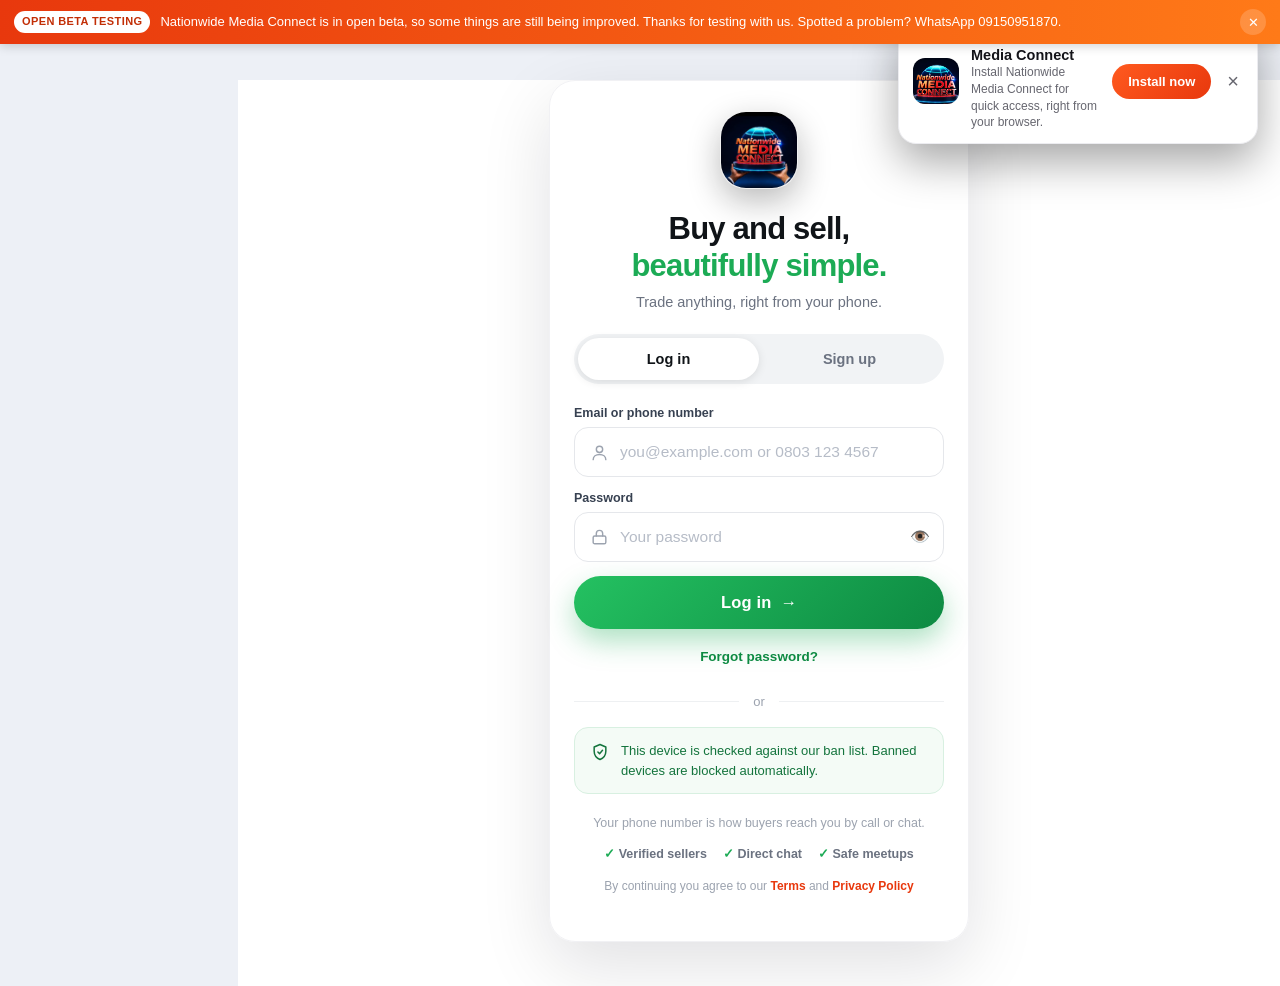
==== commit e613c84c: "Sync storefront to live production tree: Launch 100 promo (launch100.js/css live), Nov 1-6 waves (SE" ====
--- a/index.html
+++ b/index.html
@@ -4,15 +4,24 @@
 <meta charset="UTF-8">
 <meta name="viewport" content="width=device-width, initial-scale=1, viewport-fit=cover">
 <title>Nationwide Media Connect: Buy and Sell Anything in Nigeria</title>
-<meta name="description" content="Nationwide Media Connect is Nigeria's trusted marketplace. Buy and sell phones, cars, furniture, fashion and property. Chat sellers directly, make offers, and buy with confidence from verified sellers.">
-<meta name="keywords" content="buy and sell Nigeria, online marketplace Nigeria, Jiji alternative, sell phones Lagos, buy cars Nigeria, furniture Abuja, Nationwide Media Connect">
+<meta name="description" content="Buy and sell phones, cars, furniture, fashion and property on Nationwide Media Connect, Nigeria's marketplace. Chat sellers directly and buy with confidence.">
 <meta name="robots" content="index, follow">
 <meta name="theme-color" content="#0d0d0f">
 <meta name="mobile-web-app-capable" content="yes">
 <meta name="apple-mobile-web-app-capable" content="yes">
 <meta name="apple-mobile-web-app-status-bar-style" content="black-translucent">
 <meta name="apple-mobile-web-app-title" content="NMC">
-<link rel="canonical" href="https://nationwide-connect-demo1-skepterforge1471-8639s-projects.vercel.app/">
+<link rel="canonical" href="https://nationwidemediaconnect.com/">
+<!-- Perf: the first data fetch and every listing photo hit the Supabase host;
+     warming DNS+TCP+TLS here saves ~3 round-trips on cold start. -->
+<link rel="preconnect" href="https://qxcifjxytdixiolvkmtv.supabase.co" crossorigin>
+<!-- Perf (2026-10-26): the data layer fetches supabase-js from jsDelivr
+     serially at boot, and nothing renders data until it lands. Warm the
+     connection and start that exact fetch in parallel with parsing.
+     The URL is byte-identical to the one supabase/client.js injects —
+     same URL, same version policy, only earlier. -->
+<link rel="preconnect" href="https://cdn.jsdelivr.net">
+<link rel="preload" as="script" href="https://cdn.jsdelivr.net/npm/@supabase/supabase-js@2">
 <link rel="icon" type="image/svg+xml" href="assets/favicon.svg">
 <link rel="icon" type="image/png" sizes="64x64" href="assets/favicon-64.png">
 <link rel="apple-touch-icon" href="assets/apple-touch-icon.png">
@@ -20,20 +29,20 @@
 <meta property="og:type" content="website">
 <meta property="og:site_name" content="Nationwide Media Connect">
 <meta property="og:title" content="Nationwide Media Connect: Buy and Sell Anything in Nigeria">
-<meta property="og:description" content="Nigeria's trusted marketplace. Chat sellers directly, make offers, and buy with confidence from verified sellers.">
-<meta property="og:url" content="https://nationwide-connect-demo1-skepterforge1471-8639s-projects.vercel.app/">
-<meta property="og:image" content="https://nationwide-connect-demo1-skepterforge1471-8639s-projects.vercel.app/assets/og-cover.jpg">
-<meta property="og:image:width" content="1200">
-<meta property="og:image:height" content="600">
+<meta property="og:description" content="Nigeria's trusted marketplace. Chat sellers directly and buy with confidence from verified sellers.">
+<meta property="og:url" content="https://nationwidemediaconnect.com/">
+<meta property="og:image" content="https://nationwidemediaconnect.com/assets/og-cover.jpg">
+<meta property="og:image:width" content="1000">
+<meta property="og:image:height" content="500">
 <meta name="twitter:card" content="summary_large_image">
 <meta name="twitter:title" content="Nationwide Media Connect: Buy and Sell Anything in Nigeria">
-<meta name="twitter:description" content="Nigeria's trusted marketplace. Chat sellers directly, make offers, and buy with confidence from verified sellers.">
-<meta name="twitter:image" content="https://nationwide-connect-demo1-skepterforge1471-8639s-projects.vercel.app/assets/og-cover.jpg">
+<meta name="twitter:description" content="Nigeria's trusted marketplace. Chat sellers directly and buy with confidence from verified sellers.">
+<meta name="twitter:image" content="https://nationwidemediaconnect.com/assets/og-cover.jpg">
 <script type="application/ld+json">
-{"@context":"https://schema.org","@type":"WebSite","name":"Nationwide Media Connect","url":"https://nationwide-connect-demo1-skepterforge1471-8639s-projects.vercel.app/","description":"Nigeria's trusted marketplace. Buy and sell phones, cars, furniture, fashion and property.","potentialAction":{"@type":"SearchAction","target":"https://nationwide-connect-demo1-skepterforge1471-8639s-projects.vercel.app/?q={search_term_string}","query-input":"required name=search_term_string"}}
+{"@context":"https://schema.org","@type":"WebSite","name":"Nationwide Media Connect","url":"https://nationwidemediaconnect.com/","description":"Nigeria's trusted marketplace. Buy and sell phones, cars, furniture, fashion and property.","potentialAction":{"@type":"SearchAction","target":"https://nationwidemediaconnect.com/?q={search_term_string}","query-input":"required name=search_term_string"}}
 </script>
 <script type="application/ld+json">
-{"@context":"https://schema.org","@type":"Organization","name":"Nationwide Media Connect","alternateName":"NMC","url":"https://nationwide-connect-demo1-skepterforge1471-8639s-projects.vercel.app/","description":"Nigeria's trusted online marketplace. Buy and sell phones, cars, furniture, fashion and property.","areaServed":"NG"}
+{"@context":"https://schema.org","@type":"Organization","name":"Nationwide Media Connect","alternateName":"NMC","url":"https://nationwidemediaconnect.com/","description":"Nigeria's trusted online marketplace. Buy and sell phones, cars, furniture, fashion and property.","areaServed":"NG"}
 </script>
 <script>
 try {
@@ -44,14 +53,25 @@
   if (_mc) { _mc.setAttribute("content", _t === "dark" ? "#0d0d0f" : "#ffffff"); }
 } catch (e) { document.documentElement.setAttribute("data-theme", "dark"); }
 </script>
-<link rel="stylesheet" href="styles.css?v=20261020b">
-<link rel="stylesheet" href="uxfix.css?v=20261020b" />
+<link rel="stylesheet" href="styles.css?v=20261026c">
+<link rel="stylesheet" href="uxfix.css?v=20261103a" />
 <link rel="stylesheet" href="navfeel.css?v=20261020k">
 <link rel="stylesheet" href="statusx.css?v=20261019c">
-<link rel="stylesheet" href="shopx.css?v=20261020g">
+<link rel="stylesheet" href="statusview.css?v=20261104b">
+<link rel="stylesheet" href="shopx.css?v=20261026c">
 <link rel="stylesheet" href="paymanual.css?v=20261023a">
-<link rel="stylesheet" href="bannerads.css?v=20261023b">
+<link rel="stylesheet" href="bannerads.css?v=20261024p">
 <link rel="stylesheet" href="helpvideos.css?v=20261023c">
+<link rel="stylesheet" href="premiumhub.css?v=20261025a">
+<link rel="stylesheet" href="complaint.css?v=20261106a">
+<link rel="stylesheet" href="launch100.css?v=20261112a">
+<link rel="stylesheet" href="storefront2.css?v=20261026a">
+<link rel="stylesheet" href="detailfix.css?v=20261026a">
+<link rel="stylesheet" href="postflow.css?v=20261026a">
+<link rel="stylesheet" href="perf.css?v=20261102a">
+<link rel="stylesheet" href="advideo.css?v=20261103b">
+<link rel="stylesheet" href="sellerscope.css?v=20261102a">
+<link rel="stylesheet" href="tapfix.css?v=20261105e">
 <style id="nm-feature-css">
 /* Reports + Notifications feature styles (2026-10-16) */
 #nm-report-sheet.on{display:flex}
@@ -262,10 +282,6 @@
     <div class="filter-bar">
       <button class="filter-pill" id="filter-verified"><span class="dot"></span>Verified only</button>
       <button class="filter-pill" id="filter-near"><span class="dot"></span>Near me</button>
-    </div>
-    <div class="trend-wrap" id="trend-wrap" hidden>
-      <div class="trend-title" id="trend-title">Trending now</div>
-      <div class="trend-chips" id="trend-chips"></div>
     </div>
     <div class="hero" id="hero">
       <div class="hero-track" id="hero-track">
@@ -639,17 +655,20 @@
 <div id="fs-root"></div>
 <div id="status-root"></div>
 <script src="config.js?v=20261009c"></script>
+<script src="perfdiet.js?v=20261102a"></script>
 <script src="supabase/client.js?v=20261020a"></script>
-<script src="app.js?v=20261020b"></script>
-<script src="updates.js?v=20261016z"></script>
-<script src="extras.js?v=20261018g"></script>
+<script src="app.js?v=20261101a"></script>
+<script src="errstates.js?v=20261024a"></script>
+<script src="updates.js?v=20261016aa"></script>
+<script src="statusview.js?v=20261104b"></script>
+<script src="extras.js?v=20261026b"></script>
 <script src="extras2.js?v=20261019a"></script>
-<script src="feedback.js?v=20261016a"></script>
-<script src="lga.js?v=20261019d"></script>
+<script src="feedback.js?v=20261026b"></script>
+<script src="lga.js?v=20261026b"></script>
 <script src="refer.js?v=20261020a"></script>
-<script src="banner-submit.js?v=20261018g"></script>
+<script src="banner-submit.js?v=20261023d"></script>
 <script>!function(){"use strict";function e(e){return document.querySelector(e)}function t(e){return String(null==e?"":e).replace(/[&<>"']/g,function(e){return{"&":"&amp;","<":"&lt;",">":"&gt;",'"':"&quot;","'":"&#39;"}[e]})}function n(e){window.NM_toast?window.NM_toast(e):alert(e)}function r(e,t){try{localStorage.setItem(e,JSON.stringify(t))}catch(e){}}function a(){try{var e=JSON.parse(localStorage.getItem("nc2_cached_user")||"null");return e&&(e.id||e.user_id)||null}catch(e){return null}}function i(){return window.NM_threadConvo||null}function c(e){if(!e)return{id:null,name:"Chat",phone:"",avatar:""};var t=a(),n=t&&e.buyerId&&String(t)===String(e.buyerId),r=t&&e.sellerId&&String(t)===String(e.sellerId);return{id:(n?e.sellerId:r?e.buyerId:e.sellerId||e.buyerId)||null,name:e.otherName||(n?e.sellerName||"Seller":e.buyerName||"Buyer")||"Chat",phone:n?e.sellerPhone||"":r?e.buyerPhone||"":e.sellerPhone||e.buyerPhone||"",avatar:e.otherAvatar||"",tier:null}}window.NM_msgBody=function(e,n){if("string"==typeof e&&0===e.indexOf("[img]")){var r=e.slice(5).trim();return r?'<img class="msg-img" src="'+t(r)+'" alt="Photo" loading="lazy" data-full="'+t(r)+'">':t("[image]")}return t(n?String(e).replace("[AVAILABILITY PING] ",""):e)},window.NM_previewText=function(e){return"string"==typeof e&&0===e.indexOf("[img]")?"Photo":t(e)};var o=window.NM_setupThread;function s(e,t,n){return new Promise(function(r,a){if(e.size<=409600)r(e);else{var i=URL.createObjectURL(e),c=new Image;c.onload=function(){URL.revokeObjectURL(i);try{var e=Math.min(1,t/Math.max(c.width,c.height)),o=Math.max(1,Math.round(c.width*e)),s=Math.max(1,Math.round(c.height*e)),d=document.createElement("canvas");d.width=o,d.height=s,d.getContext("2d").drawImage(c,0,0,o,s),d.toBlob(function(e){e?r(e):a(new Error("compress failed"))},"image/jpeg",n)}catch(e){a(e)}},c.onerror=function(){URL.revokeObjectURL(i),a(new Error("bad image"))},c.src=i}})}function d(e,t){var n=window.NM_DB;if(!n||!n.client)return Promise.reject(new Error("No connection"));var r="chat/"+e+"/"+Date.now()+".jpg";return n.client.storage.from("product-images").upload(r,t,{contentType:"image/jpeg",upsert:!0}).then(function(e){if(e.error)throw e.error;return n.client.storage.from("product-images").getPublicUrl(r).data.publicUrl})}window.NM_setupThread=function(e,t,n){window.NM_threadConvo=e||null;try{_()}catch(e){}if(o)return o.apply(this,arguments)};var l={};function u(r,a,i,c){!function(n,r){var a=e("#thread-msgs");if(a){var i=document.createElement("div");i.className="msg me msg-pending",i.id="pend-"+n,i.innerHTML='<span class="pend-wrap"><img class="msg-img" src="'+t(r)+'" alt="Sending..."><span class="pend-spin"></span></span><span class="msg-time">sending…</span>',a.appendChild(i),a.scrollTop=a.scrollHeight}}(i,c),d(r,a).then(function(e){return window.NM_DB.sendMessage(r,"[img]"+e)}).then(function(){var e=document.getElementById("pend-"+i);e&&e.remove(),n("Photo sent")}).catch(function(e){!function(e,t,n){var r=document.getElementById("pend-"+e);if(r){l[e]={convoId:t,blob:n},r.classList.add("msg-failed");var a=r.querySelector(".msg-time");a&&(a.innerHTML='failed · <button class="retry-link" data-retry="'+e+'">retry</button>');var i=r.querySelector(".pend-spin");i&&i.remove()}}(i,r,a),n("Photo failed to send")})}function g(e){if(e)if(0===e.type.indexOf("image/")){var t=i();if(t&&t.id){var r="u"+Date.now(),a=URL.createObjectURL(e);s(e,1280,.8).then(function(e){u(t.id,e,r,a)}).catch(function(){n("Could not read that image"),URL.revokeObjectURL(a)})}else n("Open a chat first")}else n("Please pick an image")}function h(){var t=e("#thread-attach"),n=e("#thread-camera"),r=e("#chat-file"),a=e("#chat-camera-input");if(t&&r&&!t._wired){t._wired=!0,t.addEventListener("click",function(){r.click()}),n&&a&&!n._wired&&(n._wired=!0,n.addEventListener("click",function(){a.click()})),r.addEventListener("change",function(){g(r.files[0]),r.value=""}),a&&a.addEventListener("change",function(){g(a.files[0]),a.value=""}),document.addEventListener("click",function(e){var t=e.target.closest?e.target.closest("[data-retry]"):null;if(t){var n=t.getAttribute("data-retry"),r=l[n];if(r){delete l[n];var a=document.getElementById("pend-"+n);a&&a.remove();var i="u"+Date.now();u(r.convoId,r.blob,i,URL.createObjectURL(r.blob))}}});var i=e("#thread-msgs");i&&!i._imgwired&&(i._imgwired=!0,i.addEventListener("click",function(t){var n=t.target.closest?t.target.closest(".msg-img"):null;n&&function(t){var n=e("#chat-img-viewer"),r=e("#chat-img-full");if(!n||!r)return;r.src=t,n.hidden=!1,document.body.style.overflow="hidden"}(n.getAttribute("data-full")||n.src)}))}}function f(){var t=e("#chat-img-viewer");t&&(t.hidden=!0),document.body.style.overflow=""}function m(){var t=e("#thread-menu-pop");t&&(t.hidden=!0)}function p(){!function(){var r=e("#thread-menu-pop");if(!r||r._built)return;r._built=!0;var a=k(c(i()).id);r.innerHTML='<button data-act="contact"><span class="mi"><svg viewBox="0 0 24 24" width="18" height="18" fill="currentColor" aria-hidden="true"><path d="M12 12c2.21 0 4-1.79 4-4s-1.79-4-4-4-4 1.79-4 4 1.79 4 4 4zm0 2c-2.67 0-8 1.34-8 4v2h16v-2c0-2.66-5.33-4-8-4z"/></svg></span>View contact</button><button data-act="theme"><span class="mi"><svg viewBox="0 0 24 24" width="18" height="18" fill="currentColor" aria-hidden="true"><path d="M12 3c-4.97 0-9 4.03-9 9s4.03 9 9 9c.83 0 1.5-.67 1.5-1.5 0-.39-.15-.74-.39-1.01-.23-.26-.38-.61-.38-.99 0-.83.67-1.5 1.5-1.5H16c2.76 0 5-2.24 5-5 0-4.42-4.03-8-9-8z"/></svg></span>Chat theme</button><button data-act="report"><span class="mi"><svg viewBox="0 0 24 24" width="18" height="18" fill="currentColor" aria-hidden="true"><path d="M14.4 6L14 4H5v17h2v-7h5.6l.4 2h7V6z"/></svg></span>Report user</button><button data-act="block"><span class="mi"><svg viewBox="0 0 24 24" width="18" height="18" fill="currentColor" aria-hidden="true"><path d="M12 2C6.48 2 2 6.48 2 12s4.48 10 10 10 10-4.48 10-10S17.52 2 12 2zm5 11H7v-2h10v2z"/></svg></span>'+(a?"Unblock user":"Block user")+'</button><button data-act="clear"><span class="mi"><svg viewBox="0 0 24 24" width="18" height="18" fill="currentColor" aria-hidden="true"><path d="M6 19c0 1.1.9 2 2 2h8c1.1 0 2-.9 2-2V7H6v12zM19 4h-3.5l-1-1h-5l-1 1H5v2h14V4z"/></svg></span>Clear chat</button>',r.addEventListener("click",function(r){var a=r.target.closest?r.target.closest("[data-act]"):null;a&&(m(),function(r){var a=i(),o=c(a);"contact"===r?function(n){var r=e("#contact-sheet"),a=e("#contact-body");if(!r||!a)return;var i=n.avatar?'<img src="'+t(n.avatar)+'" alt="">':'<span class="c-av-fb">'+t(String(n.name||"C").trim().charAt(0).toUpperCase())+"</span>";a.innerHTML='<div class="c-top"><span class="c-av">'+i+'</span><div><div class="c-name">'+t(n.name)+'</div><div class="c-sub">'+(n.phone?t(n.phone):"No phone shared")+"</div></div></div>"+(n.phone?'<a class="c-call" href="tel:'+t(n.phone.replace(/[^0-9+]/g,""))+'"><svg viewBox="0 0 24 24" width="16" height="16" fill="currentColor" aria-hidden="true"><path d="M6.62 10.79c1.44 2.83 3.76 5.14 6.59 6.59l2.2-2.2c.27-.27.67-.36 1.02-.24 1.12.37 2.33.57 3.57.57.55 0 1 .45 1 1V20c0 .55-.45 1-1 1-9.39 0-17-7.61-17-17 0-.55.45-1 1-1h3.5c.55 0 1 .45 1 1 0 1.25.2 2.45.57 3.57.11.35.03.74-.25 1.02l-2.2 2.2z"/></svg> Call '+t(n.name.split(" ")[0])+"</a>":"")+'<div class="c-note">Chats on Nationwide Media Connect are peer to peer. Meet in a public place and check the item before you pay.</div>',r.hidden=!1}(o):"theme"===r?E():"report"===r?function(){var r=e("#report-sheet"),a=e("#report-reasons");if(!r||!a)return;a.innerHTML=w.map(function(e){return'<button data-reason="'+t(e)+'">'+t(e)+"</button>"}).join(""),r.hidden=!1,a._wired||(a._wired=!0,a.addEventListener("click",function(e){var t=e.target.closest?e.target.closest("[data-reason]"):null;if(t){var a=t.getAttribute("data-reason"),o=i(),s=o&&o.productId;r.hidden=!0;var d=window.NM_DB;(s&&d.fileReport?d.fileReport(s,"user:"+a+" (reported user "+(c(o).id||"?")+")"):Promise.resolve()).then(function(){n("Report sent. Thanks.")}).catch(function(){n("Report saved.")})}}))}():"block"===r?y(o):"clear"===r&&function(t){if(!t)return;if(!confirm("Clear all messages in this chat? (They stay on the other person's phone.)"))return;var r=e("#thread-msgs");r&&(r.innerHTML='<div class="msg sys">Chat cleared</div>');n("Chat cleared")}(a)}(a.getAttribute("data-act")))})}();var r=e("#thread-menu-pop");r&&(r.hidden=!r.hidden)}function v(){var t=e("#thread-menu-pop");t&&(t._built=!1)}var w=["Spam","Fraud or scam","Inappropriate content","Fake listing","Other"];function b(){return function(e,t){try{var n=localStorage.getItem(e);return n?JSON.parse(n):t}catch(e){return t}}("nc2_blocked",[])}function k(e){return!!e&&b().indexOf(String(e))>=0}function y(e){if(e.id){var t=b(),a=t.indexOf(String(e.id));if(a>=0)t.splice(a,1),r("nc2_blocked",t),v(),_(),n("Unblocked "+e.name);else{if(!confirm("Block "+e.name+"? You will no longer see their chats."))return;t.push(String(e.id)),r("nc2_blocked",t),v(),_(),n("Blocked "+e.name)}}else n("Cannot block this chat")}function _(){var t=i();if(t){var n=c(t),r=e("#thread-blocked"),a=e("#thread-form"),o=k(n.id);if(r){r.hidden=!o;var s=r.querySelector(".tb-name");s&&(s.textContent=n.name)}a&&(a.style.display=o?"none":"");var d=e("#quick-replies");d&&(d.style.display=o?"none":"")}}var I=[{id:"wa-dark",name:"Orange dark",css:{backgroundColor:"#0b141a",backgroundImage:"url(\"data:image/svg+xml,%3Csvg xmlns='http://www.w3.org/2000/svg' width='240' height='240' viewBox='0 0 240 240'%3E%3Cg fill='none' stroke='%23ffffff' stroke-width='1.8' stroke-linecap='round' stroke-linejoin='round' opacity='0.10'%3E%3Cg transform=%22translate(28 18) scale(1.05)%22%3E%3Cpath d=%22M5 11l1.5-4.5A2 2 0 0 1 8.4 5h7.2a2 2 0 0 1 1.9 1.5L19 11%22/%3E%3Crect x=%223.5%22 y=%2211%22 width=%2217%22 height=%225.5%22 rx=%221.5%22/%3E%3Ccircle cx=%227.5%22 cy=%2216.5%22 r=%221.8%22/%3E%3Ccircle cx=%2216.5%22 cy=%2216.5%22 r=%221.8%22/%3E%3Cpath d=%22M9.3 16.5h5.4%22/%3E%3C/g%3E%3Cg transform=%22translate(148 36) scale(0.95)%22%3E%3Crect x=%227%22 y=%222.5%22 width=%2210%22 height=%2219%22 rx=%222.5%22/%3E%3Cpath d=%22M10.5 5h3%22/%3E%3Ccircle cx=%2212%22 cy=%2218.5%22 r=%221%22 fill=%22%23fff%22 stroke=%22none%22/%3E%3C/g%3E%3Cg transform=%22translate(66 108) scale(1.1)%22%3E%3Cpath d=%22M9 3.5L4 6l2 4 2-1v11.5h8V9l2 1 2-4-5-2.5a3 3 0 0 1-6 0z%22/%3E%3Cpath d=%22M9 12h6%22/%3E%3C/g%3E%3Cg transform=%22translate(176 128) scale(1.0)%22%3E%3Cpath d=%22M4 16.5a8 8 0 0 1 16 0%22/%3E%3Cpath d=%22M2.5 19.5h19%22/%3E%3Cpath d=%22M12 8.5v-1%22/%3E%3Ccircle cx=%2212%22 cy=%225.8%22 r=%221%22/%3E%3C/g%3E%3Cg transform=%22translate(18 182) scale(0.95)%22%3E%3Cpath d=%22M12 21v-7%22/%3E%3Cpath d=%22M12 13c0-3.5-2.8-5.5-7-5.5 0 4 2.3 6.5 7 5.5z%22/%3E%3Cpath d=%22M12 10c0-3.2 2.3-5 6.5-5 0 3.8-2.3 6-6.5 5z%22/%3E%3Cpath d=%22M5 21h14%22/%3E%3C/g%3E%3Cg transform=%22translate(116 192) scale(1.05)%22%3E%3Crect x=%223%22 y=%224.5%22 width=%2218%22 height=%2212%22 rx=%222%22/%3E%3Cpath d=%22M9 20.5h6M12 16.5v4%22/%3E%3C/g%3E%3C/g%3E%3C/svg%3E\")"},sw:"#0b141a"},{id:"forest",name:"Deep green",css:{backgroundColor:"#0d2818",backgroundImage:"none"},sw:"#0d2818"},{id:"navy",name:"Midnight navy",css:{backgroundColor:"#101a30",backgroundImage:"none"},sw:"#101a30"},{id:"charcoal",name:"Charcoal",css:{backgroundColor:"#1c1c1e",backgroundImage:"none"},sw:"#1c1c1e"},{id:"plum",name:"Dark plum",css:{backgroundColor:"#2a1630",backgroundImage:"none"},sw:"#2a1630"},{id:"ember",name:"Ember",css:{backgroundColor:"#2b1408",backgroundImage:"none"},sw:"#2b1408"},{id:"wa-light",name:"Orange light",css:{backgroundColor:"#e5ddd5",backgroundImage:"url(\"data:image/svg+xml,%3Csvg xmlns='http://www.w3.org/2000/svg' width='120' height='120' viewBox='0 0 120 120'%3E%3Cg fill='%23d1c4b5' fill-opacity='0.4'%3E%3Ccircle cx='20' cy='20' r='1.5'/%3E%3Ccircle cx='80' cy='60' r='1.2'/%3E%3Ccircle cx='40' cy='100' r='1.5'/%3E%3Ccircle cx='100' cy='25' r='1'/%3E%3Ccircle cx='60' cy='80' r='1'/%3E%3C/g%3E%3C/svg%3E\")"},sw:"#e5ddd5"},{id:"sand",name:"Warm sand",css:{backgroundColor:"#e8dcc8",backgroundImage:"none"},sw:"#e8dcc8"}];function C(){try{return localStorage.getItem("nc2_chat_theme")||"wa-dark"}catch(e){return"wa-dark"}}function M(){var t=C(),n=I.filter(function(e){return e.id===t})[0]||I[0],r=e("#screen-thread");r&&(r.style.backgroundColor=n.css.backgroundColor,r.style.backgroundImage=n.css.backgroundImage,r.setAttribute("data-chat-theme",n.id),document.querySelectorAll(".theme-sw").forEach(function(e){e.classList.toggle("on",e.getAttribute("data-theme-id")===t)}))}function E(){var r=e("#theme-sheet"),a=e("#theme-grid");if(r&&a){var i=C();a.innerHTML=I.map(function(e){return'<button class="theme-sw'+(e.id===i?" on":"")+'" data-theme-id="'+e.id+'" style="background:'+e.sw+'" aria-label="'+t(e.name)+'"><span>'+t(e.name)+"</span></button>"}).join(""),r.hidden=!1,a._wired||(a._wired=!0,a.addEventListener("click",function(e){var t=e.target.closest?e.target.closest("[data-theme-id]"):null;if(t){try{localStorage.setItem("nc2_chat_theme",t.getAttribute("data-theme-id"))}catch(e){}M(),r.hidden=!0,n("Chat theme updated")}}))}}window.NM_applyChatTheme=M;var L='<svg class="tick tick-deliv" viewBox="0 0 20 16" width="18" height="15" fill="none" stroke="currentColor" stroke-width="1.8"><path d="M1.5 8.5l3.2 3.2L11.5 5"/><path d="M8.5 8.5l3.2 3.2L18.5 5"/></svg>';window.NM_tickFor=function(e){if(!e||!e.mine)return"";var t=e._tick||"";return"sending"===t?'<svg class="tick tick-sending" viewBox="0 0 16 16" width="14" height="14" fill="none" stroke="currentColor" stroke-width="1.6"><circle cx="8" cy="8" r="6.2"/><path d="M8 4.5V8l2.4 1.6"/></svg>':"sent"===t?'<svg class="tick tick-sent" viewBox="0 0 16 16" width="15" height="15" fill="none" stroke="currentColor" stroke-width="1.8"><path d="M3 8.5l3.2 3.2L13 5"/></svg>':"delivered"===t?L:"seen"===t?'<svg class="tick tick-seen" viewBox="0 0 20 16" width="18" height="15" fill="none" stroke="currentColor" stroke-width="1.8"><path d="M1.5 8.5l3.2 3.2L11.5 5"/><path d="M8.5 8.5l3.2 3.2L18.5 5"/></svg>':"failed"===t?'<svg class="tick tick-fail" viewBox="0 0 16 16" width="14" height="14" fill="none" stroke="currentColor" stroke-width="1.8"><circle cx="8" cy="8" r="6.5"/><path d="M8 5v3.2"/><circle cx="8" cy="11" r="0.9" fill="currentColor" stroke="none"/></svg>':L};var N={},S={};function x(){try{console.log.apply(console,["[NC-chat]"].concat([].slice.call(arguments)))}catch(e){}}function B(){var e=i();return e&&e.id||("undefined"!=typeof fe?fe:null)}function O(r,a,i){var c=B();if(!c)return n("Open a chat first"),null;var o="opt"+Date.now()+Math.random().toString(36).slice(2,7),s={localId:o,convoId:c,text:r,at:Date.now(),status:"sending",isImg:!!a,previewUrl:i||null};return N[o]=s,x("optimistic created",o,a?"[image]":r.slice(0,40)),function(n){try{var r=e("#thread-msgs");if(!r)return;var a=r.querySelector('[data-lid="'+n.localId+'"]');a&&a.remove();var i=document.createElement("div");i.className="msg me",i.setAttribute("data-lid",n.localId);var c=window.NM_msgBody?window.NM_msgBody(n.text,!1):t(n.text);i.innerHTML=c+'<span class="msg-time">'+function(e){try{var t=new Date(e),n=t.getHours(),r=t.getMinutes(),a=n>=12?"pm":"am";return(n=n%12||12)+":"+(r<10?"0":"")+r+" "+a}catch(e){return""}}(n.at)+'<span class="msg-tick tick-sending">'+window.NM_tickFor({mine:!0,_tick:n.status})+"</span></span>",r.appendChild(i),r.scrollTop=r.scrollHeight,x("optimistic bubble appended",n.localId)}catch(e){x("appendOptimisticBubble err",e.message)}}(s),s}function T(t,n,r){var a=N[t];if(a){a.status=n,r&&(a.errInfo=r),x("optimistic",t,"->",n,r||"");try{var i=e("#thread-msgs"),c=i&&i.querySelector('[data-lid="'+t+'"] .msg-tick');c&&(c.innerHTML=window.NM_tickFor({mine:!0,_tick:n}),c.className="msg-tick tick-"+n);var o=i&&i.querySelector('[data-lid="'+t+'"]');o&&(o.classList.toggle("msg-failed","failed"===n),"failed"===n&&a.errInfo&&(o.title="Tap to retry: "+a.errInfo))}catch(e){}}}function D(){var e=window.NM_DB;if(e&&e.getConversation&&!e.getConversation._optWrapped){var t=e.getConversation.bind(e),n=function(e){return t(e).then(function(t){if(!t||!t.messages)return t;try{var n=Date.now();Object.keys(N).forEach(function(r){var a=N[r];if(String(a.convoId)===String(e))if(n-a.at>12e4)delete N[r];else{var i=null;if(t.messages.forEach(function(e){if(!i&&(e.mine||e.from)){var t=e.text===a.text,n=Math.abs((e.at||0)-a.at)<2e4;t&&n&&(i=e)}}),i){var o=function(e,t){try{var n=S[String(e.id)],r=c(e).id;return!!(n&&r&&n[r]&&n[r]>=(t.at||0))}catch(e){return!1}}(t,i);i._tick=o?"seen":"delivered",x("optimistic confirmed on server",r,"->",i._tick),delete N[r]}}}),Object.keys(N).forEach(function(n){var r=N[n];String(r.convoId)===String(e)&&t.messages.push({mine:!0,text:r.text,at:r.at,localId:n,_tick:r.status})});var r=c(t).id,a=S[String(e)];t.messages.forEach(function(e){if(e.mine&&!e._tick){var t=!1;a&&r&&a[r]&&(t=a[r]>=(e.at||0)),e._tick=t?"seen":"delivered"}}),t.messages.sort(function(e,t){return(e.at||0)-(t.at||0)})}catch(e){x("wrapGetConversation err",e.message)}return t})};n._optWrapped=!0,e.getConversation=n,x("getConversation wrapped for optimistic UI")}}var U=null;function A(){!function(){var e=window.NM_DB;if(e&&e.sendMessage&&!e.sendMessage._optWrapped){U=e.sendMessage.bind(e);var t=function(e,t){var r="string"==typeof t&&0===t.indexOf("[img]"),a=null;return r||x("sendMessage wrapped: optimistic",(a=O(t,!1,null))?a.localId:"null"),U(e,t).then(function(e){return a&&(x("sendMessage ok",a.localId),T(a.localId,"sent")),e}).catch(function(e){throw a&&(x("sendMessage FAILED",a.localId,e&&e.message),T(a.localId,"failed",e&&e.message||"send failed"),n("Message not sent — tap to retry")),e})};t._optWrapped=!0,e.sendMessage=t,x("sendMessage wrapped for optimistic text")}}();var t=e("#thread-msgs");t&&!t._retryWired&&(t._retryWired=!0,t.addEventListener("click",function(t){var r=t.target.closest?t.target.closest("[data-lid]"):null;if(r){var a=r.getAttribute("data-lid"),i=N[a];i&&"failed"===i.status&&(i.isImg?(x("retrying image",a),i.retryBlob?(T(a,"sending"),R(i.convoId,i.retryBlob,i)):(n("Please pick the photo again"),function(t){if(N[t]){delete N[t],x("optimistic dropped",t);try{var n=e("#thread-msgs"),r=n&&n.querySelector('[data-lid="'+t+'"]');r&&r.remove()}catch(e){}}}(a))):(x("retrying text",a),T(a,"sending"),window.NM_DB.sendMessage(i.convoId,i.text).then(function(){T(a,"sent")}).catch(function(e){T(a,"failed",e&&e.message||"send failed")})))}})),x("optimistic submit wired")}function R(e,t,r){r.retryBlob=t,x("upload start",r.localId,"size=",t.size,"type=",t.type),T(r.localId,"sending"),d(e,t).then(function(t){return x("upload OK",r.localId,t.slice(0,60)+"..."),r.text="[img]"+t,x("sendMessage [img]",r.localId),window.NM_DB.sendMessage(e,"[img]"+t)}).then(function(){x("image message sent",r.localId),T(r.localId,"sent"),n("Photo sent")}).catch(function(e){var t=e&&e.message||String(e);x("IMAGE SEND FAILED",r.localId,t),T(r.localId,"failed",t),n("Photo failed: "+t.slice(0,80))})}function j(e){if(x("file picked:",e&&e.name,e&&e.type,e&&e.size),e){if(!function(e){if(e.type&&0===e.type.indexOf("image/"))return!0;var t=(e.name||"").toLowerCase();return/\.(jpe?g|png|gif|webp|heic|heif|bmp)$/.test(t)}(e))return n("Please pick an image file"),void x("rejected: not image");var t=B();if(!t)return n("Open a chat first"),void x("rejected: no convo");var r=URL.createObjectURL(e),a=O("[img]"+r,!0,r);a?(x("compress start",a.localId),s(e,1280,.8).then(function(e){x("compress OK",a.localId,"->",e.size,"bytes"),R(t,e,a)}).catch(function(r){x("compress FAILED",a.localId,r&&r.message),e.size<8388608?(x("fallback: uploading original",a.localId),R(t,e,a)):(T(a.localId,"failed","could not read image"),n("Could not read that image"))})):URL.revokeObjectURL(r)}}function P(){if(window.NM_setupThread&&!window.NM_setupThread._tickHooked){var e=window.NM_setupThread,t=function(t,n,r){window.NM_threadConvo=t||null;try{t&&t.id&&(a=t.id,(i=window.NM_DB)&&i.client&&i.client.from("read_receipts").select("user_id,last_read_at").eq("conversation_id",a).then(function(e){if(e.error)x("read_receipts fetch skipped:",e.error.message);else{var t={};(e.data||[]).forEach(function(e){t[e.user_id]=Date.parse(e.last_read_at)||0}),S[String(a)]=t,x("read receipts loaded for",a)}}).catch(function(e){x("read_receipts fetch err",e.message)}),setTimeout(function(){!function(e){var t=window.NM_DB;t&&t.client&&e&&t.client.auth.getUser().then(function(n){var r=n&&n.data&&n.data.user;r&&t.client.from("read_receipts").upsert({conversation_id:e,user_id:r.id,last_read_at:(new Date).toISOString()},{onConflict:"conversation_id,user_id"}).then(function(t){t.error?x("markThreadRead skipped:",t.error.message):x("marked thread read",e)}).catch(function(e){x("markThreadRead err",e.message)})}).catch(function(){})}(t.id)},1500))}catch(e){}var a,i;return e.apply(this,arguments)};t._tickHooked=!0,window.NM_setupThread=t,x("setupThread hooked for read receipts")}}function q(){D(),A(),function(){var t=e("#thread-attach"),n=e("#thread-camera"),r=e("#chat-file"),a=e("#chat-camera-input");if(t&&r){var i=function(e,t,n){if(e&&t){var r=e.cloneNode(!0);return e.parentNode.replaceChild(r,e),r.addEventListener("click",function(){x(n,"button tapped"),t.click()}),r}},c=r.cloneNode(!0);r.parentNode.replaceChild(c,r);var o=a?a.cloneNode(!0):null;a&&o&&a.parentNode.replaceChild(o,a),i(t,c,"attach"),n&&o&&i(n,o,"camera"),c.addEventListener("change",function(){x("file input change"),j(c.files[0]),c.value=""}),o&&o.addEventListener("change",function(){x("camera input change"),j(o.files[0]),o.value=""}),x("image buttons v2 wired")}else x("image buttons missing!")}(),P(),x("optimistic UI + ticks initialized")}function H(){q(),h(),function(){var t=e("#thread-menu");if(t&&!t._wired){t._wired=!0,t.addEventListener("click",function(e){e.stopPropagation(),p()}),document.addEventListener("click",function(t){var n=e("#thread-menu-pop");!n||n.hidden||t.target.closest&&(t.target.closest("#thread-menu-pop")||t.target.closest("#thread-menu"))||m()}),document.querySelectorAll("[data-close-sheet]").forEach(function(e){e.addEventListener("click",function(){var t=e.closest(".sheet-scrim");t&&(t.hidden=!0)})}),document.querySelectorAll(".sheet-scrim").forEach(function(e){e.addEventListener("click",function(t){t.target===e&&(e.hidden=!0)})});var n=e("#chat-img-x");n&&n.addEventListener("click",f);var r=e("#chat-img-viewer");r&&r.addEventListener("click",function(e){e.target===r&&f()});var a=e("#thread-unblock");a&&a.addEventListener("click",function(){y(c(i()))})}}(),function(){var e=window.NM_DB;if(e&&!e._blockWrapped){e._blockWrapped=!0;var t=e.listConversations.bind(e);e.listConversations=function(){return t.apply(null,arguments).then(function(e){var t=b();if(!t.length)return e;var n=a();return(e||[]).filter(function(e){var r=n&&e.buyerId&&String(n)===String(e.buyerId)?e.sellerId:n&&e.sellerId&&String(n)===String(e.sellerId)?e.buyerId:e.sellerId||e.buyerId;return t.indexOf(String(r))<0})})}}}(),function(){var t=document.querySelector("#screen-settings .settings-group");if(t&&!e("#set-chat-theme")){var n=document.createElement("div");n.className="settings-row",n.innerHTML='<span>Chat wallpaper</span><button class="mini-btn" id="set-chat-theme">Choose</button>',t.appendChild(n),e("#set-chat-theme").addEventListener("click",E)}}(),M()}"loading"===document.readyState?document.addEventListener("DOMContentLoaded",H):H()}();</script>
-<script src="premium.js?v=20261023b"></script>
+<script src="premium.js?v=20261103a"></script>
 <script>window.NM_setupThread=function(t,e,n){try{var c=document.getElementById("thread-call");if(c){var o=null;try{var r=JSON.parse(localStorage.getItem("nc2_cached_user")||"null");o=r&&(r.id||r.user_id)}catch(t){}var a="";if(t&&(a=o&&t.buyerId&&String(o)===String(t.buyerId)?t.sellerPhone||"":o&&t.sellerId&&String(o)===String(t.sellerId)?t.buyerPhone||"":t.sellerPhone||t.buyerPhone||""),a){var i=String(a).replace(/[^0-9+]/g,"");c.href="tel:"+i,c.hidden=!1}else c.hidden=!0}var d=document.getElementById("thread-name"),s=document.getElementById("thread-sub");d&&(d.textContent=e||"Chat"),s&&(s.hidden=!0);var xi=document.getElementById("thread-input"),xb=document.getElementById("thread-send");xb&&(xb.disabled=!xi||!xi.value.trim());var l=document.getElementById("thread-avatar"),u=document.getElementById("thread-avatar-fallback"),g=t&&t.otherAvatar;l&&(g?(l.src=g,l.hidden=!1,u&&(u.hidden=!0)):l.hidden=!0),u&&(g?u.hidden=!0:(u.textContent=String(e||"C").trim().charAt(0).toUpperCase(),u.hidden=!1));var m=document.getElementById("thread-product"),y=document.getElementById("thread-product-title"),h=document.getElementById("thread-product-price"),v=document.getElementById("thread-product-img"),p=t&&t.productTitle?String(t.productTitle).trim():"",f=t?n(t.productPrice):"";m&&(p||f?(m.hidden=!1,y&&(y.textContent=p||"Listing",y.style.display=p?"":"none"),h&&(h.textContent=f,h.style.display=f?"":"none"),v&&(v.style.display="none",t&&t.productId&&window.NM_DB&&window.NM_DB.getProduct&&window.NM_DB.getProduct(t.productId).then(function(t){var e=t&&t.images&&t.images[0];e&&v&&(v.src=e,v.style.display="")}).catch(function(){})),m.style.cursor="pointer",m.setAttribute("role","button"),m.setAttribute("tabindex","0"),m.onclick=function(){t&&t.productId&&window.NM_openProduct&&window.NM_openProduct(t.productId)},m.onkeydown=function(e){("Enter"===e.key||" "===e.key)&&(e.preventDefault(),m.onclick())}):m.hidden=!0)}catch(t){}},function(){var t=document.getElementById("sz-menu-btn"),e=document.getElementById("sz-drawer"),n=document.getElementById("sz-scrim");function c(t){e&&(e.hidden=!t),n&&(n.hidden=!t),document.body.classList.toggle("sz-lock",!!t)}t&&t.addEventListener("click",function(){c(!0)}),n&&n.addEventListener("click",function(){c(!1)}),document.addEventListener("click",function(t){t.target.closest(".drawer-link")&&c(!1)});var o=[{id:"vehicles",name:"Vehicles",icon:"assets/icons/vehicles.svg",bg:"#1f6feb"},{id:"phones",name:"Phones and Tablets",icon:"assets/icons/phones.svg",bg:"#7c3aed"},{id:"electronics",name:"Electronics",icon:"assets/icons/electronics.svg",bg:"#0891b2"},{id:"furniture",name:"Furniture",icon:"assets/icons/furniture.svg",bg:"#b45309"},{id:"fashion",name:"Fashion",icon:"assets/icons/fashion.svg",bg:"#db2777"},{id:"property",name:"Property",icon:"assets/icons/property.svg",bg:"#0d9488"},{id:"food",name:"Food, Drinks & Catering",icon:"assets/icons/food.svg",bg:"#ea580c"},{id:"agriculture",name:"Agriculture & Animals",icon:"assets/icons/agriculture.svg",bg:"#15803d"},{id:"health",name:"Health & Wellness",icon:"assets/icons/health.svg",bg:"#dc2626"},{id:"jobs",name:"Jobs & Careers",icon:"assets/icons/jobs.svg",bg:"#2563eb"},{id:"babies",name:"Babies & Kids",icon:"assets/icons/babies.svg",bg:"#f43f5e"},{id:"building",name:"Building & Construction",icon:"assets/icons/building.svg",bg:"#57534e"},{id:"arts",name:"Arts & Crafts",icon:"assets/icons/arts.svg",bg:"#9333ea"},{id:"spiritual",name:"Religion & Spiritual",icon:"assets/icons/spiritual.svg",bg:"#a16207"},{id:"services",name:"Services",icon:"assets/icons/services.svg",bg:"#4d7c0f"}];function r(t){return String(null==t?"":t).replace(/&/g,"&amp;").replace(/</g,"&lt;").replace(/>/g,"&gt;").replace(/"/g,"&quot;")}var a=null;function i(){var t=document.getElementById("sz-catrow");if(t){var e,n,c,i=(e=t.querySelector(".sz-cat.on"))?e.getAttribute("data-cat"):null,d=(n=[],c=document.getElementById("cat-list"),c&&c.querySelectorAll(".cat-row").forEach(function(t){var e=t.querySelector(".cat-ico"),c=e&&e.querySelector("img"),o=t.querySelector(".cat-name");n.push({id:t.getAttribute("data-cat"),name:o?o.textContent.trim():"",icon:c?c.getAttribute("src"):"",bg:e&&e.style.background||"#333"})}),n.length?n:o).map(function(t){return'<button class="sz-cat'+(t.id===i?" on":"")+'" data-cat="'+r(t.id)+'"><span class="sz-cat-ico">'+(t.icon?'<img src="'+r(t.icon)+'" alt="">':"")+'</span><span class="sz-cat-name">'+r(t.name)+"</span></button>"}).join("");d!==a&&(t.innerHTML=d,a=d)}}function d(t){var e=document.getElementById("sz-catrow");e&&e.querySelectorAll(".sz-cat").forEach(function(e){e.classList.toggle("on",e.getAttribute("data-cat")===t)})}document.addEventListener("click",function(t){var e=t.target.closest(".sz-cat");if(e)!function(t){if(t){try{if(window.NM_goCategoryNav)return window.NM_goCategoryNav(t),void d(t)}catch(t){}try{window.NM_goCategory&&window.NM_goCategory(t)}catch(t){}var e=document.querySelector('#bottomnav .nav-btn[data-go="category"]');e?e.click():window.NM_show&&window.NM_show("category"),d(t)}}(e.getAttribute("data-cat"));else{var n=t.target.closest("#cat-list .cat-row");n&&d(n.getAttribute("data-cat"))}});var s=document.getElementById("cat-list");s&&window.MutationObserver&&new MutationObserver(function(){i()}).observe(s,{childList:!0}),i(),setTimeout(i,2500)}();</script>
 <script>!function(){function t(){var t=window.NM_detailProduct,e=function(){try{var t=localStorage.getItem("nc2_cached_user");return t?JSON.parse(t):null}catch(t){return null}}(),n=document.getElementById("d-report");if(t&&e&&e.id&&n&&!document.getElementById("d-detail-del")&&t.sellerId===e.id){var d=document.createElement("button");d.id="d-detail-del",d.className="btn-ghost btn-danger",d.style.cssText="width:100%;margin-top:10px",d.textContent="Delete this listing",n.parentNode.insertBefore(d,n.nextSibling),d.addEventListener("click",function(){confirm("Delete this listing? This cannot be undone. Any active chats about it will be closed.")&&(d.disabled=!0,window.NM_DB.deleteProduct(t.id).then(function(){window.NM_toast&&window.NM_toast("Listing deleted."),window.NM_detailProduct=null,function(){if(window.NM_show){try{window.NM_show("me")}catch(e){}}}()}).catch(function(t){d.disabled=!1,window.NM_toast&&window.NM_toast(t&&t.message||"Could not delete.")}))})}}var e=document.getElementById("detail-body");e&&window.MutationObserver&&new MutationObserver(t).observe(e,{childList:!0,subtree:!0}),document.addEventListener("click",function(e){e.target&&e.target.closest&&e.target.closest("#screen-detail")&&setTimeout(t,300)})}();</script>
 <script>
@@ -775,12 +794,29 @@
 <script>
 (function(){try{var q=new URLSearchParams(location.search).get("ref");var inp=document.getElementById("signup-ref");if(q&&inp){inp.value=q.toUpperCase();try{localStorage.setItem("nm_ref_pending",q.toUpperCase());}catch(e){}}if(inp){inp.addEventListener("input",function(){try{if(inp.value.trim()){localStorage.setItem("nm_ref_pending",inp.value.trim().toUpperCase());}else{localStorage.removeItem("nm_ref_pending");}}catch(e){}});var f=document.getElementById("form-signup");if(f){f.addEventListener("submit",function(){try{if(inp&&inp.value.trim()){localStorage.setItem("nm_ref_pending",inp.value.trim().toUpperCase());}}catch(e){}});}}}catch(e){}})();
 </script>
-<script src="uxfix.js?v=20261019h"></script>
+<script src="uxfix.js?v=20261103a"></script>
 <script src="navfeel.js?v=20261020i"></script>
-<script src="statusx.js?v=20261019f"></script>
-<script src="shopx.js?v=20261019g"></script>
+<script src="statusx.js?v=20261105b"></script>
+<script src="shopx.js?v=20261026b"></script>
 <script src="paymanual.js?v=20261023a"></script>
-<script src="bannerads.js?v=20261023b"></script>
+<script src="premiumhub.js?v=20261025a"></script>
+<script src="complaint.js?v=20261106a"></script>
+<script src="bannerads.js?v=20261103a"></script>
 <script src="helpvideos.js?v=20261023c"></script>
+<script src="liverefresh.js?v=20261024p"></script>
+<script src="gateplus.js?v=20261023g"></script>
+<script src="storefront2.js?v=20261026a"></script>
+<script src="homefeed.js?v=20261023h"></script>
+<script src="navback.js?v=20261106a"></script>
+<script src="picfilter.js?v=20261101a"></script>
+<script src="imgprep.js?v=20261102a"></script>
+<script src="photogate.js?v=20261026a"></script>
+<script src="detailfix.js?v=20261026a"></script>
+<script src="postflow.js?v=20261026a"></script>
+<script src="sellerscope.js?v=20261102a"></script>
+<script src="scrollrest.js?v=20261103a"></script>
+<script src="advideo.js?v=20261103b"></script>
+<script src="catfix.js?v=20261105a"></script>
+<script src="launch100.js?v=20261112a"></script>
 </body>
 </html>
--- a/styles.css
+++ b/styles.css
@@ -43,7 +43,7 @@
   --chrome2: #f6f6f9;
   --ink: #141419;
   --muted: #66666f;
-  --faint: #9a9aa4;
+  --faint: #6b6b74;
   --line: #e6e6eb;
   --line-soft: #efeff3;
   --input: #f0f0f4;
@@ -117,7 +117,7 @@
 }
 .btn-ghost {
   border: 0; background: transparent; color: var(--muted);
-  font-size: 14px; font-weight: 700; padding: 10px 14px; border-radius: 12px;
+  font-size: 14px; font-weight: 700; padding: 13px 14px; border-radius: 12px;
 }
 .btn-danger { color: #ff6b5e; }
 .link-btn {
@@ -199,7 +199,7 @@
   display: flex; background: #f1f3f5; border-radius: 999px; padding: 4px; margin-bottom: 22px;
 }
 .auth-tab {
-  flex: 1; border: 0; background: transparent; padding: 11px; border-radius: 999px;
+  flex: 1; border: 0; background: transparent; padding: 13px; border-radius: 999px;
   font-size: 14.5px; font-weight: 700; color: #6b7280; transition: background-color .2s var(--ease), color .2s var(--ease), box-shadow .2s var(--ease);
 }
 .auth-tab.active { background: #fff; color: #101418; box-shadow: 0 2px 10px rgba(0, 0, 0, .1); }
@@ -771,7 +771,7 @@
 .results-head .sort-row { flex-basis: 100%; }
 .sort-pill {
   font-size: 12.5px; font-weight: 700; color: var(--muted); background: var(--chrome2);
-  border: 1px solid var(--line-soft); border-radius: 999px; padding: 8px 14px; cursor: pointer;
+  border: 1px solid var(--line-soft); border-radius: 999px; padding: 13px 16px; cursor: pointer;
   transition: background-color .18s var(--ease), border-color .18s var(--ease), color .18s var(--ease), box-shadow .18s var(--ease); min-height: 36px;
 }
 .sort-pill.on { background: var(--acc); border-color: var(--acc); color: #fff; box-shadow: 0 4px 12px rgba(232,56,13,.35); }
@@ -822,7 +822,7 @@
 [data-theme="dark"] .safety { background: rgba(232, 56, 13, .08); border-color: rgba(232, 56, 13, .30); }
 [data-theme="dark"] .safety h4 { color: #f0b48f; }
 [data-theme="dark"] .safety ul { color: #d9a582; }
-.report-link { border: 0; background: none; color: var(--faint); font-size: 13px; font-weight: 600; padding: 8px; display: block; margin: 0 auto; }
+.report-link { border: 0; background: none; color: var(--faint); font-size: 13px; font-weight: 600; padding: 14px 8px; display: block; margin: 0 auto; }
 .chat-cta {
   position: sticky; bottom: 84px; display: flex; flex-direction: column; gap: 8px;
   padding: 10px 16px calc(12px + env(safe-area-inset-bottom));
@@ -836,6 +836,7 @@
 .chat-cta .btn-primary, .chat-cta .btn-secondary { margin: 0; }
 .offer-btn { border-color: var(--acc); color: var(--acc); }
 .offer-btns { display: flex; gap: 8px; margin-top: 8px; }
+.offer-btns button { padding: 13px 10px; }
 .offer-status { font-size: 12.5px; font-weight: 700; padding: 8px 12px; border-radius: 10px; background: var(--acc-soft); color: var(--acc); display: inline-block; margin-top: 8px; }
 .offer-status.accepted { background: rgba(28,171,85,.14); color: var(--green); }
 .offer-status.declined { background: rgba(255,107,94,.14); color: #ff6b5e; }
@@ -941,8 +942,8 @@
   background: var(--acc-grad); color: #fff; display: flex; align-items: center; justify-content: center;
   font-size: 24px; font-weight: 900; border: 3px solid rgba(255, 255, 255, .2);
 }
-.store-name { font-size: 18px; font-weight: 900; color: #fff; }
-.store-meta { font-size: 13px; color: rgba(255, 255, 255, .65); margin-top: 4px; }
+.store-hero .store-name { font-size: 18px; font-weight: 900; color: #fff; }
+.store-hero .store-meta { font-size: 13px; color: rgba(255, 255, 255, .65); margin-top: 4px; }
 .store-stats { display: flex; gap: 18px; padding: 16px 18px; background: var(--chrome); border-bottom: 1px solid var(--line-soft); }
 .store-stat { text-align: center; }
 .store-stat b { font-size: 17px; font-weight: 900; color: var(--acc2); display: block; }
@@ -1784,11 +1785,11 @@
 .upd-mine-wrap{position:relative;display:inline-block;vertical-align:top}.upd-plus{position:absolute;left:calc(50% + 10px);top:44px;width:24px;height:24px;border-radius:50%;background:#00a884;color:#fff;font-size:17px;line-height:20px;text-align:center;border:2px solid var(--bg);cursor:pointer;padding:0}
 .upd-nm{max-width:62px;overflow:hidden;text-overflow:ellipsis;white-space:nowrap}
 #upd-listings{padding:0 12px 16px}
-.follow-btn{border:1.5px solid #00a884;color:#00a884;background:transparent;border-radius:999px;padding:9px 24px;font-weight:700;font-size:14px}
+.follow-btn{border:1.5px solid #00a884;color:#00a884;background:transparent;border-radius:999px;padding:13px 24px;font-weight:700;font-size:14px}
 .follow-btn.on{background:rgba(0,168,132,.14);border-color:transparent}
-.block-btn{border:1.5px solid #e5484d;color:#e5484d;background:transparent;border-radius:999px;padding:9px 20px;font-weight:700;font-size:14px}
+.block-btn{border:1.5px solid #e5484d;color:#e5484d;background:transparent;border-radius:999px;padding:13px 20px;font-weight:700;font-size:14px}
 .block-btn.on{background:rgba(229,72,77,.12);border-color:transparent}
-.block-btn.block-compact{padding:7px 14px;font-size:12.5px}
+.block-btn.block-compact{padding:14px 14px;font-size:12.5px}
 .block-btn.block-right{margin-left:auto}
 [data-fbar]{display:flex;align-items:center;gap:12px;padding:10px 16px 2px}
 [data-fbar] .fc{font-size:13px;color:var(--muted)}
@@ -1811,7 +1812,7 @@
 .stv-tap{position:absolute;top:0;bottom:0;width:35%;z-index:2}
 .stv-tap.l{left:0}.stv-tap.r{right:0}
 .stv-cp{padding:10px 18px calc(16px + env(safe-area-inset-bottom));color:#fff;font-size:14px;text-align:center}
-.stv-del{align-self:center;background:rgba(255,255,255,.16);border:0;color:#fff;border-radius:999px;padding:9px 20px;font-size:13px;margin-bottom:calc(16px + env(safe-area-inset-bottom));position:relative;z-index:3}.stv-del.arm{background:#b3261e;color:#fff;font-weight:700}.stv-del:disabled{opacity:.65}
+.stv-del{align-self:center;background:rgba(255,255,255,.16);border:0;color:#fff;border-radius:999px;padding:13px 20px;font-size:13px;margin-bottom:calc(16px + env(safe-area-inset-bottom));position:relative;z-index:3}.stv-del.arm{background:#b3261e;color:#fff;font-weight:700}.stv-del:disabled{opacity:.65}
 .stc{position:absolute;inset:0;background:rgba(0,0,0,.94);display:flex;flex-direction:column;padding:calc(14px + env(safe-area-inset-top)) 16px 16px;color:#fff;overflow-y:auto}
 .stc h3{font-size:17px;margin:2px 0 4px}
 .stc p{font-size:13px;opacity:.7;margin:0 0 4px}
--- a/uxfix.css
+++ b/uxfix.css
@@ -150,6 +150,7 @@
 .ux-sug-row .ux-sug-tx b { display: block; font-size: 14.5px; white-space: nowrap; overflow: hidden; text-overflow: ellipsis; }
 .ux-sug-row .ux-sug-tx span { font-size: 12.5px; color: var(--muted); }
 .ux-sug-row button { flex: none; }
+.ux-sug-row button.ux-on { background: var(--acc-soft); color: var(--ink); border: 1.5px solid var(--acc2); }
 /* recently-viewed clear (M27) */
 .rv-title-row { display: flex; align-items: center; justify-content: space-between; }
 .rv-clear { background: none; border: 0; color: var(--acc); font-size: 13px; font-weight: 700; cursor: pointer; padding: 6px 2px; }
--- a/statusview.css
+++ b/statusview.css
@@ -0,0 +1,40 @@
+/* statusview.css — WhatsApp-style status viewer + status UX fixes (2026-11-04).
+   Pairs with statusview.js. Loaded after statusx.css. */
+
+/* ------- Viewer shell: entrance + blurred backdrop ------- */
+#status-root .sv2{animation:svfade .28s ease}
+@keyframes svfade{from{opacity:0}to{opacity:1}}
+#status-root .sv-bg{position:absolute;inset:0;background-size:cover;background-position:center;filter:blur(26px) brightness(.5);transform:scale(1.25);z-index:0}
+#status-root .sv2 .stv-segs,#status-root .sv2 .stv-hd{position:relative;z-index:3}
+#status-root .sv2 .stv-md{z-index:1}
+#status-root .sv2 .stv-cp{position:relative;z-index:3}
+#status-root .sv2 .stv-del{z-index:3}
+
+/* ------- Loading screen (viewer + preview splash) ------- */
+#status-root .sv-load{position:absolute;inset:0;display:flex;flex-direction:column;align-items:center;justify-content:center;gap:14px;color:#fff;background:rgba(0,0,0,.35);z-index:4}
+#status-root .sv-load.sv-splash{background:#000}
+#status-root .sv-ring{width:52px;height:52px;flex:none;border-radius:50%;border:3.5px solid rgba(255,255,255,.16);border-top-color:#ff5a1f;animation:svspin .8s linear infinite}
+#status-root .sv-ring.sm{width:18px;height:18px;border-width:2.5px}
+@keyframes svspin{to{transform:rotate(360deg)}}
+#status-root .sv-load-t{font-size:13px;letter-spacing:.4px;opacity:.85}
+#status-root .sv-skel{display:block;width:38px;height:38px;border-radius:50%;background:linear-gradient(100deg,#2c2c2e 40%,#3d3d40 50%,#2c2c2e 60%);background-size:200% 100%;animation:svshim 1.2s linear infinite}
+@keyframes svshim{from{background-position:180% 0}to{background-position:-80% 0}}
+
+/* ------- Media reveal ------- */
+#status-root .sv-media{max-width:100%;max-height:100%;object-fit:contain;animation:svpop .32s ease}
+@keyframes svpop{from{opacity:0;transform:scale(1.035)}to{opacity:1;transform:scale(1)}}
+
+/* ------- WhatsApp tap zones: invisible (kills the extras.js chevron overlay
+   in the kept original preview) ------- */
+#status-root .stv-tap{background:transparent!important;border:0!important;color:transparent!important;text-shadow:none!important;opacity:0!important;font-size:0!important}
+
+/* ------- Preview error card (never a silent skip/vanish) ------- */
+#status-root .sv-err{position:absolute;inset:0;display:flex;flex-direction:column;align-items:center;justify-content:center;gap:10px;padding:28px;text-align:center;color:#fff;background:rgba(0,0,0,.45);z-index:4}
+#status-root .sv-err-t{font-size:16px;font-weight:800}
+#status-root .sv-err-s{font-size:13.5px;line-height:1.55;opacity:.8;max-width:300px}
+
+/* ------- Composer: preparing pill + honest post progress ------- */
+#status-root .sv-prep{position:absolute;left:50%;transform:translateX(-50%);bottom:calc(112px + env(safe-area-inset-bottom));z-index:6;display:flex;align-items:center;gap:9px;background:rgba(18,14,10,.92);color:#fff;font-size:13px;font-weight:600;padding:10px 16px;border-radius:999px;box-shadow:0 6px 20px rgba(0,0,0,.35)}
+#status-root .sv-prep[hidden]{display:none}
+#status-root .stc-bar.on i{animation:svpost 1.15s ease-in-out infinite alternate}
+@keyframes svpost{from{width:14%}to{width:82%}}
--- a/shopx.css
+++ b/shopx.css
@@ -1,7 +1,8 @@
 /* shopx.css — Mini-shops, inventory, cross-posting (2026-10-19). Loaded last. */
 
 /* ------- Store: cover, info, share, highlights, groups ------- */
-.shx-cover{position:relative;height:150px;border-radius:0 0 18px 18px;overflow:hidden;background:linear-gradient(120deg,#e8380d,#ff7a3d)}
+.shx-cover{position:relative;height:104px;border-radius:0 0 18px 18px;overflow:hidden;background:linear-gradient(120deg,#e8380d,#ff7a3d)}
+.shx-cover.grad{height:68px}
 .shx-cover img{width:100%;height:100%;object-fit:cover;display:block}
 .shx-cover-tag{position:absolute;left:12px;bottom:10px;background:rgba(0,0,0,.55);color:#fff;font-size:12px;font-weight:700;padding:5px 10px;border-radius:999px;backdrop-filter:blur(4px)}
 .shx-infoline{display:flex;flex-wrap:wrap;gap:6px 16px;padding:10px 16px 0;font-size:13px;color:var(--muted,#666)}
@@ -86,3 +87,22 @@
 .chat-cta{padding-left:10px;padding-right:10px}
 .chat-cta .cta-row{display:flex;gap:8px}
 .chat-cta .cta-row>*{flex:1 1 0!important;min-width:0;justify-content:center;text-align:center}
+
+/* ---- Store page: distinct sections with boundaries (2026-10-26 fix2) ----
+   The identity colours live HERE, in a linked stylesheet, scoped to the
+   store2 structure — not only in extras.js's runtime-injected <style>.
+   The legacy .store-hero name stays white: its hero is dark by design. */
+#screen-seller .store2{padding:14px 14px 26px}
+#screen-seller .store2 .store-name{color:var(--ink)}
+#screen-seller .store2 .store-meta{color:var(--muted)}
+#screen-seller .store-hero .store-name{color:#fff}
+#screen-seller .store-hero .store-meta{color:rgba(255,255,255,.65)}
+#screen-seller .shx-cover{border-radius:18px}
+#screen-seller .store2-hero{background:var(--chrome);border:1px solid var(--line-soft);border-radius:18px;padding:14px;margin-top:12px;box-shadow:var(--shadow-card)}
+#screen-seller .store2-id .store-pres{display:flex;justify-content:flex-start;text-align:left;margin-top:6px}
+#screen-seller .store2-stats{margin-top:14px}
+#screen-seller .shx-infoline{padding:10px 2px 0}
+#screen-seller .shx-sharerow{padding:12px 0 0}
+#screen-seller .shx-high{padding:14px 0 0}
+#screen-seller .store2-acts{margin-top:12px}
+#screen-seller .store2-head{margin:20px 0 12px;padding-top:18px;border-top:1px solid var(--line-soft)}
--- a/bannerads.css
+++ b/bannerads.css
@@ -7,19 +7,42 @@
 .nm-rail-head{display:flex;align-items:center;gap:8px;margin:0 2px 8px}
 .nm-rail-head b{font-size:13px;font-weight:800;letter-spacing:.4px;text-transform:uppercase;color:var(--ink)}
 .nm-rail-head span{font-size:11px;font-weight:800;letter-spacing:1.2px;color:var(--acc2);border:1px solid var(--line);border-radius:6px;padding:2px 7px}
-.nm-rail-track{display:flex;gap:10px;overflow-x:auto;scroll-snap-type:x mandatory;padding-bottom:4px;scrollbar-width:none}
+.nm-rail-track{display:flex;gap:10px;overflow-x:auto;scroll-snap-type:x mandatory;padding-bottom:4px;scrollbar-width:none;align-items:flex-start}
 .nm-rail-track::-webkit-scrollbar{display:none}
 .nm-rail-card{flex:0 0 78%;max-width:340px;scroll-snap-align:start;border-radius:16px;overflow:hidden;background:#101014;color:#fff;position:relative;cursor:pointer;border:0;padding:0;text-align:left;font-family:inherit;display:block;width:100%}
 @media(min-width:700px){.nm-rail-card{flex-basis:31.5%}}
-.nm-rail-media{width:100%;height:132px;object-fit:cover;display:block;background:#000}
+.nm-rail-media{width:100%}
+/* Ad media fit (eighth pass, Ibrahim's approved mockup 2026-10-24):
+   ONE FIXED FRAME EVERYWHERE — 4:5 portrait at the LISTING picture's
+   width (.grid > .card > .card-photo — 185px wide at a 412px phone,
+   so the frame stands 185x231), sized by bannerads.js fitStage. The
+   frame height NEVER follows the creative's own ratio again: build
+   m's native-ratio frames let a 9:16 video stand 185x329 and a 9:20
+   shot 185x411 — towers that disturbed the page, which is what he
+   rejected. Inside the fixed frame the creative is contain-fitted
+   over a blurred copy of itself (.adfit-bg), so the full creative is
+   visible from the first paint and can never be cropped or zoomed.
+   The CSS aspect-ratio below is the pre-JS default so a stage is
+   already 4:5 before fitStage measures the listing width; video
+   stages take the same 4:5 (no more 9:16 default). */
+.adfit{position:relative;overflow:hidden;background:#0b0b10;display:block;width:100%;aspect-ratio:4/5;margin:0 auto}
+.adfit-vid{aspect-ratio:4/5}
+.adfit-in{position:absolute;top:0;left:0;right:0;bottom:0;overflow:hidden}
+.adfit-bg{position:absolute;top:0;left:0;width:100%;height:100%;object-fit:cover;filter:blur(18px) brightness(.55);transform:scale(1.18);display:block;pointer-events:none}
+.adfit-m{position:absolute;top:0;left:0;width:100%;height:100%;object-fit:contain;display:block}
+/* Frame furniture (approved mockup): a SPONSORED tag riding on the
+   frame itself, and a VIDEO chip on video creatives. Shared by the top
+   slot (premium.js stages), rail/band stages and the grid card. */
+.ad-tag{position:absolute;top:8px;left:8px;z-index:3;background:rgba(0,0,0,.62);color:#fff;font-size:10px;font-weight:700;letter-spacing:.06em;text-transform:uppercase;padding:3.5px 8px;border-radius:6px;pointer-events:none}
+.ad-vtag{position:absolute;right:8px;bottom:8px;z-index:3;background:rgba(0,0,0,.62);color:#fff;font-size:10px;font-weight:700;letter-spacing:.04em;padding:3.5px 8px;border-radius:6px;pointer-events:none}
 .nm-rail-ph{height:132px;display:flex;flex-direction:column;align-items:center;justify-content:center;gap:6px;background:linear-gradient(135deg,#2b1509,#160c05);padding:14px;text-align:center}
 .nm-rail-ph .nm-rail-big{font-size:17px;font-weight:900;line-height:1.25}
 .nm-rail-ph .nm-rail-small{font-size:12px;color:rgba(255,255,255,.7);line-height:1.45}
-.nm-rail-body{padding:10px 12px 12px}
+.nm-rail-body{padding:8px 12px 10px}
 .nm-rail-kick{font-size:9px;font-weight:800;letter-spacing:2px;text-transform:uppercase;color:var(--acc2)}
 .nm-rail-title{font-size:15px;font-weight:800;margin:3px 0 2px;line-height:1.3}
-.nm-rail-sub{font-size:12px;color:rgba(255,255,255,.68);line-height:1.45}
-.nm-rail-cta{display:inline-block;margin-top:8px;background:var(--acc-grad);color:#fff;border-radius:999px;padding:7px 14px;font-size:12px;font-weight:800}
+.nm-rail-sub{font-size:12px;color:rgba(255,255,255,.68);line-height:1.45;display:-webkit-box;-webkit-line-clamp:2;-webkit-box-orient:vertical;overflow:hidden}
+.nm-rail-cta{display:inline-block;margin-top:6px;background:var(--acc-grad);color:#fff;border-radius:999px;padding:7px 14px;font-size:12px;font-weight:800}
 .nm-rail-house{background:linear-gradient(135deg,#1a1a20,#101014)}
 .nm-rail-card:focus-visible{outline:2px solid var(--acc2);outline-offset:2px}
 
@@ -28,16 +51,32 @@
 .nm-band-head{display:flex;align-items:center;gap:8px;margin-bottom:8px}
 .nm-band-head b{font-size:14px;font-weight:800;color:var(--ink)}
 .nm-band-head span{font-size:10px;font-weight:800;letter-spacing:1.2px;color:var(--acc2);border:1px solid var(--line);border-radius:6px;padding:2px 7px;text-transform:uppercase}
-.nm-band-track{display:flex;gap:10px;overflow-x:auto;scroll-snap-type:x mandatory;padding-bottom:4px;scrollbar-width:none}
+.nm-band-track{display:flex;gap:10px;overflow-x:auto;scroll-snap-type:x mandatory;padding-bottom:4px;scrollbar-width:none;align-items:flex-start}
 .nm-band-track::-webkit-scrollbar{display:none}
 .nm-band-card{flex:0 0 82%;max-width:330px;scroll-snap-align:start;background:var(--chrome);border:1px solid var(--line-soft);border-radius:16px;overflow:hidden;box-shadow:var(--shadow-card);cursor:pointer;font-family:inherit;text-align:left;padding:0;color:var(--ink);display:block;width:100%}
 @media(min-width:700px){.nm-band-card{flex-basis:31.5%}}
-.nm-band-media{width:100%;height:120px;object-fit:cover;display:block;background:#000}
+.nm-band-media{width:100%}
 .nm-band-ph{height:120px;display:flex;flex-direction:column;align-items:center;justify-content:center;gap:5px;background:var(--chrome2);padding:12px;text-align:center}
-.nm-band-body{padding:10px 12px 12px}
+.nm-band-body{padding:8px 12px 10px}
 .nm-band-biz{font-size:14px;font-weight:800;color:var(--ink)}
-.nm-band-sub{font-size:12px;color:var(--muted);margin-top:2px;line-height:1.45}
+.nm-band-sub{font-size:12px;color:var(--muted);margin-top:2px;line-height:1.45;display:-webkit-box;-webkit-line-clamp:2;-webkit-box-orient:vertical;overflow:hidden}
 .nm-band-cta{display:inline-block;margin-top:8px;background:var(--acc-grad);color:#fff;border-radius:999px;padding:7px 14px;font-size:12px;font-weight:800}
+
+/* ---------- sponsored card inside the home grid (eighth pass) ----------
+   Exactly a listing card's box: same shell (.card anatomy mirrored,
+   deliberately NOT the .card class — homefeed.js counts .card[data-id]
+   against the catalogue and must never see this), a 1:1 media area
+   like .card-photo with the portrait creative fitted whole over its
+   blurred copy, then title / shop / View shop. Injected by
+   bannerads.js only into the DEFAULT home feed (it stands down under
+   any filter, exactly like homefeed.js) and never counts toward the
+   26-listing cap. */
+.ad-grid-card{position:relative;background:var(--card);border-radius:18px;overflow:hidden;box-shadow:var(--shadow-card);cursor:pointer;display:block}
+.ad-grid-media{width:100%;aspect-ratio:1/1;margin:0}
+.ad-grid-body{padding:11px 12px 13px}
+.ad-grid-title{font-size:13.5px;font-weight:700;color:var(--card-ink);margin-top:1px;line-height:1.35;display:-webkit-box;-webkit-line-clamp:2;-webkit-box-orient:vertical;overflow:hidden}
+.ad-grid-shop{font-size:11.5px;color:var(--card-mut);font-weight:600;margin-top:3px;white-space:nowrap;overflow:hidden;text-overflow:ellipsis}
+.ad-grid-cta{display:inline-block;margin-top:8px;background:var(--acc-grad);color:#fff;border-radius:999px;padding:7px 14px;font-size:12px;font-weight:800}
 
 /* ---------- My banner ads hub ---------- */
 .nm-ba-page{position:fixed;inset:0;z-index:99990;background:var(--bg);overflow-y:auto;-webkit-overflow-scrolling:touch}
@@ -71,8 +110,8 @@
 .nm-ba-meta{font-size:12.5px;color:var(--muted);line-height:1.6;margin:6px 0}
 .nm-ba-meta b{color:var(--ink)}
 .nm-ba-thumbs{display:flex;gap:10px;flex-wrap:wrap;margin:8px 0}
-.nm-ba-thumb{width:110px;height:110px;border-radius:12px;object-fit:cover;background:#000}
-video.nm-ba-thumb{width:220px;height:auto;max-height:160px}
+.nm-ba-thumb{width:110px;height:110px;border-radius:12px;object-fit:contain;background:var(--chrome2)}
+video.nm-ba-thumb{width:176px;height:auto;max-height:128px;object-fit:contain}
 .nm-ba-in{width:100%;box-sizing:border-box;border:1.5px solid var(--line);border-radius:12px;background:var(--card);color:var(--ink);padding:11px 13px;font-size:14px;font-family:inherit;margin-bottom:9px}
 .nm-ba-in:focus{outline:0;border-color:var(--acc2)}
 .nm-ba-mode{display:flex;gap:8px;margin-bottom:12px}
@@ -80,3 +119,23 @@
 .nm-ba-mode button.on{border-color:var(--acc2);background:var(--acc-soft)}
 .nm-ba-err{font-size:13px;color:#c0392b;font-weight:700;margin:0 0 10px}
 .nm-ba-wa{display:inline-flex;align-items:center;gap:8px;margin-top:6px;padding:11px 16px;min-height:44px;border-radius:12px;background:#22c55e;color:#fff;font-weight:800;font-size:13.5px;text-decoration:none}
+
+/* ---------- shimmer placeholders (build n wave 2) ----------
+   Why the white: on a fast fling, listing photos (loading="lazy",
+   img at opacity:0 until its onload) have not even started
+   downloading, so .card-photo showed only its flat --chrome2 base —
+   dead white voids. Every not-yet-painted media box now carries the
+   app's own skeleton shimmer (the same gradient + `shimmer`
+   keyframes as .skel-photo/.shimmer in styles.css, built from theme
+   variables so it follows LIGHT CLEAN / OLED BLACK). The moment the
+   real photo paints it covers the shimmer completely: no overlay,
+   no layout shift, loaded cards look exactly as before. */
+.card-photo:not(.card-photo-empty):not(.broken),
+.adfit, .ad-grid-media {
+  background-image: linear-gradient(100deg, var(--line-soft) 40%, var(--line) 50%, var(--line-soft) 60%);
+  background-size: 200% 100%;
+  animation: shimmer 1.3s infinite linear;
+}
+@media (prefers-reduced-motion: reduce) {
+  .card-photo, .adfit, .ad-grid-media, .ad-banner .ad-stage { animation: none; }
+}
--- a/premiumhub.css
+++ b/premiumhub.css
@@ -0,0 +1,177 @@
+/* Nationwide Media Connect — premiumhub.css (2026-10-25)
+   Premium status card (Me), plan sheet, Premium Centre page, welcome sheet.
+   Gold identity matches the app's gold tick: gradient #ffd166 -> #c98a2d.
+   All surfaces use theme vars so LIGHT CLEAN and OLED BLACK both work. */
+.phub-card {
+  margin: 12px 14px 4px;
+  border-radius: 18px;
+  padding: 16px;
+  background: var(--card, #fff);
+  border: 1px solid var(--line-soft, #efeff3);
+  box-shadow: var(--shadow-card, 0 8px 24px rgba(20,20,28,.08));
+  position: relative;
+  overflow: hidden;
+}
+.phub-card::before {
+  content: "";
+  position: absolute; inset: 0 0 auto 0; height: 4px;
+  background: linear-gradient(90deg, #ffd166, #c98a2d);
+}
+.phub-card.urgent::before { background: linear-gradient(90deg, #ffb02e, #e8380d); }
+.phub-card.expired { opacity: .96; }
+.phub-card.expired::before { background: var(--line, #e6e6eb); }
+.phub-top { display: flex; align-items: center; gap: 10px; }
+.phub-crown {
+  width: 40px; height: 40px; border-radius: 12px; flex: 0 0 auto;
+  display: flex; align-items: center; justify-content: center; font-size: 21px;
+  background: linear-gradient(135deg, #ffd166, #c98a2d); color: #5a3c05;
+}
+.phub-card.expired .phub-crown { background: var(--input, #f0f0f4); }
+.phub-title { font-size: 16px; font-weight: 800; color: var(--ink); line-height: 1.2; }
+.phub-sub { font-size: 12.5px; color: var(--card-mut, #6d6d78); margin-top: 2px; line-height: 1.35; }
+.phub-big {
+  font-size: 22px; font-weight: 800; color: var(--ink); margin: 12px 0 2px;
+  letter-spacing: -.01em;
+}
+.phub-big .phub-gold { background: linear-gradient(135deg, #c98a2d, #a86e14); -webkit-background-clip: text; background-clip: text; color: transparent; }
+.phub-until { font-size: 13px; color: var(--card-mut, #6d6d78); }
+.phub-bar {
+  height: 8px; border-radius: 99px; background: var(--input, #f0f0f4);
+  margin: 12px 0 4px; overflow: hidden;
+}
+.phub-bar i {
+  display: block; height: 100%; border-radius: 99px;
+  background: linear-gradient(90deg, #ffd166, #c98a2d);
+  transition: width .6s var(--ease, ease);
+}
+.phub-card.urgent .phub-bar i { background: linear-gradient(90deg, #ffb02e, #e8380d); }
+.phub-barlab { font-size: 11.5px; color: var(--faint, #82828c); }
+.phub-benefits { margin: 10px 0 2px; padding: 0; list-style: none; }
+.phub-benefits li {
+  font-size: 13.5px; color: var(--ink); padding: 3px 0 3px 24px; position: relative; line-height: 1.35;
+}
+.phub-benefits li::before { content: "✓"; position: absolute; left: 2px; top: 3px; color: #c98a2d; font-weight: 800; }
+.phub-actions { display: flex; gap: 8px; margin-top: 14px; }
+.phub-btn {
+  flex: 1; border: 0; border-radius: 12px; padding: 13px 12px; cursor: pointer;
+  font-size: 14.5px; font-weight: 800; min-height: 48px;
+  background: linear-gradient(135deg, #ffd166, #c98a2d); color: #4a3203;
+}
+.phub-btn:active { transform: scale(.98); }
+.phub-btn.ghost {
+  background: var(--input, #f0f0f4); color: var(--ink); font-weight: 700; flex: 0 0 auto; padding: 13px 14px;
+}
+.phub-card.urgent .phub-btn { background: linear-gradient(135deg, #ff5a1f, #e8380d); color: #fff; }
+.phub-warn {
+  display: flex; gap: 8px; align-items: flex-start;
+  background: rgba(232, 56, 13, .09); border: 1px solid rgba(232, 56, 13, .28);
+  border-radius: 12px; padding: 10px 12px; margin-top: 12px;
+  font-size: 13px; color: var(--ink); line-height: 1.4;
+}
+.phub-warn button {
+  margin-left: auto; flex: 0 0 auto; background: none; border: 0; cursor: pointer;
+  color: var(--card-mut, #6d6d78); font-size: 15px; padding: 2px 4px; min-width: 32px; min-height: 32px;
+}
+
+/* ---------- plan sheet + welcome sheet ---------- */
+.phub-scrim {
+  position: fixed; inset: 0; z-index: 99990; background: rgba(10, 10, 14, .62);
+  display: flex; align-items: flex-end; justify-content: center;
+}
+@media (min-width: 1024px) { .phub-scrim { align-items: center; } }
+.phub-sheet {
+  background: var(--card, #fff); color: var(--ink); width: 100%; max-width: 520px;
+  max-height: 92vh; overflow-y: auto; border-radius: 22px 22px 0 0; padding: 18px 18px 26px;
+}
+@media (min-width: 1024px) { .phub-sheet { border-radius: 22px; } }
+.phub-sheet-head { display: flex; align-items: flex-start; gap: 10px; }
+.phub-sheet-head h3 { margin: 0; font-size: 19px; font-weight: 800; }
+.phub-sheet-head .phub-sub { margin-top: 3px; }
+.phub-x {
+  margin-left: auto; flex: 0 0 auto; width: 40px; height: 40px; border-radius: 50%;
+  border: 0; background: var(--input, #f0f0f4); color: var(--ink); font-size: 16px; cursor: pointer;
+}
+.phub-statusline {
+  margin: 14px 0 4px; border-radius: 12px; padding: 11px 13px; font-size: 13.5px; line-height: 1.45;
+  background: rgba(201, 138, 45, .12); border: 1px solid rgba(201, 138, 45, .35); color: var(--ink);
+}
+.phub-plans { display: flex; flex-direction: column; gap: 10px; margin-top: 12px; }
+.phub-plan {
+  text-align: left; width: 100%; cursor: pointer; position: relative;
+  border: 1.5px solid var(--line, #e6e6eb); background: var(--card, #fff); color: var(--ink);
+  border-radius: 16px; padding: 14px; min-height: 48px;
+}
+.phub-plan:active { transform: scale(.99); }
+.phub-plan.hot { border-color: #c98a2d; box-shadow: 0 6px 18px rgba(201, 138, 45, .18); }
+.phub-plan-badge {
+  position: absolute; top: -9px; right: 12px; font-size: 10.5px; font-weight: 800; letter-spacing: .04em;
+  background: linear-gradient(135deg, #ffd166, #c98a2d); color: #4a3203;
+  padding: 3px 9px; border-radius: 99px; text-transform: uppercase;
+}
+.phub-plan-row { display: flex; align-items: baseline; gap: 8px; }
+.phub-plan-name { font-size: 15.5px; font-weight: 800; }
+.phub-plan-term { font-size: 12.5px; color: var(--card-mut, #6d6d78); font-weight: 600; }
+.phub-plan-price { margin-left: auto; font-size: 19px; font-weight: 800; white-space: nowrap; }
+.phub-plan-per { display: block; font-size: 12.5px; color: var(--card-mut, #6d6d78); margin-top: 3px; }
+.phub-plan-perk { display: block; font-size: 13px; color: var(--ink); margin-top: 6px; line-height: 1.4; }
+.phub-plan-extends {
+  font-size: 13px; font-weight: 700; margin-top: 8px; color: #a86e14;
+  background: rgba(201, 138, 45, .12); border-radius: 8px; padding: 7px 10px; display: inline-block;
+}
+.phub-note { font-size: 12.5px; color: var(--card-mut, #6d6d78); line-height: 1.5; margin-top: 14px; }
+.phub-err { color: #b3261e; font-size: 13px; min-height: 16px; margin-top: 6px; }
+.phub-welcome-ico {
+  width: 64px; height: 64px; border-radius: 20px; margin: 6px auto 12px;
+  display: flex; align-items: center; justify-content: center; font-size: 32px;
+  background: linear-gradient(135deg, #ffd166, #c98a2d);
+}
+.phub-sheet.center { text-align: center; }
+.phub-sheet.center .phub-benefits { text-align: left; max-width: 340px; margin-left: auto; margin-right: auto; }
+.phub-cta-full {
+  display: block; width: 100%; margin-top: 16px; border: 0; border-radius: 12px; cursor: pointer;
+  padding: 14px; font-size: 15px; font-weight: 800; min-height: 50px;
+  background: linear-gradient(135deg, #ffd166, #c98a2d); color: #4a3203;
+}
+
+/* ---------- Premium Centre page ---------- */
+.phub-page {
+  position: fixed; inset: 0; z-index: 99980; background: var(--bg, #f2f2f5);
+  overflow-y: auto; color: var(--ink);
+}
+/* Keep the page header clear of the fixed Open Beta bar when it is shown. */
+body:has(> #nm-beta-bar) .phub-page { padding-top: 118px; }
+.phub-page-wrap { max-width: 640px; margin: 0 auto; padding: 0 0 40px; }
+.phub-page-top {
+  position: sticky; top: 0; z-index: 2; display: flex; align-items: center; gap: 10px;
+  padding: 12px 14px; background: var(--chrome, #fff); border-bottom: 1px solid var(--line-soft, #efeff3);
+}
+.phub-page-top h2 { margin: 0; font-size: 18px; font-weight: 800; }
+.phub-page-body { padding: 6px 0 0; }
+.phub-page .phub-card { margin-top: 12px; }
+.phub-sec {
+  margin: 14px 14px 0; background: var(--card, #fff); border: 1px solid var(--line-soft, #efeff3);
+  border-radius: 18px; padding: 16px;
+}
+.phub-sec h3 { margin: 0 0 8px; font-size: 15.5px; font-weight: 800; }
+.phub-sec p, .phub-sec li { font-size: 13.5px; line-height: 1.55; color: var(--ink); }
+.phub-sec p { margin: 0 0 8px; }
+.phub-sec ol { margin: 0; padding-left: 20px; }
+.phub-sec ol li { padding: 3px 0; }
+.phub-hist-row {
+  display: flex; align-items: center; gap: 10px; padding: 10px 0;
+  border-top: 1px solid var(--line-soft, #efeff3);
+}
+.phub-hist-row:first-of-type { border-top: 0; }
+.phub-hist-row b { font-size: 13.5px; display: block; }
+.phub-hist-row small { font-size: 12px; color: var(--card-mut, #6d6d78); }
+.phub-chip {
+  margin-left: auto; flex: 0 0 auto; font-size: 11px; font-weight: 800; padding: 4px 9px; border-radius: 99px;
+  background: var(--input, #f0f0f4); color: var(--card-mut, #6d6d78);
+}
+.phub-chip.ok { background: rgba(28, 171, 85, .14); color: #0d8a42; }
+.phub-chip.wait { background: rgba(255, 176, 46, .18); color: #9a6206; }
+.phub-chip.bad { background: rgba(232, 56, 13, .12); color: #b3261e; }
+.phub-empty { font-size: 13.5px; color: var(--card-mut, #6d6d78); padding: 6px 0 2px; }
+.phub-wa {
+  display: inline-block; margin-top: 4px; font-weight: 700; color: #0d8a42; text-decoration: none;
+}
--- a/complaint.css
+++ b/complaint.css
@@ -0,0 +1,30 @@
+/* Complaints & Support (complaint.js) */
+.nm-cmp-page{position:fixed;inset:0;z-index:99985;background:var(--bg,#f6f6f4);display:none}
+.nm-cmp-page.open{display:block}
+.nm-cmp-wrap{height:100%;display:flex;flex-direction:column;max-width:880px;margin:0 auto;background:var(--bg,#f6f6f4)}
+.nm-cmp-top{display:flex;align-items:center;gap:10px;padding:10px 12px;background:var(--chrome,#fff);border-bottom:1px solid var(--line-soft,#e6e2da)}
+.nm-cmp-top h2{font-size:16.5px;font-weight:800;color:var(--ink,#191922);margin:0}
+.nm-cmp-body{flex:1;overflow-y:auto;padding:14px 14px 30px;-webkit-overflow-scrolling:touch}
+.nm-cmp-intro{font-size:13.5px;color:var(--card-mut,#6d6d78);line-height:1.55;margin:0 0 14px}
+.nm-cmp-form{background:var(--card,#fff);border:1px solid var(--line-soft,#e6e2da);border-radius:14px;padding:14px;display:flex;flex-direction:column;gap:11px}
+.nm-cmp-form label{font-size:13px;font-weight:700;color:var(--ink,#191922);display:flex;flex-direction:column;gap:5px}
+.nm-cmp-form select,.nm-cmp-form input,.nm-cmp-form textarea{font:inherit;font-weight:500;padding:11px 12px;border:1px solid var(--line-soft,#e0ddd4);border-radius:10px;background:var(--bg,#fafaf8);color:var(--ink,#191922);width:100%;box-sizing:border-box}
+.nm-cmp-form textarea{resize:vertical}
+.nm-cmp-send{background:var(--pri,#e8380d);color:#fff;border:0;border-radius:11px;padding:13px;font-size:15px;font-weight:800;cursor:pointer}
+.nm-cmp-send:disabled{opacity:.55}
+.nm-cmp-h{font-size:15px;font-weight:800;margin:20px 0 10px;color:var(--ink,#191922)}
+.nm-cmp-empty{font-size:13.5px;color:var(--card-mut,#6d6d78)}
+.nm-cmp-card{background:var(--card,#fff);border:1px solid var(--line-soft,#e6e2da);border-radius:14px;padding:13px 14px;margin-bottom:10px}
+.nm-cmp-cardtop{display:flex;gap:8px;align-items:center;margin-bottom:6px}
+.nm-cmp-cat{font-size:11px;font-weight:800;background:#eef1f5;color:#33475b;border-radius:999px;padding:3px 9px}
+.nm-cmp-status{font-size:11px;font-weight:800;border-radius:999px;padding:3px 9px;margin-left:auto}
+.nm-cmp-status.st-open{background:#fff3d6;color:#8a6d00}
+.nm-cmp-status.st-in_progress{background:#e4ecfd;color:#274b9f}
+.nm-cmp-status.st-resolved{background:#e4f6ec;color:#12703c}
+.nm-cmp-status.st-closed{background:#eef1f5;color:#5b6b7a}
+.nm-cmp-card b{font-size:14.5px;color:var(--ink,#191922)}
+.nm-cmp-msg-t{font-size:13.5px;color:var(--ink,#191922);line-height:1.5;margin:5px 0;white-space:pre-wrap;word-break:break-word}
+.nm-cmp-date{font-size:12px;color:var(--card-mut,#6d6d78)}
+.nm-cmp-reply{background:#f2f8f3;border:1px solid #d8ecd9;border-radius:10px;padding:10px 12px;margin-top:10px}
+.nm-cmp-reply b{font-size:12.5px;color:#12703c}
+.nm-cmp-reply p{font-size:13.5px;margin:4px 0 0;line-height:1.5;white-space:pre-wrap;word-break:break-word}
--- a/launch100.css
+++ b/launch100.css
@@ -0,0 +1,79 @@
+/* Nationwide Media Connect — Launch 100 promo strips (2026-11-12).
+   Shown while the launch offer runs: the first 100 new signups post
+   unlimited listings free. The strips hide themselves automatically
+   when every spot is claimed (the paywall is already back by then —
+   the database gate only exempts launch_free profiles). Launch
+   members keep a green member strip on the Sell screen. */
+.launch100 {
+  margin: 14px 14px 0;
+  border-radius: 16px;
+  padding: 14px 16px 13px;
+  color: #fff;
+  background: linear-gradient(120deg, #e8380d 0%, #f96d00 58%, #ffa41c 100%);
+  box-shadow: 0 8px 22px rgba(232, 56, 13, 0.28);
+  position: relative;
+  overflow: hidden;
+}
+.launch100::after {
+  content: "";
+  position: absolute;
+  right: -34px;
+  top: -34px;
+  width: 110px;
+  height: 110px;
+  border-radius: 50%;
+  background: rgba(255, 255, 255, 0.16);
+  pointer-events: none;
+}
+.launch100-kicker {
+  font-size: 11px;
+  font-weight: 800;
+  letter-spacing: 0.14em;
+  text-transform: uppercase;
+  opacity: 0.92;
+}
+.launch100-title {
+  font-size: 19px;
+  font-weight: 800;
+  line-height: 1.25;
+  margin-top: 3px;
+}
+.launch100-sub {
+  font-size: 13.5px;
+  line-height: 1.45;
+  margin-top: 4px;
+  opacity: 0.97;
+  max-width: 92%;
+}
+.launch100-sub b { font-weight: 800; }
+.launch100-bar {
+  margin-top: 10px;
+  height: 8px;
+  border-radius: 99px;
+  background: rgba(255, 255, 255, 0.32);
+  overflow: hidden;
+}
+.launch100-fill {
+  height: 100%;
+  border-radius: 99px;
+  background: #fff;
+  width: 0%;
+  transition: width 0.6s ease;
+}
+.launch100-pill {
+  display: inline-block;
+  margin-top: 10px;
+  background: #fff;
+  color: #c22e06;
+  font-size: 12.5px;
+  font-weight: 800;
+  border-radius: 99px;
+  padding: 5px 12px;
+}
+.launch100.member {
+  background: linear-gradient(120deg, #0e7a3d 0%, #1cab55 60%, #35c26e 100%);
+  box-shadow: 0 8px 22px rgba(28, 171, 85, 0.3);
+}
+.launch100.member .launch100-pill { color: #0e7a3d; }
+.launch100.in-form { margin: 0 0 14px; }
+.launch100.in-sell { margin: 0 0 14px; }
--- a/storefront2.css
+++ b/storefront2.css
@@ -0,0 +1,39 @@
+/* Nationwide Media Connect — storefront2.css (2026-10-25)
+   Glow highlight for the product a visitor tapped, on the seller's store
+   page, plus the WhatsApp action on the store page. Brand language:
+   orange ring + warm gold halo, two pulses, then it lets go. Reduced
+   motion (OS setting or the app's own toggle, mirrored by the .sf-glow-
+   still class from storefront2.js) gets a steady outline instead. */
+
+.store-row.sf-glow {
+  border-color: var(--acc, #ff5a1f);
+  /* The class is now held by storefront2.js until the user interacts
+     or ~15s pass (2026-10-26), so the pulse loops and a resting ring
+     stays visible between pulses — it cannot burn out unseen during
+     a slow render or a smooth scroll the way the old 2-pulse/3s
+     version did. */
+  box-shadow: 0 0 0 2px rgba(255, 90, 31, .55), 0 0 16px 3px rgba(255, 176, 32, .35);
+  animation: sfGlowPulse 1.15s ease-in-out infinite;
+}
+@keyframes sfGlowPulse {
+  0%, 100% { box-shadow: 0 0 0 0 rgba(255, 90, 31, 0); }
+  30% { box-shadow: 0 0 0 3px rgba(255, 90, 31, .85), 0 0 24px 5px rgba(255, 176, 32, .55); }
+  55% { box-shadow: 0 0 0 1px rgba(255, 90, 31, .35), 0 0 10px 2px rgba(255, 176, 32, .25); }
+  80% { box-shadow: 0 0 0 3px rgba(255, 90, 31, .85), 0 0 24px 5px rgba(255, 176, 32, .55); }
+}
+.store-row.sf-glow-still {
+  border-color: var(--acc, #ff5a1f);
+  box-shadow: 0 0 0 3px rgba(255, 90, 31, .8), 0 0 18px 4px rgba(255, 176, 32, .4);
+}
+@media (prefers-reduced-motion: reduce) {
+  .store-row.sf-glow { animation: none; box-shadow: 0 0 0 3px rgba(255, 90, 31, .8); }
+}
+
+/* WhatsApp action on the seller store page (sits in the .store2-acts row) */
+.store2-act.sf-wa {
+  display: flex; align-items: center; justify-content: center; gap: 6px;
+  text-decoration: none; color: #128c4b;
+}
+html[data-theme="dark"] .store2-act.sf-wa { color: #2fe07a; }
+.store2-act.sf-wa .sf-wa-ic { display: inline-flex; color: #25d366; }
+.store2-act.sf-wa .sf-wa-ic svg { display: block; }
--- a/detailfix.css
+++ b/detailfix.css
@@ -0,0 +1,22 @@
+/* Nationwide Media Connect — detailfix.css (2026-10-26)
+   Product-page declutter support + the WhatsApp CTA on the item page. */
+
+/* Classes toggled by detailfix.js */
+.df-hide { display: none !important; }
+
+/* Declutter: the gallery's zoom-hint paragraph ("Swipe or tap a
+   thumbnail. Tap a photo to zoom.") is instructional dead space under
+   every gallery. Tap-to-zoom itself still works; the thumbnails stay
+   as the multi-photo navigation. */
+#detail-body .gal-zoom-hint { display: none; }
+
+/* WhatsApp action in the sticky CTA row (sits beside Chat seller and
+   Call; shopx.css already gives every .cta-row child an equal flex
+   share, so three actions sit in one row without stacking). */
+.cta-row .df-wa {
+  display: inline-flex; align-items: center; justify-content: center; gap: 6px;
+  color: #128c4b; text-decoration: none;
+}
+html[data-theme="dark"] .cta-row .df-wa { color: #2fe07a; }
+.cta-row .df-wa .df-wa-ic { display: inline-flex; color: #25d366; }
+.cta-row .df-wa .df-wa-ic svg { display: block; }
--- a/postflow.css
+++ b/postflow.css
@@ -0,0 +1,32 @@
+/* Nationwide Media Connect — postflow.css (2026-10-26)
+   The "Posting your listing…" overlay for the sell flow. Sits above
+   app content but below the suspension gate (99998). */
+#nm-posting {
+  position: fixed; inset: 0; z-index: 99990;
+  background: rgba(10, 10, 12, .55);
+  display: flex; align-items: center; justify-content: center;
+  padding: 24px;
+}
+#nm-posting[hidden] { display: none; }
+#nm-posting .pf-card {
+  background: var(--card, #ffffff);
+  color: var(--ink, #16181d);
+  border-radius: 16px;
+  padding: 26px 30px;
+  max-width: 320px; width: 100%;
+  text-align: center;
+  box-shadow: 0 18px 50px rgba(0, 0, 0, .35);
+}
+#nm-posting .pf-spinner {
+  width: 46px; height: 46px; margin: 0 auto 14px;
+  border-radius: 50%;
+  border: 4px solid rgba(255, 90, 31, .22);
+  border-top-color: #ff5a1f;
+  animation: pfSpin .8s linear infinite;
+}
+@keyframes pfSpin { to { transform: rotate(360deg); } }
+@media (prefers-reduced-motion: reduce) {
+  #nm-posting .pf-spinner { animation-duration: 2.4s; }
+}
+#nm-posting .pf-title { font-size: 16px; font-weight: 700; }
+#nm-posting .pf-sub { font-size: 13px; opacity: .72; margin-top: 5px; }
--- a/perf.css
+++ b/perf.css
@@ -0,0 +1,16 @@
+/* Nationwide Media Connect — performance styles (2026-11-02).
+   Loaded LAST so these rules win over the base stylesheets.
+   1. content-visibility lets the browser skip rendering off-screen cards:
+      the home grid stops paying layout/paint cost for listings the user
+      has not scrolled to, which is the scroll lag on low-end phones.
+      Browsers without support ignore the rule and render normally.
+   2. The bottom nav's 18px backdrop blur repaints on every scroll frame;
+      10px keeps the same glass look at roughly half the GPU cost. */
+.card, .rv-item {
+  content-visibility: auto;
+  contain-intrinsic-size: auto 340px;
+}
+#bottomnav {
+  backdrop-filter: blur(10px);
+  -webkit-backdrop-filter: blur(10px);
+}
--- a/advideo.css
+++ b/advideo.css
@@ -0,0 +1,13 @@
+/* Nationwide Media Connect — advideo.css (2026-11-03).
+   Companion to advideo.js: once an advert video can actually play, its
+   stage stops the infinite loading-shimmer animation (a repaint loop
+   that otherwise runs forever underneath the video — pure scroll jank
+   on budget phones). The blurred backdrop video is a frozen first
+   frame now, so nothing here animates per frame. */
+.adfit.adv-ready,
+.ad-stage.adv-ready,
+.ad-grid-media.adv-ready {
+  animation: none !important;
+  background-image: none !important;
+}
+video.adfit-bg { will-change: auto; }
--- a/sellerscope.css
+++ b/sellerscope.css
@@ -0,0 +1,42 @@
+/* Nationwide Media Connect — sellerscope.css (2026-11-02)
+   Styles for the seller-store scope tools (sellerscope.js): the related
+   strip, the category chips and the See all button. Uses the app's own
+   theme variables so Light Clean and OLED Black both hold. */
+.ssc-wrap { padding: 10px 16px 2px; }
+.ssc-rel-hd { font-size: 15px; font-weight: 800; margin: 4px 0 8px; }
+.ssc-rel-row {
+  display: flex; gap: 10px; overflow-x: auto; padding-bottom: 8px;
+  -webkit-overflow-scrolling: touch; scrollbar-width: none;
+}
+.ssc-rel-row::-webkit-scrollbar { display: none; }
+.ssc-mini {
+  flex: 0 0 108px; width: 108px; text-align: left; cursor: pointer;
+  border: 1px solid var(--line); background: var(--card); color: var(--ink);
+  border-radius: 12px; padding: 6px; font: inherit;
+}
+.ssc-mini img, .ssc-mini-noimg {
+  width: 100%; height: 72px; object-fit: cover; border-radius: 8px;
+  display: block; background: var(--line-soft);
+}
+.ssc-mini-t {
+  display: -webkit-box; -webkit-line-clamp: 2; -webkit-box-orient: vertical;
+  overflow: hidden; font-size: 12px; font-weight: 600; margin-top: 5px; line-height: 1.3;
+}
+.ssc-mini-p { display: block; font-size: 12px; font-weight: 800; color: var(--acc); margin-top: 2px; }
+.ssc-chips {
+  display: flex; gap: 8px; overflow-x: auto; padding: 8px 0 4px;
+  -webkit-overflow-scrolling: touch; scrollbar-width: none;
+}
+.ssc-chips::-webkit-scrollbar { display: none; }
+.ssc-chip {
+  flex: 0 0 auto; border: 1px solid var(--line); background: transparent;
+  color: var(--ink); border-radius: 999px; padding: 7px 13px;
+  font: inherit; font-size: 13px; font-weight: 700; cursor: pointer;
+}
+.ssc-chip.on { background: var(--acc-grad); color: #fff; border-color: transparent; }
+.ssc-more { padding: 10px 16px 6px; }
+.ssc-seeall {
+  width: 100%; padding: 12px; border-radius: 12px; cursor: pointer;
+  border: 1px solid var(--line); background: var(--card); color: var(--ink);
+  font: inherit; font-size: 14px; font-weight: 800;
+}
--- a/tapfix.css
+++ b/tapfix.css
@@ -0,0 +1,27 @@
+/* Nationwide Media Connect — tap-target pass (2026-11-05, overnight scan rotation #7).
+   Mobile/a11y sweep found real controls under the project's 44px tap-target rule
+   that navback's injected 44px CSS does not cover (it covers back/close controls
+   only). This file fixes those, loaded LAST in <head> so it wins at equal
+   specificity. No colours, copy, layout structure or behaviour changes:
+   - remove buttons grow slightly + gain an invisible hit expansion, so the
+     effective tap area reaches 44px without covering neighbouring cells;
+   - small chips/buttons gain min-height:44px (their rows are already taller
+     than 44px or grow by a few px, so no layout shift of consequence);
+   - the status tag-clear x becomes a 44px target inside its 60px-tall row. */
+
+/* 1. Tiny remove buttons: sell-form photo thumbs (was 28px) and status
+   composer grid cells (was 24px). Visual size grows to 36px; the invisible
+   ::after expansion brings the hit area to >=44px on both axes even where
+   the parent's overflow:hidden clips the expansion at the cell edge
+   (thumb: 36px box at offset 2px + 6px expansion = 44px after clipping;
+   composer cell: 36px box at offset 4px + 5px expansion = 45px after clipping). */
+.photo-thumb .rm{width:36px;height:36px;font-size:18px}
+.photo-thumb .rm::after{content:"";position:absolute;inset:-6px}
+.stc-cl button{width:36px;height:36px;font-size:15px}
+.stc-cl button::after{content:"";position:absolute;inset:-5px}
+
+/* 2. Small interactive chips/buttons that measured 32-40px tall. */
+.qr-chip,.ssc-chip,.sort-pill,.ux-filterbar .ux-fbtn,.nm-hv-chip,.stx-cchat,.shx-oc-btn{min-height:44px}
+
+/* 3. Status tag-clear x (was a ~28px span inside a 60px-tall tag row). */
+.stx-tx{display:inline-flex;align-items:center;justify-content:center;min-width:44px;min-height:44px;padding:0}
